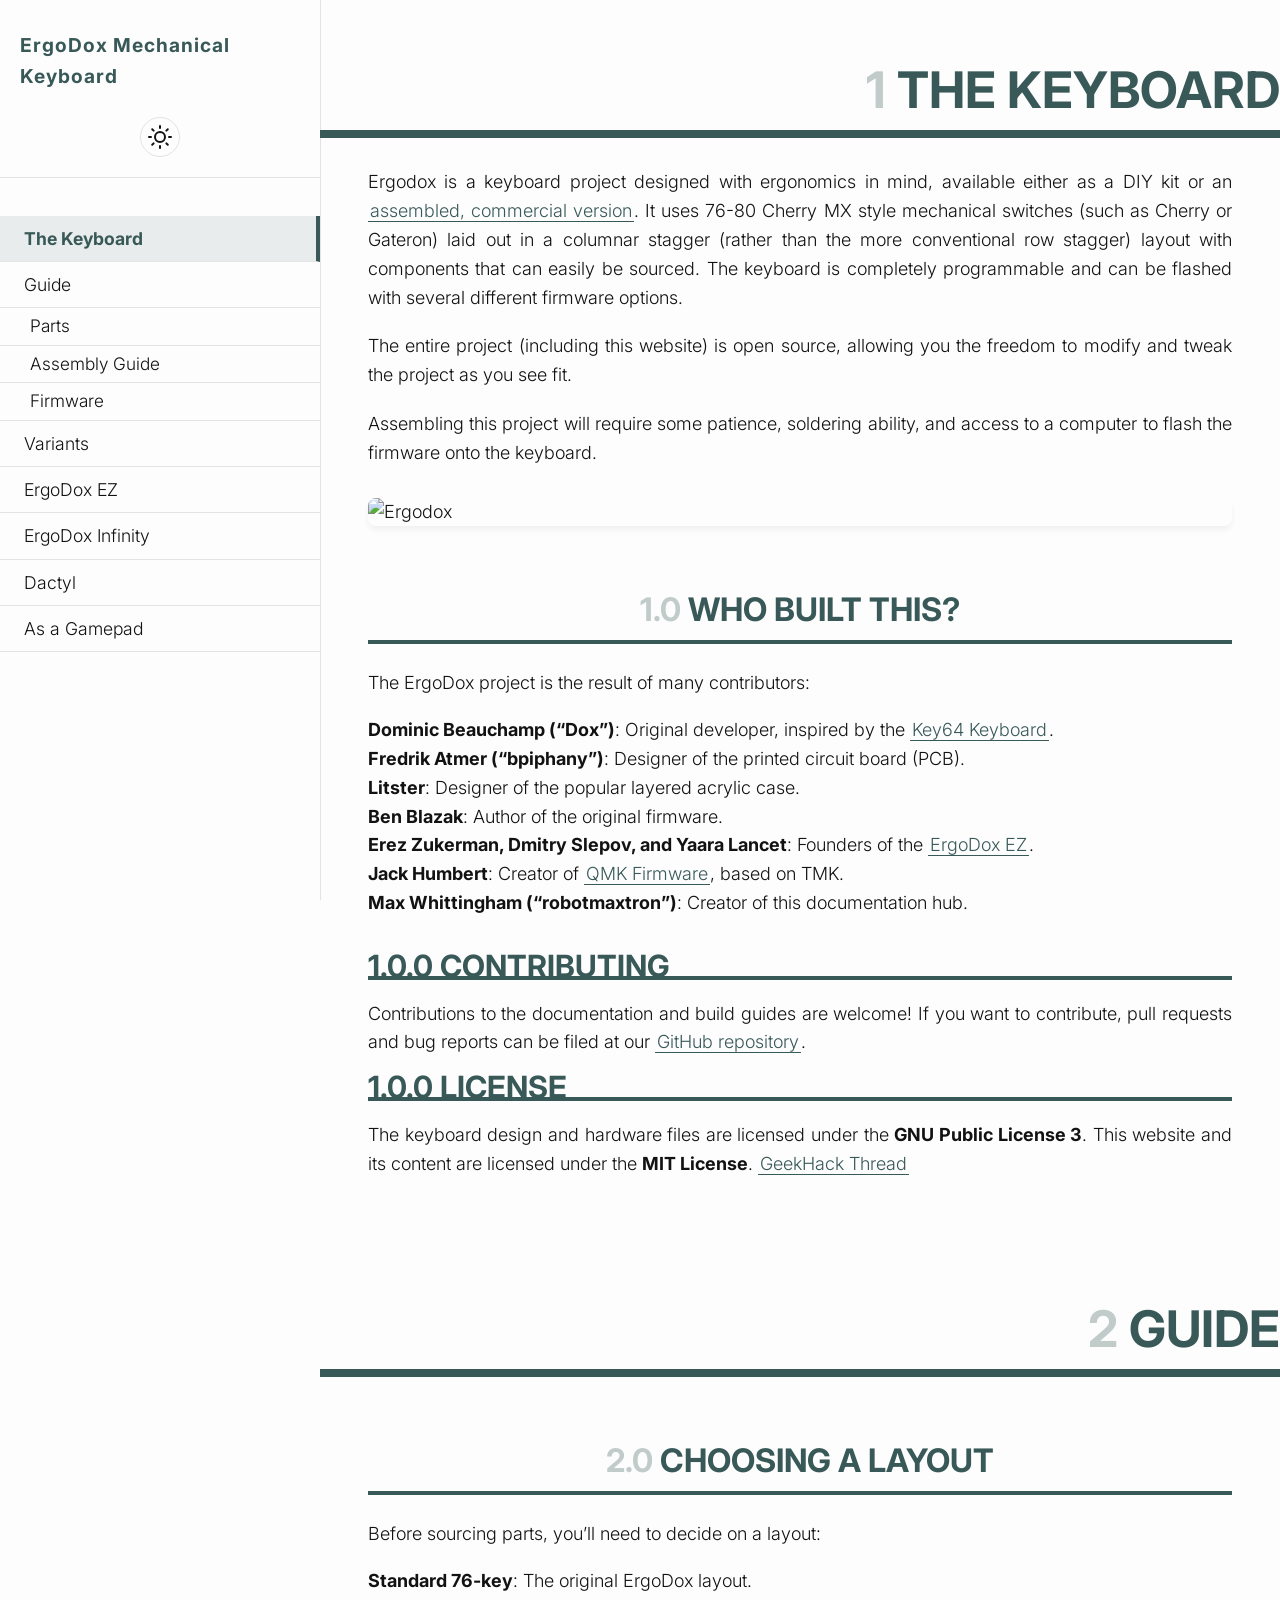
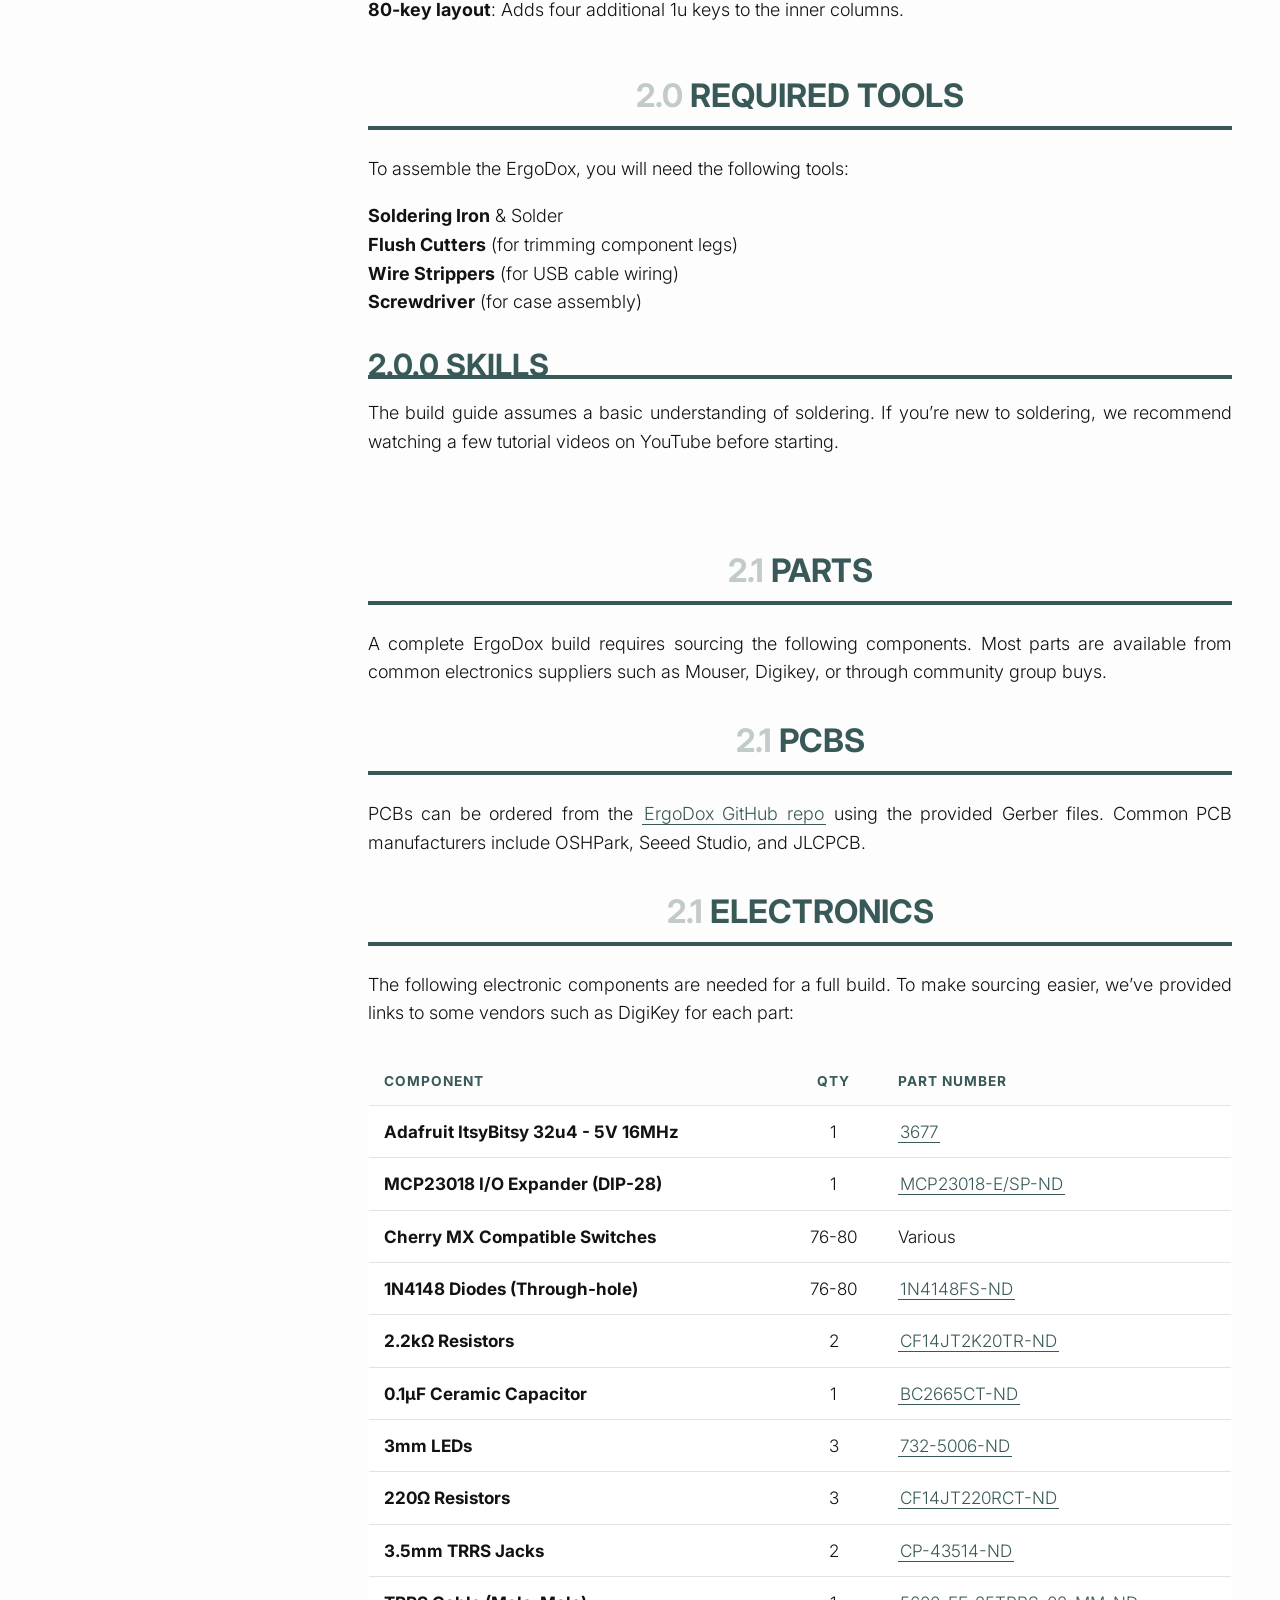
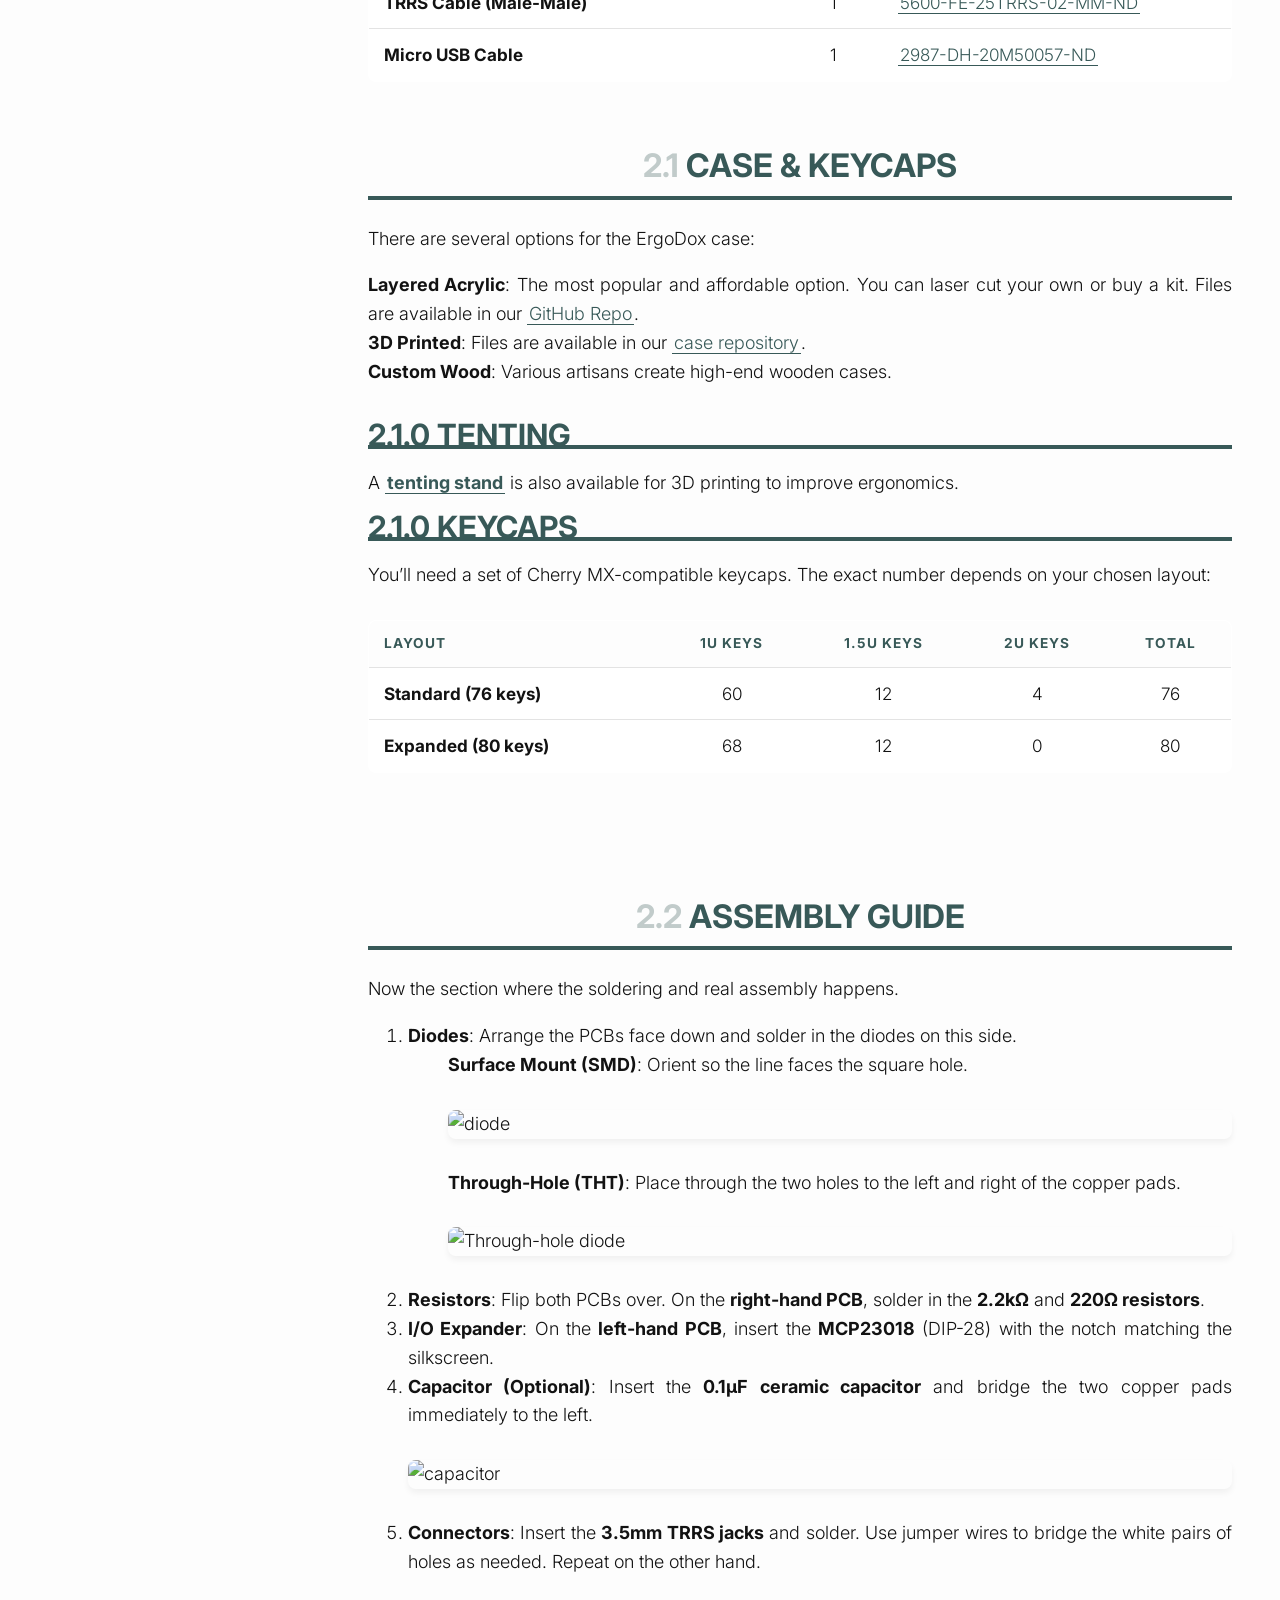
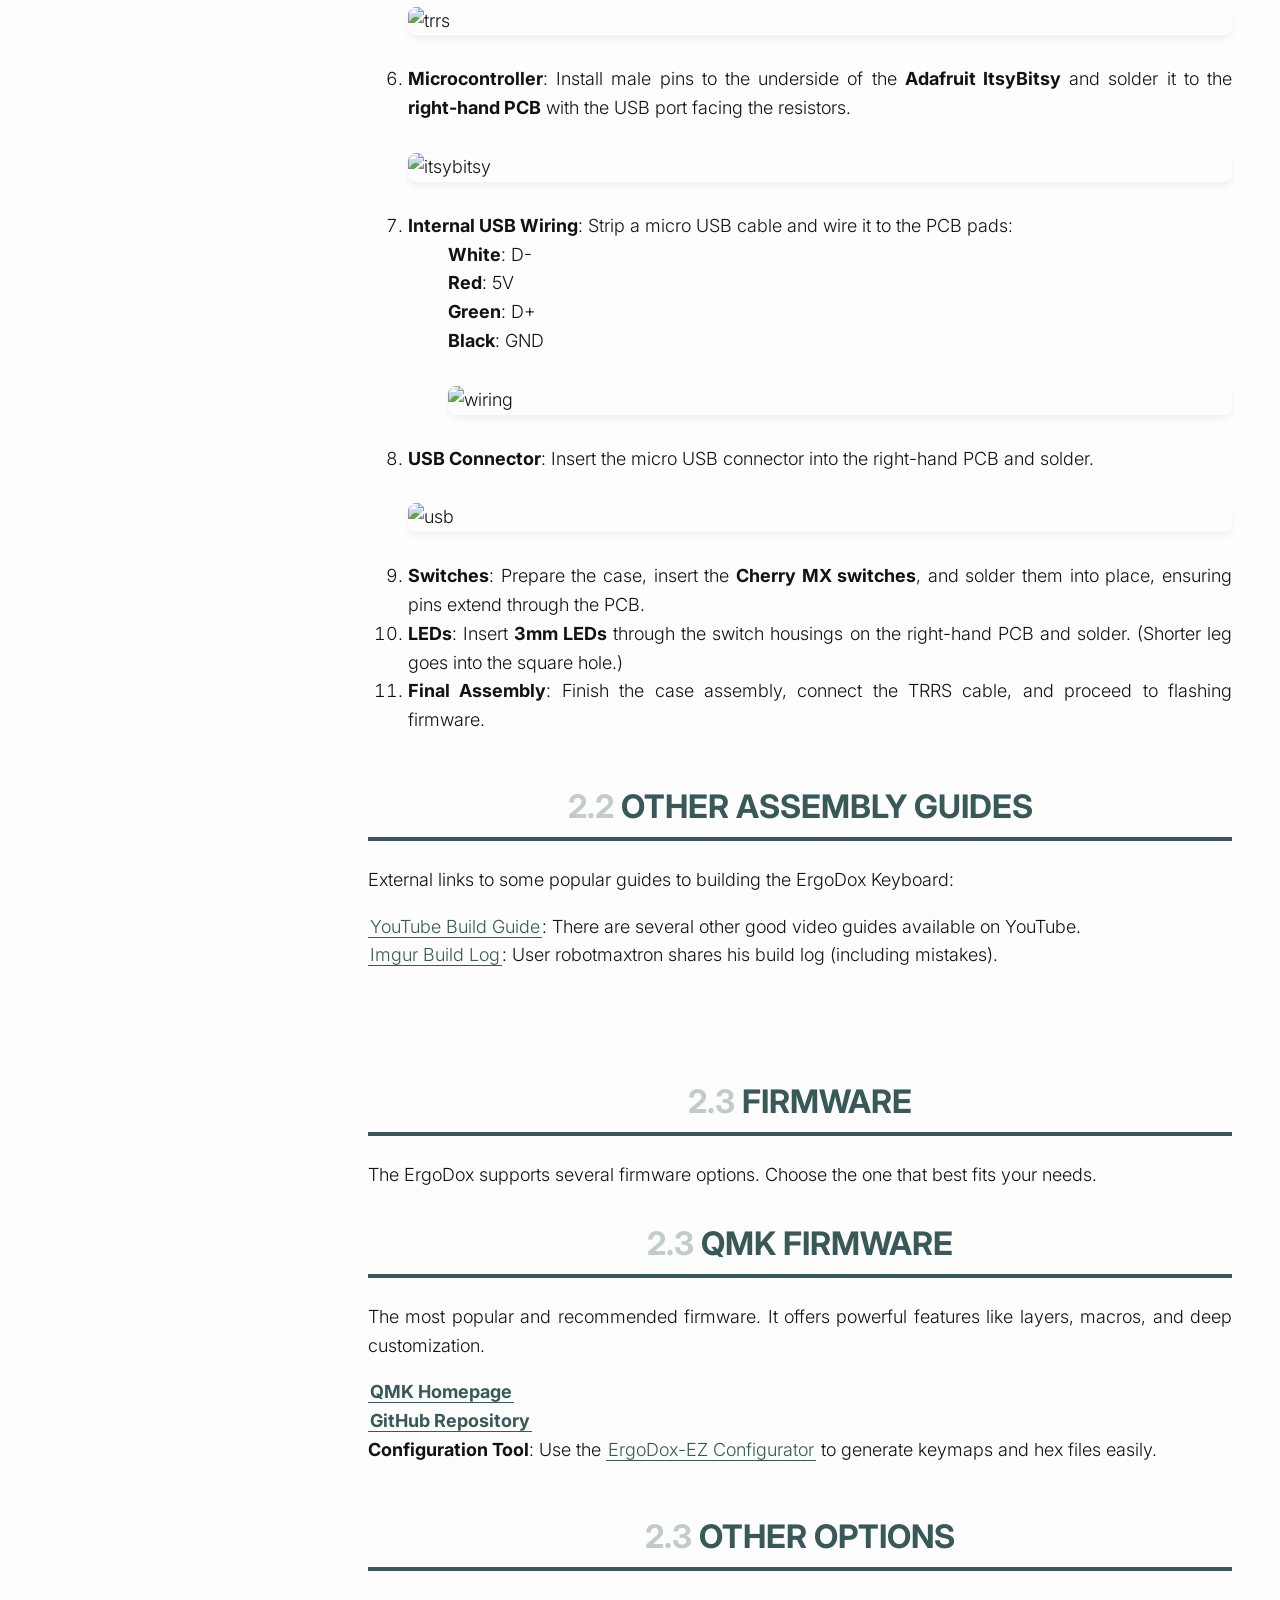
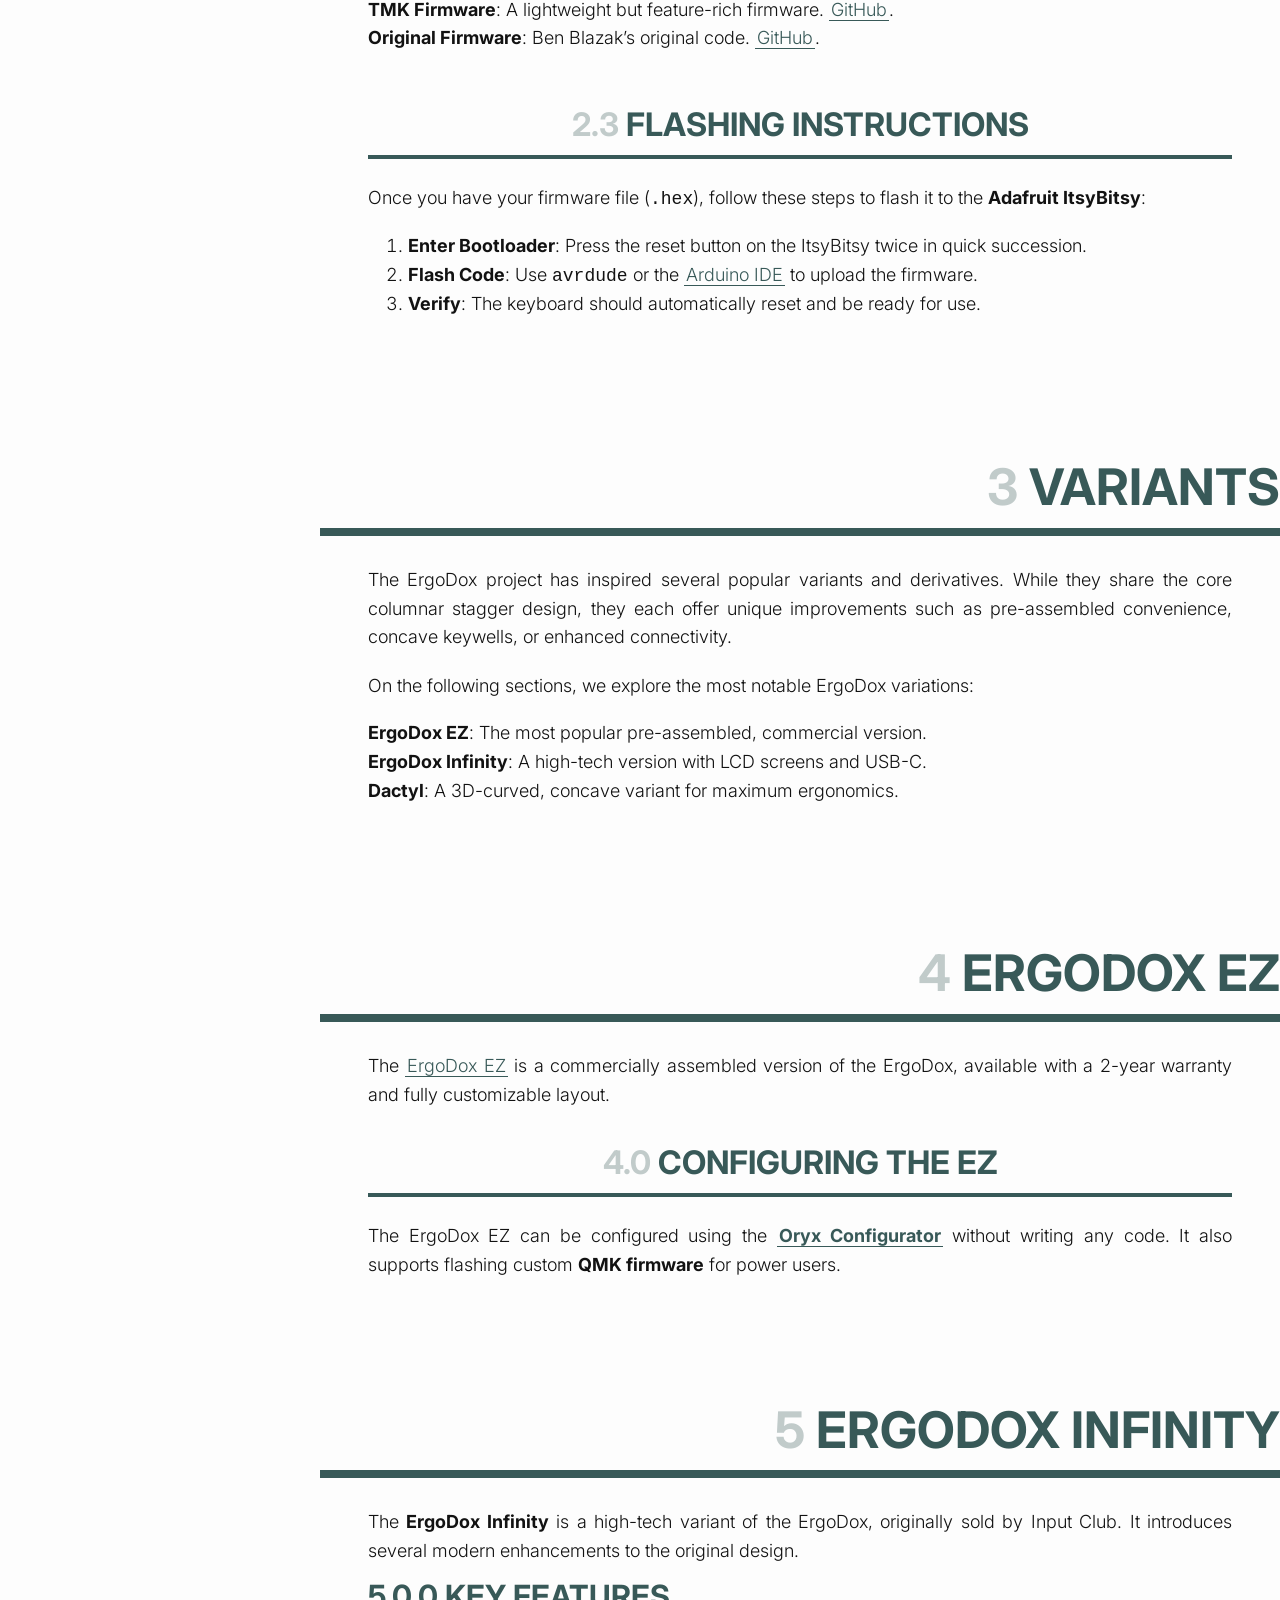
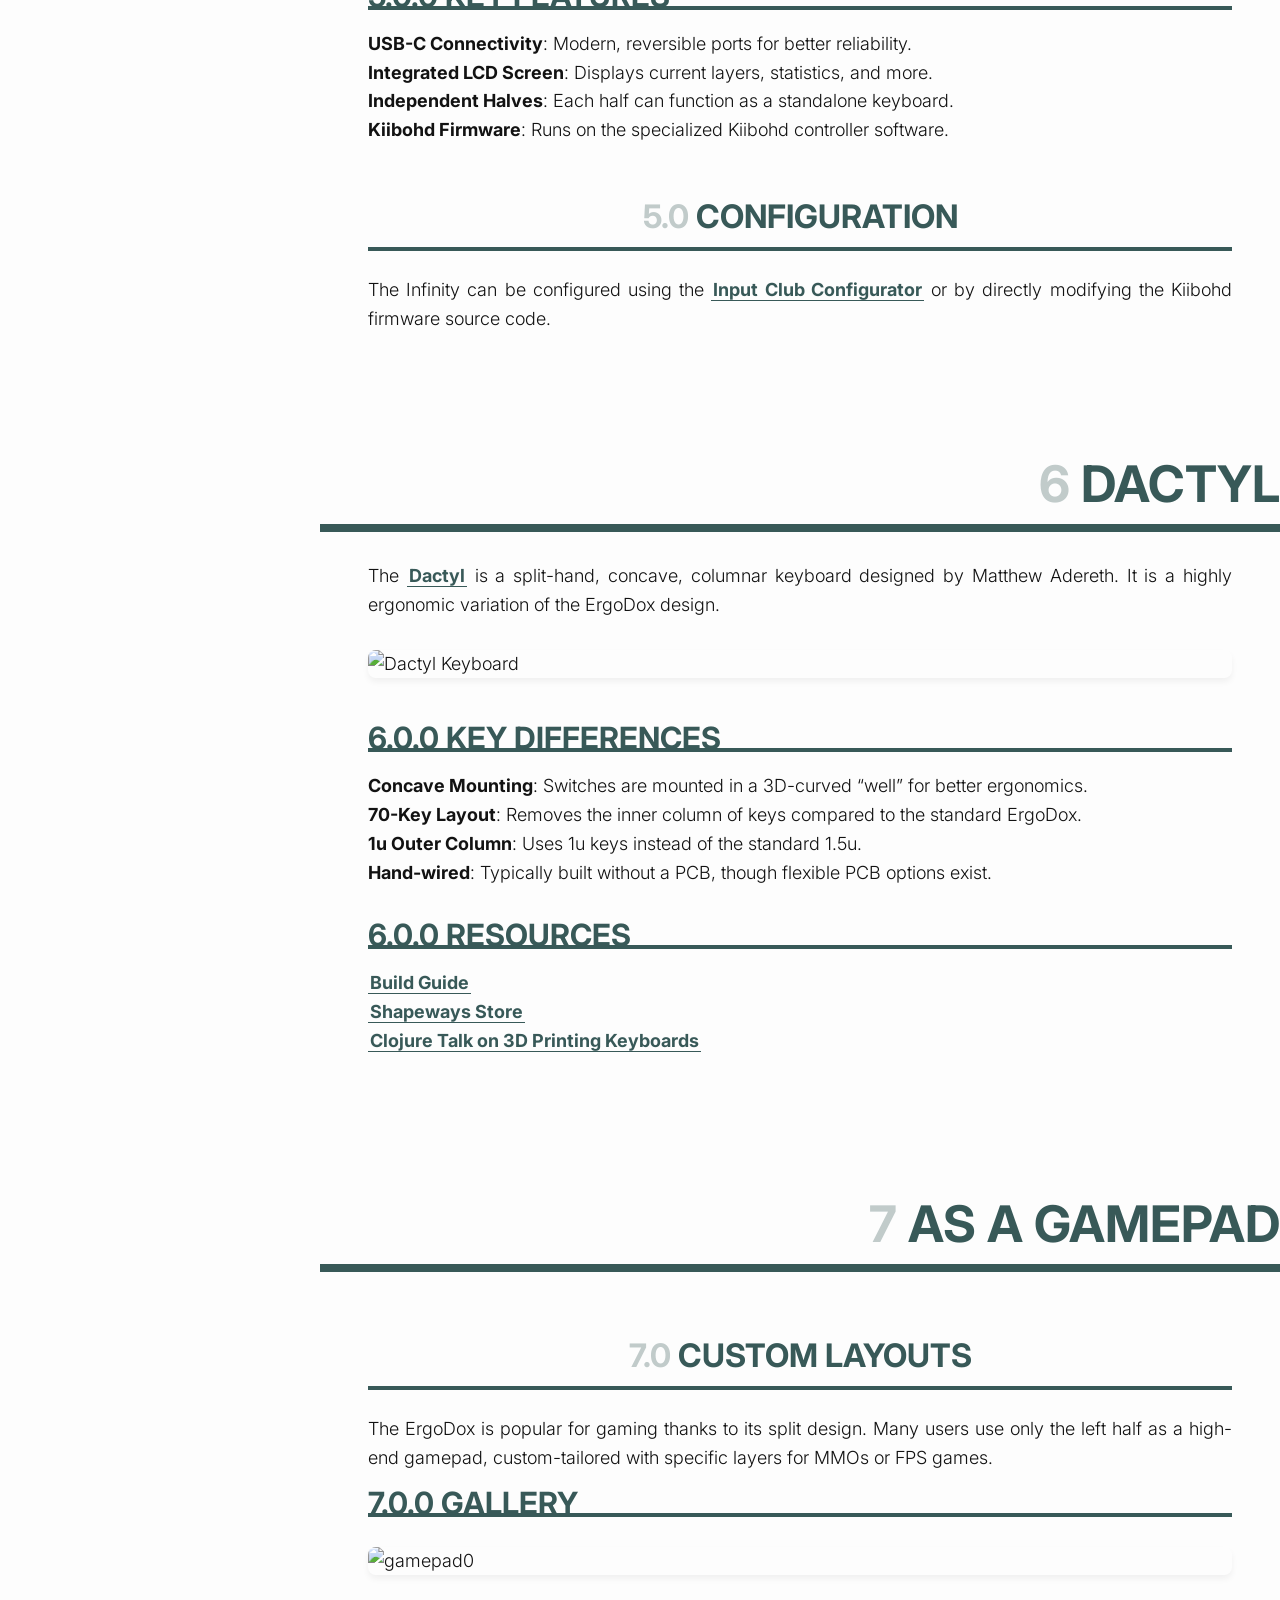
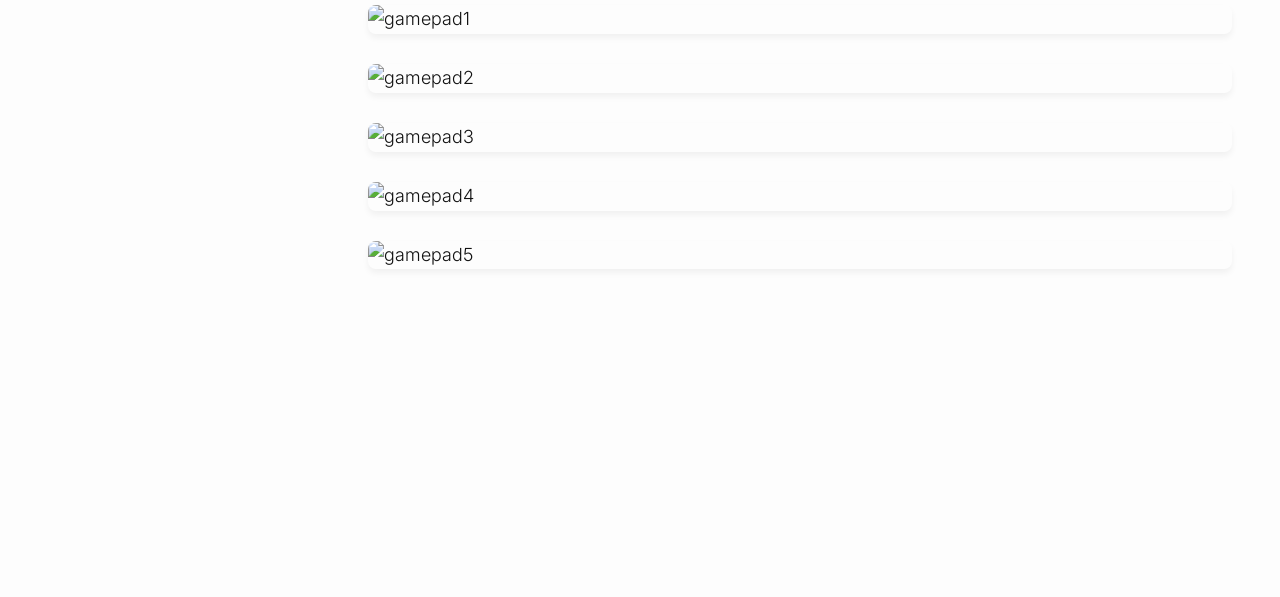
==== index.html @ 8d9add72 "Rebuilt the site with Hugo, reorganized content, migrated separate repos to a single one with git su" ====
<!DOCTYPE html>
<html>
<head>
	<meta name="generator" content="Hugo 0.157.0">
    <meta charset="UTF-8">
    <title>ErgoDox Mechanical Keyboard</title>
    <meta name="viewport" content="width=device-width">
    <meta name="description" content="Documentation and build guide for the ErgoDox mechanical keyboard">
    
    
        
        <link rel="stylesheet" href="/css/main.css">
    
    <link rel="preconnect" href="https://fonts.googleapis.com">
    <link rel="preconnect" href="https://fonts.gstatic.com" crossorigin>
    <link href="https://fonts.googleapis.com/css2?family=Inter:wght@300;400;700&family=Overpass+Mono&display=swap" rel="stylesheet">
</head>
<body>
<div class="container">
    <div class="overview">
        <div class="sidebar-header">
            <span class="toggle">close</span>
            <header>
                <span>ErgoDox Mechanical Keyboard</span>
            </header>
            <div class="header-controls">
                <button id="theme-toggle" aria-label="Toggle Theme">
                    <svg class="sun" viewBox="0 0 24 24" width="24" height="24"><circle cx="12" cy="12" r="5"></circle><line x1="12" y1="1" x2="12" y2="3"></line><line x1="12" y1="21" x2="12" y2="23"></line><line x1="4.22" y1="4.22" x2="5.64" y2="5.64"></line><line x1="18.36" y1="18.36" x2="19.78" y2="19.78"></line><line x1="1" y1="12" x2="3" y2="12"></line><line x1="21" y1="12" x2="23" y2="12"></line><line x1="4.22" y1="19.78" x2="5.64" y2="18.36"></line><line x1="18.36" y1="5.64" x2="19.78" y2="4.22"></line></svg>
                    <svg class="moon" viewBox="0 0 24 24" width="24" height="24"><path d="M21 12.79A9 9 0 1 1 11.21 3 7 7 0 0 0 21 12.79z"></path></svg>
                </button>
            </div>
        </div>

        
        
        
        
        <ul id="nav">
            
            
            
            <li class="">
                <a href="#intro">The Keyboard</a>
                
            </li>
            
            
            
            <li class="parent">
                <a href="#guide">Guide</a>
                
                <ul>
                    
                    
                    
                    <li class="">
                        <a href="#parts">Parts</a>
                        
                    </li>
                    
                    
                    
                    <li class="">
                        <a href="#assemble">Assembly Guide</a>
                        
                    </li>
                    
                    
                    
                    <li class="">
                        <a href="#firmware">Firmware</a>
                        
                    </li>
                    
                </ul>
                
            </li>
            
            
            
            <li class="">
                <a href="#variants">Variants</a>
                
            </li>
            
            
            
            <li class="">
                <a href="#ez">ErgoDox EZ</a>
                
            </li>
            
            
            
            <li class="">
                <a href="#infinity">ErgoDox Infinity</a>
                
            </li>
            
            
            
            <li class="">
                <a href="#dactyl">Dactyl</a>
                
            </li>
            
            
            
            <li class="">
                <a href="#gamepad">As a Gamepad</a>
                
            </li>
            
        </ul>
    </div>

    <div class="content">
        <div id="progress-bar"></div>
        <span class="toggle">open</span>
        
        
        
        <section id="intro" class="h1">
            <h1>
            The Keyboard
            </h1>
            <p>Ergodox is a keyboard project designed with ergonomics in mind, available either as a DIY kit or an <a href="https://ergodox-ez.com">assembled, commercial version</a>. It uses 76-80 Cherry MX style mechanical switches (such as Cherry or Gateron) laid out in a columnar stagger (rather than the more conventional row stagger) layout with components that can easily be sourced. The keyboard is completely programmable and can be flashed with several different firmware options.</p>
<p>The entire project (including this website) is open source, allowing you the freedom to modify and tweak the project as you see fit.</p>
<p>Assembling this project will require some patience, soldering ability, and access to a computer to flash the firmware onto the keyboard.</p>
<p><img src="../img/ErgoDox-original-min.png" alt="Ergodox"></p>
<h2 id="who-built-this">Who built this?</h2>
<p>The ErgoDox project is the result of many contributors:</p>
<ul>
<li><strong>Dominic Beauchamp (&ldquo;Dox&rdquo;)</strong>: Original developer, inspired by the <a href="https://www.key64.org">Key64 Keyboard</a>.</li>
<li><strong>Fredrik Atmer (&ldquo;bpiphany&rdquo;)</strong>: Designer of the printed circuit board (PCB).</li>
<li><strong>Litster</strong>: Designer of the popular layered acrylic case.</li>
<li><strong>Ben Blazak</strong>: Author of the original firmware.</li>
<li><strong>Erez Zukerman, Dmitry Slepov, and Yaara Lancet</strong>: Founders of the <a href="https://ergodox-ez.com">ErgoDox EZ</a>.</li>
<li><strong>Jack Humbert</strong>: Creator of <a href="https://github.com/jackhumbert/qmk_firmware">QMK Firmware</a>, based on TMK.</li>
<li><strong>Max Whittingham (&ldquo;robotmaxtron&rdquo;)</strong>: Creator of this documentation hub.</li>
</ul>
<h3 id="contributing">Contributing</h3>
<p>Contributions to the documentation and build guides are welcome! If you want to contribute, pull requests and bug reports can be filed at our <a href="https://github.com/robotmaxtron/ergodox-io">GitHub repository</a>.</p>
<h3 id="license">License</h3>
<p>The keyboard design and hardware files are licensed under the <strong>GNU Public License 3</strong>. This website and its content are licensed under the <strong>MIT License</strong>.
<a href="https://geekhack.org/index.php?topic=22780.0">GeekHack Thread</a></p>

        </section>
        
        <section id="guide" class="h1">
            <h1>
            Guide
            </h1>
            <h2 id="choosing-a-layout">Choosing a Layout</h2>
<p>Before sourcing parts, you&rsquo;ll need to decide on a layout:</p>
<ul>
<li><strong>Standard 76-key</strong>: The original ErgoDox layout.</li>
<li><strong>80-key layout</strong>: Adds four additional 1u keys to the inner columns.</li>
</ul>
<h2 id="required-tools">Required Tools</h2>
<p>To assemble the ErgoDox, you will need the following tools:</p>
<ul>
<li><strong>Soldering Iron</strong> &amp; Solder</li>
<li><strong>Flush Cutters</strong> (for trimming component legs)</li>
<li><strong>Wire Strippers</strong> (for USB cable wiring)</li>
<li><strong>Screwdriver</strong> (for case assembly)</li>
</ul>
<h3 id="skills">Skills</h3>
<p>The build guide assumes a basic understanding of soldering. If you&rsquo;re new to soldering, we recommend watching a few tutorial videos on YouTube before starting.</p>

        </section>
        
        <section id="parts" class="h2">
            <h2>
            Parts
            </h2>
            <p>A complete ErgoDox build requires sourcing the following components. Most parts are available from common electronics suppliers such as Mouser, Digikey, or through community group buys.</p>
<h2 id="pcbs">PCBs</h2>
<p>PCBs can be ordered from the <a href="https://github.com/robotmaxtron/ErgoDox">ErgoDox GitHub repo</a> using the provided Gerber files. Common PCB manufacturers include OSHPark, Seeed Studio, and JLCPCB.</p>
<h2 id="electronics">Electronics</h2>
<p>The following electronic components are needed for a full build. To make sourcing easier, we&rsquo;ve provided links to
some vendors such as DigiKey for each part:</p>
<table>
  <thead>
      <tr>
          <th style="text-align: left">Component</th>
          <th style="text-align: center">Qty</th>
          <th style="text-align: left">Part Number</th>
      </tr>
  </thead>
  <tbody>
      <tr>
          <td style="text-align: left"><strong>Adafruit ItsyBitsy 32u4 - 5V 16MHz</strong></td>
          <td style="text-align: center">1</td>
          <td style="text-align: left"><a href="https://www.adafruit.com/product/3677">3677</a></td>
      </tr>
      <tr>
          <td style="text-align: left"><strong>MCP23018 I/O Expander (DIP-28)</strong></td>
          <td style="text-align: center">1</td>
          <td style="text-align: left"><a href="https://www.digikey.com/en/products/detail/microchip-technology/MCP23018-E-SP/2126296">MCP23018-E/SP-ND</a></td>
      </tr>
      <tr>
          <td style="text-align: left"><strong>Cherry MX Compatible Switches</strong></td>
          <td style="text-align: center">76-80</td>
          <td style="text-align: left">Various</td>
      </tr>
      <tr>
          <td style="text-align: left"><strong>1N4148 Diodes (Through-hole)</strong></td>
          <td style="text-align: center">76-80</td>
          <td style="text-align: left"><a href="https://www.digikey.com/en/products/detail/onsemi/1N4148/458603">1N4148FS-ND</a></td>
      </tr>
      <tr>
          <td style="text-align: left"><strong>2.2kΩ Resistors</strong></td>
          <td style="text-align: center">2</td>
          <td style="text-align: left"><a href="https://www.digikey.com/en/products/detail/stackpole-electronics-inc/CF14JT2K20/1741321">CF14JT2K20TR-ND</a></td>
      </tr>
      <tr>
          <td style="text-align: left"><strong>0.1µF Ceramic Capacitor</strong></td>
          <td style="text-align: center">1</td>
          <td style="text-align: left"><a href="https://www.digikey.com/en/products/detail/vishay-beyschlag-draloric-bc-components/K104K10X7RF5UH5/2356754">BC2665CT-ND</a></td>
      </tr>
      <tr>
          <td style="text-align: left"><strong>3mm LEDs</strong></td>
          <td style="text-align: center">3</td>
          <td style="text-align: left"><a href="https://www.digikey.com/en/products/detail/lumex-opto-components-inc/SSL-LX3044GD/69123">732-5006-ND</a></td>
      </tr>
      <tr>
          <td style="text-align: left"><strong>220Ω Resistors</strong></td>
          <td style="text-align: center">3</td>
          <td style="text-align: left"><a href="https://www.digikey.com/en/products/detail/stackpole-electronics-inc/CF14JT220R/1741346">CF14JT220RCT-ND</a></td>
      </tr>
      <tr>
          <td style="text-align: left"><strong>3.5mm TRRS Jacks</strong></td>
          <td style="text-align: center">2</td>
          <td style="text-align: left"><a href="https://www.digikey.com/en/products/detail/cui-devices/SJ-43514/368146">CP-43514-ND</a></td>
      </tr>
      <tr>
          <td style="text-align: left"><strong>TRRS Cable (Male-Male)</strong></td>
          <td style="text-align: center">1</td>
          <td style="text-align: left"><a href="https://www.digikey.com/en/products/detail/my-cable-mart/FE-25TRRS-02-MM/24387360">5600-FE-25TRRS-02-MM-ND</a></td>
      </tr>
      <tr>
          <td style="text-align: left"><strong>Micro USB Cable</strong></td>
          <td style="text-align: center">1</td>
          <td style="text-align: left"><a href="https://www.digikey.com/en/products/detail/cvilux-usa/DH-20M50057/13177527">2987-DH-20M50057-ND</a></td>
      </tr>
  </tbody>
</table>
<h2 id="case--keycaps">Case &amp; Keycaps</h2>
<p>There are several options for the ErgoDox case:</p>
<ul>
<li><strong>Layered Acrylic</strong>: The most popular and affordable option. You can laser cut your own or buy a kit. Files are available in our <a href="https://github.com/robotmaxtron/ErgoDox/tree/master/ErgoDox%20Acrylic%20Case">GitHub Repo</a>.</li>
<li><strong>3D Printed</strong>: Files are available in our <a href="https://github.com/robotmaxtron/ergodox-case">case repository</a>.</li>
<li><strong>Custom Wood</strong>: Various artisans create high-end wooden cases.</li>
</ul>
<h3 id="tenting">Tenting</h3>
<p>A <strong><a href="https://github.com/Ergodox-io/ergodox-tent">tenting stand</a></strong> is also available for 3D printing to improve ergonomics.</p>
<h3 id="keycaps">Keycaps</h3>
<p>You&rsquo;ll need a set of Cherry MX-compatible keycaps. The exact number depends on your chosen layout:</p>
<table>
  <thead>
      <tr>
          <th style="text-align: left">Layout</th>
          <th style="text-align: center">1u Keys</th>
          <th style="text-align: center">1.5u Keys</th>
          <th style="text-align: center">2u Keys</th>
          <th style="text-align: center">Total</th>
      </tr>
  </thead>
  <tbody>
      <tr>
          <td style="text-align: left"><strong>Standard (76 keys)</strong></td>
          <td style="text-align: center">60</td>
          <td style="text-align: center">12</td>
          <td style="text-align: center">4</td>
          <td style="text-align: center">76</td>
      </tr>
      <tr>
          <td style="text-align: left"><strong>Expanded (80 keys)</strong></td>
          <td style="text-align: center">68</td>
          <td style="text-align: center">12</td>
          <td style="text-align: center">0</td>
          <td style="text-align: center">80</td>
      </tr>
  </tbody>
</table>

        </section>
        
        <section id="assemble" class="h2">
            <h2>
            Assembly Guide
            </h2>
            <p>Now the section where the soldering and real assembly happens.</p>
<ol>
<li>
<p><strong>Diodes</strong>: Arrange the PCBs face down and solder in the diodes on this side.</p>
<ul>
<li><strong>Surface Mount (SMD)</strong>: Orient so the line faces the square hole. <img src="/img/diode-min.jpg" alt="diode"></li>
<li><strong>Through-Hole (THT)</strong>: Place through the two holes to the left and right of the copper pads. <img src="/img/th-diode-min.jpg" alt="Through-hole diode"></li>
</ul>
</li>
<li>
<p><strong>Resistors</strong>: Flip both PCBs over. On the <strong>right-hand PCB</strong>, solder in the <strong>2.2kΩ</strong> and <strong>220Ω resistors</strong>.</p>
</li>
<li>
<p><strong>I/O Expander</strong>: On the <strong>left-hand PCB</strong>, insert the <strong>MCP23018</strong> (DIP-28) with the notch matching the silkscreen.</p>
</li>
<li>
<p><strong>Capacitor (Optional)</strong>: Insert the <strong>0.1µF ceramic capacitor</strong> and bridge the two copper pads immediately to the left. <img src="/img/ceramic-min.jpg" alt="capacitor"></p>
</li>
<li>
<p><strong>Connectors</strong>: Insert the <strong>3.5mm TRRS jacks</strong> and solder. Use jumper wires to bridge the white pairs of holes as needed. Repeat on the other hand. <img src="/img/trrs-min.jpg" alt="trrs"></p>
</li>
<li>
<p><strong>Microcontroller</strong>: Install male pins to the underside of the <strong>Adafruit ItsyBitsy</strong> and solder it to the <strong>right-hand PCB</strong> with the USB port facing the resistors. <img src="/img/teensy-min.jpg" alt="itsybitsy"></p>
</li>
<li>
<p><strong>Internal USB Wiring</strong>: Strip a micro USB cable and wire it to the PCB pads:</p>
<ul>
<li><strong>White</strong>: D-</li>
<li><strong>Red</strong>: 5V</li>
<li><strong>Green</strong>: D+</li>
<li><strong>Black</strong>: GND
<img src="/img/wiring-min.jpg" alt="wiring"></li>
</ul>
</li>
<li>
<p><strong>USB Connector</strong>: Insert the micro USB connector into the right-hand PCB and solder. <img src="/img/usb-min.jpg" alt="usb"></p>
</li>
<li>
<p><strong>Switches</strong>: Prepare the case, insert the <strong>Cherry MX switches</strong>, and solder them into place, ensuring pins extend through the PCB.</p>
</li>
<li>
<p><strong>LEDs</strong>: Insert <strong>3mm LEDs</strong> through the switch housings on the right-hand PCB and solder. (Shorter leg goes into the square hole.)</p>
</li>
<li>
<p><strong>Final Assembly</strong>: Finish the case assembly, connect the TRRS cable, and proceed to flashing firmware.</p>
</li>
</ol>
<h2 id="other-assembly-guides">Other Assembly Guides</h2>
<p>External links to some popular guides to building the ErgoDox Keyboard:</p>
<ul>
<li><a href="https://www.youtube.com/watch?v=x1irVrAl3Ts">YouTube Build Guide</a>: There are several other good video guides available on YouTube.</li>
<li><a href="http://imgur.com/a/3riAB">Imgur Build Log</a>: User robotmaxtron shares his build log (including mistakes).</li>
</ul>

        </section>
        
        <section id="firmware" class="h2">
            <h2>
            Firmware
            </h2>
            <p>The ErgoDox supports several firmware options. Choose the one that best fits your needs.</p>
<h2 id="qmk-firmware">QMK Firmware</h2>
<p>The most popular and recommended firmware. It offers powerful features like layers, macros, and deep customization.</p>
<ul>
<li><strong><a href="http://qmk.fm/keyboards/ergodox/">QMK Homepage</a></strong></li>
<li><strong><a href="https://github.com/jackhumbert/qmk_firmware">GitHub Repository</a></strong></li>
<li><strong>Configuration Tool</strong>: Use the <a href="https://configure.zsa.io/ergodox-ez/layouts/default/latest/0">ErgoDox-EZ Configurator</a> to generate keymaps and hex files easily.</li>
</ul>
<h2 id="other-options">Other Options</h2>
<ul>
<li><strong>TMK Firmware</strong>: A lightweight but feature-rich firmware. <a href="https://github.com/tmk/tmk_keyboard">GitHub</a>.</li>
<li><strong>Original Firmware</strong>: Ben Blazak&rsquo;s original code. <a href="https://github.com/benblazak/ergodox-firmware">GitHub</a>.</li>
</ul>
<h2 id="flashing-instructions">Flashing Instructions</h2>
<p>Once you have your firmware file (<code>.hex</code>), follow these steps to flash it to the <strong>Adafruit ItsyBitsy</strong>:</p>
<ol>
<li><strong>Enter Bootloader</strong>: Press the reset button on the ItsyBitsy twice in quick succession.</li>
<li><strong>Flash Code</strong>: Use <code>avrdude</code> or the <a href="https://www.arduino.cc/en/software">Arduino IDE</a> to upload the firmware.</li>
<li><strong>Verify</strong>: The keyboard should automatically reset and be ready for use.</li>
</ol>

        </section>
        
        <section id="variants" class="h1">
            <h1>
            Variants
            </h1>
            <p>The ErgoDox project has inspired several popular variants and derivatives. While they share the core columnar stagger design, they each offer unique improvements such as pre-assembled convenience, concave keywells, or enhanced connectivity.</p>
<p>On the following sections, we explore the most notable ErgoDox variations:</p>
<ul>
<li><strong>ErgoDox EZ</strong>: The most popular pre-assembled, commercial version.</li>
<li><strong>ErgoDox Infinity</strong>: A high-tech version with LCD screens and USB-C.</li>
<li><strong>Dactyl</strong>: A 3D-curved, concave variant for maximum ergonomics.</li>
</ul>

        </section>
        
        <section id="ez" class="h1">
            <h1>
            ErgoDox EZ
            </h1>
            <p>The <a href="https://ergodox-ez.com">ErgoDox EZ</a> is a commercially assembled version of the ErgoDox, available with a 2-year warranty and fully customizable layout.</p>
<h2 id="configuring-the-ez">Configuring the EZ</h2>
<p>The ErgoDox EZ can be configured using the <strong><a href="https://configure.zsa.io/">Oryx Configurator</a></strong> without writing any code. It also supports flashing custom <strong>QMK firmware</strong> for power users.</p>

        </section>
        
        <section id="infinity" class="h1">
            <h1>
            ErgoDox Infinity
            </h1>
            <p>The <strong>ErgoDox Infinity</strong> is a high-tech variant of the ErgoDox, originally sold by Input Club. It introduces several modern enhancements to the original design.</p>
<h3 id="key-features">Key Features</h3>
<ul>
<li><strong>USB-C Connectivity</strong>: Modern, reversible ports for better reliability.</li>
<li><strong>Integrated LCD Screen</strong>: Displays current layers, statistics, and more.</li>
<li><strong>Independent Halves</strong>: Each half can function as a standalone keyboard.</li>
<li><strong>Kiibohd Firmware</strong>: Runs on the specialized Kiibohd controller software.</li>
</ul>
<h2 id="configuration">Configuration</h2>
<p>The Infinity can be configured using the <strong><a href="https://input.club/configurator-ergodox/">Input Club Configurator</a></strong> or by directly modifying the Kiibohd firmware source code.</p>

        </section>
        
        <section id="dactyl" class="h1">
            <h1>
            Dactyl
            </h1>
            <p>The <strong><a href="https://github.com/adereth/dactyl-keyboard">Dactyl</a></strong> is a split-hand, concave, columnar keyboard designed by Matthew Adereth. It is a highly ergonomic variation of the ErgoDox design.</p>
<p><img src="https://raw.githubusercontent.com/adereth/dactyl-cave/master/resources/glamourshot.png" alt="Dactyl Keyboard"></p>
<h3 id="key-differences">Key Differences</h3>
<ul>
<li><strong>Concave Mounting</strong>: Switches are mounted in a 3D-curved &ldquo;well&rdquo; for better ergonomics.</li>
<li><strong>70-Key Layout</strong>: Removes the inner column of keys compared to the standard ErgoDox.</li>
<li><strong>1u Outer Column</strong>: Uses 1u keys instead of the standard 1.5u.</li>
<li><strong>Hand-wired</strong>: Typically built without a PCB, though flexible PCB options exist.</li>
</ul>
<h3 id="resources">Resources</h3>
<ul>
<li><strong><a href="https://github.com/adereth/dactyl-keyboard/blob/master/guide/README.org#wiring">Build Guide</a></strong></li>
<li><strong><a href="https://www.shapeways.com/shops/bespokeys">Shapeways Store</a></strong></li>
<li><strong><a href="http://adereth.github.io/blog/2015/11/19/clojure-slash-conj-talk-on-3d-printing-keyboards/">Clojure Talk on 3D Printing Keyboards</a></strong></li>
</ul>

        </section>
        
        <section id="gamepad" class="h1">
            <h1>
            As a Gamepad
            </h1>
            <h2 id="custom-layouts">Custom Layouts</h2>
<p>The ErgoDox is popular for gaming thanks to its split design. Many users use only the left half as a high-end gamepad, custom-tailored with specific layers for MMOs or FPS games.</p>
<h3 id="gallery">Gallery</h3>
<p><img src="/img/gamepad0-min.jpg" alt="gamepad0">
<img src="/img/gamepad1-min.jpg" alt="gamepad1">
<img src="/img/gamepad2-min.jpg" alt="gamepad2">
<img src="/img/gamepad3-min.jpg" alt="gamepad3">
<img src="/img/gamepad4-min.jpg" alt="gamepad4">
<img src="/img/gamepad5-min.jpg" alt="gamepad5"></p>

        </section>
        
    </div>

</div>

<script src="/js/main.js"></script>
</body>
</html>
---- css/main.css ----
@import url("https://overpass-30e2.kxcdn.com/overpass.css");html,body,div,span,applet,object,iframe,h1,h2,h3,h4,h5,h6,p,blockquote,pre,.highlight pre,.highlight .hll,a,abbr,acronym,address,big,cite,code,del,dfn,em,img,ins,kbd,q,s,samp,small,strike,strong,tt,var,b,u,i,center,dl,dt,dd,li,fieldset,form,label,legend,table,caption,tbody,tfoot,thead,tr,th,td,article,aside,canvas,details,embed,figure,figcaption,footer,header,hgroup,menu,nav,output,ruby,section,summary,time,mark,audio,video{margin:0;padding:0;border:0;font-size:100%;font:inherit;vertical-align:baseline}article,aside,details,figcaption,figure,footer,header,hgroup,menu,nav,section{display:block}body{line-height:1}ul{list-style:none}blockquote,q{quotes:none}blockquote:before,blockquote:after,q:before,q:after{content:'';content:none}table{border-collapse:collapse;border-spacing:0}b,strong{font-weight:bold}i,em{font-style:italic}:root{--bg-color: #FDFDFD;--text-color: #121212;--text-muted: #5e5e5e;--primary: #385958;--primary-dark: #2a4342;--primary-light: rgba(56, 89, 88, 0.1);--border-color: #e3e3e3;--sidebar-bg: #FDFDFD;--sidebar-border: #385958;--card-bg: #FFFFFF;--card-shadow: 0 4px 6px rgba(0, 0, 0, 0.05);--header-bg: #FDFDFD;--transition-speed: 0.3s}[data-theme='dark']{--bg-color: #121212;--text-color: #f0f0f0;--text-muted: #a0a0a0;--primary: #6ab0ad;--primary-dark: #58918e;--primary-light: rgba(106, 176, 173, 0.1);--border-color: #333333;--sidebar-bg: #1a1a1a;--sidebar-border: #6ab0ad;--card-bg: #1e1e1e;--card-shadow: 0 4px 6px rgba(0, 0, 0, 0.3);--header-bg: #1a1a1a}.video_container iframe{position:absolute;top:0;left:0;right:0;bottom:0;width:100%;height:100%}body{font-family:"Inter","Overpass",sans-serif;font-weight:300;font-size:18px;line-height:1.6;background:var(--bg-color);color:var(--text-color);transition:background-color var(--transition-speed),color var(--transition-speed)}.container{max-width:100%;position:relative;margin:0 auto}.overview{width:320px;font-size:18px;background:var(--sidebar-bg);border-right:1px solid var(--border-color)}.content{counter-reset:h1-counter;width:calc(100% - 320px);position:relative;float:right}.content #progress-bar{position:fixed;top:0;left:320px;right:0;height:4px;background:var(--primary);transform:scaleX(0);transform-origin:0 50%;transition:transform 0.1s;z-index:1000}@media screen and (max-width: 1000px){.content #progress-bar{left:0}}@media screen and (max-width: 1000px){.content{width:100%;float:none}}.content .toggle{position:absolute;top:5px;left:5px}section:last-of-type{padding-bottom:300px}section>p,section>ul,section>ol,section>div,section>table{text-align:justify;padding-left:5%;padding-right:5%;box-sizing:border-box}section pre,section .highlight pre,.highlight section pre,section .highlight .hll,.highlight section .hll{margin-left:5%;margin-right:5%}section>ol{padding-left:calc(5% + 40px)}h1,h2,h3,h4,h5,h6{text-transform:uppercase;font-weight:700;line-height:1.2;color:var(--primary);transition:color var(--transition-speed)}h1{font-size:2.8em;padding:40px 0 10px;text-align:right;border-bottom:var(--primary) 8px solid;width:100%;margin:0 0 30px}h1:before{content:counter(h1-counter) " ";opacity:0.3}.h1{counter-increment:h1-counter;counter-reset:h2-counter;padding-top:80px}h2{font-size:1.8em;padding:35px 0 10px;width:90%;text-align:center;border-bottom:4px solid var(--primary);margin:0 auto 25px}h2:before{content:counter(h1-counter) "." counter(h2-counter) " ";opacity:0.3}.h2{counter-increment:h2-counter;counter-reset:h3-counter;padding-top:60px}h3{font-size:1.7em;padding:20px 0 0;width:90%;text-align:left;border-bottom:4px solid #385958;margin:0 auto 20px;line-height:0.65}h3:before{content:counter(h1-counter) "." counter(h2-counter) "." counter(h3-counter) " "}.h3{counter-increment:h3-counter;counter-reset:h4-counter;padding-top:40px}h4{font-size:1.5em;padding:18px 0 0;width:90%;text-align:left;border-bottom:3px solid #385958;margin:0 auto 18px;line-height:0.67}h4:before{content:counter(h1-counter) "." counter(h2-counter) "." counter(h3-counter) "." counter(h4-counter) " "}.h4{counter-increment:h4-counter;counter-reset:h5-counter 1;padding-top:30px}h5{font-size:1.3em;padding:40px 0 0;width:90%;text-align:left;border-bottom:2px solid #385958;margin:0 auto 15px;line-height:0.68}h5:before{content:counter(h1-counter) "." counter(h2-counter) "." counter(h3-counter) "." counter(h4-counter) "." counter(h5-counter) " "}a{transition:var(--transition-speed) all;color:var(--primary);text-decoration:none}.content a{border-bottom:var(--primary) 1px solid;padding:0px 2px}.content a:hover{background:var(--primary-light);border-bottom-color:transparent}a:hover{color:var(--primary-dark)}img{display:block;max-width:100%;margin:30px auto;border-radius:8px;box-shadow:var(--card-shadow)}table{margin:30px auto;width:90%;border-collapse:collapse;font-size:0.95em;border:1px solid var(--border-color);background:var(--card-bg);border-radius:8px;overflow:hidden}table th,table td{padding:12px 15px;border-bottom:1px solid var(--border-color)}table th{background:var(--sidebar-bg);font-weight:700;color:var(--primary);text-transform:uppercase;font-size:0.8em;letter-spacing:1px}table tr:last-child td{border-bottom:0}table tr:hover{background-color:var(--primary-light)}@media screen and (max-width: 600px){table{width:100%;font-size:0.85em}table th,table td{padding:10px}}code{font-family:'Overpass', 'Overpass-mono', monospace}.video_container{margin:30px auto;position:relative;width:90%;height:0;padding:51.34228188% 0 0 0}#intro{padding-top:20px}code,pre,.highlight pre,.highlight .hll{white-space:pre-wrap;border-radius:0px;border:0}iframe{padding-left:5%;padding-right:5%;box-sizing:border-box;width:100%}p+p{margin-top:20px}.sidebar-header{padding:20px;display:flex;flex-direction:column;align-items:center;border-bottom:1px solid var(--border-color);background:var(--header-bg)}.sidebar-header header{background:none;height:auto;padding:10px 0;margin-bottom:15px}.sidebar-header header span{position:static;transform:none;color:var(--primary);font-size:1.2rem;letter-spacing:1px;font-weight:700}.header-controls{display:flex;align-items:center;gap:15px;width:100%;justify-content:center}#theme-toggle{background:none;border:1px solid var(--border-color);border-radius:50%;width:40px;height:40px;cursor:pointer;display:flex;align-items:center;justify-content:center;color:var(--text-color);transition:all var(--transition-speed)}#theme-toggle:hover{border-color:var(--primary);color:var(--primary);background:var(--primary-light)}#theme-toggle .sun{display:block;fill:none;stroke:currentColor;stroke-width:2;stroke-linecap:round;stroke-linejoin:round}#theme-toggle .moon{display:none;fill:none;stroke:currentColor;stroke-width:2;stroke-linecap:round;stroke-linejoin:round}[data-theme='dark'] #theme-toggle .sun{display:none}[data-theme='dark'] #theme-toggle .moon{display:block}.toggle:hover{cursor:pointer;opacity:.8}@media screen and (min-width: 1001px){.toggle{display:none}}.overview{position:fixed;top:0px;left:0px;height:100%;overflow-y:auto;transition:var(--transition-speed) all;background:var(--sidebar-bg);border-right:1px solid var(--border-color)}@media screen and (max-width: 1000px){.overview{left:-320px;transition:.3s all ease;transform:translate(0, 0);z-index:100}.overview.open{transform:translate(320px, 0)}}.overview .toggle{position:absolute;top:5px;right:5px;z-index:100}.overview ul{list-style:none;counter-reset:nested-counter;padding-left:0}.overview ul li{counter-increment:nested-counter;font-size:98%}.overview #nav{width:100%;box-sizing:border-box;padding:20px 0}.overview #nav>li a{display:block;padding:12px 24px;line-height:1.2;border-bottom:1px solid var(--border-color);color:var(--text-color)}.overview #nav>li a:hover{background:var(--primary-light);color:var(--primary)}.overview #nav>li li a{padding:8px 30px}.overview #nav>li li li a{padding:6px 40px}.overview #nav>li li li li a{padding:4px 50px}.overview #nav .current>a{background:var(--primary-light);color:var(--primary);font-weight:700;border-right:4px solid var(--primary)}.overview #nav .parent-active>a{color:var(--primary);font-weight:700}.current>a{font-weight:700}#ezbanner{display:block;width:180px;margin-right:auto;margin-left:auto}pre,.highlight pre,.highlight .hll{background-color:var(--card-bg);color:var(--text-color);padding:12px 16px;border:1px solid var(--border-color);border-radius:8px;overflow-x:auto;font-size:.9em;margin:20px 0;transition:background-color var(--transition-speed),border-color var(--transition-speed)}.highlight .c,.highlight .cm,.highlight .c1{color:#998}.highlight .err,.highlight .gr,.highlight .gt{color:#a61717}.highlight .k,.highlight .o,.highlight .cp,.highlight .cs,.highlight .gs,.highlight .kc,.highlight .kd,.highlight .kn,.highlight .kp,.highlight .kr,.highlight .gu,.highlight .ne,.highlight .nf,.highlight .ow{font-weight:bold}.highlight .cp,.highlight .cs,.highlight .gh{color:#999}.highlight .gd,.highlight .gd .x,.highlight .gi,.highlight .gi .x{color:black}.highlight .gd{background-color:#e3d2d2}.highlight .gd .x{background-color:#ffaaaa}.highlight .gi{background-color:#ddffdd}.highlight .gi .x{background-color:#aaffaa}.highlight .go{color:#888}.highlight .gp{color:#555}.highlight .gu{color:#800080}.highlight .kt{color:#445588;font-weight:bold}.highlight .m{color:#009999}.highlight .s{color:var(--primary)}.highlight .n{color:var(--text-color)}.highlight .na{color:teal}.highlight .nb{color:#0086b3}.highlight .nc{color:#445588;font-weight:bold}.highlight .no{color:teal}.highlight .ni{color:purple}.highlight .ne{color:#990000}.highlight .nf{color:#990000}.highlight .nn{color:#555555}.highlight .nt{color:navy}.highlight .nv{color:teal}.highlight .w{color:#bbbbbb}.highlight .mf{color:#009999}.highlight .mh{color:#009999}.highlight .mi{color:#009999}.highlight .mo{color:#009999}.highlight .sb{color:#dd1144}.highlight .sc{color:#dd1144}.highlight .sd{color:#dd1144}.highlight .s2{color:var(--primary)}.highlight .se{color:#dd1144}.highlight .sh{color:#dd1144}.highlight .si{color:#dd1144}.highlight .sx{color:#dd1144}.highlight .sr{color:#009926}.highlight .s1{color:#dd1144}.highlight .ss{color:#990073}.highlight .bp{color:#999}.highlight .vc{color:teal}.highlight .vg{color:teal}.highlight .vi{color:teal}.highlight .il{color:#009999}.highlight .gc{color:#999;background-color:#EAF2F5}
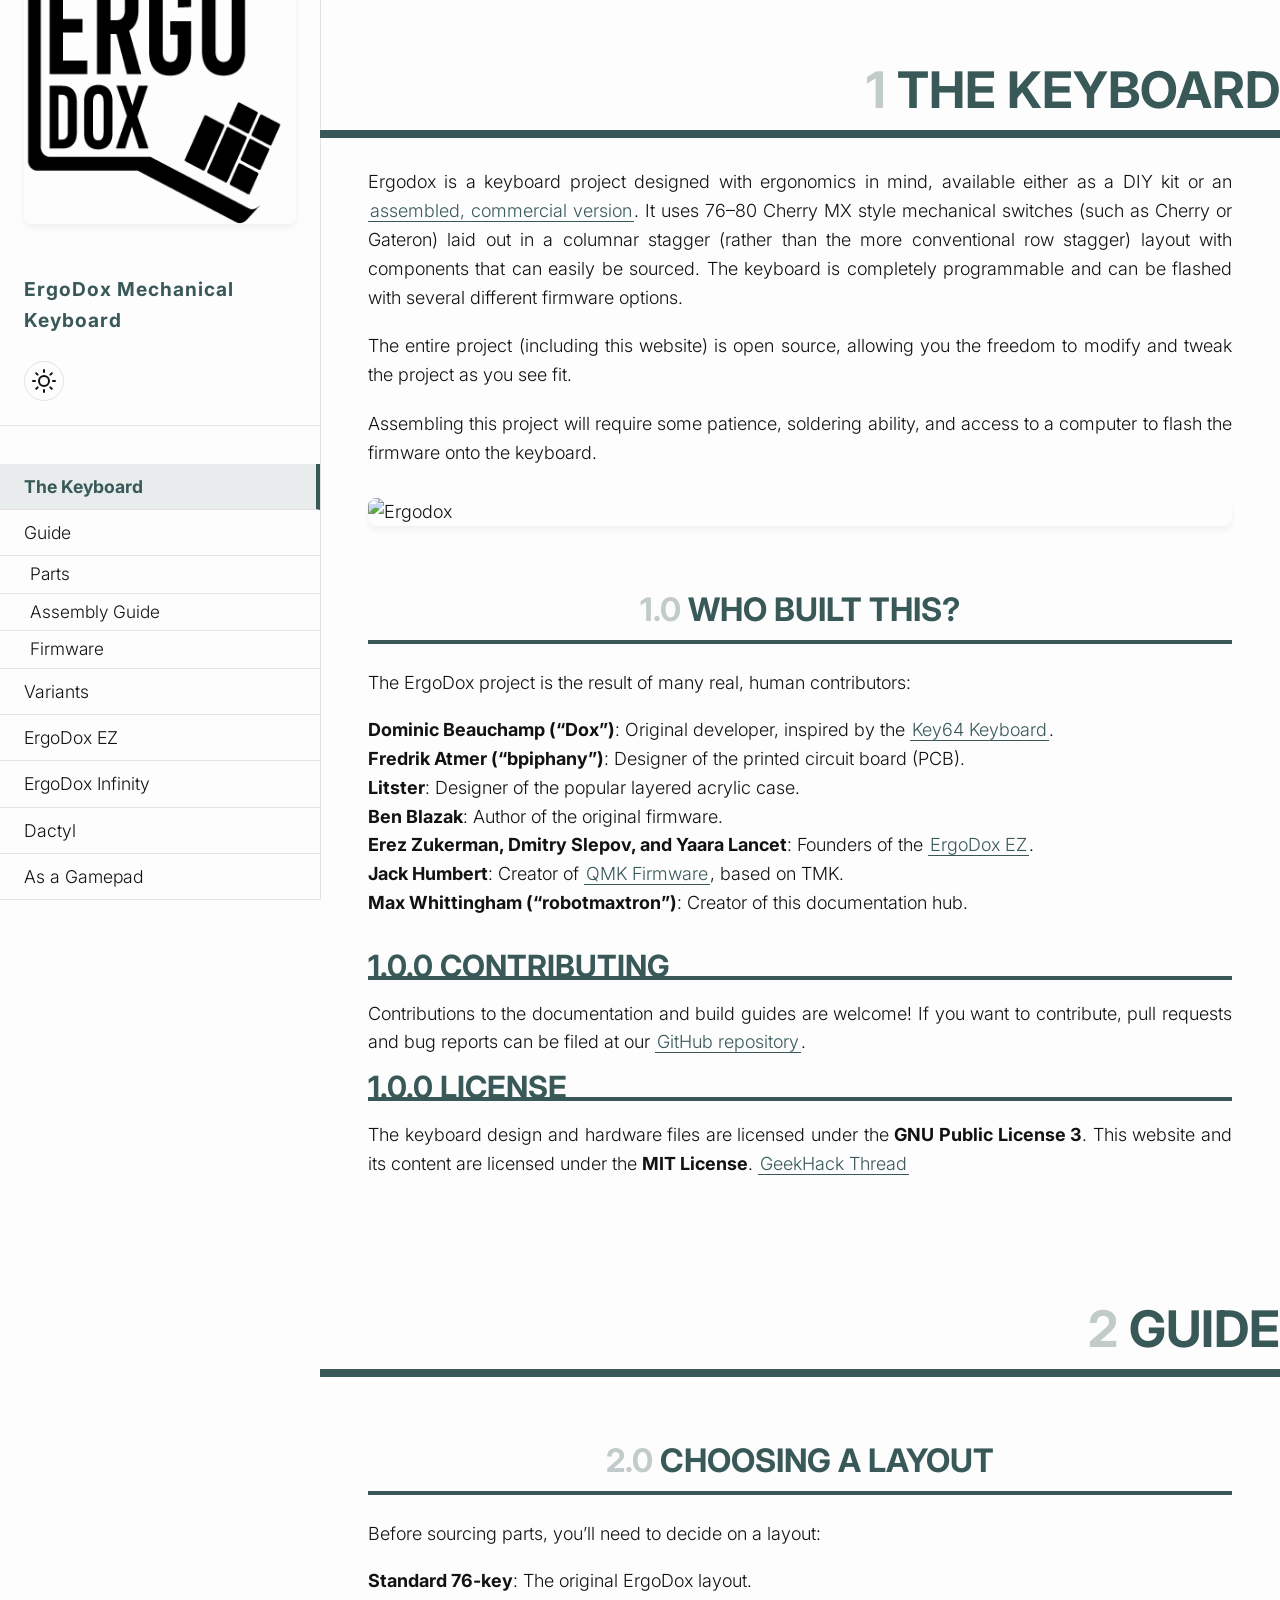
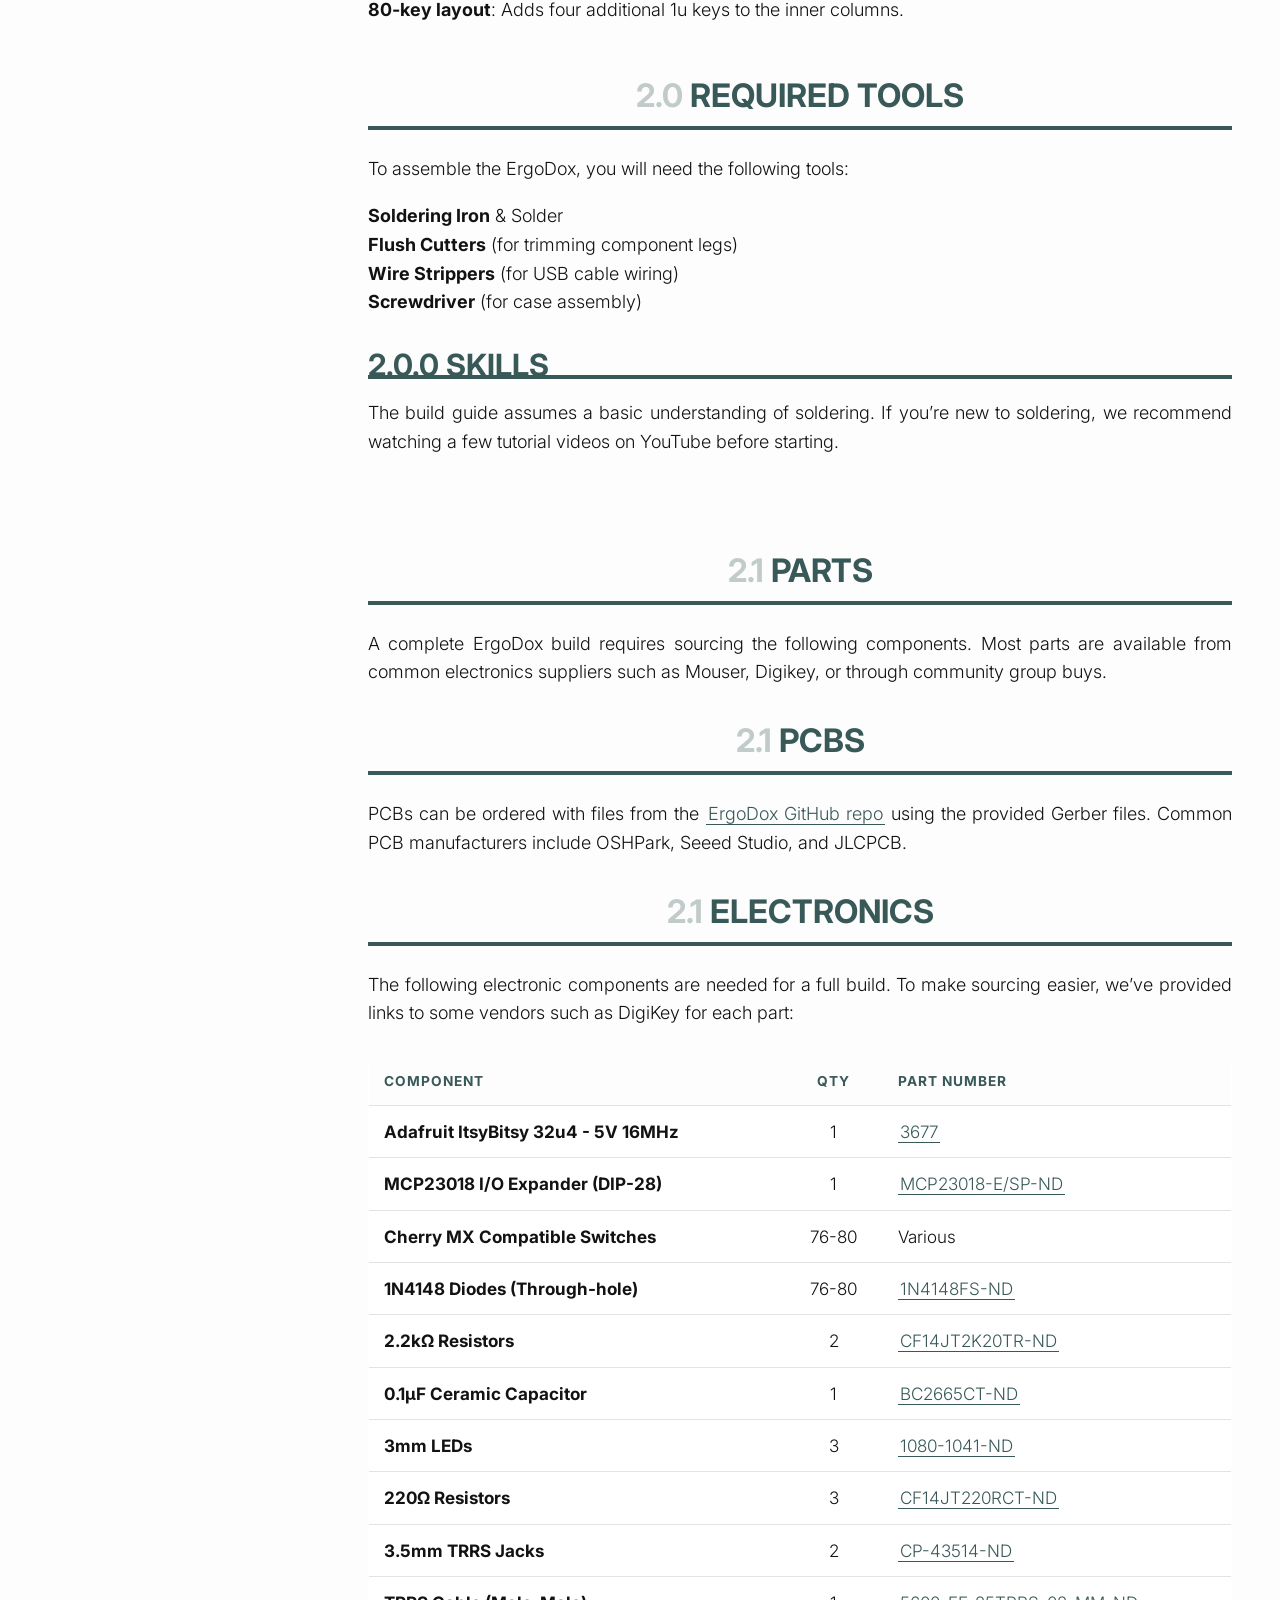
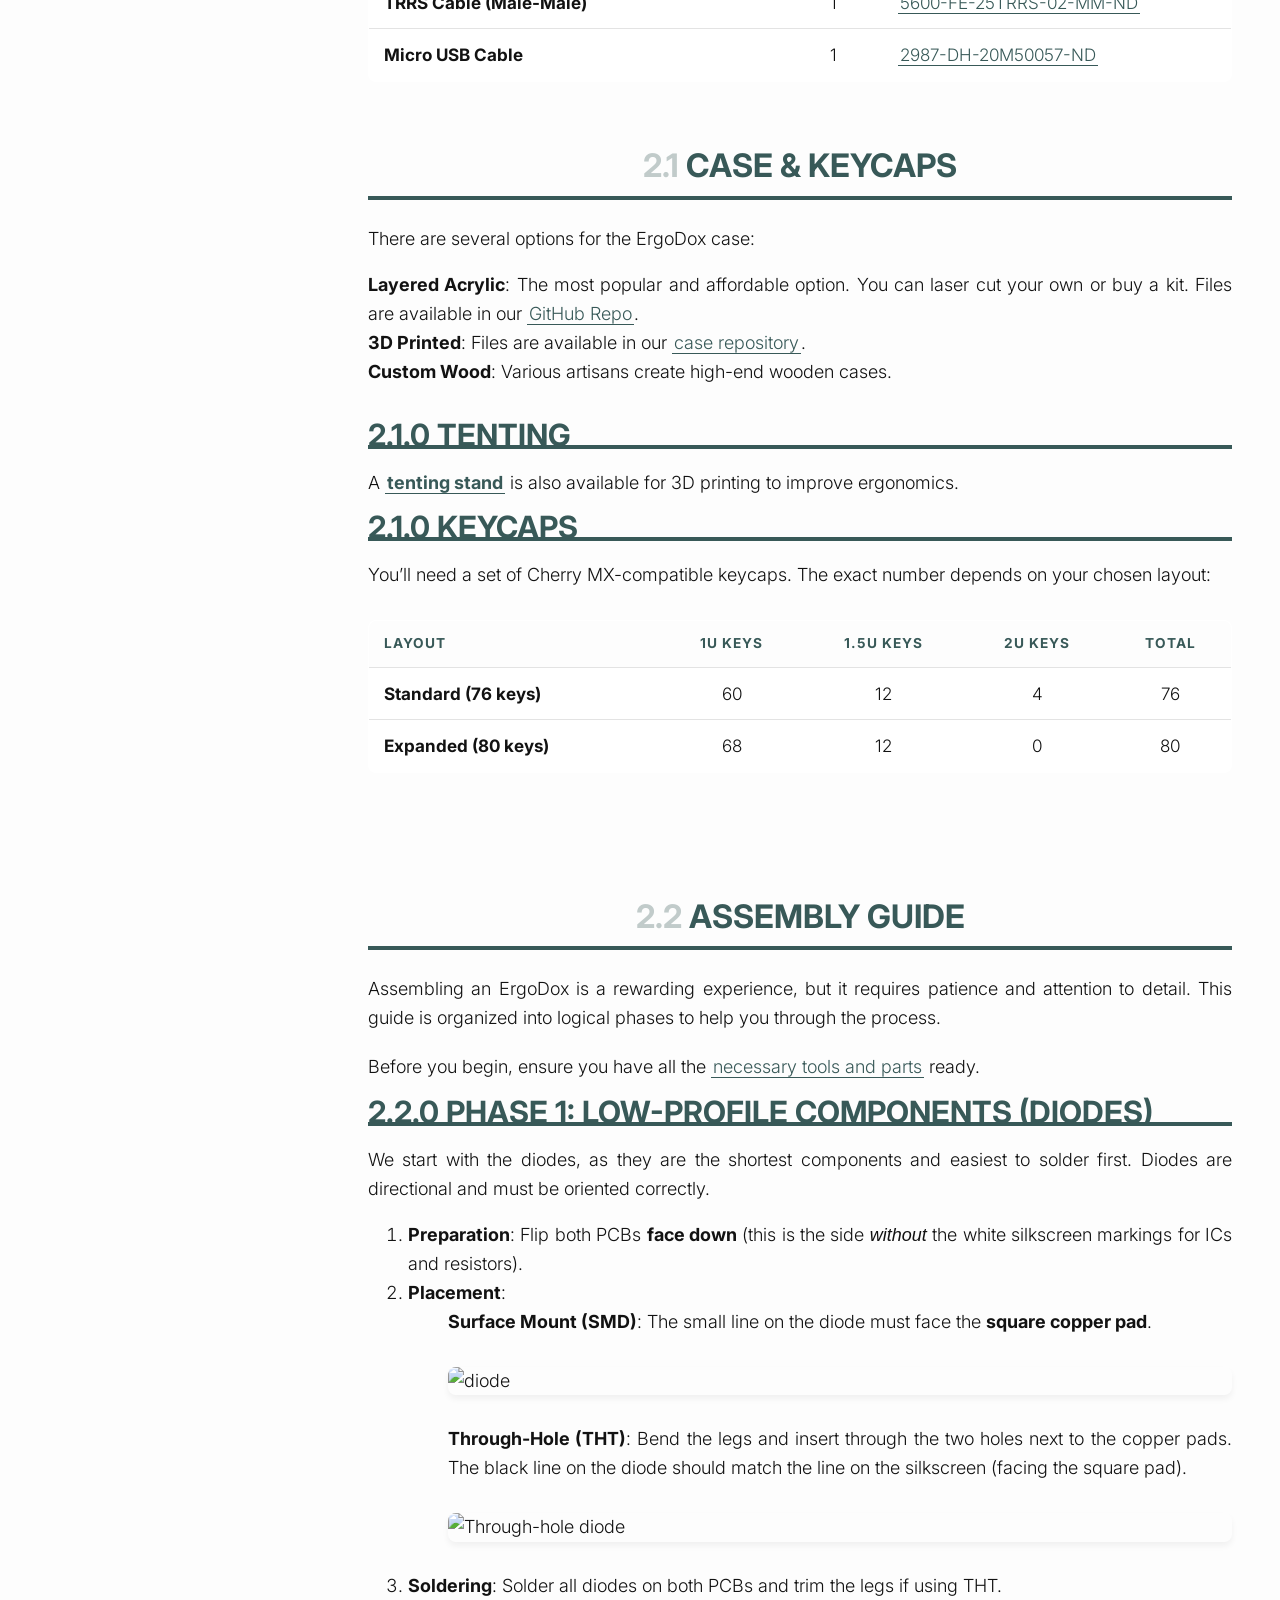
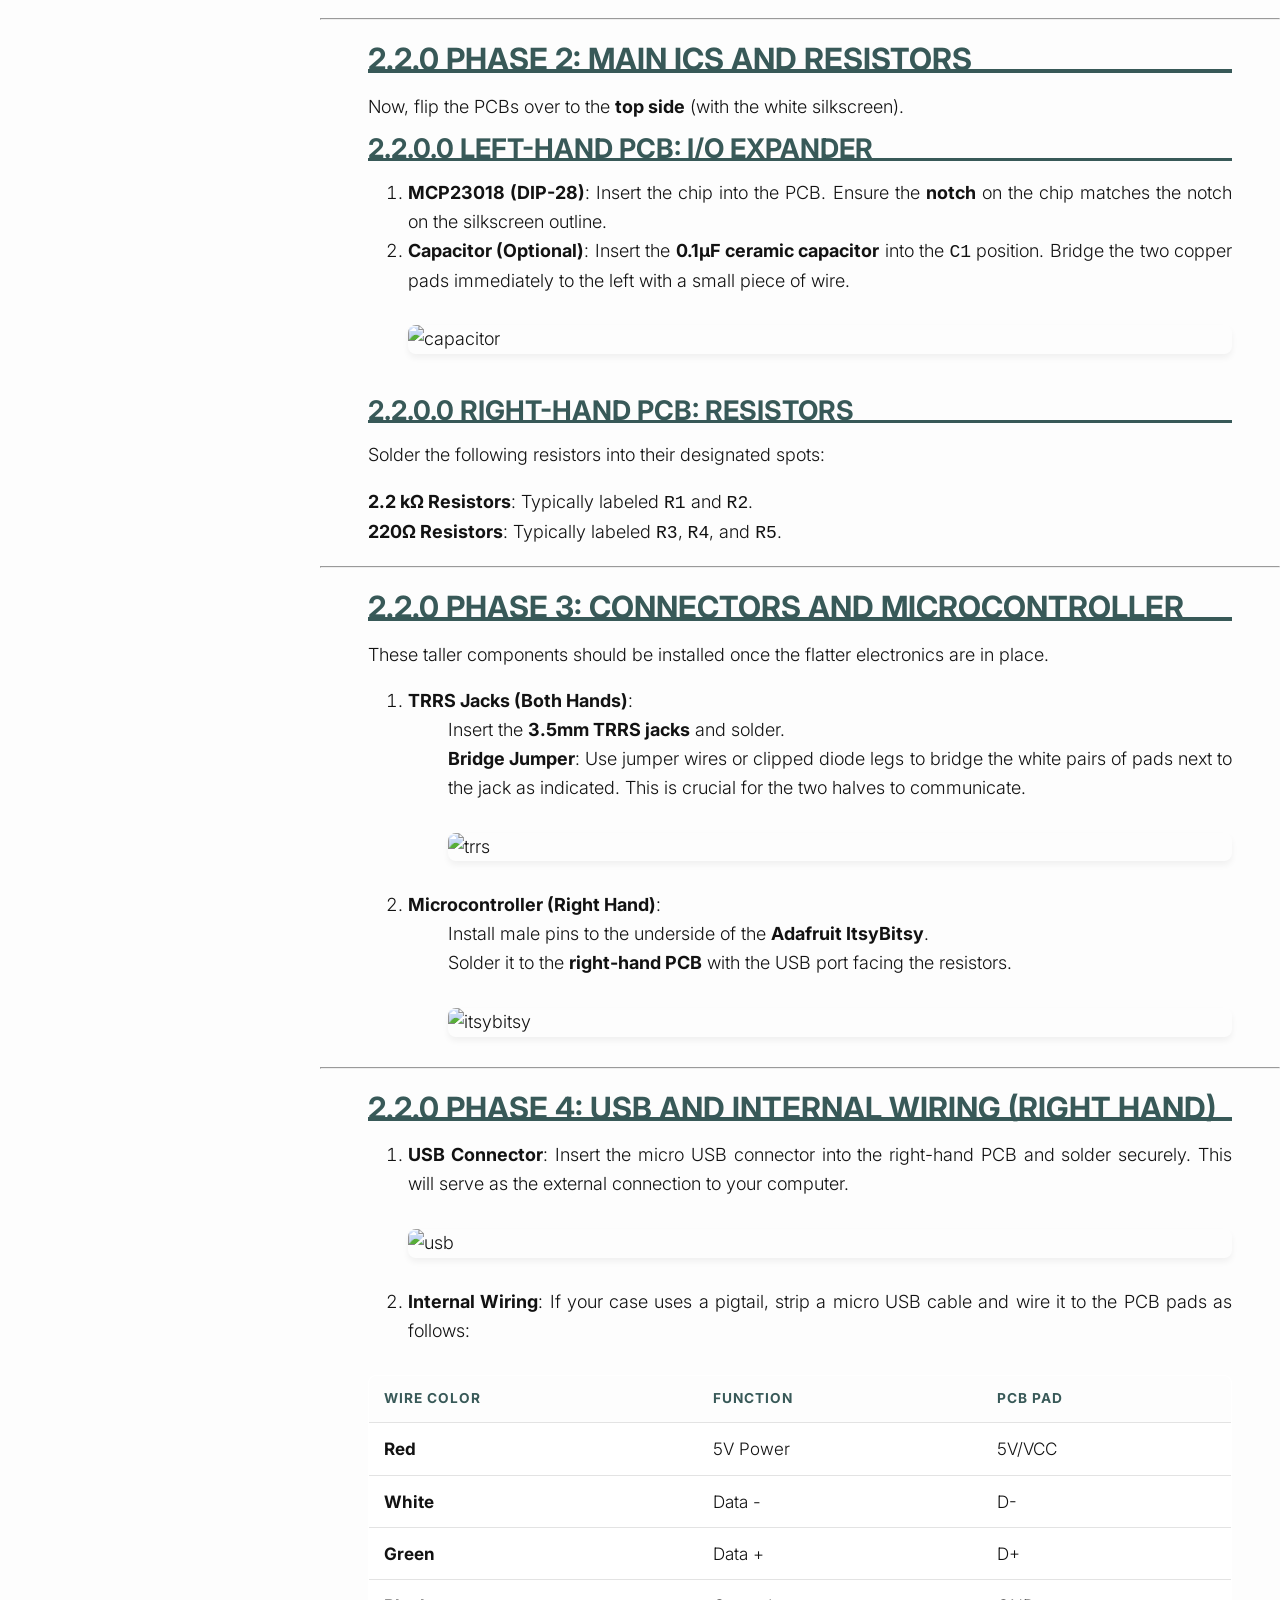
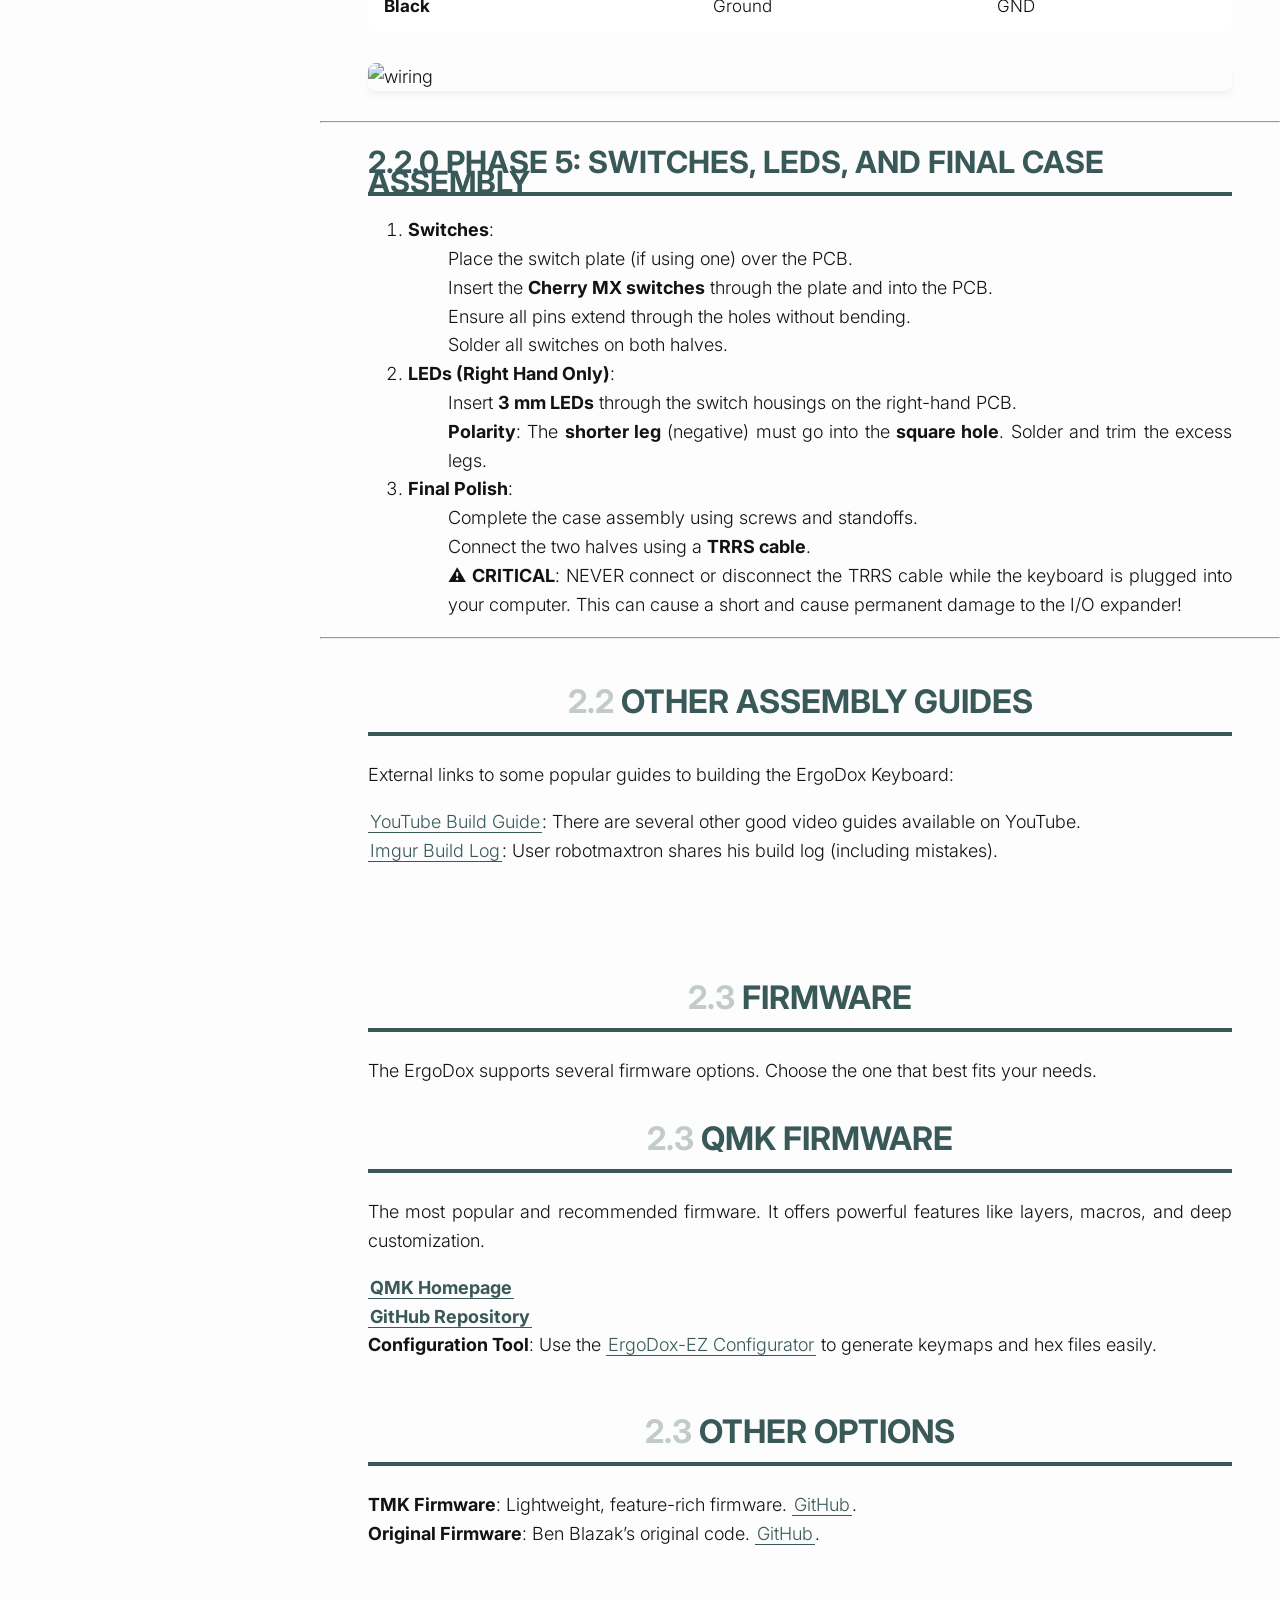
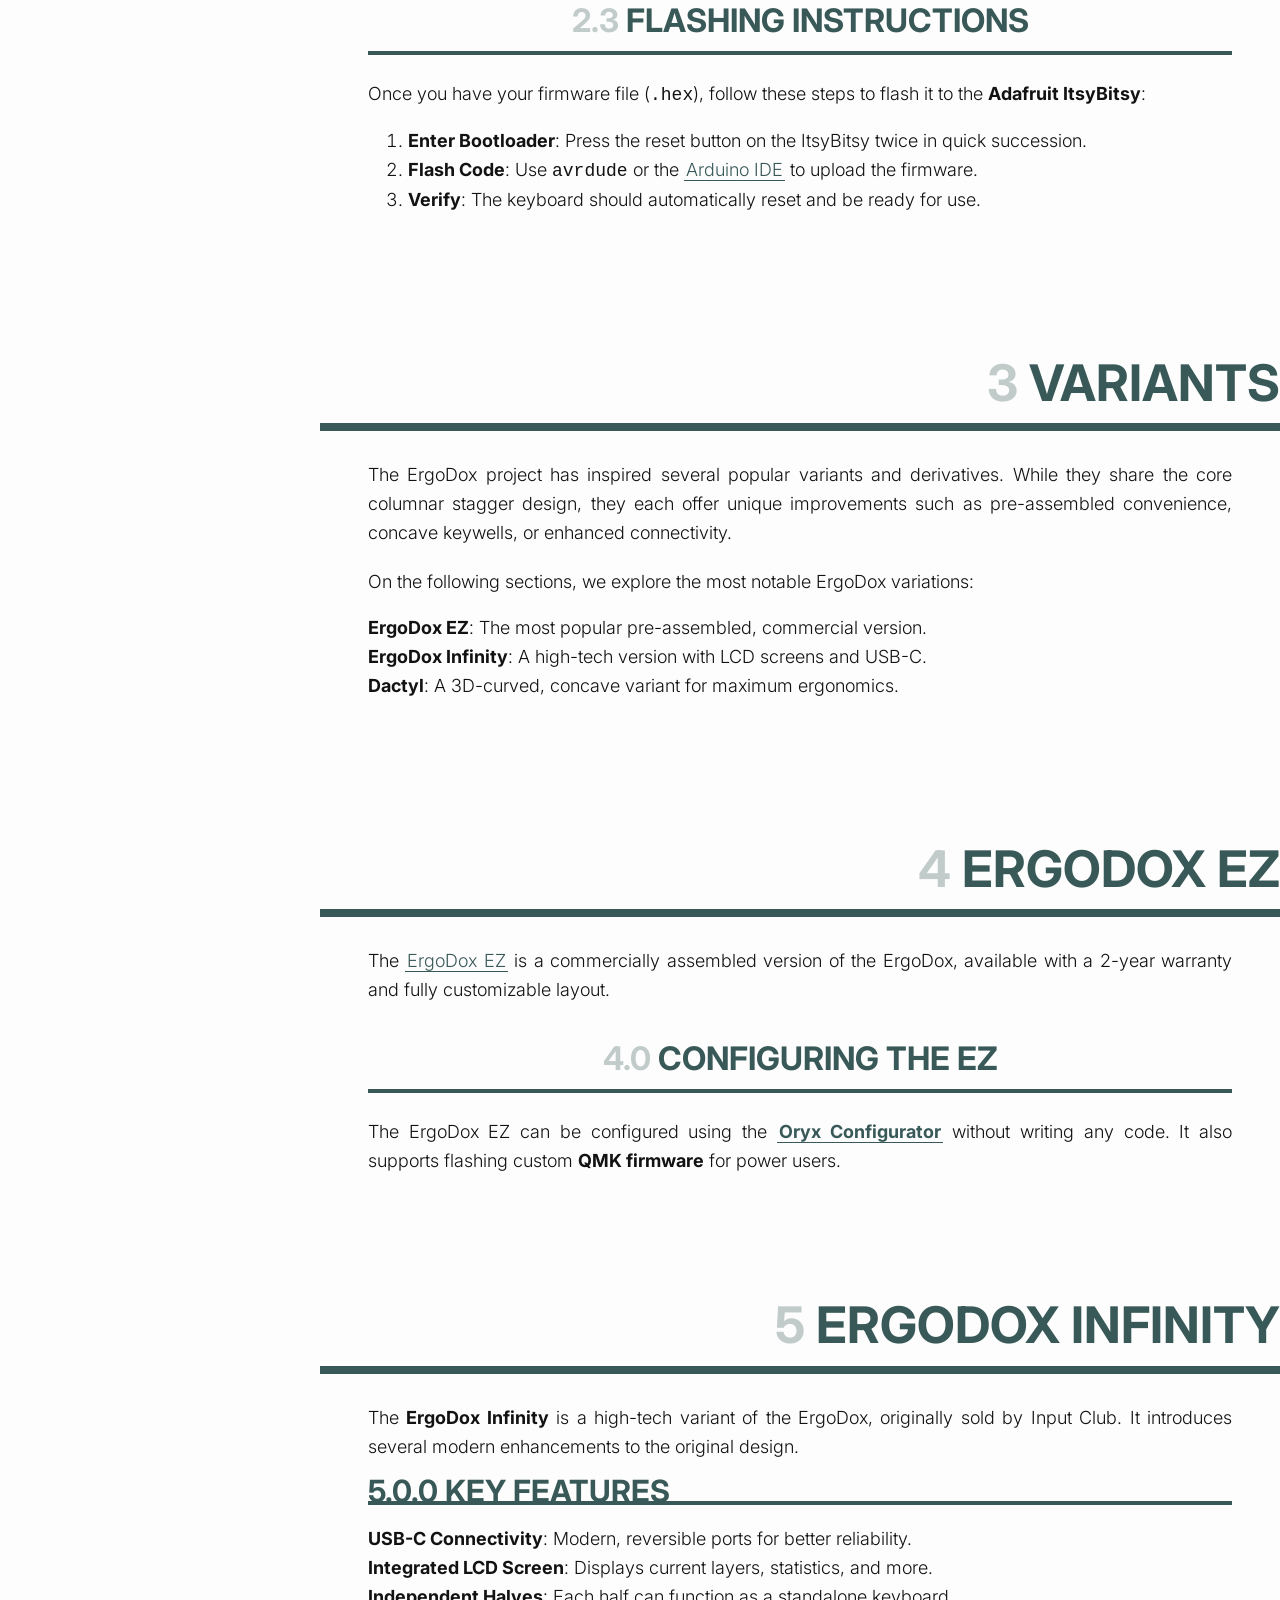
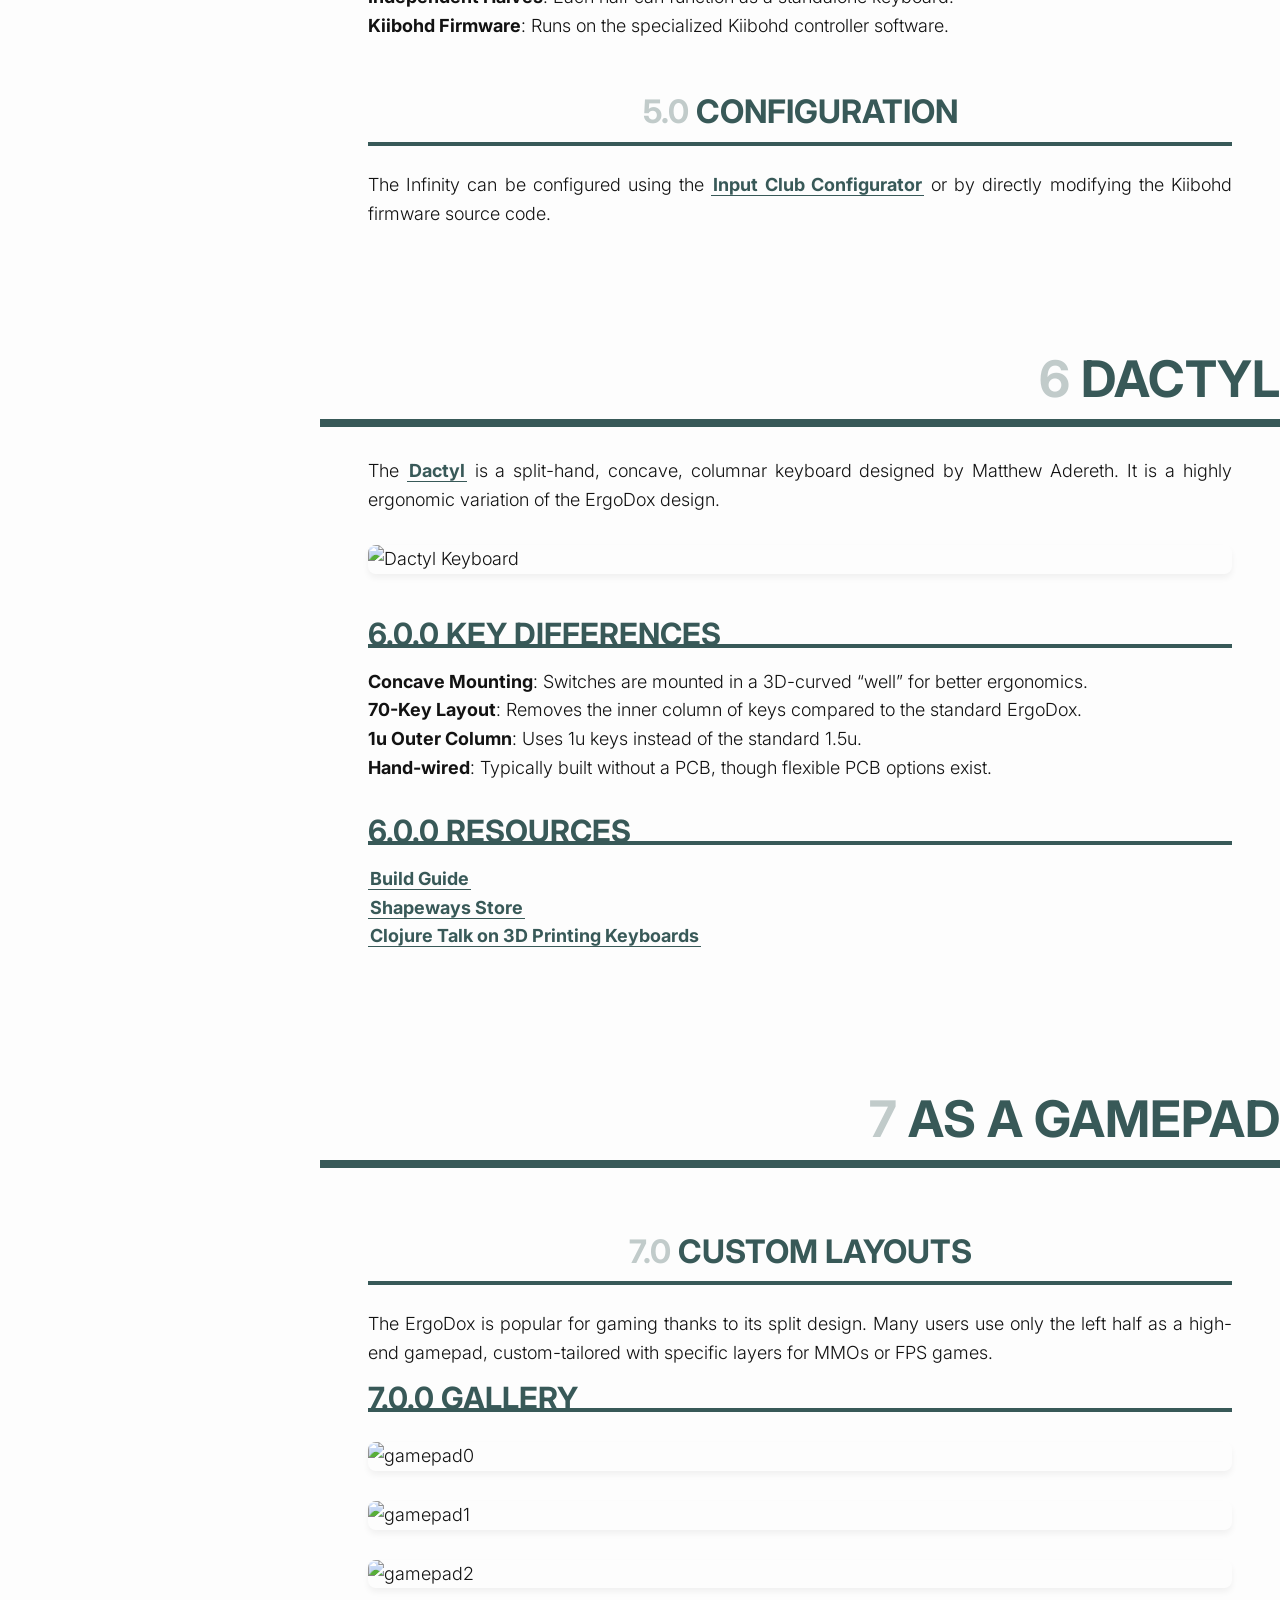
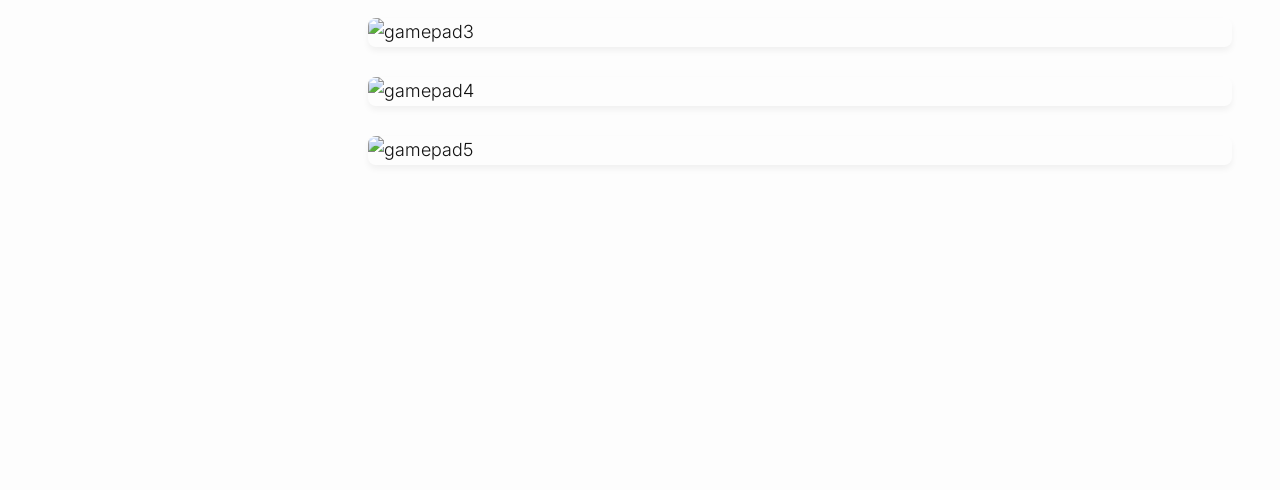
==== commit e9d9e7b4: "primary dev branch updated from master to main" ====
--- a/index.html
+++ b/index.html
@@ -1,462 +1,35 @@
-<!DOCTYPE html>
-<html>
-<head>
-	<meta name="generator" content="Hugo 0.157.0">
-    <meta charset="UTF-8">
-    <title>ErgoDox Mechanical Keyboard</title>
-    <meta name="viewport" content="width=device-width">
-    <meta name="description" content="Documentation and build guide for the ErgoDox mechanical keyboard">
-    
-    
-        
-        <link rel="stylesheet" href="/css/main.css">
-    
-    <link rel="preconnect" href="https://fonts.googleapis.com">
-    <link rel="preconnect" href="https://fonts.gstatic.com" crossorigin>
-    <link href="https://fonts.googleapis.com/css2?family=Inter:wght@300;400;700&family=Overpass+Mono&display=swap" rel="stylesheet">
-</head>
-<body>
-<div class="container">
-    <div class="overview">
-        <div class="sidebar-header">
-            <span class="toggle">close</span>
-            <header>
-                <span>ErgoDox Mechanical Keyboard</span>
-            </header>
-            <div class="header-controls">
-                <button id="theme-toggle" aria-label="Toggle Theme">
-                    <svg class="sun" viewBox="0 0 24 24" width="24" height="24"><circle cx="12" cy="12" r="5"></circle><line x1="12" y1="1" x2="12" y2="3"></line><line x1="12" y1="21" x2="12" y2="23"></line><line x1="4.22" y1="4.22" x2="5.64" y2="5.64"></line><line x1="18.36" y1="18.36" x2="19.78" y2="19.78"></line><line x1="1" y1="12" x2="3" y2="12"></line><line x1="21" y1="12" x2="23" y2="12"></line><line x1="4.22" y1="19.78" x2="5.64" y2="18.36"></line><line x1="18.36" y1="5.64" x2="19.78" y2="4.22"></line></svg>
-                    <svg class="moon" viewBox="0 0 24 24" width="24" height="24"><path d="M21 12.79A9 9 0 1 1 11.21 3 7 7 0 0 0 21 12.79z"></path></svg>
-                </button>
-            </div>
-        </div>
-
-        
-        
-        
-        
-        <ul id="nav">
-            
-            
-            
-            <li class="">
-                <a href="#intro">The Keyboard</a>
-                
-            </li>
-            
-            
-            
-            <li class="parent">
-                <a href="#guide">Guide</a>
-                
-                <ul>
-                    
-                    
-                    
-                    <li class="">
-                        <a href="#parts">Parts</a>
-                        
-                    </li>
-                    
-                    
-                    
-                    <li class="">
-                        <a href="#assemble">Assembly Guide</a>
-                        
-                    </li>
-                    
-                    
-                    
-                    <li class="">
-                        <a href="#firmware">Firmware</a>
-                        
-                    </li>
-                    
-                </ul>
-                
-            </li>
-            
-            
-            
-            <li class="">
-                <a href="#variants">Variants</a>
-                
-            </li>
-            
-            
-            
-            <li class="">
-                <a href="#ez">ErgoDox EZ</a>
-                
-            </li>
-            
-            
-            
-            <li class="">
-                <a href="#infinity">ErgoDox Infinity</a>
-                
-            </li>
-            
-            
-            
-            <li class="">
-                <a href="#dactyl">Dactyl</a>
-                
-            </li>
-            
-            
-            
-            <li class="">
-                <a href="#gamepad">As a Gamepad</a>
-                
-            </li>
-            
-        </ul>
-    </div>
-
-    <div class="content">
-        <div id="progress-bar"></div>
-        <span class="toggle">open</span>
-        
-        
-        
-        <section id="intro" class="h1">
-            <h1>
-            The Keyboard
-            </h1>
-            <p>Ergodox is a keyboard project designed with ergonomics in mind, available either as a DIY kit or an <a href="https://ergodox-ez.com">assembled, commercial version</a>. It uses 76-80 Cherry MX style mechanical switches (such as Cherry or Gateron) laid out in a columnar stagger (rather than the more conventional row stagger) layout with components that can easily be sourced. The keyboard is completely programmable and can be flashed with several different firmware options.</p>
-<p>The entire project (including this website) is open source, allowing you the freedom to modify and tweak the project as you see fit.</p>
-<p>Assembling this project will require some patience, soldering ability, and access to a computer to flash the firmware onto the keyboard.</p>
-<p><img src="../img/ErgoDox-original-min.png" alt="Ergodox"></p>
-<h2 id="who-built-this">Who built this?</h2>
-<p>The ErgoDox project is the result of many contributors:</p>
-<ul>
-<li><strong>Dominic Beauchamp (&ldquo;Dox&rdquo;)</strong>: Original developer, inspired by the <a href="https://www.key64.org">Key64 Keyboard</a>.</li>
-<li><strong>Fredrik Atmer (&ldquo;bpiphany&rdquo;)</strong>: Designer of the printed circuit board (PCB).</li>
-<li><strong>Litster</strong>: Designer of the popular layered acrylic case.</li>
-<li><strong>Ben Blazak</strong>: Author of the original firmware.</li>
-<li><strong>Erez Zukerman, Dmitry Slepov, and Yaara Lancet</strong>: Founders of the <a href="https://ergodox-ez.com">ErgoDox EZ</a>.</li>
-<li><strong>Jack Humbert</strong>: Creator of <a href="https://github.com/jackhumbert/qmk_firmware">QMK Firmware</a>, based on TMK.</li>
-<li><strong>Max Whittingham (&ldquo;robotmaxtron&rdquo;)</strong>: Creator of this documentation hub.</li>
-</ul>
-<h3 id="contributing">Contributing</h3>
-<p>Contributions to the documentation and build guides are welcome! If you want to contribute, pull requests and bug reports can be filed at our <a href="https://github.com/robotmaxtron/ergodox-io">GitHub repository</a>.</p>
-<h3 id="license">License</h3>
-<p>The keyboard design and hardware files are licensed under the <strong>GNU Public License 3</strong>. This website and its content are licensed under the <strong>MIT License</strong>.
-<a href="https://geekhack.org/index.php?topic=22780.0">GeekHack Thread</a></p>
-
-        </section>
-        
-        <section id="guide" class="h1">
-            <h1>
-            Guide
-            </h1>
-            <h2 id="choosing-a-layout">Choosing a Layout</h2>
-<p>Before sourcing parts, you&rsquo;ll need to decide on a layout:</p>
-<ul>
-<li><strong>Standard 76-key</strong>: The original ErgoDox layout.</li>
-<li><strong>80-key layout</strong>: Adds four additional 1u keys to the inner columns.</li>
-</ul>
-<h2 id="required-tools">Required Tools</h2>
-<p>To assemble the ErgoDox, you will need the following tools:</p>
-<ul>
-<li><strong>Soldering Iron</strong> &amp; Solder</li>
-<li><strong>Flush Cutters</strong> (for trimming component legs)</li>
-<li><strong>Wire Strippers</strong> (for USB cable wiring)</li>
-<li><strong>Screwdriver</strong> (for case assembly)</li>
-</ul>
-<h3 id="skills">Skills</h3>
-<p>The build guide assumes a basic understanding of soldering. If you&rsquo;re new to soldering, we recommend watching a few tutorial videos on YouTube before starting.</p>
-
-        </section>
-        
-        <section id="parts" class="h2">
-            <h2>
-            Parts
-            </h2>
-            <p>A complete ErgoDox build requires sourcing the following components. Most parts are available from common electronics suppliers such as Mouser, Digikey, or through community group buys.</p>
-<h2 id="pcbs">PCBs</h2>
-<p>PCBs can be ordered from the <a href="https://github.com/robotmaxtron/ErgoDox">ErgoDox GitHub repo</a> using the provided Gerber files. Common PCB manufacturers include OSHPark, Seeed Studio, and JLCPCB.</p>
-<h2 id="electronics">Electronics</h2>
-<p>The following electronic components are needed for a full build. To make sourcing easier, we&rsquo;ve provided links to
-some vendors such as DigiKey for each part:</p>
-<table>
-  <thead>
-      <tr>
-          <th style="text-align: left">Component</th>
-          <th style="text-align: center">Qty</th>
-          <th style="text-align: left">Part Number</th>
-      </tr>
-  </thead>
-  <tbody>
-      <tr>
-          <td style="text-align: left"><strong>Adafruit ItsyBitsy 32u4 - 5V 16MHz</strong></td>
-          <td style="text-align: center">1</td>
-          <td style="text-align: left"><a href="https://www.adafruit.com/product/3677">3677</a></td>
-      </tr>
-      <tr>
-          <td style="text-align: left"><strong>MCP23018 I/O Expander (DIP-28)</strong></td>
-          <td style="text-align: center">1</td>
-          <td style="text-align: left"><a href="https://www.digikey.com/en/products/detail/microchip-technology/MCP23018-E-SP/2126296">MCP23018-E/SP-ND</a></td>
-      </tr>
-      <tr>
-          <td style="text-align: left"><strong>Cherry MX Compatible Switches</strong></td>
-          <td style="text-align: center">76-80</td>
-          <td style="text-align: left">Various</td>
-      </tr>
-      <tr>
-          <td style="text-align: left"><strong>1N4148 Diodes (Through-hole)</strong></td>
-          <td style="text-align: center">76-80</td>
-          <td style="text-align: left"><a href="https://www.digikey.com/en/products/detail/onsemi/1N4148/458603">1N4148FS-ND</a></td>
-      </tr>
-      <tr>
-          <td style="text-align: left"><strong>2.2kΩ Resistors</strong></td>
-          <td style="text-align: center">2</td>
-          <td style="text-align: left"><a href="https://www.digikey.com/en/products/detail/stackpole-electronics-inc/CF14JT2K20/1741321">CF14JT2K20TR-ND</a></td>
-      </tr>
-      <tr>
-          <td style="text-align: left"><strong>0.1µF Ceramic Capacitor</strong></td>
-          <td style="text-align: center">1</td>
-          <td style="text-align: left"><a href="https://www.digikey.com/en/products/detail/vishay-beyschlag-draloric-bc-components/K104K10X7RF5UH5/2356754">BC2665CT-ND</a></td>
-      </tr>
-      <tr>
-          <td style="text-align: left"><strong>3mm LEDs</strong></td>
-          <td style="text-align: center">3</td>
-          <td style="text-align: left"><a href="https://www.digikey.com/en/products/detail/lumex-opto-components-inc/SSL-LX3044GD/69123">732-5006-ND</a></td>
-      </tr>
-      <tr>
-          <td style="text-align: left"><strong>220Ω Resistors</strong></td>
-          <td style="text-align: center">3</td>
-          <td style="text-align: left"><a href="https://www.digikey.com/en/products/detail/stackpole-electronics-inc/CF14JT220R/1741346">CF14JT220RCT-ND</a></td>
-      </tr>
-      <tr>
-          <td style="text-align: left"><strong>3.5mm TRRS Jacks</strong></td>
-          <td style="text-align: center">2</td>
-          <td style="text-align: left"><a href="https://www.digikey.com/en/products/detail/cui-devices/SJ-43514/368146">CP-43514-ND</a></td>
-      </tr>
-      <tr>
-          <td style="text-align: left"><strong>TRRS Cable (Male-Male)</strong></td>
-          <td style="text-align: center">1</td>
-          <td style="text-align: left"><a href="https://www.digikey.com/en/products/detail/my-cable-mart/FE-25TRRS-02-MM/24387360">5600-FE-25TRRS-02-MM-ND</a></td>
-      </tr>
-      <tr>
-          <td style="text-align: left"><strong>Micro USB Cable</strong></td>
-          <td style="text-align: center">1</td>
-          <td style="text-align: left"><a href="https://www.digikey.com/en/products/detail/cvilux-usa/DH-20M50057/13177527">2987-DH-20M50057-ND</a></td>
-      </tr>
-  </tbody>
-</table>
-<h2 id="case--keycaps">Case &amp; Keycaps</h2>
-<p>There are several options for the ErgoDox case:</p>
-<ul>
-<li><strong>Layered Acrylic</strong>: The most popular and affordable option. You can laser cut your own or buy a kit. Files are available in our <a href="https://github.com/robotmaxtron/ErgoDox/tree/master/ErgoDox%20Acrylic%20Case">GitHub Repo</a>.</li>
-<li><strong>3D Printed</strong>: Files are available in our <a href="https://github.com/robotmaxtron/ergodox-case">case repository</a>.</li>
-<li><strong>Custom Wood</strong>: Various artisans create high-end wooden cases.</li>
-</ul>
-<h3 id="tenting">Tenting</h3>
-<p>A <strong><a href="https://github.com/Ergodox-io/ergodox-tent">tenting stand</a></strong> is also available for 3D printing to improve ergonomics.</p>
-<h3 id="keycaps">Keycaps</h3>
-<p>You&rsquo;ll need a set of Cherry MX-compatible keycaps. The exact number depends on your chosen layout:</p>
-<table>
-  <thead>
-      <tr>
-          <th style="text-align: left">Layout</th>
-          <th style="text-align: center">1u Keys</th>
-          <th style="text-align: center">1.5u Keys</th>
-          <th style="text-align: center">2u Keys</th>
-          <th style="text-align: center">Total</th>
-      </tr>
-  </thead>
-  <tbody>
-      <tr>
-          <td style="text-align: left"><strong>Standard (76 keys)</strong></td>
-          <td style="text-align: center">60</td>
-          <td style="text-align: center">12</td>
-          <td style="text-align: center">4</td>
-          <td style="text-align: center">76</td>
-      </tr>
-      <tr>
-          <td style="text-align: left"><strong>Expanded (80 keys)</strong></td>
-          <td style="text-align: center">68</td>
-          <td style="text-align: center">12</td>
-          <td style="text-align: center">0</td>
-          <td style="text-align: center">80</td>
-      </tr>
-  </tbody>
-</table>
-
-        </section>
-        
-        <section id="assemble" class="h2">
-            <h2>
-            Assembly Guide
-            </h2>
-            <p>Now the section where the soldering and real assembly happens.</p>
-<ol>
-<li>
-<p><strong>Diodes</strong>: Arrange the PCBs face down and solder in the diodes on this side.</p>
-<ul>
-<li><strong>Surface Mount (SMD)</strong>: Orient so the line faces the square hole. <img src="/img/diode-min.jpg" alt="diode"></li>
-<li><strong>Through-Hole (THT)</strong>: Place through the two holes to the left and right of the copper pads. <img src="/img/th-diode-min.jpg" alt="Through-hole diode"></li>
-</ul>
-</li>
-<li>
-<p><strong>Resistors</strong>: Flip both PCBs over. On the <strong>right-hand PCB</strong>, solder in the <strong>2.2kΩ</strong> and <strong>220Ω resistors</strong>.</p>
-</li>
-<li>
-<p><strong>I/O Expander</strong>: On the <strong>left-hand PCB</strong>, insert the <strong>MCP23018</strong> (DIP-28) with the notch matching the silkscreen.</p>
-</li>
-<li>
-<p><strong>Capacitor (Optional)</strong>: Insert the <strong>0.1µF ceramic capacitor</strong> and bridge the two copper pads immediately to the left. <img src="/img/ceramic-min.jpg" alt="capacitor"></p>
-</li>
-<li>
-<p><strong>Connectors</strong>: Insert the <strong>3.5mm TRRS jacks</strong> and solder. Use jumper wires to bridge the white pairs of holes as needed. Repeat on the other hand. <img src="/img/trrs-min.jpg" alt="trrs"></p>
-</li>
-<li>
-<p><strong>Microcontroller</strong>: Install male pins to the underside of the <strong>Adafruit ItsyBitsy</strong> and solder it to the <strong>right-hand PCB</strong> with the USB port facing the resistors. <img src="/img/teensy-min.jpg" alt="itsybitsy"></p>
-</li>
-<li>
-<p><strong>Internal USB Wiring</strong>: Strip a micro USB cable and wire it to the PCB pads:</p>
-<ul>
-<li><strong>White</strong>: D-</li>
-<li><strong>Red</strong>: 5V</li>
-<li><strong>Green</strong>: D+</li>
-<li><strong>Black</strong>: GND
-<img src="/img/wiring-min.jpg" alt="wiring"></li>
-</ul>
-</li>
-<li>
-<p><strong>USB Connector</strong>: Insert the micro USB connector into the right-hand PCB and solder. <img src="/img/usb-min.jpg" alt="usb"></p>
-</li>
-<li>
-<p><strong>Switches</strong>: Prepare the case, insert the <strong>Cherry MX switches</strong>, and solder them into place, ensuring pins extend through the PCB.</p>
-</li>
-<li>
-<p><strong>LEDs</strong>: Insert <strong>3mm LEDs</strong> through the switch housings on the right-hand PCB and solder. (Shorter leg goes into the square hole.)</p>
-</li>
-<li>
-<p><strong>Final Assembly</strong>: Finish the case assembly, connect the TRRS cable, and proceed to flashing firmware.</p>
-</li>
-</ol>
-<h2 id="other-assembly-guides">Other Assembly Guides</h2>
-<p>External links to some popular guides to building the ErgoDox Keyboard:</p>
-<ul>
-<li><a href="https://www.youtube.com/watch?v=x1irVrAl3Ts">YouTube Build Guide</a>: There are several other good video guides available on YouTube.</li>
-<li><a href="http://imgur.com/a/3riAB">Imgur Build Log</a>: User robotmaxtron shares his build log (including mistakes).</li>
-</ul>
-
-        </section>
-        
-        <section id="firmware" class="h2">
-            <h2>
-            Firmware
-            </h2>
-            <p>The ErgoDox supports several firmware options. Choose the one that best fits your needs.</p>
-<h2 id="qmk-firmware">QMK Firmware</h2>
-<p>The most popular and recommended firmware. It offers powerful features like layers, macros, and deep customization.</p>
-<ul>
-<li><strong><a href="http://qmk.fm/keyboards/ergodox/">QMK Homepage</a></strong></li>
-<li><strong><a href="https://github.com/jackhumbert/qmk_firmware">GitHub Repository</a></strong></li>
-<li><strong>Configuration Tool</strong>: Use the <a href="https://configure.zsa.io/ergodox-ez/layouts/default/latest/0">ErgoDox-EZ Configurator</a> to generate keymaps and hex files easily.</li>
-</ul>
-<h2 id="other-options">Other Options</h2>
-<ul>
-<li><strong>TMK Firmware</strong>: A lightweight but feature-rich firmware. <a href="https://github.com/tmk/tmk_keyboard">GitHub</a>.</li>
-<li><strong>Original Firmware</strong>: Ben Blazak&rsquo;s original code. <a href="https://github.com/benblazak/ergodox-firmware">GitHub</a>.</li>
-</ul>
-<h2 id="flashing-instructions">Flashing Instructions</h2>
-<p>Once you have your firmware file (<code>.hex</code>), follow these steps to flash it to the <strong>Adafruit ItsyBitsy</strong>:</p>
-<ol>
-<li><strong>Enter Bootloader</strong>: Press the reset button on the ItsyBitsy twice in quick succession.</li>
-<li><strong>Flash Code</strong>: Use <code>avrdude</code> or the <a href="https://www.arduino.cc/en/software">Arduino IDE</a> to upload the firmware.</li>
-<li><strong>Verify</strong>: The keyboard should automatically reset and be ready for use.</li>
-</ol>
-
-        </section>
-        
-        <section id="variants" class="h1">
-            <h1>
-            Variants
-            </h1>
-            <p>The ErgoDox project has inspired several popular variants and derivatives. While they share the core columnar stagger design, they each offer unique improvements such as pre-assembled convenience, concave keywells, or enhanced connectivity.</p>
-<p>On the following sections, we explore the most notable ErgoDox variations:</p>
-<ul>
-<li><strong>ErgoDox EZ</strong>: The most popular pre-assembled, commercial version.</li>
-<li><strong>ErgoDox Infinity</strong>: A high-tech version with LCD screens and USB-C.</li>
-<li><strong>Dactyl</strong>: A 3D-curved, concave variant for maximum ergonomics.</li>
-</ul>
-
-        </section>
-        
-        <section id="ez" class="h1">
-            <h1>
-            ErgoDox EZ
-            </h1>
-            <p>The <a href="https://ergodox-ez.com">ErgoDox EZ</a> is a commercially assembled version of the ErgoDox, available with a 2-year warranty and fully customizable layout.</p>
-<h2 id="configuring-the-ez">Configuring the EZ</h2>
-<p>The ErgoDox EZ can be configured using the <strong><a href="https://configure.zsa.io/">Oryx Configurator</a></strong> without writing any code. It also supports flashing custom <strong>QMK firmware</strong> for power users.</p>
-
-        </section>
-        
-        <section id="infinity" class="h1">
-            <h1>
-            ErgoDox Infinity
-            </h1>
-            <p>The <strong>ErgoDox Infinity</strong> is a high-tech variant of the ErgoDox, originally sold by Input Club. It introduces several modern enhancements to the original design.</p>
-<h3 id="key-features">Key Features</h3>
-<ul>
-<li><strong>USB-C Connectivity</strong>: Modern, reversible ports for better reliability.</li>
-<li><strong>Integrated LCD Screen</strong>: Displays current layers, statistics, and more.</li>
-<li><strong>Independent Halves</strong>: Each half can function as a standalone keyboard.</li>
-<li><strong>Kiibohd Firmware</strong>: Runs on the specialized Kiibohd controller software.</li>
-</ul>
-<h2 id="configuration">Configuration</h2>
-<p>The Infinity can be configured using the <strong><a href="https://input.club/configurator-ergodox/">Input Club Configurator</a></strong> or by directly modifying the Kiibohd firmware source code.</p>
-
-        </section>
-        
-        <section id="dactyl" class="h1">
-            <h1>
-            Dactyl
-            </h1>
-            <p>The <strong><a href="https://github.com/adereth/dactyl-keyboard">Dactyl</a></strong> is a split-hand, concave, columnar keyboard designed by Matthew Adereth. It is a highly ergonomic variation of the ErgoDox design.</p>
-<p><img src="https://raw.githubusercontent.com/adereth/dactyl-cave/master/resources/glamourshot.png" alt="Dactyl Keyboard"></p>
-<h3 id="key-differences">Key Differences</h3>
-<ul>
-<li><strong>Concave Mounting</strong>: Switches are mounted in a 3D-curved &ldquo;well&rdquo; for better ergonomics.</li>
-<li><strong>70-Key Layout</strong>: Removes the inner column of keys compared to the standard ErgoDox.</li>
-<li><strong>1u Outer Column</strong>: Uses 1u keys instead of the standard 1.5u.</li>
-<li><strong>Hand-wired</strong>: Typically built without a PCB, though flexible PCB options exist.</li>
-</ul>
-<h3 id="resources">Resources</h3>
-<ul>
-<li><strong><a href="https://github.com/adereth/dactyl-keyboard/blob/master/guide/README.org#wiring">Build Guide</a></strong></li>
-<li><strong><a href="https://www.shapeways.com/shops/bespokeys">Shapeways Store</a></strong></li>
-<li><strong><a href="http://adereth.github.io/blog/2015/11/19/clojure-slash-conj-talk-on-3d-printing-keyboards/">Clojure Talk on 3D Printing Keyboards</a></strong></li>
-</ul>
-
-        </section>
-        
-        <section id="gamepad" class="h1">
-            <h1>
-            As a Gamepad
-            </h1>
-            <h2 id="custom-layouts">Custom Layouts</h2>
-<p>The ErgoDox is popular for gaming thanks to its split design. Many users use only the left half as a high-end gamepad, custom-tailored with specific layers for MMOs or FPS games.</p>
-<h3 id="gallery">Gallery</h3>
-<p><img src="/img/gamepad0-min.jpg" alt="gamepad0">
-<img src="/img/gamepad1-min.jpg" alt="gamepad1">
-<img src="/img/gamepad2-min.jpg" alt="gamepad2">
-<img src="/img/gamepad3-min.jpg" alt="gamepad3">
-<img src="/img/gamepad4-min.jpg" alt="gamepad4">
-<img src="/img/gamepad5-min.jpg" alt="gamepad5"></p>
-
-        </section>
-        
-    </div>
-
-</div>
-
-<script src="/js/main.js"></script>
-</body>
-</html>+<!doctype html><html><head><meta name=generator content="Hugo 0.157.0"><meta charset=UTF-8><title>ErgoDox Mechanical Keyboard</title><meta name=viewport content="width=device-width"><meta name=description content="Documentation and build guide for the ErgoDox mechanical keyboard"><link rel=stylesheet href=/css/main.css><link rel=preconnect href=https://fonts.googleapis.com><link rel=preconnect href=https://fonts.gstatic.com crossorigin><link href="https://fonts.googleapis.com/css2?family=Inter:wght@300;400;700&family=Overpass+Mono&display=swap" rel=stylesheet></head><body><div class=container><div class=overview><div class=sidebar-header><a href=/ class=logo-link><img src=/img/ergodox_logo.png alt="ErgoDox Logo" class=logo>
+</a><span class=toggle>close</span><header><span>ErgoDox Mechanical Keyboard</span></header><div class=header-controls><button id=theme-toggle aria-label="Toggle Theme">
+<svg class="sun" viewBox="0 0 24 24" width="24" height="24"><circle cx="12" cy="12" r="5"/><line x1="12" y1="1" x2="12" y2="3"/><line x1="12" y1="21" x2="12" y2="23"/><line x1="4.22" y1="4.22" x2="5.64" y2="5.64"/><line x1="18.36" y1="18.36" x2="19.78" y2="19.78"/><line x1="1" y1="12" x2="3" y2="12"/><line x1="21" y1="12" x2="23" y2="12"/><line x1="4.22" y1="19.78" x2="5.64" y2="18.36"/><line x1="18.36" y1="5.64" x2="19.78" y2="4.22"/></svg>
+<svg class="moon" viewBox="0 0 24 24" width="24" height="24"><path d="M21 12.79A9 9 0 1111.21 3 7 7 0 0021 12.79z"/></svg></button></div></div><ul id=nav><li><a href=#intro>The Keyboard</a></li><li class=parent><a href=#guide>Guide</a><ul><li><a href=#parts>Parts</a></li><li><a href=#assemble>Assembly Guide</a></li><li><a href=#firmware>Firmware</a></li></ul></li><li><a href=#variants>Variants</a></li><li><a href=#ez>ErgoDox EZ</a></li><li><a href=#infinity>ErgoDox Infinity</a></li><li><a href=#dactyl>Dactyl</a></li><li><a href=#gamepad>As a Gamepad</a></li></ul></div><div class=content><div id=progress-bar></div><span class=toggle>open</span><section id=intro class=h1><h1>The Keyboard</h1><p>Ergodox is a keyboard project designed with ergonomics in mind, available either as a DIY kit or an
+<a href=https://ergodox-ez.com>assembled, commercial version</a>. It uses 76–80 Cherry MX style mechanical switches (such as
+Cherry or Gateron)
+laid out in a columnar stagger (rather than the more conventional row stagger) layout with components that can easily
+be sourced. The keyboard is completely programmable and can be flashed with several different firmware options.</p><p>The entire project (including this website) is open source, allowing you the freedom to modify and tweak the project as
+you see fit.</p><p>Assembling this project will require some patience, soldering ability, and access to a computer to flash the firmware
+onto the keyboard.</p><p><img src=../img/ErgoDox-original-min.png alt=Ergodox></p><h2 id=who-built-this>Who built this?</h2><p>The ErgoDox project is the result of many real, human contributors:</p><ul><li><strong>Dominic Beauchamp (&ldquo;Dox&rdquo;)</strong>: Original developer, inspired by the <a href=https://www.key64.org>Key64 Keyboard</a>.</li><li><strong>Fredrik Atmer (&ldquo;bpiphany&rdquo;)</strong>: Designer of the printed circuit board (PCB).</li><li><strong>Litster</strong>: Designer of the popular layered acrylic case.</li><li><strong>Ben Blazak</strong>: Author of the original firmware.</li><li><strong>Erez Zukerman, Dmitry Slepov, and Yaara Lancet</strong>: Founders of the <a href=https://ergodox-ez.com>ErgoDox EZ</a>.</li><li><strong>Jack Humbert</strong>: Creator of <a href=https://github.com/jackhumbert/qmk_firmware>QMK Firmware</a>, based on TMK.</li><li><strong>Max Whittingham (&ldquo;robotmaxtron&rdquo;)</strong>: Creator of this documentation hub.</li></ul><h3 id=contributing>Contributing</h3><p>Contributions to the documentation and build guides are welcome! If you want to contribute, pull requests and bug
+reports can be filed at our <a href=https://github.com/robotmaxtron/ergodox-io>GitHub repository</a>.</p><h3 id=license>License</h3><p>The keyboard design and hardware files are licensed under the <strong>GNU Public License 3</strong>. This website and its content
+are licensed under the <strong>MIT License</strong>.
+<a href="https://geekhack.org/index.php?topic=22780.0">GeekHack Thread</a></p></section><section id=guide class=h1><h1>Guide</h1><h2 id=choosing-a-layout>Choosing a Layout</h2><p>Before sourcing parts, you&rsquo;ll need to decide on a layout:</p><ul><li><strong>Standard 76-key</strong>: The original ErgoDox layout.</li><li><strong>80-key layout</strong>: Adds four additional 1u keys to the inner columns.</li></ul><h2 id=required-tools>Required Tools</h2><p>To assemble the ErgoDox, you will need the following tools:</p><ul><li><strong>Soldering Iron</strong> & Solder</li><li><strong>Flush Cutters</strong> (for trimming component legs)</li><li><strong>Wire Strippers</strong> (for USB cable wiring)</li><li><strong>Screwdriver</strong> (for case assembly)</li></ul><h3 id=skills>Skills</h3><p>The build guide assumes a basic understanding of soldering. If you&rsquo;re new to soldering, we recommend watching a few tutorial videos on YouTube before starting.</p></section><section id=parts class=h2><h2>Parts</h2><p>A complete ErgoDox build requires sourcing the following components. Most parts are available from common electronics
+suppliers such as Mouser, Digikey, or through community group buys.</p><h2 id=pcbs>PCBs</h2><p>PCBs can be ordered with files from the <a href=https://github.com/robotmaxtron/ErgoDox>ErgoDox GitHub repo</a> using the
+provided Gerber files. Common PCB manufacturers include OSHPark, Seeed Studio, and JLCPCB.</p><h2 id=electronics>Electronics</h2><p>The following electronic components are needed for a full build. To make sourcing easier, we&rsquo;ve provided links to
+some vendors such as DigiKey for each part:</p><table><thead><tr><th style=text-align:left>Component</th><th style=text-align:center>Qty</th><th style=text-align:left>Part Number</th></tr></thead><tbody><tr><td style=text-align:left><strong>Adafruit ItsyBitsy 32u4 - 5V 16MHz</strong></td><td style=text-align:center>1</td><td style=text-align:left><a href=https://www.adafruit.com/product/3677>3677</a></td></tr><tr><td style=text-align:left><strong>MCP23018 I/O Expander (DIP-28)</strong></td><td style=text-align:center>1</td><td style=text-align:left><a href=https://www.digikey.com/en/products/detail/microchip-technology/MCP23018-E-SP/2126296>MCP23018-E/SP-ND</a></td></tr><tr><td style=text-align:left><strong>Cherry MX Compatible Switches</strong></td><td style=text-align:center>76-80</td><td style=text-align:left>Various</td></tr><tr><td style=text-align:left><strong>1N4148 Diodes (Through-hole)</strong></td><td style=text-align:center>76-80</td><td style=text-align:left><a href=https://www.digikey.com/en/products/detail/onsemi/1N4148/458603>1N4148FS-ND</a></td></tr><tr><td style=text-align:left><strong>2.2kΩ Resistors</strong></td><td style=text-align:center>2</td><td style=text-align:left><a href=https://www.digikey.com/en/products/detail/stackpole-electronics-inc/CF14JT2K20/1741321>CF14JT2K20TR-ND</a></td></tr><tr><td style=text-align:left><strong>0.1µF Ceramic Capacitor</strong></td><td style=text-align:center>1</td><td style=text-align:left><a href=https://www.digikey.com/en/products/detail/vishay-beyschlag-draloric-bc-components/K104K10X7RF5UH5/2356754>BC2665CT-ND</a></td></tr><tr><td style=text-align:left><strong>3mm LEDs</strong></td><td style=text-align:center>3</td><td style=text-align:left><a href=https://www.digikey.com/en/products/detail/everlight-electronics-co-ltd/HLMP1301-QT264-3ID/2675532>1080-1041-ND</a></td></tr><tr><td style=text-align:left><strong>220Ω Resistors</strong></td><td style=text-align:center>3</td><td style=text-align:left><a href=https://www.digikey.com/en/products/detail/stackpole-electronics-inc/CF14JT220R/1741346>CF14JT220RCT-ND</a></td></tr><tr><td style=text-align:left><strong>3.5mm TRRS Jacks</strong></td><td style=text-align:center>2</td><td style=text-align:left><a href=https://www.digikey.com/en/products/detail/cui-devices/SJ-43514/368146>CP-43514-ND</a></td></tr><tr><td style=text-align:left><strong>TRRS Cable (Male-Male)</strong></td><td style=text-align:center>1</td><td style=text-align:left><a href=https://www.digikey.com/en/products/detail/my-cable-mart/FE-25TRRS-02-MM/24387360>5600-FE-25TRRS-02-MM-ND</a></td></tr><tr><td style=text-align:left><strong>Micro USB Cable</strong></td><td style=text-align:center>1</td><td style=text-align:left><a href=https://www.digikey.com/en/products/detail/cvilux-usa/DH-20M50057/13177527>2987-DH-20M50057-ND</a></td></tr></tbody></table><h2 id=case--keycaps>Case & Keycaps</h2><p>There are several options for the ErgoDox case:</p><ul><li><strong>Layered Acrylic</strong>: The most popular and affordable option. You can laser cut your own or buy a kit. Files are
+available in our <a href=https://github.com/robotmaxtron/ErgoDox/tree/master/ErgoDox%20Acrylic%20Case>GitHub Repo</a>.</li><li><strong>3D Printed</strong>: Files are available in our <a href=https://github.com/robotmaxtron/ergodox-case>case repository</a>.</li><li><strong>Custom Wood</strong>: Various artisans create high-end wooden cases.</li></ul><h3 id=tenting>Tenting</h3><p>A <strong><a href=https://github.com/Ergodox-io/ergodox-tent>tenting stand</a></strong> is also available for 3D printing to improve ergonomics.</p><h3 id=keycaps>Keycaps</h3><p>You&rsquo;ll need a set of Cherry MX-compatible keycaps. The exact number depends on your chosen layout:</p><table><thead><tr><th style=text-align:left>Layout</th><th style=text-align:center>1u Keys</th><th style=text-align:center>1.5u Keys</th><th style=text-align:center>2u Keys</th><th style=text-align:center>Total</th></tr></thead><tbody><tr><td style=text-align:left><strong>Standard (76 keys)</strong></td><td style=text-align:center>60</td><td style=text-align:center>12</td><td style=text-align:center>4</td><td style=text-align:center>76</td></tr><tr><td style=text-align:left><strong>Expanded (80 keys)</strong></td><td style=text-align:center>68</td><td style=text-align:center>12</td><td style=text-align:center>0</td><td style=text-align:center>80</td></tr></tbody></table></section><section id=assemble class=h2><h2>Assembly Guide</h2><p>Assembling an ErgoDox is a rewarding experience, but it requires patience and attention to detail. This guide is
+organized into logical phases to help you through the process.</p><p>Before you begin, ensure you have all the <a href=#parts>necessary tools and parts</a> ready.</p><h3 id=phase-1-low-profile-components-diodes>Phase 1: Low-Profile Components (Diodes)</h3><p>We start with the diodes, as they are the shortest components and easiest to solder first. Diodes are directional and
+must be oriented correctly.</p><ol><li><strong>Preparation</strong>: Flip both PCBs <strong>face down</strong> (this is the side <em>without</em> the white silkscreen markings for ICs and
+resistors).</li><li><strong>Placement</strong>:<ul><li><strong>Surface Mount (SMD)</strong>: The small line on the diode must face the <strong>square copper pad</strong>.</li><li><img src=../img/diode-min.jpg alt=diode></li><li><strong>Through-Hole (THT)</strong>: Bend the legs and insert through the two holes next to the copper pads. The black line
+on the diode should match the line on the silkscreen (facing the square pad).</li><li><img src=../img/th-diode-min.jpg alt="Through-hole diode"></li></ul></li><li><strong>Soldering</strong>: Solder all diodes on both PCBs and trim the legs if using THT.</li></ol><hr><h3 id=phase-2-main-ics-and-resistors>Phase 2: Main ICs and Resistors</h3><p>Now, flip the PCBs over to the <strong>top side</strong> (with the white silkscreen).</p><h4 id=left-hand-pcb-io-expander>Left-Hand PCB: I/O Expander</h4><ol><li><strong>MCP23018 (DIP-28)</strong>: Insert the chip into the PCB. Ensure the <strong>notch</strong> on the chip matches the notch on the
+silkscreen outline.</li><li><strong>Capacitor (Optional)</strong>: Insert the <strong>0.1µF ceramic capacitor</strong> into the <code>C1</code> position. Bridge the two copper pads
+immediately to the left with a small piece of wire. <img src=../img/ceramic-min.jpg alt=capacitor></li></ol><h4 id=right-hand-pcb-resistors>Right-Hand PCB: Resistors</h4><p>Solder the following resistors into their designated spots:</p><ul><li><strong>2.2 kΩ Resistors</strong>: Typically labeled <code>R1</code> and <code>R2</code>.</li><li><strong>220Ω Resistors</strong>: Typically labeled <code>R3</code>, <code>R4</code>, and <code>R5</code>.</li></ul><hr><h3 id=phase-3-connectors-and-microcontroller>Phase 3: Connectors and Microcontroller</h3><p>These taller components should be installed once the flatter electronics are in place.</p><ol><li><p><strong>TRRS Jacks (Both Hands)</strong>:</p><ul><li>Insert the <strong>3.5mm TRRS jacks</strong> and solder.</li><li><strong>Bridge Jumper</strong>: Use jumper wires or clipped diode legs to bridge the white pairs of pads next to the jack as
+indicated. This is crucial for the two halves to communicate.</li><li><img src=../img/trrs-min.jpg alt=trrs></li></ul></li><li><p><strong>Microcontroller (Right Hand)</strong>:</p><ul><li>Install male pins to the underside of the <strong>Adafruit ItsyBitsy</strong>.</li><li>Solder it to the <strong>right-hand PCB</strong> with the USB port facing the resistors.</li><li><img src=../img/teensy-min.jpg alt=itsybitsy></li></ul></li></ol><hr><h3 id=phase-4-usb-and-internal-wiring-right-hand>Phase 4: USB and Internal Wiring (Right Hand)</h3><ol><li><strong>USB Connector</strong>: Insert the micro USB connector into the right-hand PCB and solder securely. This will serve as
+the external connection to your computer.
+<img src=../img/usb-min.jpg alt=usb></li><li><strong>Internal Wiring</strong>: If your case uses a pigtail, strip a micro USB cable and wire it to the PCB pads as follows:</li></ol><table><thead><tr><th style=text-align:left>Wire Color</th><th style=text-align:left>Function</th><th style=text-align:left>PCB Pad</th></tr></thead><tbody><tr><td style=text-align:left><strong>Red</strong></td><td style=text-align:left>5V Power</td><td style=text-align:left>5V/VCC</td></tr><tr><td style=text-align:left><strong>White</strong></td><td style=text-align:left>Data -</td><td style=text-align:left>D-</td></tr><tr><td style=text-align:left><strong>Green</strong></td><td style=text-align:left>Data +</td><td style=text-align:left>D+</td></tr><tr><td style=text-align:left><strong>Black</strong></td><td style=text-align:left>Ground</td><td style=text-align:left>GND</td></tr></tbody></table><p><img src=../img/wiring-min.jpg alt=wiring></p><hr><h3 id=phase-5-switches-leds-and-final-case-assembly>Phase 5: Switches, LEDs, and Final Case Assembly</h3><ol><li><p><strong>Switches</strong>:</p><ul><li>Place the switch plate (if using one) over the PCB.</li><li>Insert the <strong>Cherry MX switches</strong> through the plate and into the PCB.</li><li>Ensure all pins extend through the holes without bending.</li><li>Solder all switches on both halves.</li></ul></li><li><p><strong>LEDs (Right Hand Only)</strong>:</p><ul><li>Insert <strong>3 mm LEDs</strong> through the switch housings on the right-hand PCB.</li><li><strong>Polarity</strong>: The <strong>shorter leg</strong> (negative) must go into the <strong>square hole</strong>. Solder and trim the excess legs.</li></ul></li><li><p><strong>Final Polish</strong>:</p><ul><li>Complete the case assembly using screws and standoffs.</li><li>Connect the two halves using a <strong>TRRS cable</strong>.</li><li><strong>⚠️ CRITICAL</strong>: NEVER connect or disconnect the TRRS cable while the keyboard is plugged into your computer.
+This can cause a short and cause permanent damage to the I/O expander!</li></ul></li></ol><hr><h2 id=other-assembly-guides>Other Assembly Guides</h2><p>External links to some popular guides to building the ErgoDox Keyboard:</p><ul><li><a href="https://www.youtube.com/watch?v=x1irVrAl3Ts">YouTube Build Guide</a>: There are several other good video guides available on YouTube.</li><li><a href=http://imgur.com/a/3riAB>Imgur Build Log</a>: User robotmaxtron shares his build log (including mistakes).</li></ul></section><section id=firmware class=h2><h2>Firmware</h2><p>The ErgoDox supports several firmware options. Choose the one that best fits your needs.</p><h2 id=qmk-firmware>QMK Firmware</h2><p>The most popular and recommended firmware. It offers powerful features like layers, macros, and deep customization.</p><ul><li><strong><a href=http://qmk.fm/keyboards/ergodox/>QMK Homepage</a></strong></li><li><strong><a href=https://github.com/jackhumbert/qmk_firmware>GitHub Repository</a></strong></li><li><strong>Configuration Tool</strong>: Use the <a href=https://configure.zsa.io/ergodox-ez/layouts/default/latest/0>ErgoDox-EZ Configurator</a> to generate keymaps and hex files easily.</li></ul><h2 id=other-options>Other Options</h2><ul><li><strong>TMK Firmware</strong>: Lightweight, feature-rich firmware. <a href=https://github.com/tmk/tmk_keyboard>GitHub</a>.</li><li><strong>Original Firmware</strong>: Ben Blazak&rsquo;s original code. <a href=https://github.com/benblazak/ergodox-firmware>GitHub</a>.</li></ul><h2 id=flashing-instructions>Flashing Instructions</h2><p>Once you have your firmware file (<code>.hex</code>), follow these steps to flash it to the <strong>Adafruit ItsyBitsy</strong>:</p><ol><li><strong>Enter Bootloader</strong>: Press the reset button on the ItsyBitsy twice in quick succession.</li><li><strong>Flash Code</strong>: Use <code>avrdude</code> or the <a href=https://www.arduino.cc/en/software>Arduino IDE</a> to upload the firmware.</li><li><strong>Verify</strong>: The keyboard should automatically reset and be ready for use.</li></ol></section><section id=variants class=h1><h1>Variants</h1><p>The ErgoDox project has inspired several popular variants and derivatives. While they share the core columnar stagger design, they each offer unique improvements such as pre-assembled convenience, concave keywells, or enhanced connectivity.</p><p>On the following sections, we explore the most notable ErgoDox variations:</p><ul><li><strong>ErgoDox EZ</strong>: The most popular pre-assembled, commercial version.</li><li><strong>ErgoDox Infinity</strong>: A high-tech version with LCD screens and USB-C.</li><li><strong>Dactyl</strong>: A 3D-curved, concave variant for maximum ergonomics.</li></ul></section><section id=ez class=h1><h1>ErgoDox EZ</h1><p>The <a href=https://ergodox-ez.com>ErgoDox EZ</a> is a commercially assembled version of the ErgoDox, available with a 2-year warranty and fully customizable layout.</p><h2 id=configuring-the-ez>Configuring the EZ</h2><p>The ErgoDox EZ can be configured using the <strong><a href=https://configure.zsa.io/>Oryx Configurator</a></strong> without writing any code. It also supports flashing custom <strong>QMK firmware</strong> for power users.</p></section><section id=infinity class=h1><h1>ErgoDox Infinity</h1><p>The <strong>ErgoDox Infinity</strong> is a high-tech variant of the ErgoDox, originally sold by Input Club. It introduces several
+modern enhancements to the original design.</p><h3 id=key-features>Key Features</h3><ul><li><strong>USB-C Connectivity</strong>: Modern, reversible ports for better reliability.</li><li><strong>Integrated LCD Screen</strong>: Displays current layers, statistics, and more.</li><li><strong>Independent Halves</strong>: Each half can function as a standalone keyboard.</li><li><strong>Kiibohd Firmware</strong>: Runs on the specialized Kiibohd controller software.</li></ul><h2 id=configuration>Configuration</h2><p>The Infinity can be configured using the <strong><a href=https://input.club/configurator-ergodox/>Input Club Configurator</a></strong> or by
+directly modifying the Kiibohd firmware source code.</p></section><section id=dactyl class=h1><h1>Dactyl</h1><p>The <strong><a href=https://github.com/adereth/dactyl-keyboard>Dactyl</a></strong> is a split-hand, concave, columnar keyboard designed by Matthew Adereth. It is a highly ergonomic
+variation of the ErgoDox design.</p><p><img src=https://raw.githubusercontent.com/adereth/dactyl-cave/master/resources/glamourshot.png alt="Dactyl Keyboard"></p><h3 id=key-differences>Key Differences</h3><ul><li><strong>Concave Mounting</strong>: Switches are mounted in a 3D-curved &ldquo;well&rdquo; for better ergonomics.</li><li><strong>70-Key Layout</strong>: Removes the inner column of keys compared to the standard ErgoDox.</li><li><strong>1u Outer Column</strong>: Uses 1u keys instead of the standard 1.5u.</li><li><strong>Hand-wired</strong>: Typically built without a PCB, though flexible PCB options exist.</li></ul><h3 id=resources>Resources</h3><ul><li><strong><a href=https://github.com/adereth/dactyl-keyboard/blob/master/guide/README.org#wiring>Build Guide</a></strong></li><li><strong><a href=https://www.shapeways.com/shops/bespokeys>Shapeways Store</a></strong></li><li><strong><a href=http://adereth.github.io/blog/2015/11/19/clojure-slash-conj-talk-on-3d-printing-keyboards/>Clojure Talk on 3D Printing Keyboards</a></strong></li></ul></section><section id=gamepad class=h1><h1>As a Gamepad</h1><h2 id=custom-layouts>Custom Layouts</h2><p>The ErgoDox is popular for gaming thanks to its split design. Many users use only the left half as a high-end gamepad, custom-tailored with specific layers for MMOs or FPS games.</p><h3 id=gallery>Gallery</h3><p><img src=../img/gamepad0-min.jpg alt=gamepad0>
+<img src=../img/gamepad1-min.jpg alt=gamepad1>
+<img src=../img/gamepad2-min.jpg alt=gamepad2>
+<img src=../img/gamepad3-min.jpg alt=gamepad3>
+<img src=../img/gamepad4-min.jpg alt=gamepad4>
+<img src=../img/gamepad5-min.jpg alt=gamepad5></p></section></div></div><script src=/js/main.js></script></body></html>
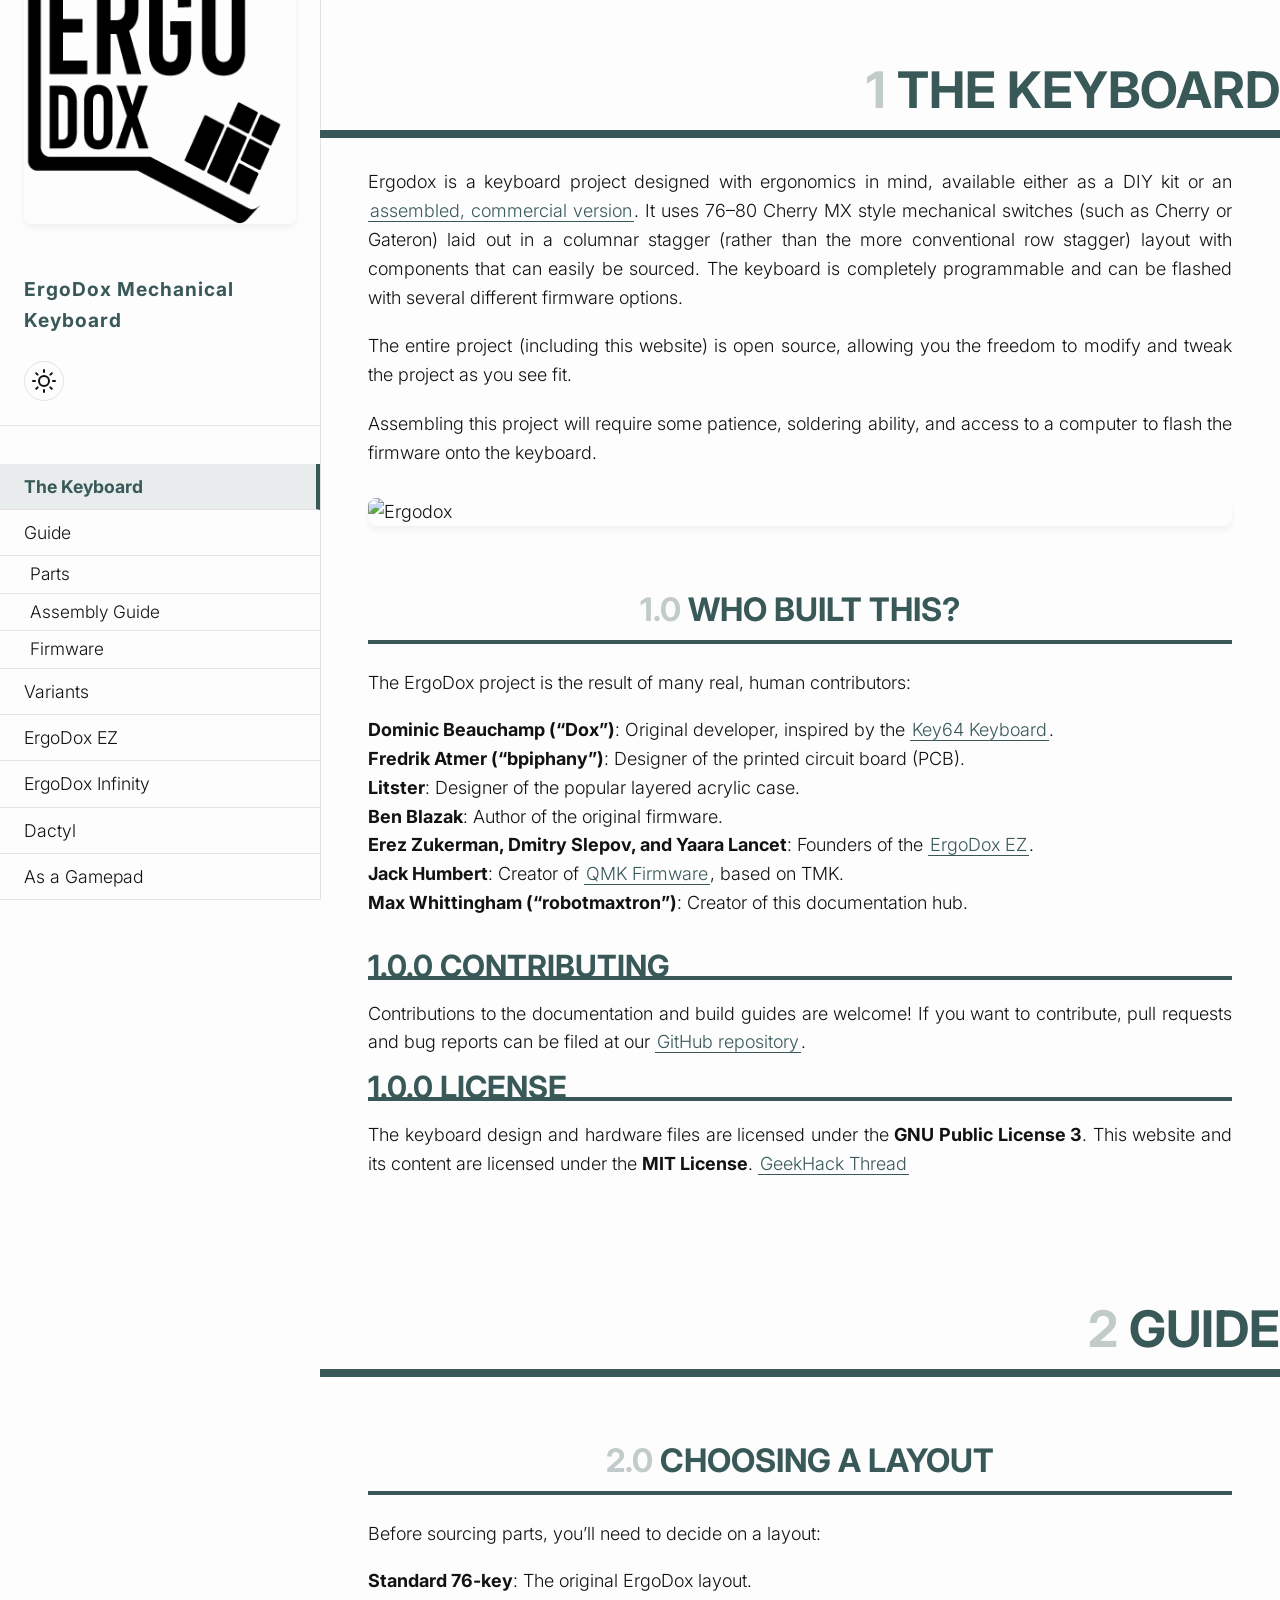
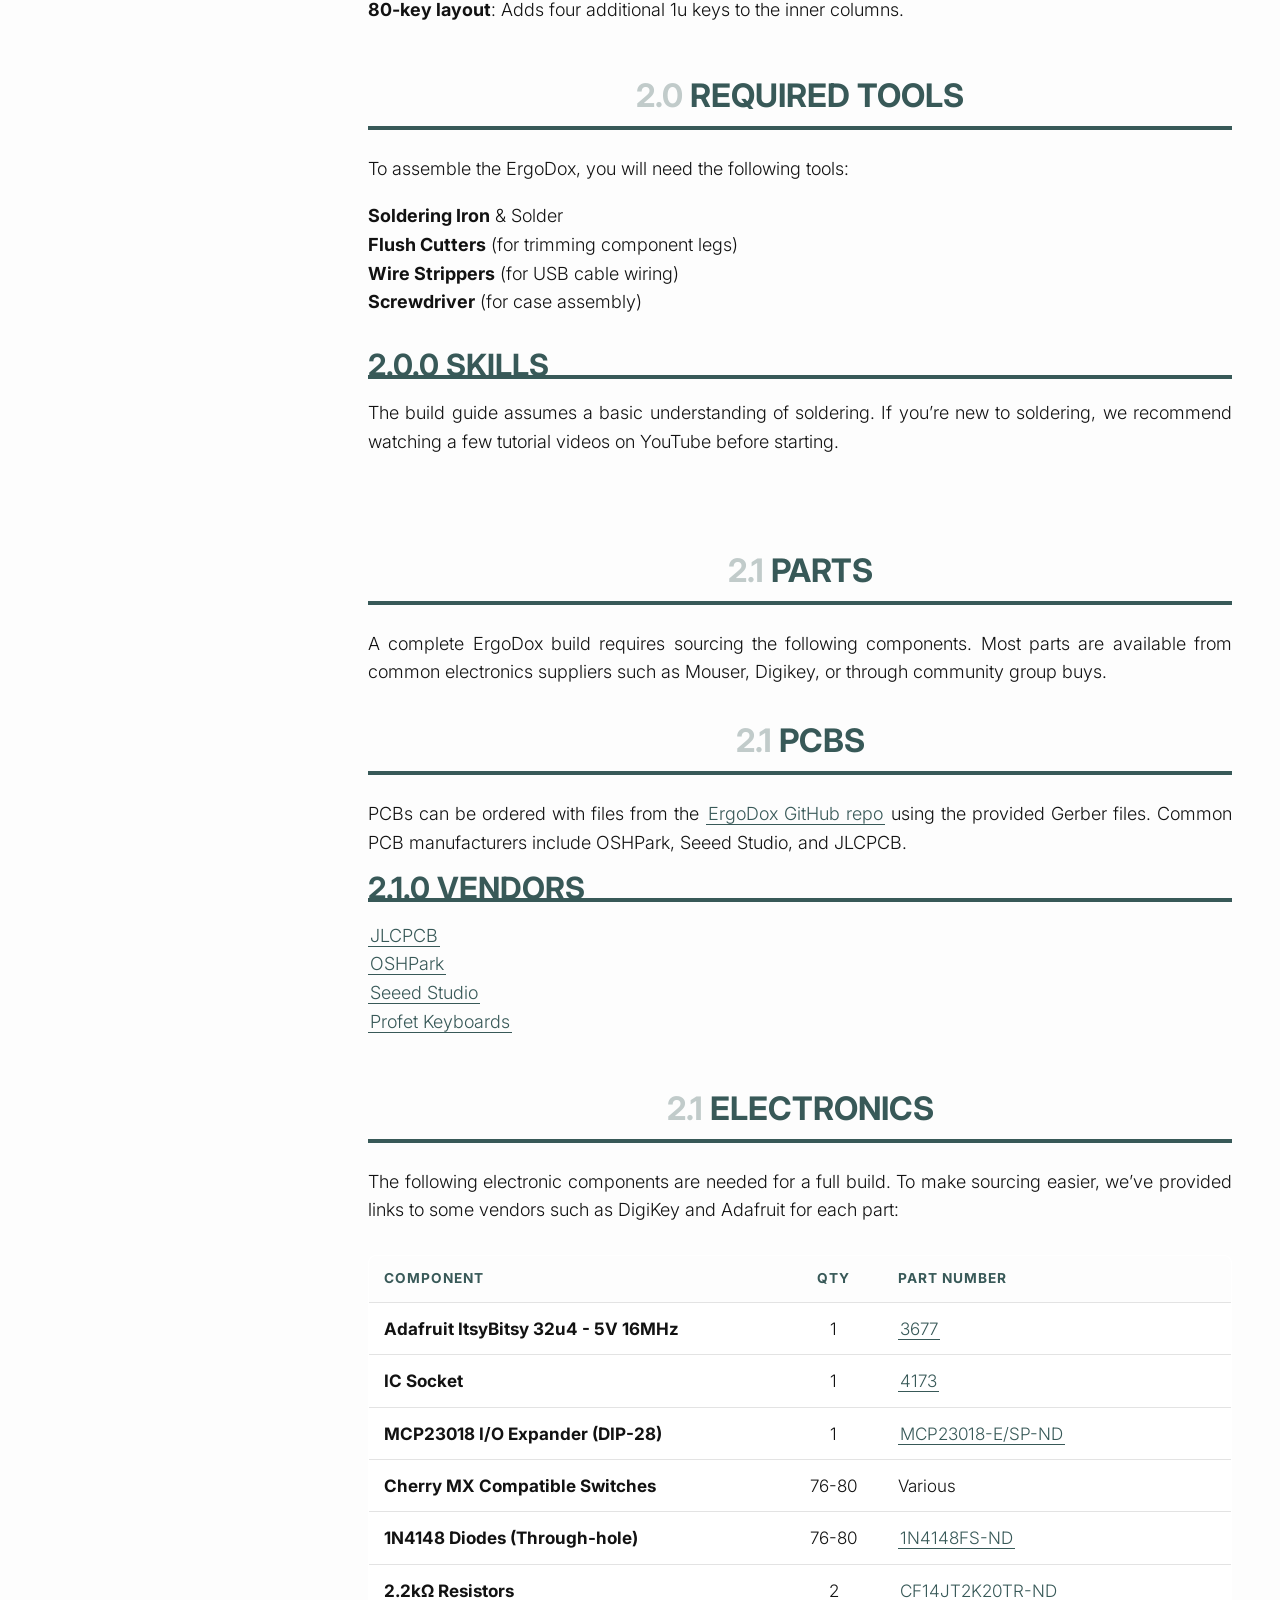
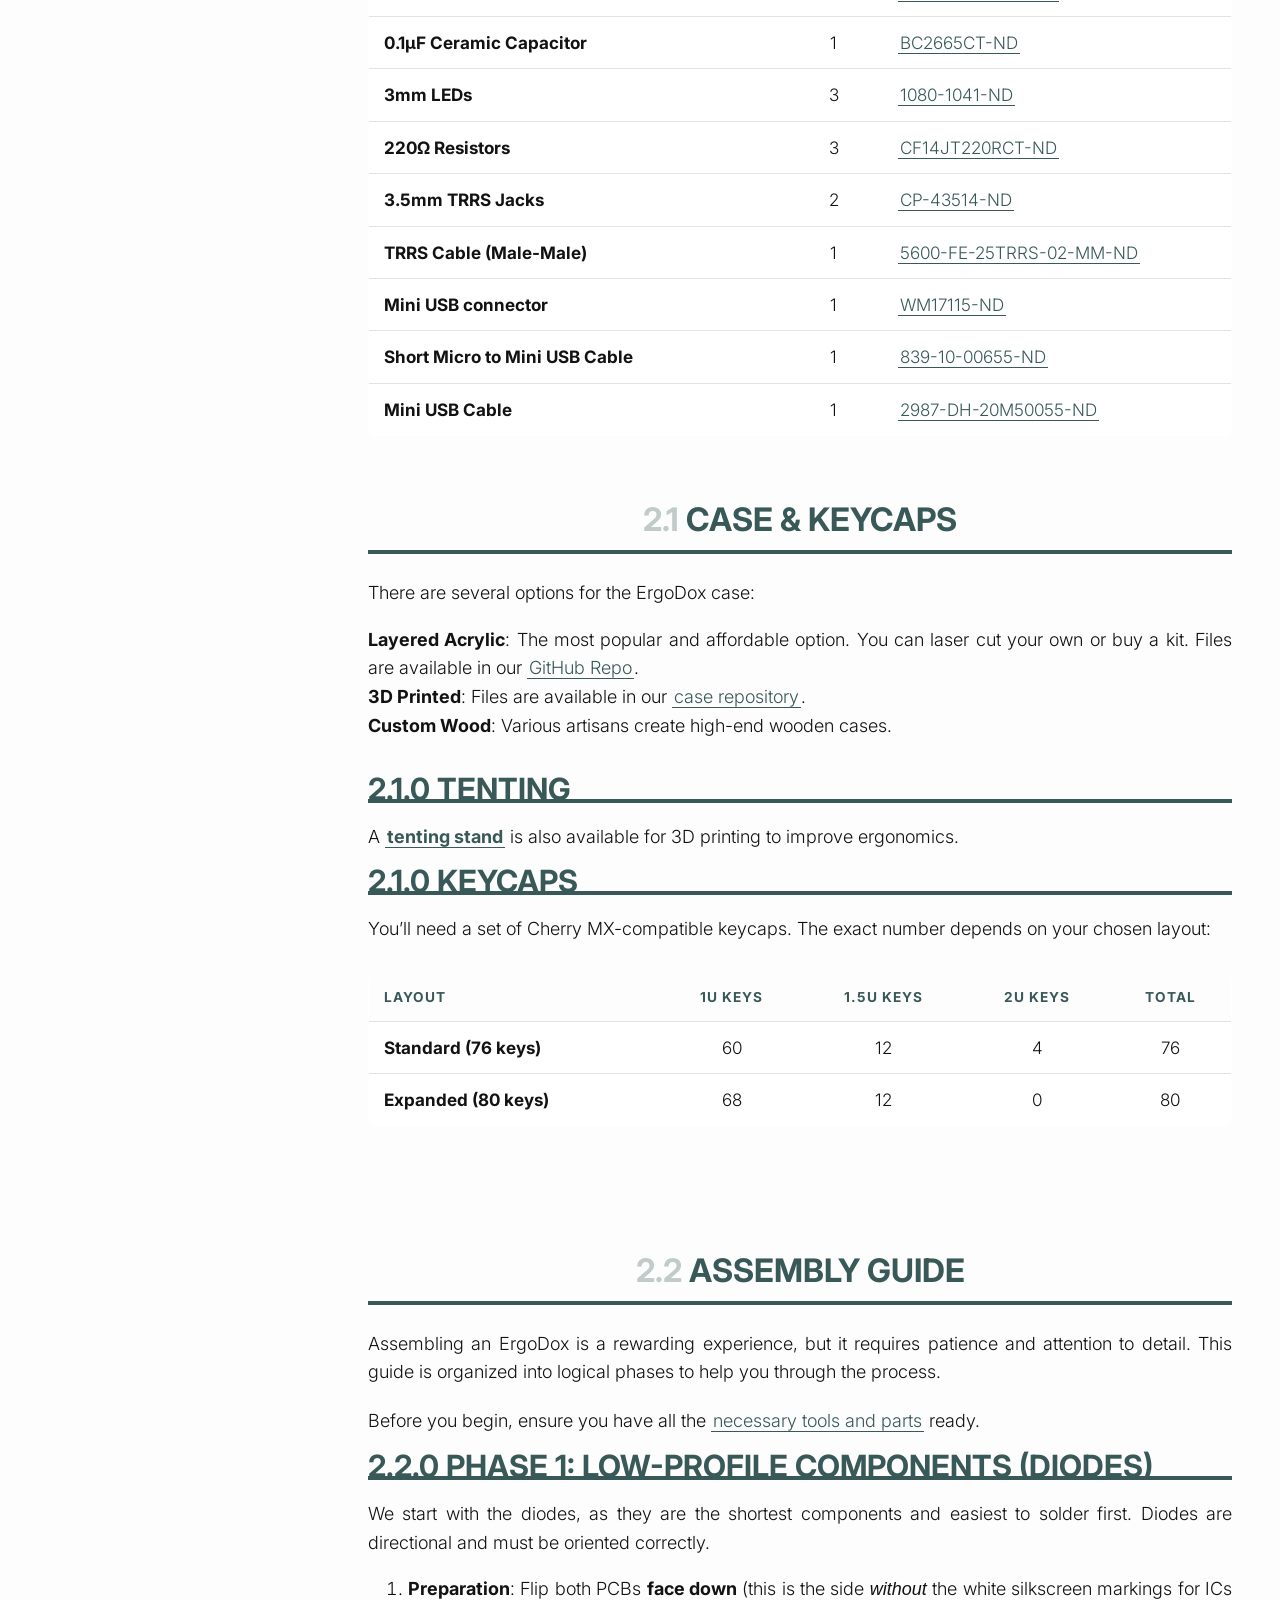
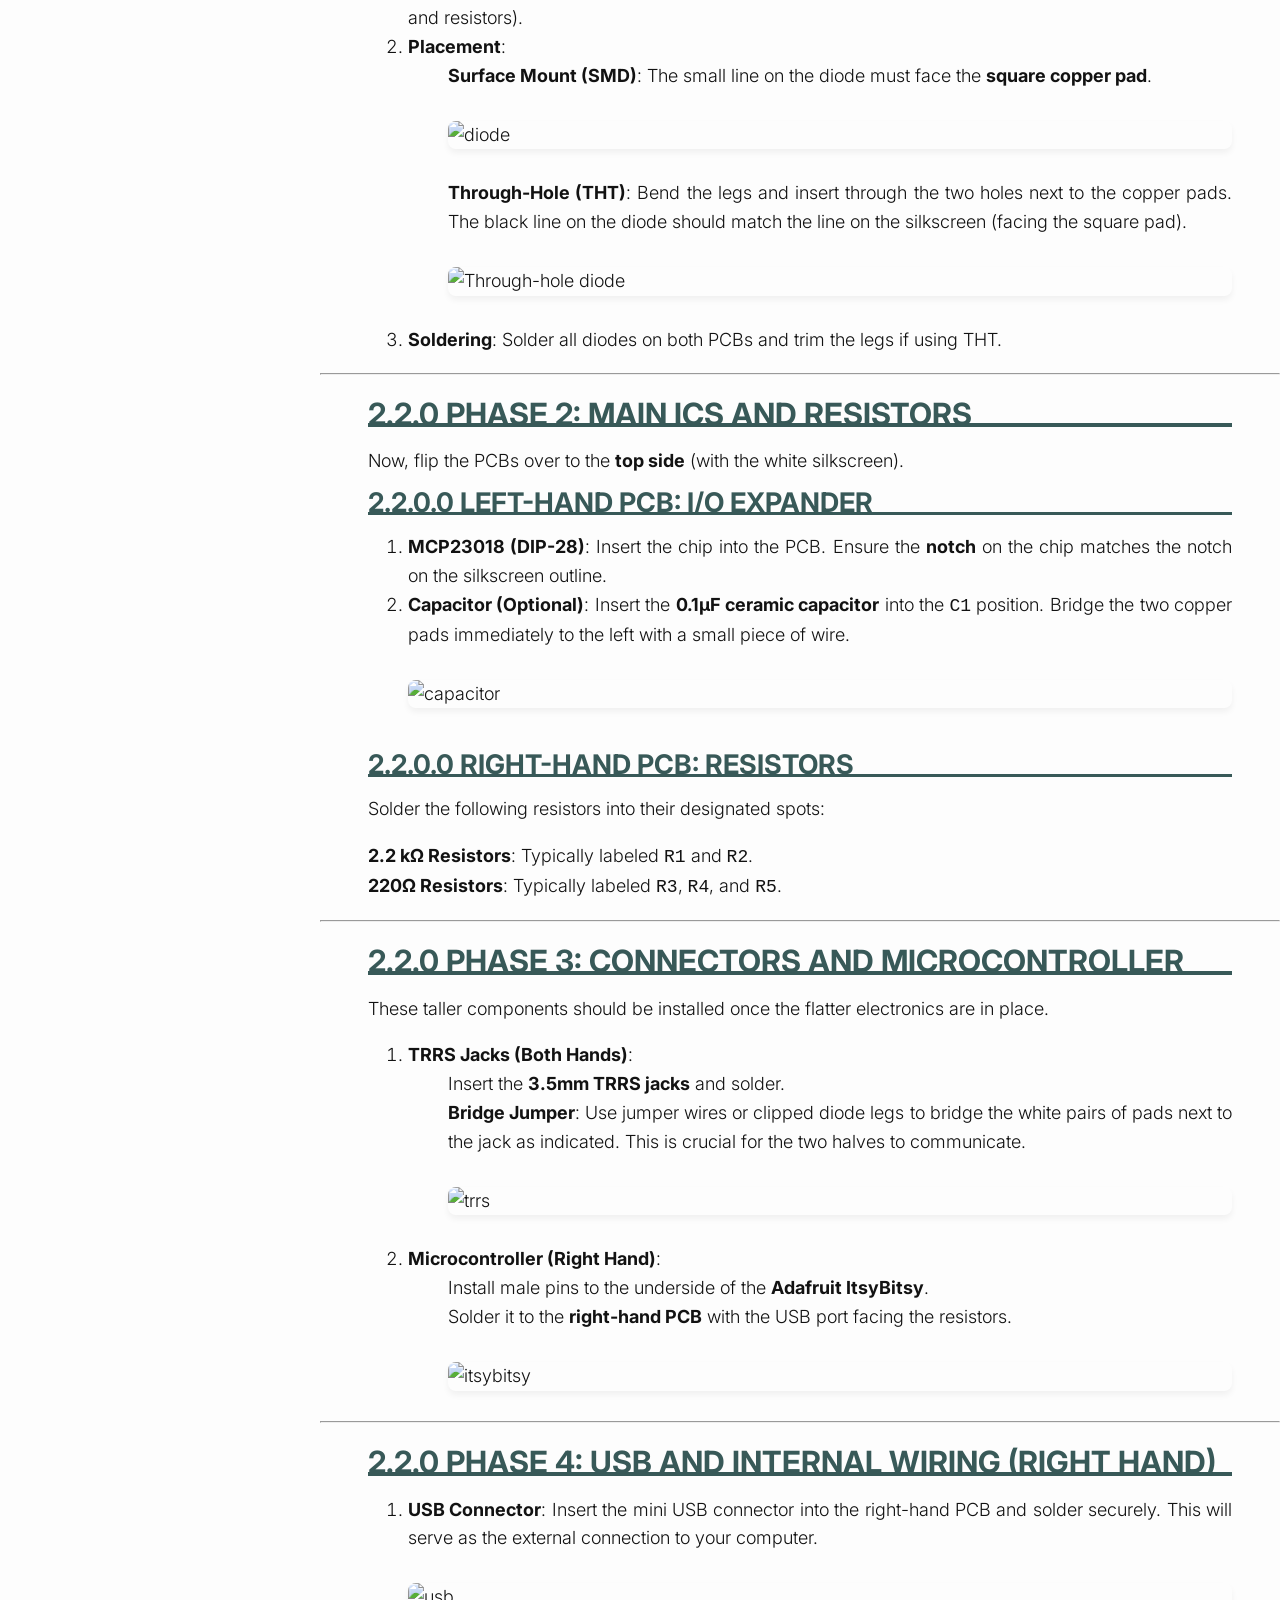
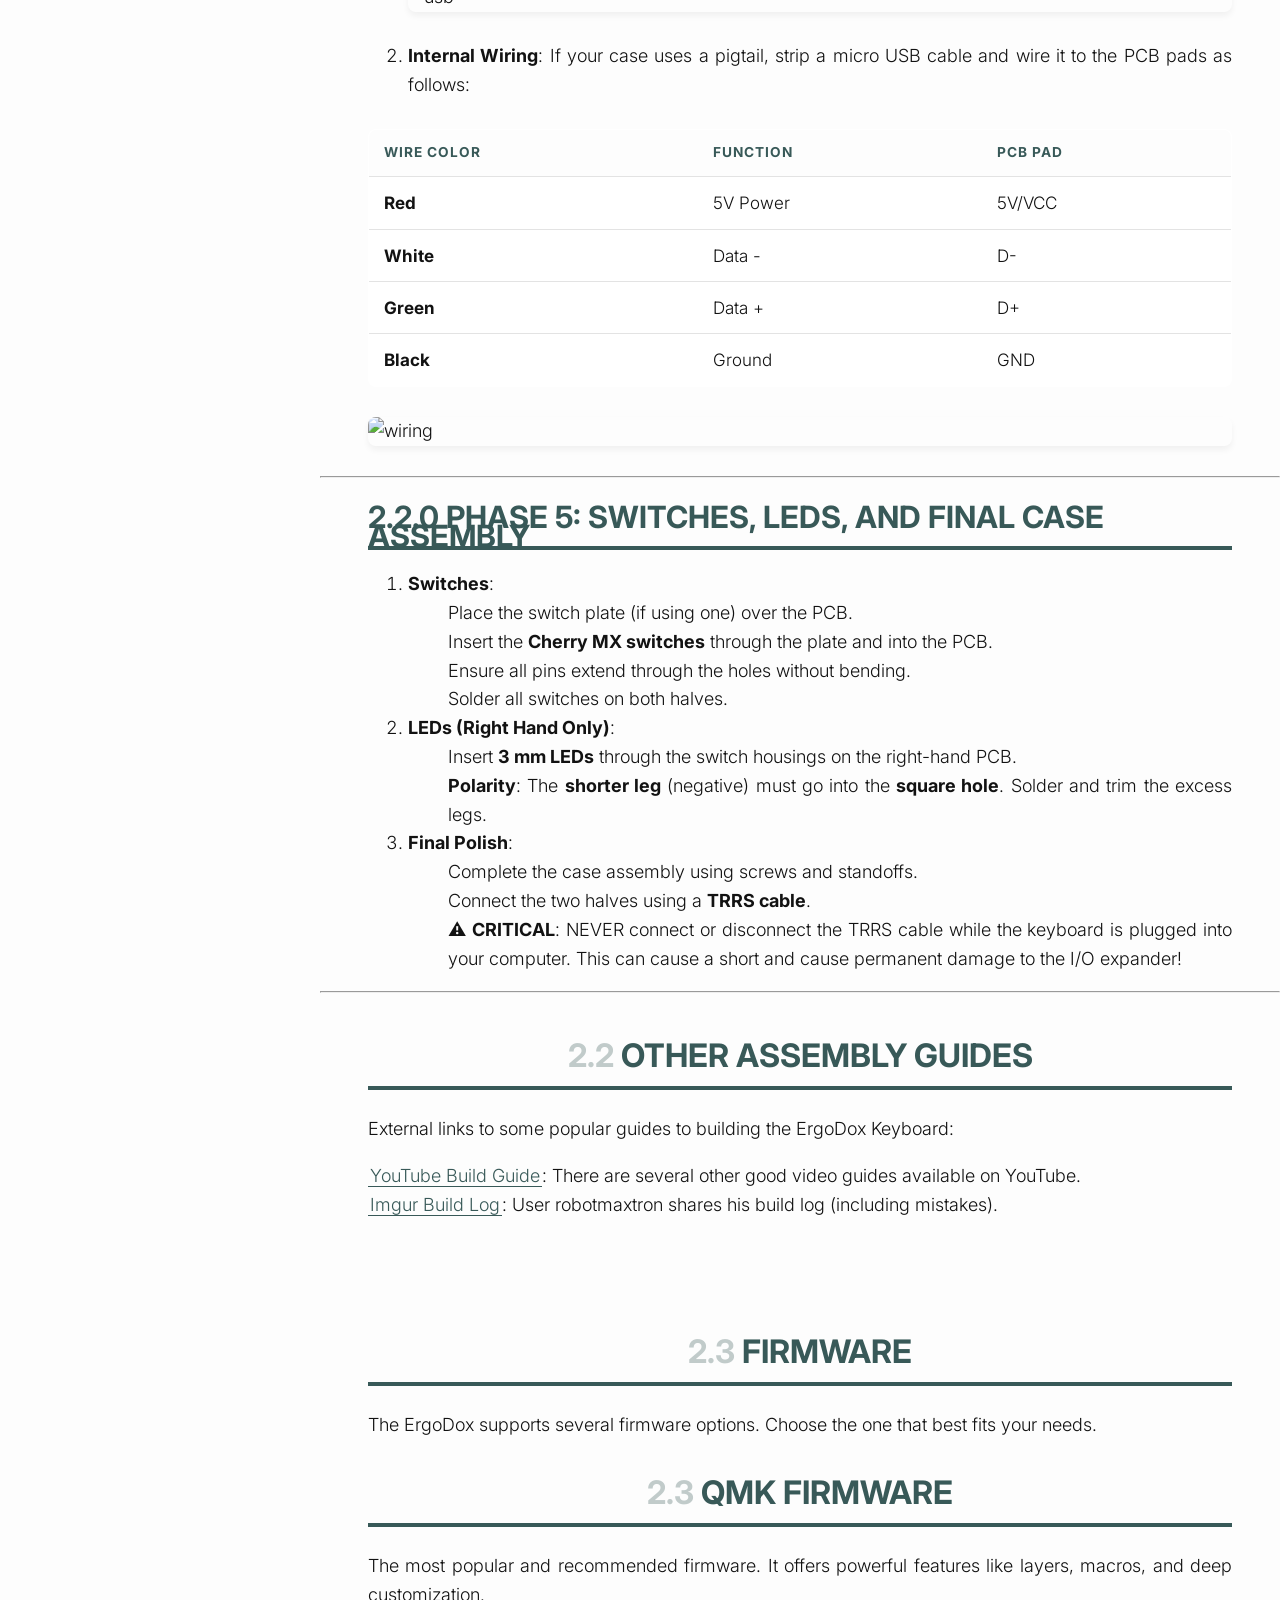
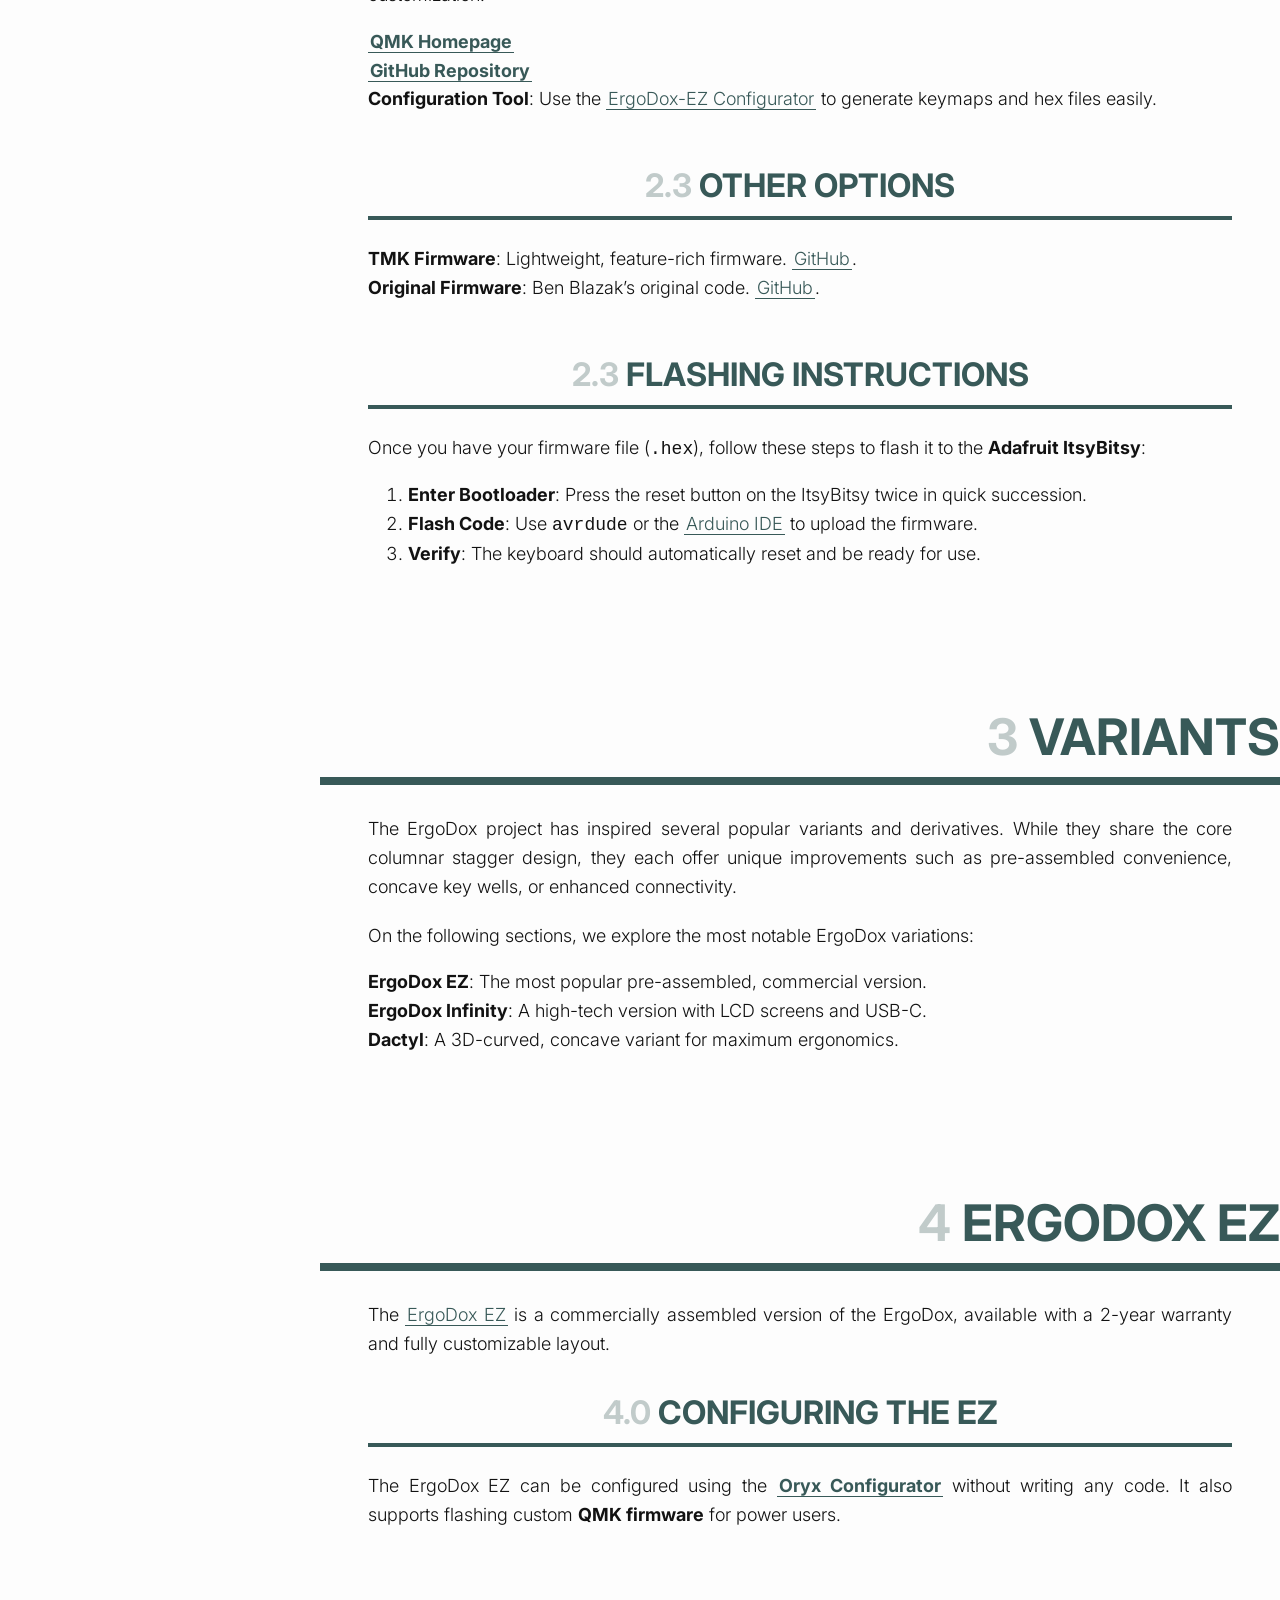
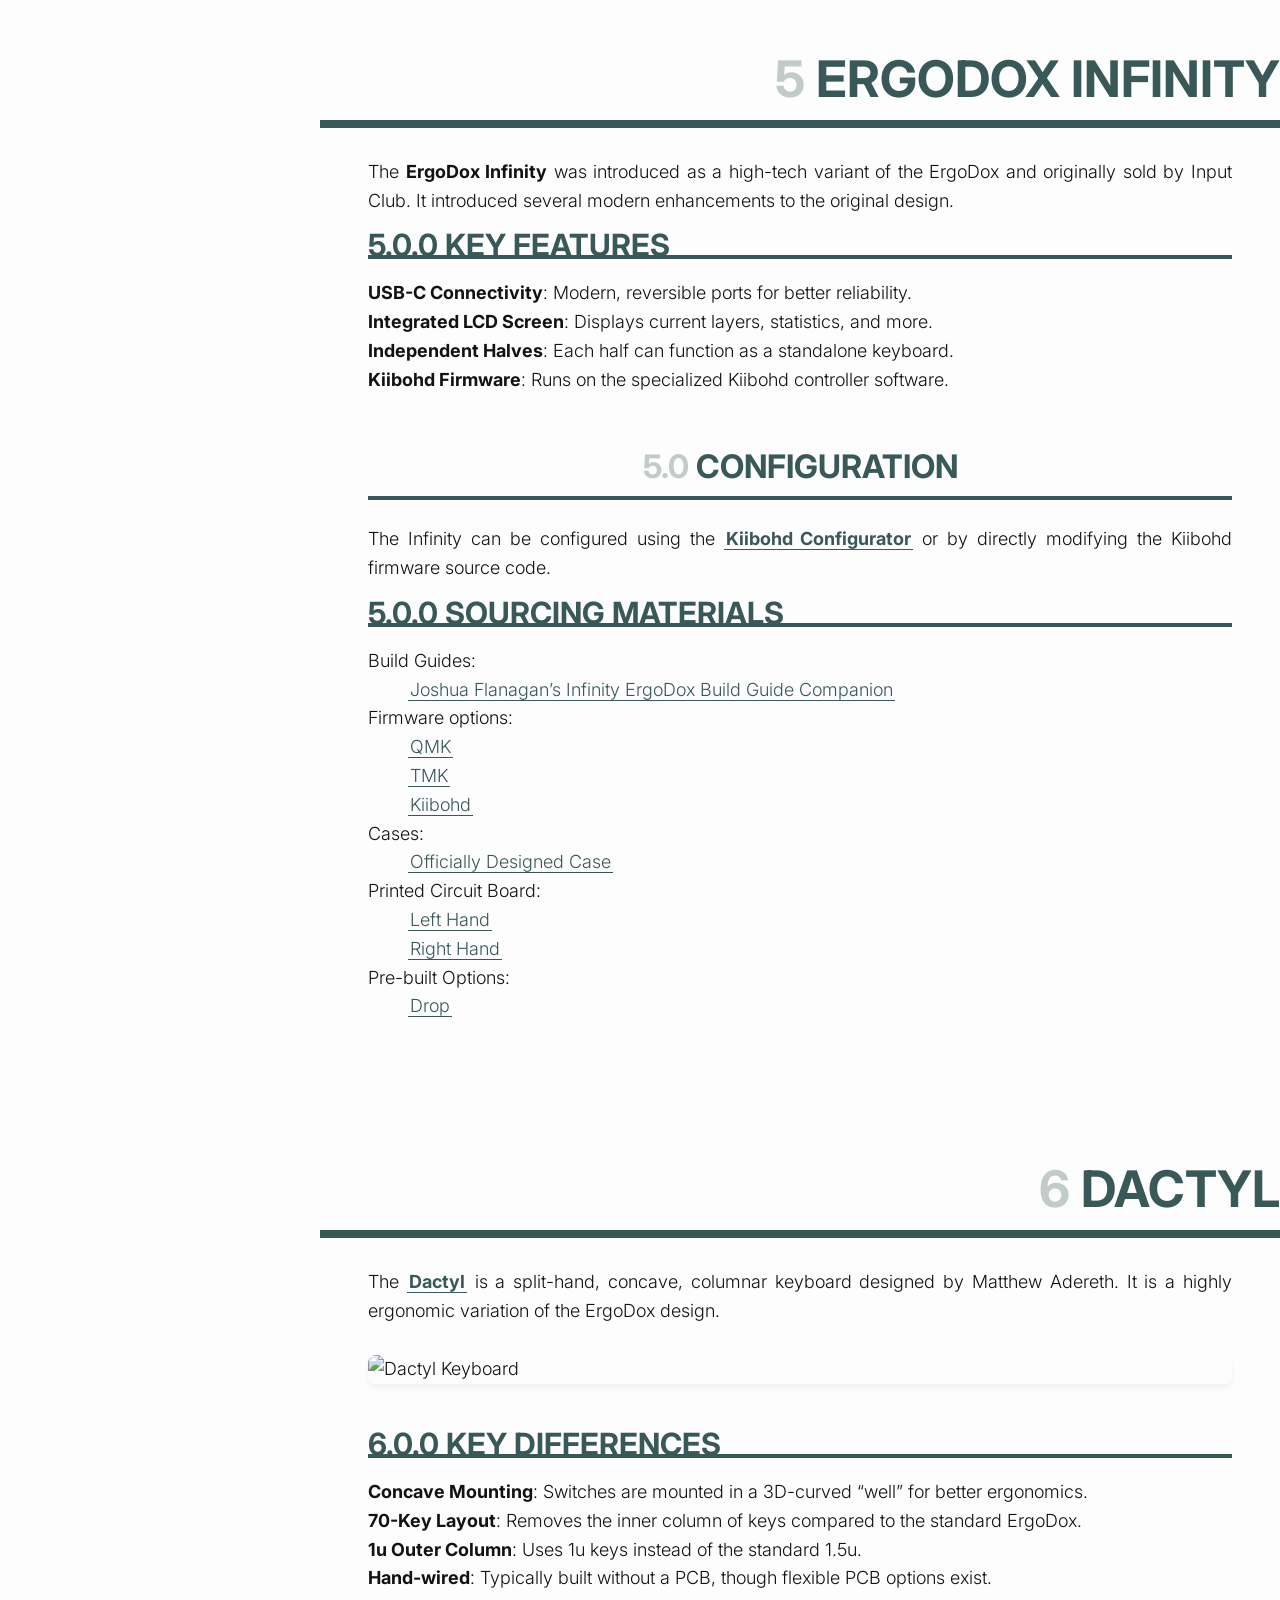
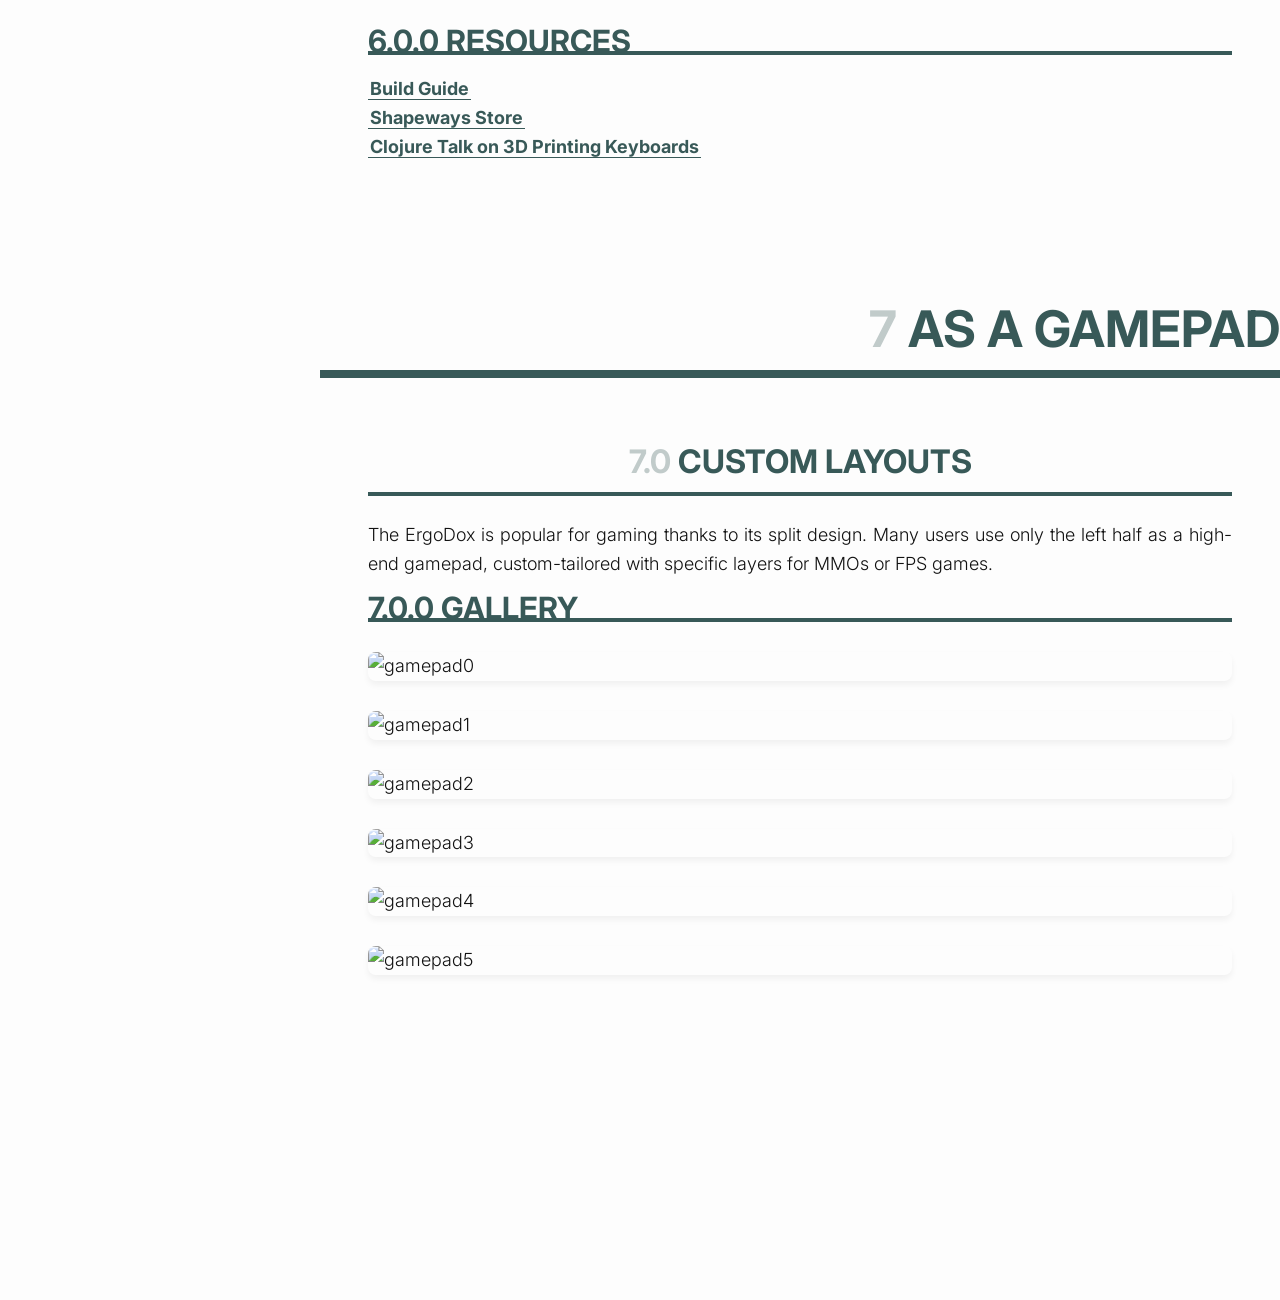
==== commit d4443bda: "enhancement: updated parts list to include a removed usb connector and usb cables. removed dead link" ====
--- a/index.html
+++ b/index.html
@@ -1,35 +1,624 @@
-<!doctype html><html><head><meta name=generator content="Hugo 0.157.0"><meta charset=UTF-8><title>ErgoDox Mechanical Keyboard</title><meta name=viewport content="width=device-width"><meta name=description content="Documentation and build guide for the ErgoDox mechanical keyboard"><link rel=stylesheet href=/css/main.css><link rel=preconnect href=https://fonts.googleapis.com><link rel=preconnect href=https://fonts.gstatic.com crossorigin><link href="https://fonts.googleapis.com/css2?family=Inter:wght@300;400;700&family=Overpass+Mono&display=swap" rel=stylesheet></head><body><div class=container><div class=overview><div class=sidebar-header><a href=/ class=logo-link><img src=/img/ergodox_logo.png alt="ErgoDox Logo" class=logo>
-</a><span class=toggle>close</span><header><span>ErgoDox Mechanical Keyboard</span></header><div class=header-controls><button id=theme-toggle aria-label="Toggle Theme">
-<svg class="sun" viewBox="0 0 24 24" width="24" height="24"><circle cx="12" cy="12" r="5"/><line x1="12" y1="1" x2="12" y2="3"/><line x1="12" y1="21" x2="12" y2="23"/><line x1="4.22" y1="4.22" x2="5.64" y2="5.64"/><line x1="18.36" y1="18.36" x2="19.78" y2="19.78"/><line x1="1" y1="12" x2="3" y2="12"/><line x1="21" y1="12" x2="23" y2="12"/><line x1="4.22" y1="19.78" x2="5.64" y2="18.36"/><line x1="18.36" y1="5.64" x2="19.78" y2="4.22"/></svg>
-<svg class="moon" viewBox="0 0 24 24" width="24" height="24"><path d="M21 12.79A9 9 0 1111.21 3 7 7 0 0021 12.79z"/></svg></button></div></div><ul id=nav><li><a href=#intro>The Keyboard</a></li><li class=parent><a href=#guide>Guide</a><ul><li><a href=#parts>Parts</a></li><li><a href=#assemble>Assembly Guide</a></li><li><a href=#firmware>Firmware</a></li></ul></li><li><a href=#variants>Variants</a></li><li><a href=#ez>ErgoDox EZ</a></li><li><a href=#infinity>ErgoDox Infinity</a></li><li><a href=#dactyl>Dactyl</a></li><li><a href=#gamepad>As a Gamepad</a></li></ul></div><div class=content><div id=progress-bar></div><span class=toggle>open</span><section id=intro class=h1><h1>The Keyboard</h1><p>Ergodox is a keyboard project designed with ergonomics in mind, available either as a DIY kit or an
-<a href=https://ergodox-ez.com>assembled, commercial version</a>. It uses 76–80 Cherry MX style mechanical switches (such as
+<!DOCTYPE html>
+<html>
+<head>
+	<meta name="generator" content="Hugo 0.157.0">
+    <meta charset="UTF-8">
+    <title>ErgoDox Mechanical Keyboard</title>
+    <meta name="viewport" content="width=device-width">
+    <meta name="description" content="Documentation and build guide for the ErgoDox mechanical keyboard">
+    
+    
+        
+        <link rel="stylesheet" href="/css/main.css">
+    
+    <link rel="preconnect" href="https://fonts.googleapis.com">
+    <link rel="preconnect" href="https://fonts.gstatic.com" crossorigin>
+    <link href="https://fonts.googleapis.com/css2?family=Inter:wght@300;400;700&family=Overpass+Mono&display=swap" rel="stylesheet">
+</head>
+<body>
+<div class="container">
+    <div class="overview">
+        <div class="sidebar-header">
+            <a href="/" class="logo-link">
+                <img src="/img/ergodox_logo.png" alt="ErgoDox Logo" class="logo">
+            </a>
+            <span class="toggle">close</span>
+            <header>
+                <span>ErgoDox Mechanical Keyboard</span>
+            </header>
+            <div class="header-controls">
+                <button id="theme-toggle" aria-label="Toggle Theme">
+                    <svg class="sun" viewBox="0 0 24 24" width="24" height="24"><circle cx="12" cy="12" r="5"></circle><line x1="12" y1="1" x2="12" y2="3"></line><line x1="12" y1="21" x2="12" y2="23"></line><line x1="4.22" y1="4.22" x2="5.64" y2="5.64"></line><line x1="18.36" y1="18.36" x2="19.78" y2="19.78"></line><line x1="1" y1="12" x2="3" y2="12"></line><line x1="21" y1="12" x2="23" y2="12"></line><line x1="4.22" y1="19.78" x2="5.64" y2="18.36"></line><line x1="18.36" y1="5.64" x2="19.78" y2="4.22"></line></svg>
+                    <svg class="moon" viewBox="0 0 24 24" width="24" height="24"><path d="M21 12.79A9 9 0 1 1 11.21 3 7 7 0 0 0 21 12.79z"></path></svg>
+                </button>
+            </div>
+        </div>
+
+        
+        
+        
+        
+        <ul id="nav">
+            
+            
+            
+            <li class="">
+                <a href="#intro">The Keyboard</a>
+                
+            </li>
+            
+            
+            
+            <li class="parent">
+                <a href="#guide">Guide</a>
+                
+                <ul>
+                    
+                    
+                    
+                    <li class="">
+                        <a href="#parts">Parts</a>
+                        
+                    </li>
+                    
+                    
+                    
+                    <li class="">
+                        <a href="#assemble">Assembly Guide</a>
+                        
+                    </li>
+                    
+                    
+                    
+                    <li class="">
+                        <a href="#firmware">Firmware</a>
+                        
+                    </li>
+                    
+                </ul>
+                
+            </li>
+            
+            
+            
+            <li class="">
+                <a href="#variants">Variants</a>
+                
+            </li>
+            
+            
+            
+            <li class="">
+                <a href="#ez">ErgoDox EZ</a>
+                
+            </li>
+            
+            
+            
+            <li class="">
+                <a href="#infinity">ErgoDox Infinity</a>
+                
+            </li>
+            
+            
+            
+            <li class="">
+                <a href="#dactyl">Dactyl</a>
+                
+            </li>
+            
+            
+            
+            <li class="">
+                <a href="#gamepad">As a Gamepad</a>
+                
+            </li>
+            
+        </ul>
+    </div>
+
+    <div class="content">
+        <div id="progress-bar"></div>
+        <span class="toggle">open</span>
+        
+        
+        
+        <section id="intro" class="h1">
+            <h1>
+            The Keyboard
+            </h1>
+            <p>Ergodox is a keyboard project designed with ergonomics in mind, available either as a DIY kit or an
+<a href="https://ergodox-ez.com">assembled, commercial version</a>. It uses 76–80 Cherry MX style mechanical switches (such as
 Cherry or Gateron)
 laid out in a columnar stagger (rather than the more conventional row stagger) layout with components that can easily
-be sourced. The keyboard is completely programmable and can be flashed with several different firmware options.</p><p>The entire project (including this website) is open source, allowing you the freedom to modify and tweak the project as
-you see fit.</p><p>Assembling this project will require some patience, soldering ability, and access to a computer to flash the firmware
-onto the keyboard.</p><p><img src=../img/ErgoDox-original-min.png alt=Ergodox></p><h2 id=who-built-this>Who built this?</h2><p>The ErgoDox project is the result of many real, human contributors:</p><ul><li><strong>Dominic Beauchamp (&ldquo;Dox&rdquo;)</strong>: Original developer, inspired by the <a href=https://www.key64.org>Key64 Keyboard</a>.</li><li><strong>Fredrik Atmer (&ldquo;bpiphany&rdquo;)</strong>: Designer of the printed circuit board (PCB).</li><li><strong>Litster</strong>: Designer of the popular layered acrylic case.</li><li><strong>Ben Blazak</strong>: Author of the original firmware.</li><li><strong>Erez Zukerman, Dmitry Slepov, and Yaara Lancet</strong>: Founders of the <a href=https://ergodox-ez.com>ErgoDox EZ</a>.</li><li><strong>Jack Humbert</strong>: Creator of <a href=https://github.com/jackhumbert/qmk_firmware>QMK Firmware</a>, based on TMK.</li><li><strong>Max Whittingham (&ldquo;robotmaxtron&rdquo;)</strong>: Creator of this documentation hub.</li></ul><h3 id=contributing>Contributing</h3><p>Contributions to the documentation and build guides are welcome! If you want to contribute, pull requests and bug
-reports can be filed at our <a href=https://github.com/robotmaxtron/ergodox-io>GitHub repository</a>.</p><h3 id=license>License</h3><p>The keyboard design and hardware files are licensed under the <strong>GNU Public License 3</strong>. This website and its content
+be sourced. The keyboard is completely programmable and can be flashed with several different firmware options.</p>
+<p>The entire project (including this website) is open source, allowing you the freedom to modify and tweak the project as
+you see fit.</p>
+<p>Assembling this project will require some patience, soldering ability, and access to a computer to flash the firmware
+onto the keyboard.</p>
+<p><img src="../img/ErgoDox-original-min.png" alt="Ergodox"></p>
+<h2 id="who-built-this">Who built this?</h2>
+<p>The ErgoDox project is the result of many real, human contributors:</p>
+<ul>
+<li><strong>Dominic Beauchamp (&ldquo;Dox&rdquo;)</strong>: Original developer, inspired by the <a href="https://www.key64.org">Key64 Keyboard</a>.</li>
+<li><strong>Fredrik Atmer (&ldquo;bpiphany&rdquo;)</strong>: Designer of the printed circuit board (PCB).</li>
+<li><strong>Litster</strong>: Designer of the popular layered acrylic case.</li>
+<li><strong>Ben Blazak</strong>: Author of the original firmware.</li>
+<li><strong>Erez Zukerman, Dmitry Slepov, and Yaara Lancet</strong>: Founders of the <a href="https://ergodox-ez.com">ErgoDox EZ</a>.</li>
+<li><strong>Jack Humbert</strong>: Creator of <a href="https://github.com/jackhumbert/qmk_firmware">QMK Firmware</a>, based on TMK.</li>
+<li><strong>Max Whittingham (&ldquo;robotmaxtron&rdquo;)</strong>: Creator of this documentation hub.</li>
+</ul>
+<h3 id="contributing">Contributing</h3>
+<p>Contributions to the documentation and build guides are welcome! If you want to contribute, pull requests and bug
+reports can be filed at our <a href="https://github.com/robotmaxtron/ergodox-io">GitHub repository</a>.</p>
+<h3 id="license">License</h3>
+<p>The keyboard design and hardware files are licensed under the <strong>GNU Public License 3</strong>. This website and its content
 are licensed under the <strong>MIT License</strong>.
-<a href="https://geekhack.org/index.php?topic=22780.0">GeekHack Thread</a></p></section><section id=guide class=h1><h1>Guide</h1><h2 id=choosing-a-layout>Choosing a Layout</h2><p>Before sourcing parts, you&rsquo;ll need to decide on a layout:</p><ul><li><strong>Standard 76-key</strong>: The original ErgoDox layout.</li><li><strong>80-key layout</strong>: Adds four additional 1u keys to the inner columns.</li></ul><h2 id=required-tools>Required Tools</h2><p>To assemble the ErgoDox, you will need the following tools:</p><ul><li><strong>Soldering Iron</strong> & Solder</li><li><strong>Flush Cutters</strong> (for trimming component legs)</li><li><strong>Wire Strippers</strong> (for USB cable wiring)</li><li><strong>Screwdriver</strong> (for case assembly)</li></ul><h3 id=skills>Skills</h3><p>The build guide assumes a basic understanding of soldering. If you&rsquo;re new to soldering, we recommend watching a few tutorial videos on YouTube before starting.</p></section><section id=parts class=h2><h2>Parts</h2><p>A complete ErgoDox build requires sourcing the following components. Most parts are available from common electronics
-suppliers such as Mouser, Digikey, or through community group buys.</p><h2 id=pcbs>PCBs</h2><p>PCBs can be ordered with files from the <a href=https://github.com/robotmaxtron/ErgoDox>ErgoDox GitHub repo</a> using the
-provided Gerber files. Common PCB manufacturers include OSHPark, Seeed Studio, and JLCPCB.</p><h2 id=electronics>Electronics</h2><p>The following electronic components are needed for a full build. To make sourcing easier, we&rsquo;ve provided links to
-some vendors such as DigiKey for each part:</p><table><thead><tr><th style=text-align:left>Component</th><th style=text-align:center>Qty</th><th style=text-align:left>Part Number</th></tr></thead><tbody><tr><td style=text-align:left><strong>Adafruit ItsyBitsy 32u4 - 5V 16MHz</strong></td><td style=text-align:center>1</td><td style=text-align:left><a href=https://www.adafruit.com/product/3677>3677</a></td></tr><tr><td style=text-align:left><strong>MCP23018 I/O Expander (DIP-28)</strong></td><td style=text-align:center>1</td><td style=text-align:left><a href=https://www.digikey.com/en/products/detail/microchip-technology/MCP23018-E-SP/2126296>MCP23018-E/SP-ND</a></td></tr><tr><td style=text-align:left><strong>Cherry MX Compatible Switches</strong></td><td style=text-align:center>76-80</td><td style=text-align:left>Various</td></tr><tr><td style=text-align:left><strong>1N4148 Diodes (Through-hole)</strong></td><td style=text-align:center>76-80</td><td style=text-align:left><a href=https://www.digikey.com/en/products/detail/onsemi/1N4148/458603>1N4148FS-ND</a></td></tr><tr><td style=text-align:left><strong>2.2kΩ Resistors</strong></td><td style=text-align:center>2</td><td style=text-align:left><a href=https://www.digikey.com/en/products/detail/stackpole-electronics-inc/CF14JT2K20/1741321>CF14JT2K20TR-ND</a></td></tr><tr><td style=text-align:left><strong>0.1µF Ceramic Capacitor</strong></td><td style=text-align:center>1</td><td style=text-align:left><a href=https://www.digikey.com/en/products/detail/vishay-beyschlag-draloric-bc-components/K104K10X7RF5UH5/2356754>BC2665CT-ND</a></td></tr><tr><td style=text-align:left><strong>3mm LEDs</strong></td><td style=text-align:center>3</td><td style=text-align:left><a href=https://www.digikey.com/en/products/detail/everlight-electronics-co-ltd/HLMP1301-QT264-3ID/2675532>1080-1041-ND</a></td></tr><tr><td style=text-align:left><strong>220Ω Resistors</strong></td><td style=text-align:center>3</td><td style=text-align:left><a href=https://www.digikey.com/en/products/detail/stackpole-electronics-inc/CF14JT220R/1741346>CF14JT220RCT-ND</a></td></tr><tr><td style=text-align:left><strong>3.5mm TRRS Jacks</strong></td><td style=text-align:center>2</td><td style=text-align:left><a href=https://www.digikey.com/en/products/detail/cui-devices/SJ-43514/368146>CP-43514-ND</a></td></tr><tr><td style=text-align:left><strong>TRRS Cable (Male-Male)</strong></td><td style=text-align:center>1</td><td style=text-align:left><a href=https://www.digikey.com/en/products/detail/my-cable-mart/FE-25TRRS-02-MM/24387360>5600-FE-25TRRS-02-MM-ND</a></td></tr><tr><td style=text-align:left><strong>Micro USB Cable</strong></td><td style=text-align:center>1</td><td style=text-align:left><a href=https://www.digikey.com/en/products/detail/cvilux-usa/DH-20M50057/13177527>2987-DH-20M50057-ND</a></td></tr></tbody></table><h2 id=case--keycaps>Case & Keycaps</h2><p>There are several options for the ErgoDox case:</p><ul><li><strong>Layered Acrylic</strong>: The most popular and affordable option. You can laser cut your own or buy a kit. Files are
-available in our <a href=https://github.com/robotmaxtron/ErgoDox/tree/master/ErgoDox%20Acrylic%20Case>GitHub Repo</a>.</li><li><strong>3D Printed</strong>: Files are available in our <a href=https://github.com/robotmaxtron/ergodox-case>case repository</a>.</li><li><strong>Custom Wood</strong>: Various artisans create high-end wooden cases.</li></ul><h3 id=tenting>Tenting</h3><p>A <strong><a href=https://github.com/Ergodox-io/ergodox-tent>tenting stand</a></strong> is also available for 3D printing to improve ergonomics.</p><h3 id=keycaps>Keycaps</h3><p>You&rsquo;ll need a set of Cherry MX-compatible keycaps. The exact number depends on your chosen layout:</p><table><thead><tr><th style=text-align:left>Layout</th><th style=text-align:center>1u Keys</th><th style=text-align:center>1.5u Keys</th><th style=text-align:center>2u Keys</th><th style=text-align:center>Total</th></tr></thead><tbody><tr><td style=text-align:left><strong>Standard (76 keys)</strong></td><td style=text-align:center>60</td><td style=text-align:center>12</td><td style=text-align:center>4</td><td style=text-align:center>76</td></tr><tr><td style=text-align:left><strong>Expanded (80 keys)</strong></td><td style=text-align:center>68</td><td style=text-align:center>12</td><td style=text-align:center>0</td><td style=text-align:center>80</td></tr></tbody></table></section><section id=assemble class=h2><h2>Assembly Guide</h2><p>Assembling an ErgoDox is a rewarding experience, but it requires patience and attention to detail. This guide is
-organized into logical phases to help you through the process.</p><p>Before you begin, ensure you have all the <a href=#parts>necessary tools and parts</a> ready.</p><h3 id=phase-1-low-profile-components-diodes>Phase 1: Low-Profile Components (Diodes)</h3><p>We start with the diodes, as they are the shortest components and easiest to solder first. Diodes are directional and
-must be oriented correctly.</p><ol><li><strong>Preparation</strong>: Flip both PCBs <strong>face down</strong> (this is the side <em>without</em> the white silkscreen markings for ICs and
-resistors).</li><li><strong>Placement</strong>:<ul><li><strong>Surface Mount (SMD)</strong>: The small line on the diode must face the <strong>square copper pad</strong>.</li><li><img src=../img/diode-min.jpg alt=diode></li><li><strong>Through-Hole (THT)</strong>: Bend the legs and insert through the two holes next to the copper pads. The black line
-on the diode should match the line on the silkscreen (facing the square pad).</li><li><img src=../img/th-diode-min.jpg alt="Through-hole diode"></li></ul></li><li><strong>Soldering</strong>: Solder all diodes on both PCBs and trim the legs if using THT.</li></ol><hr><h3 id=phase-2-main-ics-and-resistors>Phase 2: Main ICs and Resistors</h3><p>Now, flip the PCBs over to the <strong>top side</strong> (with the white silkscreen).</p><h4 id=left-hand-pcb-io-expander>Left-Hand PCB: I/O Expander</h4><ol><li><strong>MCP23018 (DIP-28)</strong>: Insert the chip into the PCB. Ensure the <strong>notch</strong> on the chip matches the notch on the
-silkscreen outline.</li><li><strong>Capacitor (Optional)</strong>: Insert the <strong>0.1µF ceramic capacitor</strong> into the <code>C1</code> position. Bridge the two copper pads
-immediately to the left with a small piece of wire. <img src=../img/ceramic-min.jpg alt=capacitor></li></ol><h4 id=right-hand-pcb-resistors>Right-Hand PCB: Resistors</h4><p>Solder the following resistors into their designated spots:</p><ul><li><strong>2.2 kΩ Resistors</strong>: Typically labeled <code>R1</code> and <code>R2</code>.</li><li><strong>220Ω Resistors</strong>: Typically labeled <code>R3</code>, <code>R4</code>, and <code>R5</code>.</li></ul><hr><h3 id=phase-3-connectors-and-microcontroller>Phase 3: Connectors and Microcontroller</h3><p>These taller components should be installed once the flatter electronics are in place.</p><ol><li><p><strong>TRRS Jacks (Both Hands)</strong>:</p><ul><li>Insert the <strong>3.5mm TRRS jacks</strong> and solder.</li><li><strong>Bridge Jumper</strong>: Use jumper wires or clipped diode legs to bridge the white pairs of pads next to the jack as
-indicated. This is crucial for the two halves to communicate.</li><li><img src=../img/trrs-min.jpg alt=trrs></li></ul></li><li><p><strong>Microcontroller (Right Hand)</strong>:</p><ul><li>Install male pins to the underside of the <strong>Adafruit ItsyBitsy</strong>.</li><li>Solder it to the <strong>right-hand PCB</strong> with the USB port facing the resistors.</li><li><img src=../img/teensy-min.jpg alt=itsybitsy></li></ul></li></ol><hr><h3 id=phase-4-usb-and-internal-wiring-right-hand>Phase 4: USB and Internal Wiring (Right Hand)</h3><ol><li><strong>USB Connector</strong>: Insert the micro USB connector into the right-hand PCB and solder securely. This will serve as
+<a href="https://geekhack.org/index.php?topic=22780.0">GeekHack Thread</a></p>
+
+        </section>
+        
+        <section id="guide" class="h1">
+            <h1>
+            Guide
+            </h1>
+            <h2 id="choosing-a-layout">Choosing a Layout</h2>
+<p>Before sourcing parts, you&rsquo;ll need to decide on a layout:</p>
+<ul>
+<li><strong>Standard 76-key</strong>: The original ErgoDox layout.</li>
+<li><strong>80-key layout</strong>: Adds four additional 1u keys to the inner columns.</li>
+</ul>
+<h2 id="required-tools">Required Tools</h2>
+<p>To assemble the ErgoDox, you will need the following tools:</p>
+<ul>
+<li><strong>Soldering Iron</strong> &amp; Solder</li>
+<li><strong>Flush Cutters</strong> (for trimming component legs)</li>
+<li><strong>Wire Strippers</strong> (for USB cable wiring)</li>
+<li><strong>Screwdriver</strong> (for case assembly)</li>
+</ul>
+<h3 id="skills">Skills</h3>
+<p>The build guide assumes a basic understanding of soldering. If you&rsquo;re new to soldering, we recommend watching a few
+tutorial videos on YouTube before starting.</p>
+
+        </section>
+        
+        <section id="parts" class="h2">
+            <h2>
+            Parts
+            </h2>
+            <p>A complete ErgoDox build requires sourcing the following components. Most parts are available from common electronics
+suppliers such as Mouser, Digikey, or through community group buys.</p>
+<h2 id="pcbs">PCBs</h2>
+<p>PCBs can be ordered with files from the <a href="https://github.com/robotmaxtron/ErgoDox">ErgoDox GitHub repo</a> using the
+provided Gerber files. Common PCB manufacturers include OSHPark, Seeed Studio, and JLCPCB.</p>
+<h3 id="vendors">Vendors</h3>
+<ul>
+<li><a href="https://jlcpcb.com/">JLCPCB</a></li>
+<li><a href="https://oshpark.com/">OSHPark</a></li>
+<li><a href="https://www.seeedstudio.com/">Seeed Studio</a></li>
+<li><a href="https://shop.profetkeyboards.com/product/ergodox-pcbs">Profet Keyboards</a></li>
+</ul>
+<h2 id="electronics">Electronics</h2>
+<p>The following electronic components are needed for a full build. To make sourcing easier, we&rsquo;ve provided links to
+some vendors such as DigiKey and Adafruit for each part:</p>
+<table>
+  <thead>
+      <tr>
+          <th style="text-align: left">Component</th>
+          <th style="text-align: center">Qty</th>
+          <th style="text-align: left">Part Number</th>
+      </tr>
+  </thead>
+  <tbody>
+      <tr>
+          <td style="text-align: left"><strong>Adafruit ItsyBitsy 32u4 - 5V 16MHz</strong></td>
+          <td style="text-align: center">1</td>
+          <td style="text-align: left"><a href="https://www.adafruit.com/product/3677">3677</a></td>
+      </tr>
+      <tr>
+          <td style="text-align: left"><strong>IC Socket</strong></td>
+          <td style="text-align: center">1</td>
+          <td style="text-align: left"><a href="https://www.adafruit.com/product/4173">4173</a></td>
+      </tr>
+      <tr>
+          <td style="text-align: left"><strong>MCP23018 I/O Expander (DIP-28)</strong></td>
+          <td style="text-align: center">1</td>
+          <td style="text-align: left"><a href="https://www.digikey.com/en/products/detail/microchip-technology/MCP23018-E-SP/2126296">MCP23018-E/SP-ND</a></td>
+      </tr>
+      <tr>
+          <td style="text-align: left"><strong>Cherry MX Compatible Switches</strong></td>
+          <td style="text-align: center">76-80</td>
+          <td style="text-align: left">Various</td>
+      </tr>
+      <tr>
+          <td style="text-align: left"><strong>1N4148 Diodes (Through-hole)</strong></td>
+          <td style="text-align: center">76-80</td>
+          <td style="text-align: left"><a href="https://www.digikey.com/en/products/detail/onsemi/1N4148/458603">1N4148FS-ND</a></td>
+      </tr>
+      <tr>
+          <td style="text-align: left"><strong>2.2kΩ Resistors</strong></td>
+          <td style="text-align: center">2</td>
+          <td style="text-align: left"><a href="https://www.digikey.com/en/products/detail/stackpole-electronics-inc/CF14JT2K20/1741321">CF14JT2K20TR-ND</a></td>
+      </tr>
+      <tr>
+          <td style="text-align: left"><strong>0.1µF Ceramic Capacitor</strong></td>
+          <td style="text-align: center">1</td>
+          <td style="text-align: left"><a href="https://www.digikey.com/en/products/detail/vishay-beyschlag-draloric-bc-components/K104K10X7RF5UH5/2356754">BC2665CT-ND</a></td>
+      </tr>
+      <tr>
+          <td style="text-align: left"><strong>3mm LEDs</strong></td>
+          <td style="text-align: center">3</td>
+          <td style="text-align: left"><a href="https://www.digikey.com/en/products/detail/everlight-electronics-co-ltd/HLMP1301-QT264-3ID/2675532">1080-1041-ND</a></td>
+      </tr>
+      <tr>
+          <td style="text-align: left"><strong>220Ω Resistors</strong></td>
+          <td style="text-align: center">3</td>
+          <td style="text-align: left"><a href="https://www.digikey.com/en/products/detail/stackpole-electronics-inc/CF14JT220R/1741346">CF14JT220RCT-ND</a></td>
+      </tr>
+      <tr>
+          <td style="text-align: left"><strong>3.5mm TRRS Jacks</strong></td>
+          <td style="text-align: center">2</td>
+          <td style="text-align: left"><a href="https://www.digikey.com/en/products/detail/cui-devices/SJ-43514/368146">CP-43514-ND</a></td>
+      </tr>
+      <tr>
+          <td style="text-align: left"><strong>TRRS Cable (Male-Male)</strong></td>
+          <td style="text-align: center">1</td>
+          <td style="text-align: left"><a href="https://www.digikey.com/en/products/detail/my-cable-mart/FE-25TRRS-02-MM/24387360">5600-FE-25TRRS-02-MM-ND</a></td>
+      </tr>
+      <tr>
+          <td style="text-align: left"><strong>Mini USB connector</strong></td>
+          <td style="text-align: center">1</td>
+          <td style="text-align: left"><a href="https://www.digikey.com/en/products/detail/molex/0548190519/773802">WM17115-ND</a></td>
+      </tr>
+      <tr>
+          <td style="text-align: left"><strong>Short Micro to Mini USB Cable</strong></td>
+          <td style="text-align: center">1</td>
+          <td style="text-align: left"><a href="https://www.digikey.com/en/products/detail/tensility-international-corp/10-00655/2766332">839-10-00655-ND</a></td>
+      </tr>
+      <tr>
+          <td style="text-align: left"><strong>Mini USB Cable</strong></td>
+          <td style="text-align: center">1</td>
+          <td style="text-align: left"><a href="https://www.digikey.com/en/products/detail/cvilux-usa/DH-20M50055/13175849">2987-DH-20M50055-ND</a></td>
+      </tr>
+  </tbody>
+</table>
+<h2 id="case--keycaps">Case &amp; Keycaps</h2>
+<p>There are several options for the ErgoDox case:</p>
+<ul>
+<li><strong>Layered Acrylic</strong>: The most popular and affordable option. You can laser cut your own or buy a kit. Files are
+available in our <a href="https://github.com/robotmaxtron/ErgoDox/tree/master/ErgoDox%20Acrylic%20Case">GitHub Repo</a>.</li>
+<li><strong>3D Printed</strong>: Files are available in our <a href="https://github.com/robotmaxtron/ergodox-case">case repository</a>.</li>
+<li><strong>Custom Wood</strong>: Various artisans create high-end wooden cases.</li>
+</ul>
+<h3 id="tenting">Tenting</h3>
+<p>A <strong><a href="https://github.com/Ergodox-io/ergodox-tent">tenting stand</a></strong> is also available for 3D printing to improve ergonomics.</p>
+<h3 id="keycaps">Keycaps</h3>
+<p>You&rsquo;ll need a set of Cherry MX-compatible keycaps. The exact number depends on your chosen layout:</p>
+<table>
+  <thead>
+      <tr>
+          <th style="text-align: left">Layout</th>
+          <th style="text-align: center">1u Keys</th>
+          <th style="text-align: center">1.5u Keys</th>
+          <th style="text-align: center">2u Keys</th>
+          <th style="text-align: center">Total</th>
+      </tr>
+  </thead>
+  <tbody>
+      <tr>
+          <td style="text-align: left"><strong>Standard (76 keys)</strong></td>
+          <td style="text-align: center">60</td>
+          <td style="text-align: center">12</td>
+          <td style="text-align: center">4</td>
+          <td style="text-align: center">76</td>
+      </tr>
+      <tr>
+          <td style="text-align: left"><strong>Expanded (80 keys)</strong></td>
+          <td style="text-align: center">68</td>
+          <td style="text-align: center">12</td>
+          <td style="text-align: center">0</td>
+          <td style="text-align: center">80</td>
+      </tr>
+  </tbody>
+</table>
+
+        </section>
+        
+        <section id="assemble" class="h2">
+            <h2>
+            Assembly Guide
+            </h2>
+            <p>Assembling an ErgoDox is a rewarding experience, but it requires patience and attention to detail. This guide is
+organized into logical phases to help you through the process.</p>
+<p>Before you begin, ensure you have all the <a href="#parts">necessary tools and parts</a> ready.</p>
+<h3 id="phase-1-low-profile-components-diodes">Phase 1: Low-Profile Components (Diodes)</h3>
+<p>We start with the diodes, as they are the shortest components and easiest to solder first. Diodes are directional and
+must be oriented correctly.</p>
+<ol>
+<li><strong>Preparation</strong>: Flip both PCBs <strong>face down</strong> (this is the side <em>without</em> the white silkscreen markings for ICs and
+resistors).</li>
+<li><strong>Placement</strong>:
+<ul>
+<li><strong>Surface Mount (SMD)</strong>: The small line on the diode must face the <strong>square copper pad</strong>.</li>
+<li><img src="../img/diode-min.jpg" alt="diode"></li>
+<li><strong>Through-Hole (THT)</strong>: Bend the legs and insert through the two holes next to the copper pads. The black line
+on the diode should match the line on the silkscreen (facing the square pad).</li>
+<li><img src="../img/th-diode-min.jpg" alt="Through-hole diode"></li>
+</ul>
+</li>
+<li><strong>Soldering</strong>: Solder all diodes on both PCBs and trim the legs if using THT.</li>
+</ol>
+<hr>
+<h3 id="phase-2-main-ics-and-resistors">Phase 2: Main ICs and Resistors</h3>
+<p>Now, flip the PCBs over to the <strong>top side</strong> (with the white silkscreen).</p>
+<h4 id="left-hand-pcb-io-expander">Left-Hand PCB: I/O Expander</h4>
+<ol>
+<li><strong>MCP23018 (DIP-28)</strong>: Insert the chip into the PCB. Ensure the <strong>notch</strong> on the chip matches the notch on the
+silkscreen outline.</li>
+<li><strong>Capacitor (Optional)</strong>: Insert the <strong>0.1µF ceramic capacitor</strong> into the <code>C1</code> position. Bridge the two copper pads
+immediately to the left with a small piece of wire. <img src="../img/ceramic-min.jpg" alt="capacitor"></li>
+</ol>
+<h4 id="right-hand-pcb-resistors">Right-Hand PCB: Resistors</h4>
+<p>Solder the following resistors into their designated spots:</p>
+<ul>
+<li><strong>2.2 kΩ Resistors</strong>: Typically labeled <code>R1</code> and <code>R2</code>.</li>
+<li><strong>220Ω Resistors</strong>: Typically labeled <code>R3</code>, <code>R4</code>, and <code>R5</code>.</li>
+</ul>
+<hr>
+<h3 id="phase-3-connectors-and-microcontroller">Phase 3: Connectors and Microcontroller</h3>
+<p>These taller components should be installed once the flatter electronics are in place.</p>
+<ol>
+<li>
+<p><strong>TRRS Jacks (Both Hands)</strong>:</p>
+<ul>
+<li>Insert the <strong>3.5mm TRRS jacks</strong> and solder.</li>
+<li><strong>Bridge Jumper</strong>: Use jumper wires or clipped diode legs to bridge the white pairs of pads next to the jack as
+indicated. This is crucial for the two halves to communicate.</li>
+<li><img src="../img/trrs-min.jpg" alt="trrs"></li>
+</ul>
+</li>
+<li>
+<p><strong>Microcontroller (Right Hand)</strong>:</p>
+<ul>
+<li>Install male pins to the underside of the <strong>Adafruit ItsyBitsy</strong>.</li>
+<li>Solder it to the <strong>right-hand PCB</strong> with the USB port facing the resistors.</li>
+<li><img src="../img/teensy-min.jpg" alt="itsybitsy"></li>
+</ul>
+</li>
+</ol>
+<hr>
+<h3 id="phase-4-usb-and-internal-wiring-right-hand">Phase 4: USB and Internal Wiring (Right Hand)</h3>
+<ol>
+<li><strong>USB Connector</strong>: Insert the mini USB connector into the right-hand PCB and solder securely. This will serve as
 the external connection to your computer.
-<img src=../img/usb-min.jpg alt=usb></li><li><strong>Internal Wiring</strong>: If your case uses a pigtail, strip a micro USB cable and wire it to the PCB pads as follows:</li></ol><table><thead><tr><th style=text-align:left>Wire Color</th><th style=text-align:left>Function</th><th style=text-align:left>PCB Pad</th></tr></thead><tbody><tr><td style=text-align:left><strong>Red</strong></td><td style=text-align:left>5V Power</td><td style=text-align:left>5V/VCC</td></tr><tr><td style=text-align:left><strong>White</strong></td><td style=text-align:left>Data -</td><td style=text-align:left>D-</td></tr><tr><td style=text-align:left><strong>Green</strong></td><td style=text-align:left>Data +</td><td style=text-align:left>D+</td></tr><tr><td style=text-align:left><strong>Black</strong></td><td style=text-align:left>Ground</td><td style=text-align:left>GND</td></tr></tbody></table><p><img src=../img/wiring-min.jpg alt=wiring></p><hr><h3 id=phase-5-switches-leds-and-final-case-assembly>Phase 5: Switches, LEDs, and Final Case Assembly</h3><ol><li><p><strong>Switches</strong>:</p><ul><li>Place the switch plate (if using one) over the PCB.</li><li>Insert the <strong>Cherry MX switches</strong> through the plate and into the PCB.</li><li>Ensure all pins extend through the holes without bending.</li><li>Solder all switches on both halves.</li></ul></li><li><p><strong>LEDs (Right Hand Only)</strong>:</p><ul><li>Insert <strong>3 mm LEDs</strong> through the switch housings on the right-hand PCB.</li><li><strong>Polarity</strong>: The <strong>shorter leg</strong> (negative) must go into the <strong>square hole</strong>. Solder and trim the excess legs.</li></ul></li><li><p><strong>Final Polish</strong>:</p><ul><li>Complete the case assembly using screws and standoffs.</li><li>Connect the two halves using a <strong>TRRS cable</strong>.</li><li><strong>⚠️ CRITICAL</strong>: NEVER connect or disconnect the TRRS cable while the keyboard is plugged into your computer.
-This can cause a short and cause permanent damage to the I/O expander!</li></ul></li></ol><hr><h2 id=other-assembly-guides>Other Assembly Guides</h2><p>External links to some popular guides to building the ErgoDox Keyboard:</p><ul><li><a href="https://www.youtube.com/watch?v=x1irVrAl3Ts">YouTube Build Guide</a>: There are several other good video guides available on YouTube.</li><li><a href=http://imgur.com/a/3riAB>Imgur Build Log</a>: User robotmaxtron shares his build log (including mistakes).</li></ul></section><section id=firmware class=h2><h2>Firmware</h2><p>The ErgoDox supports several firmware options. Choose the one that best fits your needs.</p><h2 id=qmk-firmware>QMK Firmware</h2><p>The most popular and recommended firmware. It offers powerful features like layers, macros, and deep customization.</p><ul><li><strong><a href=http://qmk.fm/keyboards/ergodox/>QMK Homepage</a></strong></li><li><strong><a href=https://github.com/jackhumbert/qmk_firmware>GitHub Repository</a></strong></li><li><strong>Configuration Tool</strong>: Use the <a href=https://configure.zsa.io/ergodox-ez/layouts/default/latest/0>ErgoDox-EZ Configurator</a> to generate keymaps and hex files easily.</li></ul><h2 id=other-options>Other Options</h2><ul><li><strong>TMK Firmware</strong>: Lightweight, feature-rich firmware. <a href=https://github.com/tmk/tmk_keyboard>GitHub</a>.</li><li><strong>Original Firmware</strong>: Ben Blazak&rsquo;s original code. <a href=https://github.com/benblazak/ergodox-firmware>GitHub</a>.</li></ul><h2 id=flashing-instructions>Flashing Instructions</h2><p>Once you have your firmware file (<code>.hex</code>), follow these steps to flash it to the <strong>Adafruit ItsyBitsy</strong>:</p><ol><li><strong>Enter Bootloader</strong>: Press the reset button on the ItsyBitsy twice in quick succession.</li><li><strong>Flash Code</strong>: Use <code>avrdude</code> or the <a href=https://www.arduino.cc/en/software>Arduino IDE</a> to upload the firmware.</li><li><strong>Verify</strong>: The keyboard should automatically reset and be ready for use.</li></ol></section><section id=variants class=h1><h1>Variants</h1><p>The ErgoDox project has inspired several popular variants and derivatives. While they share the core columnar stagger design, they each offer unique improvements such as pre-assembled convenience, concave keywells, or enhanced connectivity.</p><p>On the following sections, we explore the most notable ErgoDox variations:</p><ul><li><strong>ErgoDox EZ</strong>: The most popular pre-assembled, commercial version.</li><li><strong>ErgoDox Infinity</strong>: A high-tech version with LCD screens and USB-C.</li><li><strong>Dactyl</strong>: A 3D-curved, concave variant for maximum ergonomics.</li></ul></section><section id=ez class=h1><h1>ErgoDox EZ</h1><p>The <a href=https://ergodox-ez.com>ErgoDox EZ</a> is a commercially assembled version of the ErgoDox, available with a 2-year warranty and fully customizable layout.</p><h2 id=configuring-the-ez>Configuring the EZ</h2><p>The ErgoDox EZ can be configured using the <strong><a href=https://configure.zsa.io/>Oryx Configurator</a></strong> without writing any code. It also supports flashing custom <strong>QMK firmware</strong> for power users.</p></section><section id=infinity class=h1><h1>ErgoDox Infinity</h1><p>The <strong>ErgoDox Infinity</strong> is a high-tech variant of the ErgoDox, originally sold by Input Club. It introduces several
-modern enhancements to the original design.</p><h3 id=key-features>Key Features</h3><ul><li><strong>USB-C Connectivity</strong>: Modern, reversible ports for better reliability.</li><li><strong>Integrated LCD Screen</strong>: Displays current layers, statistics, and more.</li><li><strong>Independent Halves</strong>: Each half can function as a standalone keyboard.</li><li><strong>Kiibohd Firmware</strong>: Runs on the specialized Kiibohd controller software.</li></ul><h2 id=configuration>Configuration</h2><p>The Infinity can be configured using the <strong><a href=https://input.club/configurator-ergodox/>Input Club Configurator</a></strong> or by
-directly modifying the Kiibohd firmware source code.</p></section><section id=dactyl class=h1><h1>Dactyl</h1><p>The <strong><a href=https://github.com/adereth/dactyl-keyboard>Dactyl</a></strong> is a split-hand, concave, columnar keyboard designed by Matthew Adereth. It is a highly ergonomic
-variation of the ErgoDox design.</p><p><img src=https://raw.githubusercontent.com/adereth/dactyl-cave/master/resources/glamourshot.png alt="Dactyl Keyboard"></p><h3 id=key-differences>Key Differences</h3><ul><li><strong>Concave Mounting</strong>: Switches are mounted in a 3D-curved &ldquo;well&rdquo; for better ergonomics.</li><li><strong>70-Key Layout</strong>: Removes the inner column of keys compared to the standard ErgoDox.</li><li><strong>1u Outer Column</strong>: Uses 1u keys instead of the standard 1.5u.</li><li><strong>Hand-wired</strong>: Typically built without a PCB, though flexible PCB options exist.</li></ul><h3 id=resources>Resources</h3><ul><li><strong><a href=https://github.com/adereth/dactyl-keyboard/blob/master/guide/README.org#wiring>Build Guide</a></strong></li><li><strong><a href=https://www.shapeways.com/shops/bespokeys>Shapeways Store</a></strong></li><li><strong><a href=http://adereth.github.io/blog/2015/11/19/clojure-slash-conj-talk-on-3d-printing-keyboards/>Clojure Talk on 3D Printing Keyboards</a></strong></li></ul></section><section id=gamepad class=h1><h1>As a Gamepad</h1><h2 id=custom-layouts>Custom Layouts</h2><p>The ErgoDox is popular for gaming thanks to its split design. Many users use only the left half as a high-end gamepad, custom-tailored with specific layers for MMOs or FPS games.</p><h3 id=gallery>Gallery</h3><p><img src=../img/gamepad0-min.jpg alt=gamepad0>
-<img src=../img/gamepad1-min.jpg alt=gamepad1>
-<img src=../img/gamepad2-min.jpg alt=gamepad2>
-<img src=../img/gamepad3-min.jpg alt=gamepad3>
-<img src=../img/gamepad4-min.jpg alt=gamepad4>
-<img src=../img/gamepad5-min.jpg alt=gamepad5></p></section></div></div><script src=/js/main.js></script></body></html>+<img src="../img/usb-min.jpg" alt="usb"></li>
+<li><strong>Internal Wiring</strong>: If your case uses a pigtail, strip a micro USB cable and wire it to the PCB pads as follows:</li>
+</ol>
+<table>
+  <thead>
+      <tr>
+          <th style="text-align: left">Wire Color</th>
+          <th style="text-align: left">Function</th>
+          <th style="text-align: left">PCB Pad</th>
+      </tr>
+  </thead>
+  <tbody>
+      <tr>
+          <td style="text-align: left"><strong>Red</strong></td>
+          <td style="text-align: left">5V Power</td>
+          <td style="text-align: left">5V/VCC</td>
+      </tr>
+      <tr>
+          <td style="text-align: left"><strong>White</strong></td>
+          <td style="text-align: left">Data -</td>
+          <td style="text-align: left">D-</td>
+      </tr>
+      <tr>
+          <td style="text-align: left"><strong>Green</strong></td>
+          <td style="text-align: left">Data +</td>
+          <td style="text-align: left">D+</td>
+      </tr>
+      <tr>
+          <td style="text-align: left"><strong>Black</strong></td>
+          <td style="text-align: left">Ground</td>
+          <td style="text-align: left">GND</td>
+      </tr>
+  </tbody>
+</table>
+<p><img src="../img/wiring-min.jpg" alt="wiring"></p>
+<hr>
+<h3 id="phase-5-switches-leds-and-final-case-assembly">Phase 5: Switches, LEDs, and Final Case Assembly</h3>
+<ol>
+<li>
+<p><strong>Switches</strong>:</p>
+<ul>
+<li>Place the switch plate (if using one) over the PCB.</li>
+<li>Insert the <strong>Cherry MX switches</strong> through the plate and into the PCB.</li>
+<li>Ensure all pins extend through the holes without bending.</li>
+<li>Solder all switches on both halves.</li>
+</ul>
+</li>
+<li>
+<p><strong>LEDs (Right Hand Only)</strong>:</p>
+<ul>
+<li>Insert <strong>3 mm LEDs</strong> through the switch housings on the right-hand PCB.</li>
+<li><strong>Polarity</strong>: The <strong>shorter leg</strong> (negative) must go into the <strong>square hole</strong>. Solder and trim the excess legs.</li>
+</ul>
+</li>
+<li>
+<p><strong>Final Polish</strong>:</p>
+<ul>
+<li>Complete the case assembly using screws and standoffs.</li>
+<li>Connect the two halves using a <strong>TRRS cable</strong>.</li>
+<li><strong>⚠️ CRITICAL</strong>: NEVER connect or disconnect the TRRS cable while the keyboard is plugged into your computer.
+This can cause a short and cause permanent damage to the I/O expander!</li>
+</ul>
+</li>
+</ol>
+<hr>
+<h2 id="other-assembly-guides">Other Assembly Guides</h2>
+<p>External links to some popular guides to building the ErgoDox Keyboard:</p>
+<ul>
+<li><a href="https://www.youtube.com/watch?v=x1irVrAl3Ts">YouTube Build Guide</a>: There are several other good video guides available on YouTube.</li>
+<li><a href="http://imgur.com/a/3riAB">Imgur Build Log</a>: User robotmaxtron shares his build log (including mistakes).</li>
+</ul>
+
+        </section>
+        
+        <section id="firmware" class="h2">
+            <h2>
+            Firmware
+            </h2>
+            <p>The ErgoDox supports several firmware options. Choose the one that best fits your needs.</p>
+<h2 id="qmk-firmware">QMK Firmware</h2>
+<p>The most popular and recommended firmware. It offers powerful features like layers, macros, and deep customization.</p>
+<ul>
+<li><strong><a href="http://qmk.fm/keyboards/ergodox/">QMK Homepage</a></strong></li>
+<li><strong><a href="https://github.com/jackhumbert/qmk_firmware">GitHub Repository</a></strong></li>
+<li><strong>Configuration Tool</strong>: Use the <a href="https://configure.zsa.io/ergodox-ez/layouts/default/latest/0">ErgoDox-EZ Configurator</a> to generate keymaps and hex files easily.</li>
+</ul>
+<h2 id="other-options">Other Options</h2>
+<ul>
+<li><strong>TMK Firmware</strong>: Lightweight, feature-rich firmware. <a href="https://github.com/tmk/tmk_keyboard">GitHub</a>.</li>
+<li><strong>Original Firmware</strong>: Ben Blazak&rsquo;s original code. <a href="https://github.com/benblazak/ergodox-firmware">GitHub</a>.</li>
+</ul>
+<h2 id="flashing-instructions">Flashing Instructions</h2>
+<p>Once you have your firmware file (<code>.hex</code>), follow these steps to flash it to the <strong>Adafruit ItsyBitsy</strong>:</p>
+<ol>
+<li><strong>Enter Bootloader</strong>: Press the reset button on the ItsyBitsy twice in quick succession.</li>
+<li><strong>Flash Code</strong>: Use <code>avrdude</code> or the <a href="https://www.arduino.cc/en/software">Arduino IDE</a> to upload the firmware.</li>
+<li><strong>Verify</strong>: The keyboard should automatically reset and be ready for use.</li>
+</ol>
+
+        </section>
+        
+        <section id="variants" class="h1">
+            <h1>
+            Variants
+            </h1>
+            <p>The ErgoDox project has inspired several popular variants and derivatives. While they share the core columnar stagger
+design, they each offer unique improvements such as pre-assembled convenience, concave key wells, or enhanced
+connectivity.</p>
+<p>On the following sections, we explore the most notable ErgoDox variations:</p>
+<ul>
+<li><strong>ErgoDox EZ</strong>: The most popular pre-assembled, commercial version.</li>
+<li><strong>ErgoDox Infinity</strong>: A high-tech version with LCD screens and USB-C.</li>
+<li><strong>Dactyl</strong>: A 3D-curved, concave variant for maximum ergonomics.</li>
+</ul>
+
+        </section>
+        
+        <section id="ez" class="h1">
+            <h1>
+            ErgoDox EZ
+            </h1>
+            <p>The <a href="https://ergodox-ez.com">ErgoDox EZ</a> is a commercially assembled version of the ErgoDox, available with a 2-year warranty and fully
+customizable layout.</p>
+<h2 id="configuring-the-ez">Configuring the EZ</h2>
+<p>The ErgoDox EZ can be configured using the <strong><a href="https://configure.zsa.io/">Oryx Configurator</a></strong> without writing any code. It also supports
+flashing custom <strong>QMK firmware</strong> for power users.</p>
+
+        </section>
+        
+        <section id="infinity" class="h1">
+            <h1>
+            ErgoDox Infinity
+            </h1>
+            <p>The <strong>ErgoDox Infinity</strong> was introduced as a high-tech variant of the ErgoDox and originally sold by Input Club. It
+introduced several modern enhancements to the original design.</p>
+<h3 id="key-features">Key Features</h3>
+<ul>
+<li><strong>USB-C Connectivity</strong>: Modern, reversible ports for better reliability.</li>
+<li><strong>Integrated LCD Screen</strong>: Displays current layers, statistics, and more.</li>
+<li><strong>Independent Halves</strong>: Each half can function as a standalone keyboard.</li>
+<li><strong>Kiibohd Firmware</strong>: Runs on the specialized Kiibohd controller software.</li>
+</ul>
+<h2 id="configuration">Configuration</h2>
+<p>The Infinity can be configured using the <strong><a href="https://kiibohd.github.io/wiki/#/Quickstart?id=download-the-ic-configurator">Kiibohd Configurator</a></strong> or by
+directly modifying the Kiibohd firmware source code.</p>
+<h3 id="sourcing-materials">Sourcing Materials</h3>
+<ul>
+<li>
+<p>Build Guides:</p>
+<ul>
+<li><a href="https://www.joshuaflanagan.com/blog/2015/11/21/infinity-ergodox-build-guide-companion.html">Joshua Flanagan&rsquo;s Infinity ErgoDox Build Guide Companion</a></li>
+</ul>
+</li>
+<li>
+<p>Firmware options:</p>
+<ul>
+<li><a href="http://qmk.fm/">QMK</a></li>
+<li><a href="https://github.com/tmk/infinity_ergodox">TMK</a></li>
+<li><a href="https://github.com/kiibohd/controller">Kiibohd</a></li>
+</ul>
+</li>
+<li>
+<p>Cases:</p>
+<ul>
+<li><a href="https://github.com/robotmaxtron/inputclub-case/tree/master/infinity-ergodox">Officially Designed Case</a></li>
+</ul>
+</li>
+<li>
+<p>Printed Circuit Board:</p>
+<ul>
+<li><a href="https://github.com/robotmaxtron/inputclubpcbs/tree/master/ICED%20-%20Left">Left Hand</a></li>
+<li><a href="https://github.com/robotmaxtron/inputclubpcbs/tree/master/ICED%20-%20Right">Right Hand</a></li>
+</ul>
+</li>
+<li>
+<p>Pre-built Options:</p>
+<ul>
+<li><a href="https://drop.com/buy/infinity-ergodox">Drop</a></li>
+</ul>
+</li>
+</ul>
+
+        </section>
+        
+        <section id="dactyl" class="h1">
+            <h1>
+            Dactyl
+            </h1>
+            <p>The <strong><a href="https://github.com/adereth/dactyl-keyboard">Dactyl</a></strong> is a split-hand, concave, columnar keyboard designed by Matthew Adereth. It is a highly ergonomic
+variation of the ErgoDox design.</p>
+<p><img src="https://raw.githubusercontent.com/adereth/dactyl-cave/master/resources/glamourshot.png" alt="Dactyl Keyboard"></p>
+<h3 id="key-differences">Key Differences</h3>
+<ul>
+<li><strong>Concave Mounting</strong>: Switches are mounted in a 3D-curved &ldquo;well&rdquo; for better ergonomics.</li>
+<li><strong>70-Key Layout</strong>: Removes the inner column of keys compared to the standard ErgoDox.</li>
+<li><strong>1u Outer Column</strong>: Uses 1u keys instead of the standard 1.5u.</li>
+<li><strong>Hand-wired</strong>: Typically built without a PCB, though flexible PCB options exist.</li>
+</ul>
+<h3 id="resources">Resources</h3>
+<ul>
+<li><strong><a href="https://github.com/adereth/dactyl-keyboard/blob/master/guide/README.org#wiring">Build Guide</a></strong></li>
+<li><strong><a href="https://www.shapeways.com/shops/bespokeys">Shapeways Store</a></strong></li>
+<li><strong><a href="http://adereth.github.io/blog/2015/11/19/clojure-slash-conj-talk-on-3d-printing-keyboards/">Clojure Talk on 3D Printing Keyboards</a></strong></li>
+</ul>
+
+        </section>
+        
+        <section id="gamepad" class="h1">
+            <h1>
+            As a Gamepad
+            </h1>
+            <h2 id="custom-layouts">Custom Layouts</h2>
+<p>The ErgoDox is popular for gaming thanks to its split design. Many users use only the left half as a high-end gamepad,
+custom-tailored with specific layers for MMOs or FPS games.</p>
+<h3 id="gallery">Gallery</h3>
+<p><img src="../img/gamepad0-min.jpg" alt="gamepad0">
+<img src="../img/gamepad1-min.jpg" alt="gamepad1">
+<img src="../img/gamepad2-min.jpg" alt="gamepad2">
+<img src="../img/gamepad3-min.jpg" alt="gamepad3">
+<img src="../img/gamepad4-min.jpg" alt="gamepad4">
+<img src="../img/gamepad5-min.jpg" alt="gamepad5"></p>
+
+        </section>
+        
+    </div>
+
+</div>
+
+<script src="/js/main.js"></script>
+</body>
+</html>
--- a/css/main.css
+++ b/css/main.css
@@ -0,0 +1 @@
+@import url("https://overpass-30e2.kxcdn.com/overpass.css");html,body,div,span,applet,object,iframe,h1,h2,h3,h4,h5,h6,p,blockquote,pre,.highlight pre,.highlight .hll,a,abbr,acronym,address,big,cite,code,del,dfn,em,img,ins,kbd,q,s,samp,small,strike,strong,tt,var,b,u,i,center,dl,dt,dd,li,fieldset,form,label,legend,table,caption,tbody,tfoot,thead,tr,th,td,article,aside,canvas,details,embed,figure,figcaption,footer,header,hgroup,menu,nav,output,ruby,section,summary,time,mark,audio,video{margin:0;padding:0;border:0;font-size:100%;font:inherit;vertical-align:baseline}article,aside,details,figcaption,figure,footer,header,hgroup,menu,nav,section{display:block}body{line-height:1}ul{list-style:none}blockquote,q{quotes:none}blockquote:before,blockquote:after,q:before,q:after{content:'';content:none}table{border-collapse:collapse;border-spacing:0}b,strong{font-weight:bold}i,em{font-style:italic}:root{--bg-color: #FDFDFD;--text-color: #121212;--text-muted: #5e5e5e;--primary: #385958;--primary-dark: #2a4342;--primary-light: rgba(56, 89, 88, 0.1);--border-color: #e3e3e3;--sidebar-bg: #FDFDFD;--sidebar-border: #385958;--card-bg: #FFFFFF;--card-shadow: 0 4px 6px rgba(0, 0, 0, 0.05);--header-bg: #FDFDFD;--transition-speed: 0.3s}[data-theme='dark']{--bg-color: #121212;--text-color: #f0f0f0;--text-muted: #a0a0a0;--primary: #6ab0ad;--primary-dark: #58918e;--primary-light: rgba(106, 176, 173, 0.1);--border-color: #333333;--sidebar-bg: #1a1a1a;--sidebar-border: #6ab0ad;--card-bg: #1e1e1e;--card-shadow: 0 4px 6px rgba(0, 0, 0, 0.3);--header-bg: #1a1a1a}.video_container iframe{position:absolute;top:0;left:0;right:0;bottom:0;width:100%;height:100%}body{font-family:"Inter","Overpass",sans-serif;font-weight:300;font-size:18px;line-height:1.6;background:var(--bg-color);color:var(--text-color);transition:background-color var(--transition-speed),color var(--transition-speed)}.container{max-width:100%;position:relative;margin:0 auto}.overview{width:320px;font-size:18px;background:var(--sidebar-bg);border-right:1px solid var(--border-color)}.content{counter-reset:h1-counter;width:calc(100% - 320px);position:relative;float:right}.content #progress-bar{position:fixed;top:0;left:320px;right:0;height:4px;background:var(--primary);transform:scaleX(0);transform-origin:0 50%;transition:transform 0.1s;z-index:1000}@media screen and (max-width: 1000px){.content #progress-bar{left:0}}@media screen and (max-width: 1000px){.content{width:100%;float:none}}.content .toggle{position:absolute;top:5px;left:5px}section:last-of-type{padding-bottom:300px}section>p,section>ul,section>ol,section>div,section>table{text-align:justify;padding-left:5%;padding-right:5%;box-sizing:border-box}section pre,section .highlight pre,.highlight section pre,section .highlight .hll,.highlight section .hll{margin-left:5%;margin-right:5%}section>ol{padding-left:calc(5% + 40px)}h1,h2,h3,h4,h5,h6{text-transform:uppercase;font-weight:700;line-height:1.2;color:var(--primary);transition:color var(--transition-speed)}h1{font-size:2.8em;padding:40px 0 10px;text-align:right;border-bottom:var(--primary) 8px solid;width:100%;margin:0 0 30px}h1:before{content:counter(h1-counter) " ";opacity:0.3}.h1{counter-increment:h1-counter;counter-reset:h2-counter;padding-top:80px}h2{font-size:1.8em;padding:35px 0 10px;width:90%;text-align:center;border-bottom:4px solid var(--primary);margin:0 auto 25px}h2:before{content:counter(h1-counter) "." counter(h2-counter) " ";opacity:0.3}.h2{counter-increment:h2-counter;counter-reset:h3-counter;padding-top:60px}h3{font-size:1.7em;padding:20px 0 0;width:90%;text-align:left;border-bottom:4px solid #385958;margin:0 auto 20px;line-height:0.65}h3:before{content:counter(h1-counter) "." counter(h2-counter) "." counter(h3-counter) " "}.h3{counter-increment:h3-counter;counter-reset:h4-counter;padding-top:40px}h4{font-size:1.5em;padding:18px 0 0;width:90%;text-align:left;border-bottom:3px solid #385958;margin:0 auto 18px;line-height:0.67}h4:before{content:counter(h1-counter) "." counter(h2-counter) "." counter(h3-counter) "." counter(h4-counter) " "}.h4{counter-increment:h4-counter;counter-reset:h5-counter 1;padding-top:30px}h5{font-size:1.3em;padding:40px 0 0;width:90%;text-align:left;border-bottom:2px solid #385958;margin:0 auto 15px;line-height:0.68}h5:before{content:counter(h1-counter) "." counter(h2-counter) "." counter(h3-counter) "." counter(h4-counter) "." counter(h5-counter) " "}a{transition:var(--transition-speed) all;color:var(--primary);text-decoration:none}.content a{border-bottom:var(--primary) 1px solid;padding:0px 2px}.content a:hover{background:var(--primary-light);border-bottom-color:transparent}a:hover{color:var(--primary-dark)}img{display:block;max-width:100%;margin:30px auto;border-radius:8px;box-shadow:var(--card-shadow)}table{margin:30px auto;width:90%;border-collapse:collapse;font-size:0.95em;border:1px solid var(--border-color);background:var(--card-bg);border-radius:8px;overflow:hidden}table th,table td{padding:12px 15px;border-bottom:1px solid var(--border-color)}table th{background:var(--sidebar-bg);font-weight:700;color:var(--primary);text-transform:uppercase;font-size:0.8em;letter-spacing:1px}table tr:last-child td{border-bottom:0}table tr:hover{background-color:var(--primary-light)}@media screen and (max-width: 600px){table{width:100%;font-size:0.85em}table th,table td{padding:10px}}code{font-family:'Overpass', 'Overpass-mono', monospace}.video_container{margin:30px auto;position:relative;width:90%;height:0;padding:51.34228188% 0 0 0}#intro{padding-top:20px}code,pre,.highlight pre,.highlight .hll{white-space:pre-wrap;border-radius:0px;border:0}iframe{padding-left:5%;padding-right:5%;box-sizing:border-box;width:100%}p+p{margin-top:20px}.sidebar-header{padding:24px;display:flex;flex-direction:column;align-items:flex-start;border-bottom:1px solid var(--border-color);background:var(--header-bg);position:relative}.sidebar-header .logo-link{margin-bottom:15px}.sidebar-header .logo-link .logo{height:256px;width:auto;transition:opacity var(--transition-speed)}.sidebar-header .logo-link .logo:hover{opacity:0.8}.sidebar-header header{background:none;height:auto;padding:5px 0;margin-bottom:20px}.sidebar-header header span{position:static;transform:none;color:var(--primary);font-size:1.2rem;letter-spacing:1px;font-weight:700}.header-controls{display:flex;align-items:center;gap:15px;width:100%;justify-content:flex-start}#theme-toggle{background:none;border:1px solid var(--border-color);border-radius:50%;width:40px;height:40px;cursor:pointer;display:flex;align-items:center;justify-content:center;color:var(--text-color);transition:all var(--transition-speed)}#theme-toggle:hover{border-color:var(--primary);color:var(--primary);background:var(--primary-light)}#theme-toggle .sun{display:block;fill:none;stroke:currentColor;stroke-width:2;stroke-linecap:round;stroke-linejoin:round}#theme-toggle .moon{display:none;fill:none;stroke:currentColor;stroke-width:2;stroke-linecap:round;stroke-linejoin:round}[data-theme='dark'] #theme-toggle .sun{display:none}[data-theme='dark'] #theme-toggle .moon{display:block}.toggle:hover{cursor:pointer;opacity:.8}@media screen and (min-width: 1001px){.toggle{display:none}}.overview{position:fixed;top:0px;left:0px;height:100%;overflow-y:auto;transition:var(--transition-speed) all;background:var(--sidebar-bg);border-right:1px solid var(--border-color)}@media screen and (max-width: 1000px){.overview{left:-320px;transition:.3s all ease;transform:translate(0, 0);z-index:100}.overview.open{transform:translate(320px, 0)}}.overview .toggle{position:absolute;top:5px;right:5px;z-index:100}.overview ul{list-style:none;counter-reset:nested-counter;padding-left:0}.overview ul li{counter-increment:nested-counter;font-size:98%}.overview #nav{width:100%;box-sizing:border-box;padding:20px 0}.overview #nav>li a{display:block;padding:12px 24px;line-height:1.2;border-bottom:1px solid var(--border-color);color:var(--text-color)}.overview #nav>li a:hover{background:var(--primary-light);color:var(--primary)}.overview #nav>li li a{padding:8px 30px}.overview #nav>li li li a{padding:6px 40px}.overview #nav>li li li li a{padding:4px 50px}.overview #nav .current>a{background:var(--primary-light);color:var(--primary);font-weight:700;border-right:4px solid var(--primary)}.overview #nav .parent-active>a{color:var(--primary);font-weight:700}.current>a{font-weight:700}#ezbanner{display:block;width:180px;margin-right:auto;margin-left:auto}pre,.highlight pre,.highlight .hll{background-color:var(--card-bg);color:var(--text-color);padding:12px 16px;border:1px solid var(--border-color);border-radius:8px;overflow-x:auto;font-size:.9em;margin:20px 0;transition:background-color var(--transition-speed),border-color var(--transition-speed)}.highlight .c,.highlight .cm,.highlight .c1{color:#998}.highlight .err,.highlight .gr,.highlight .gt{color:#a61717}.highlight .k,.highlight .o,.highlight .cp,.highlight .cs,.highlight .gs,.highlight .kc,.highlight .kd,.highlight .kn,.highlight .kp,.highlight .kr,.highlight .gu,.highlight .ne,.highlight .nf,.highlight .ow{font-weight:bold}.highlight .cp,.highlight .cs,.highlight .gh{color:#999}.highlight .gd,.highlight .gd .x,.highlight .gi,.highlight .gi .x{color:black}.highlight .gd{background-color:#e3d2d2}.highlight .gd .x{background-color:#ffaaaa}.highlight .gi{background-color:#ddffdd}.highlight .gi .x{background-color:#aaffaa}.highlight .go{color:#888}.highlight .gp{color:#555}.highlight .gu{color:#800080}.highlight .kt{color:#445588;font-weight:bold}.highlight .m{color:#009999}.highlight .s{color:var(--primary)}.highlight .n{color:var(--text-color)}.highlight .na{color:teal}.highlight .nb{color:#0086b3}.highlight .nc{color:#445588;font-weight:bold}.highlight .no{color:teal}.highlight .ni{color:purple}.highlight .ne{color:#990000}.highlight .nf{color:#990000}.highlight .nn{color:#555555}.highlight .nt{color:navy}.highlight .nv{color:teal}.highlight .w{color:#bbbbbb}.highlight .mf{color:#009999}.highlight .mh{color:#009999}.highlight .mi{color:#009999}.highlight .mo{color:#009999}.highlight .sb{color:#dd1144}.highlight .sc{color:#dd1144}.highlight .sd{color:#dd1144}.highlight .s2{color:var(--primary)}.highlight .se{color:#dd1144}.highlight .sh{color:#dd1144}.highlight .si{color:#dd1144}.highlight .sx{color:#dd1144}.highlight .sr{color:#009926}.highlight .s1{color:#dd1144}.highlight .ss{color:#990073}.highlight .bp{color:#999}.highlight .vc{color:teal}.highlight .vg{color:teal}.highlight .vi{color:teal}.highlight .il{color:#009999}.highlight .gc{color:#999;background-color:#EAF2F5}
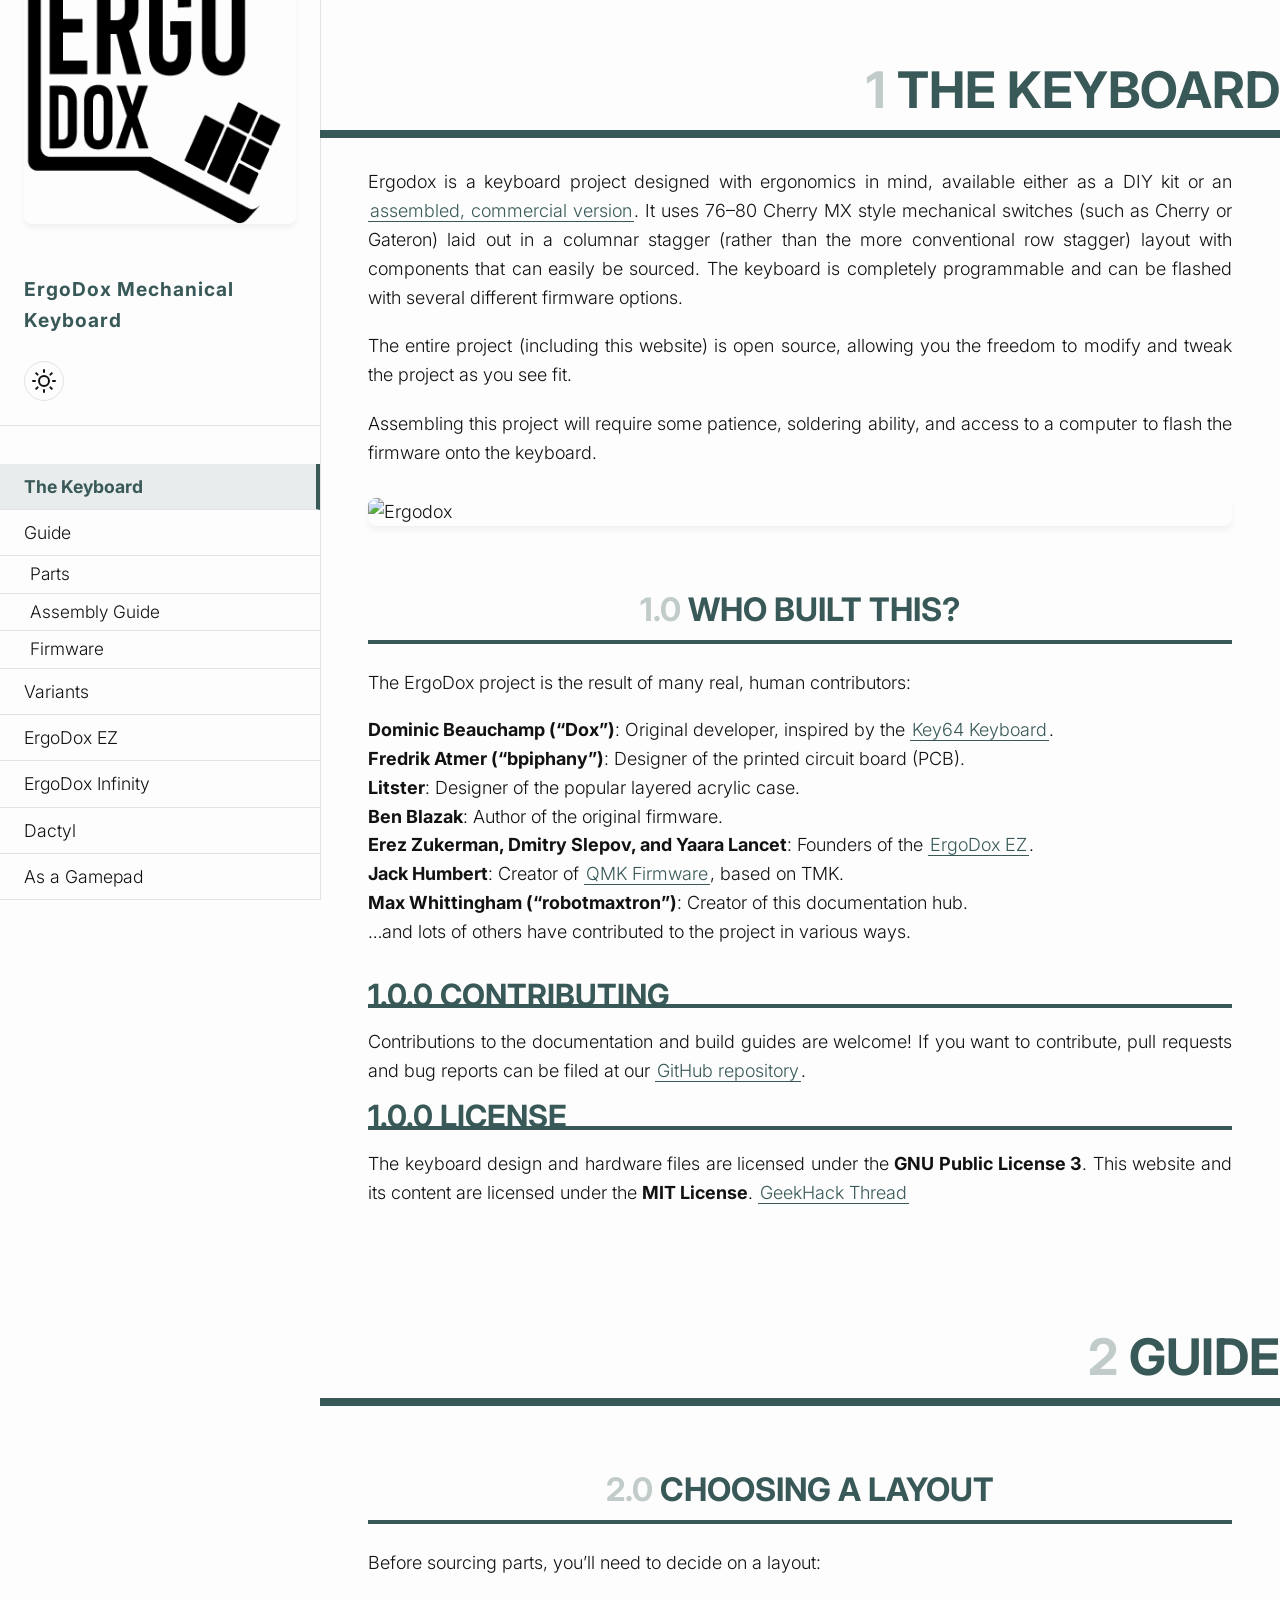
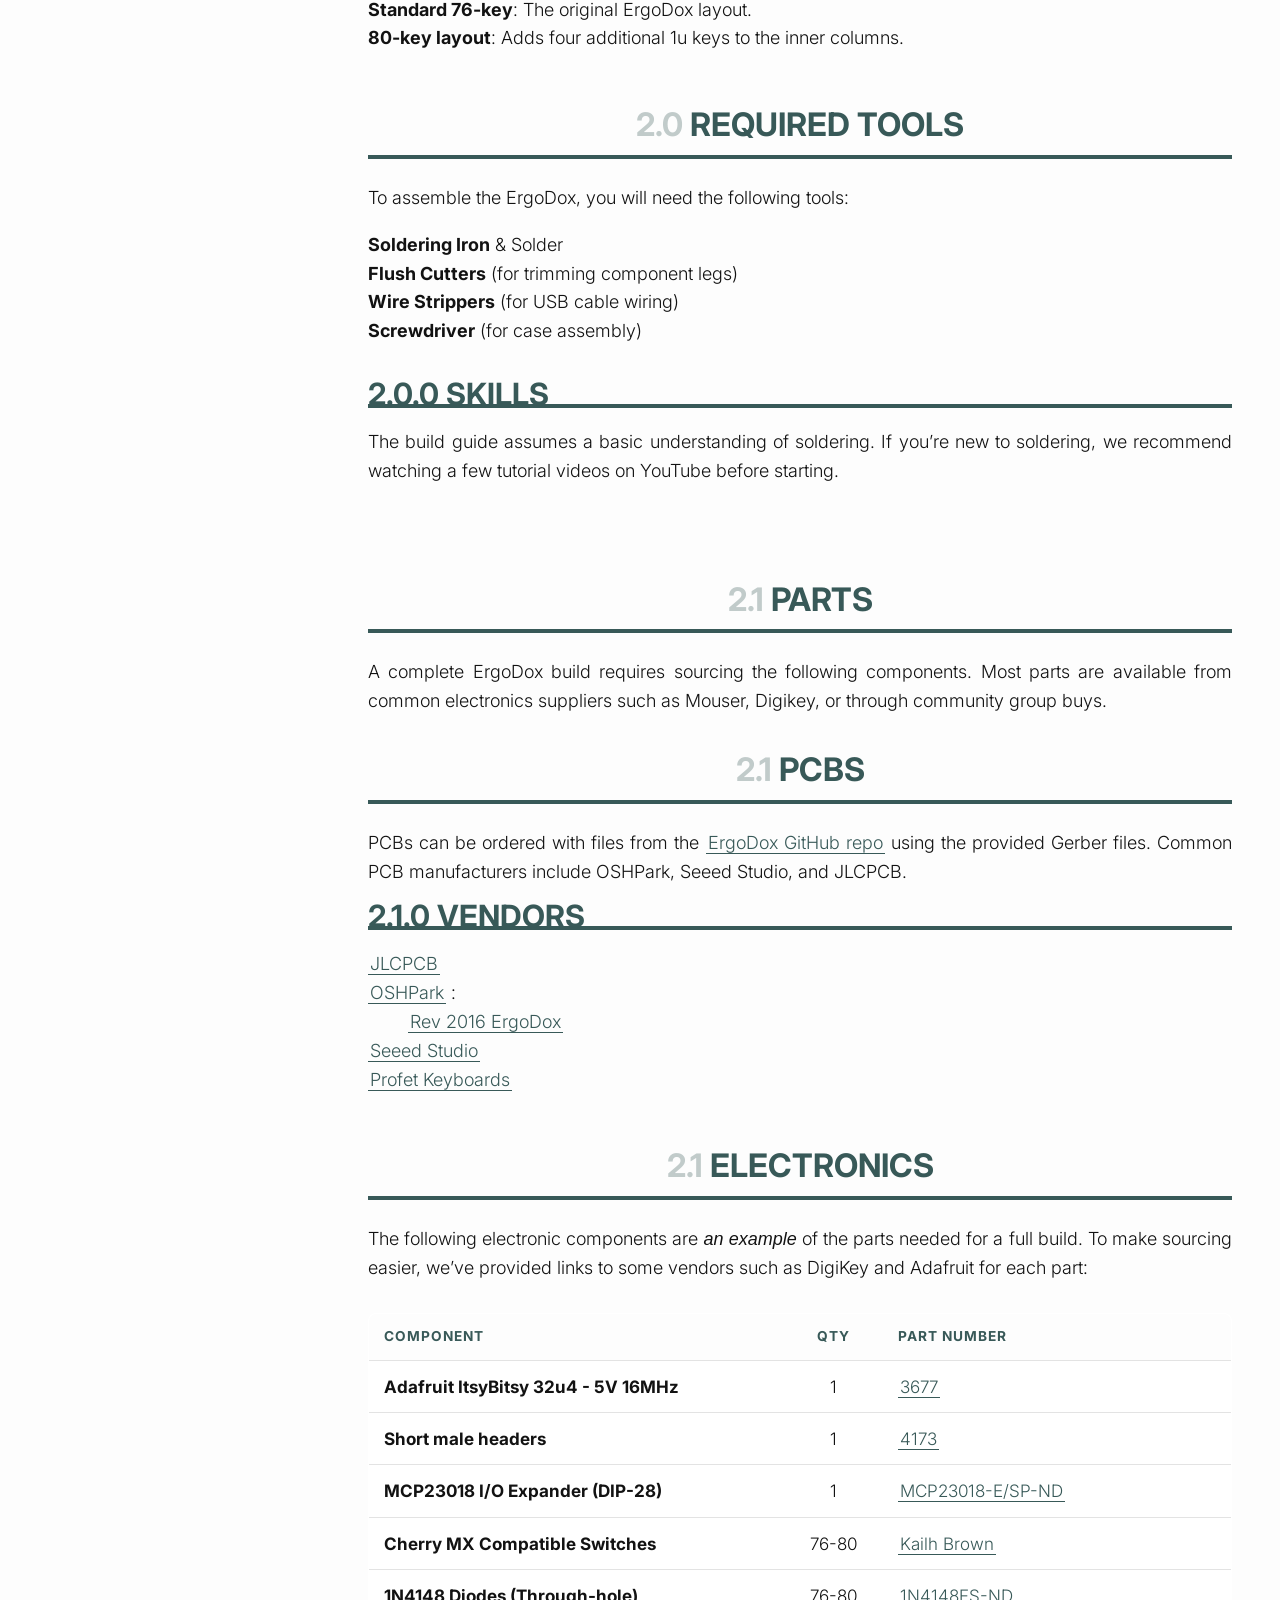
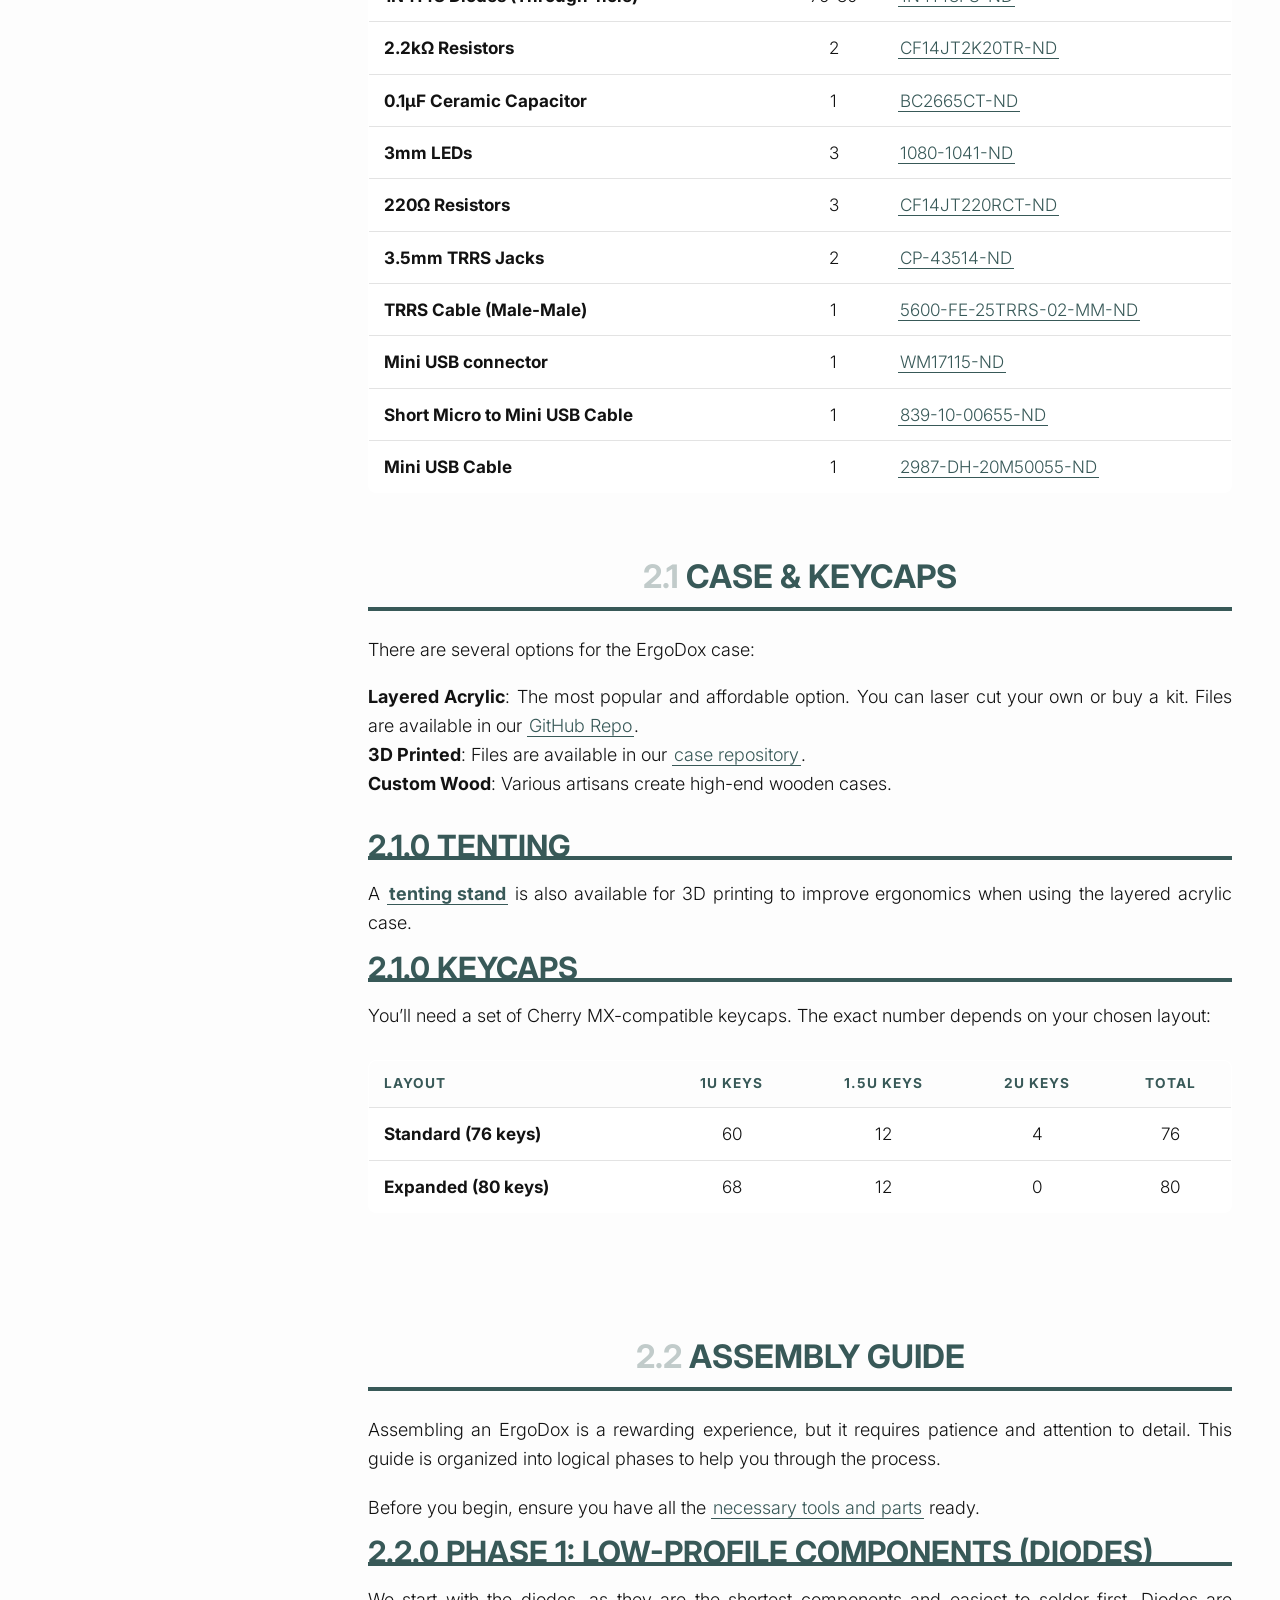
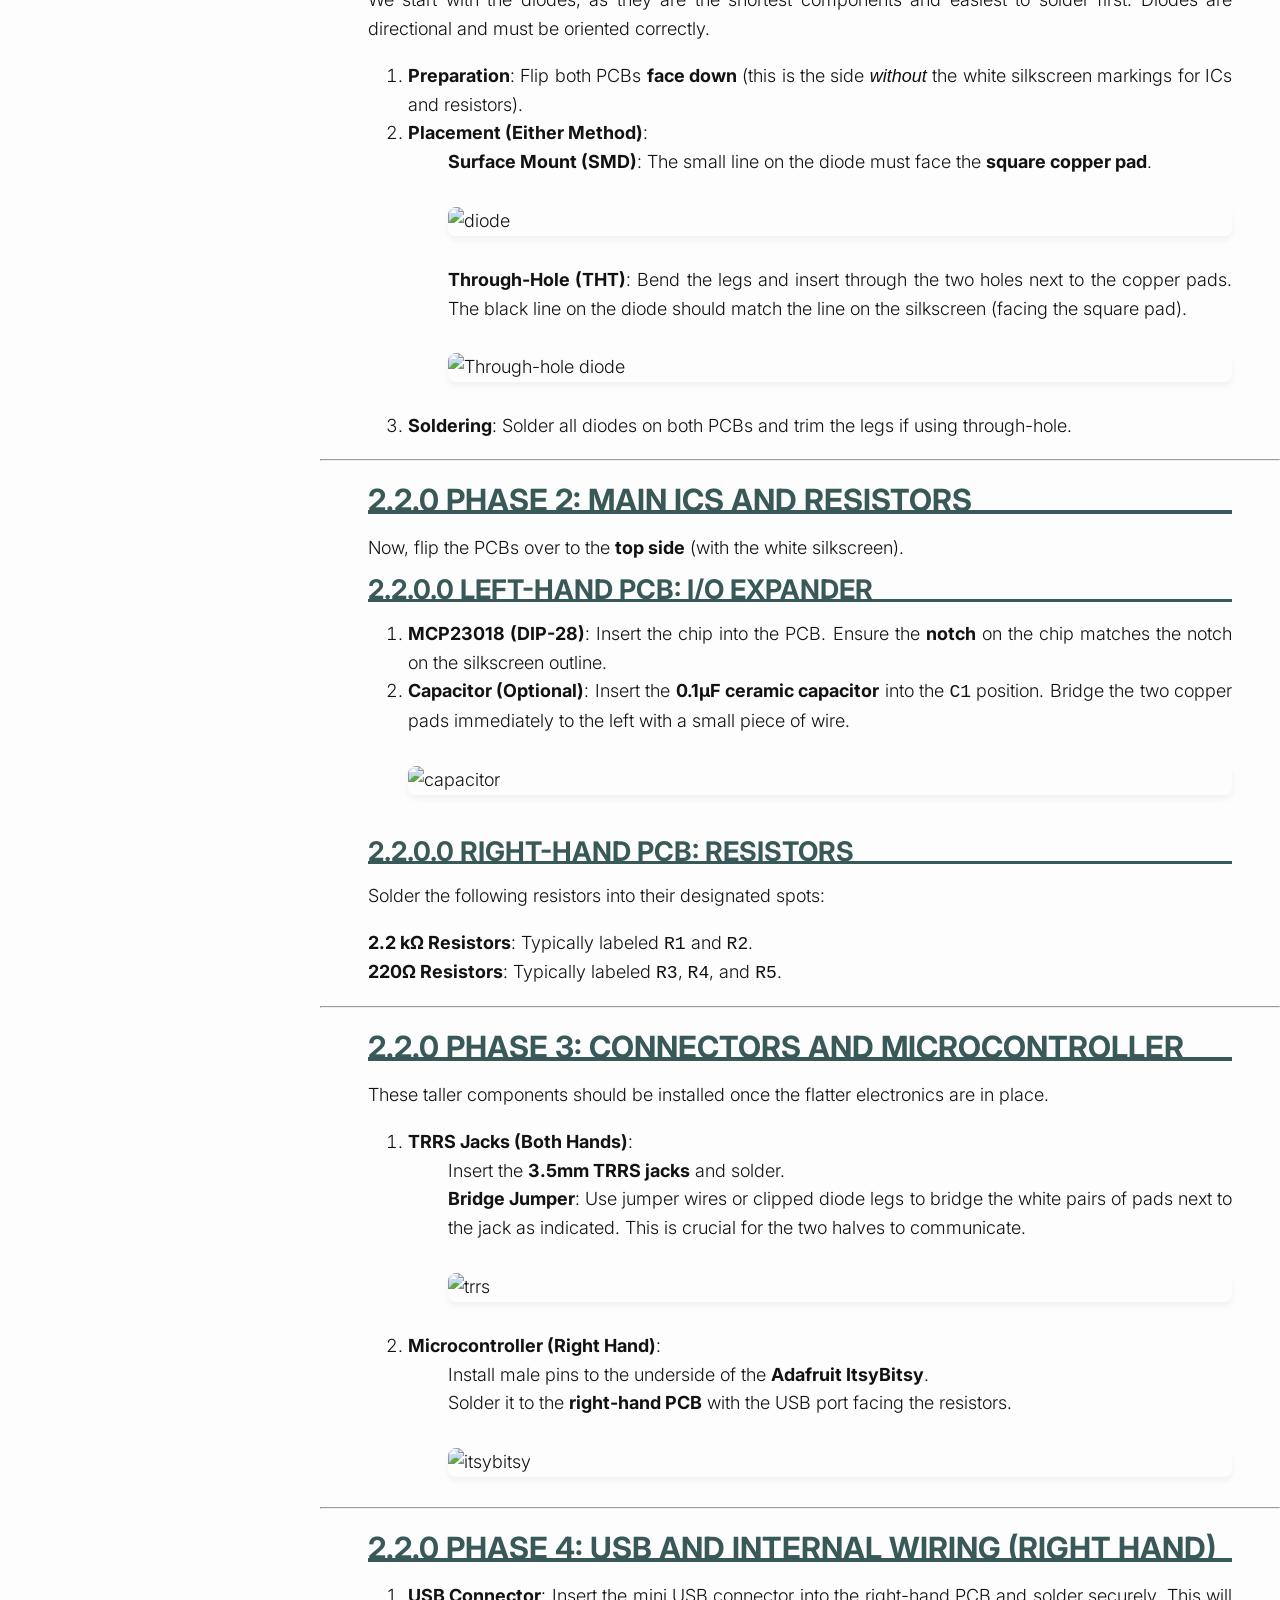
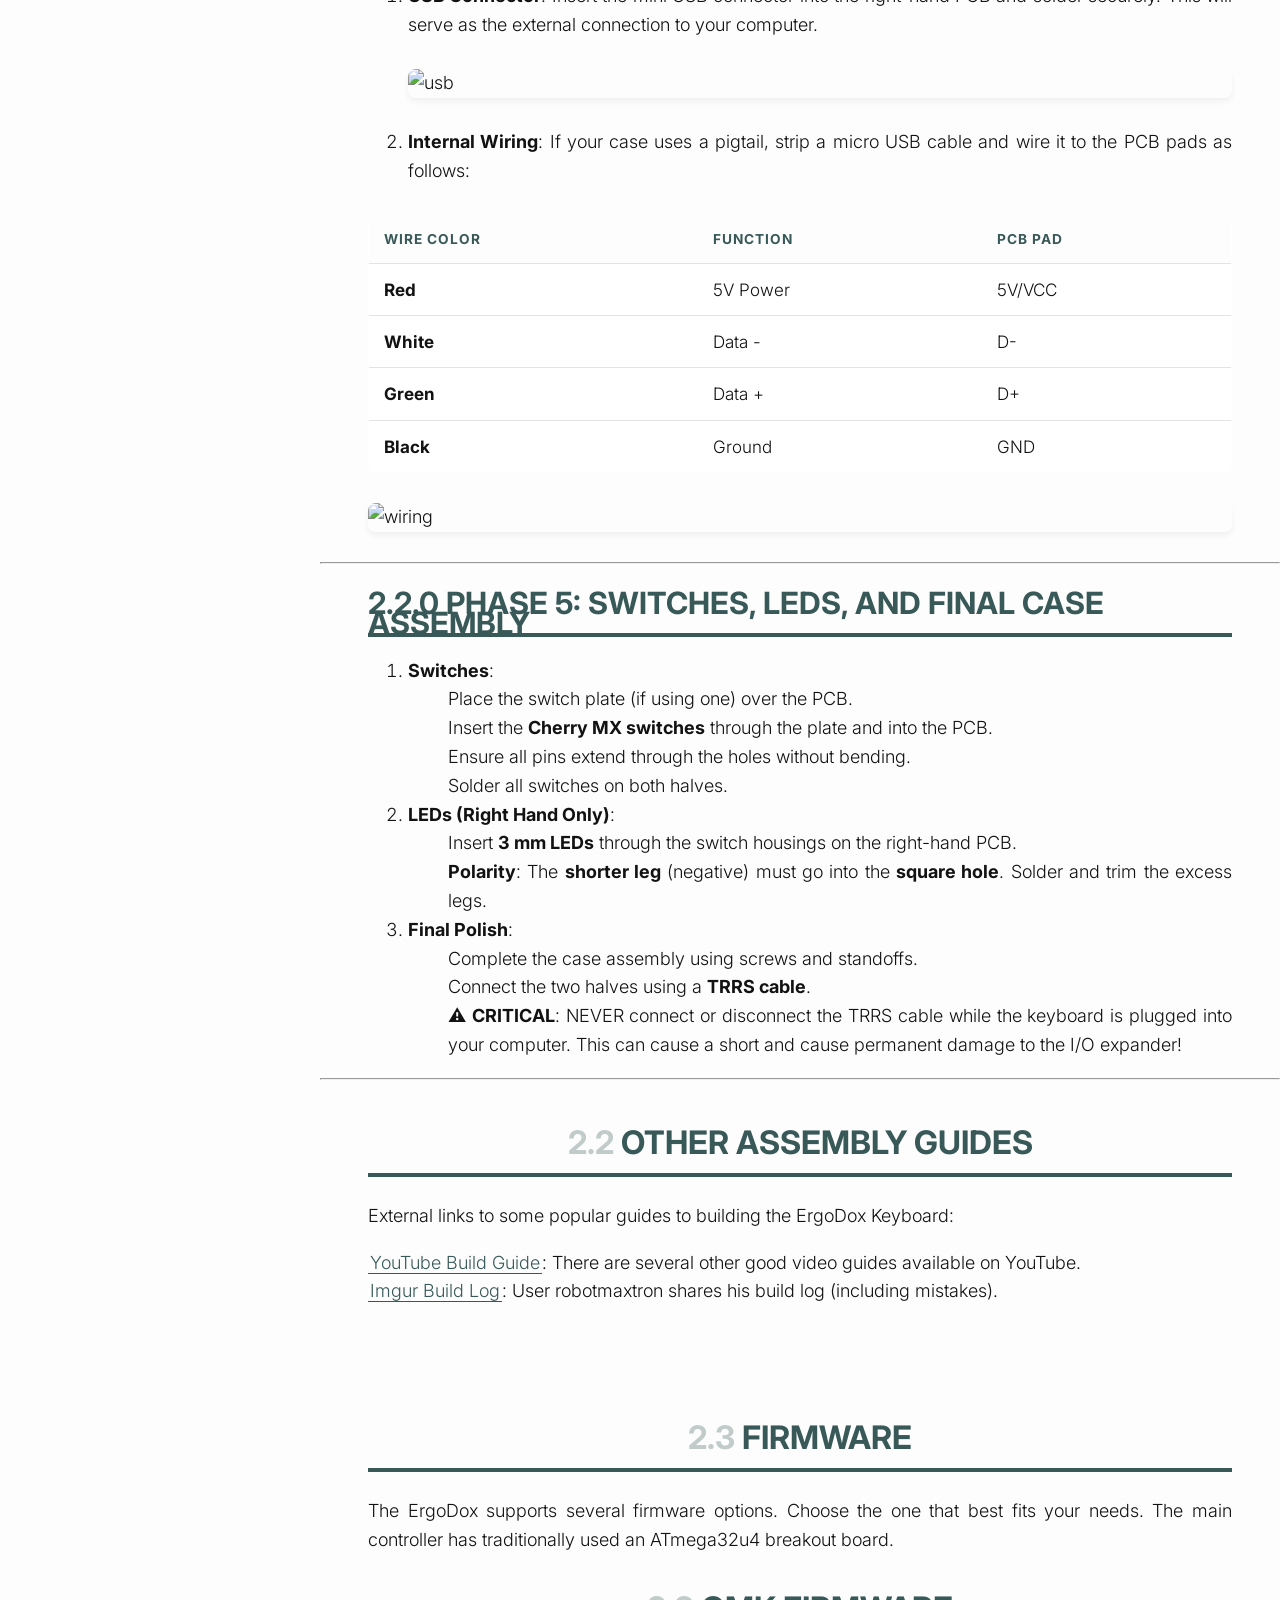
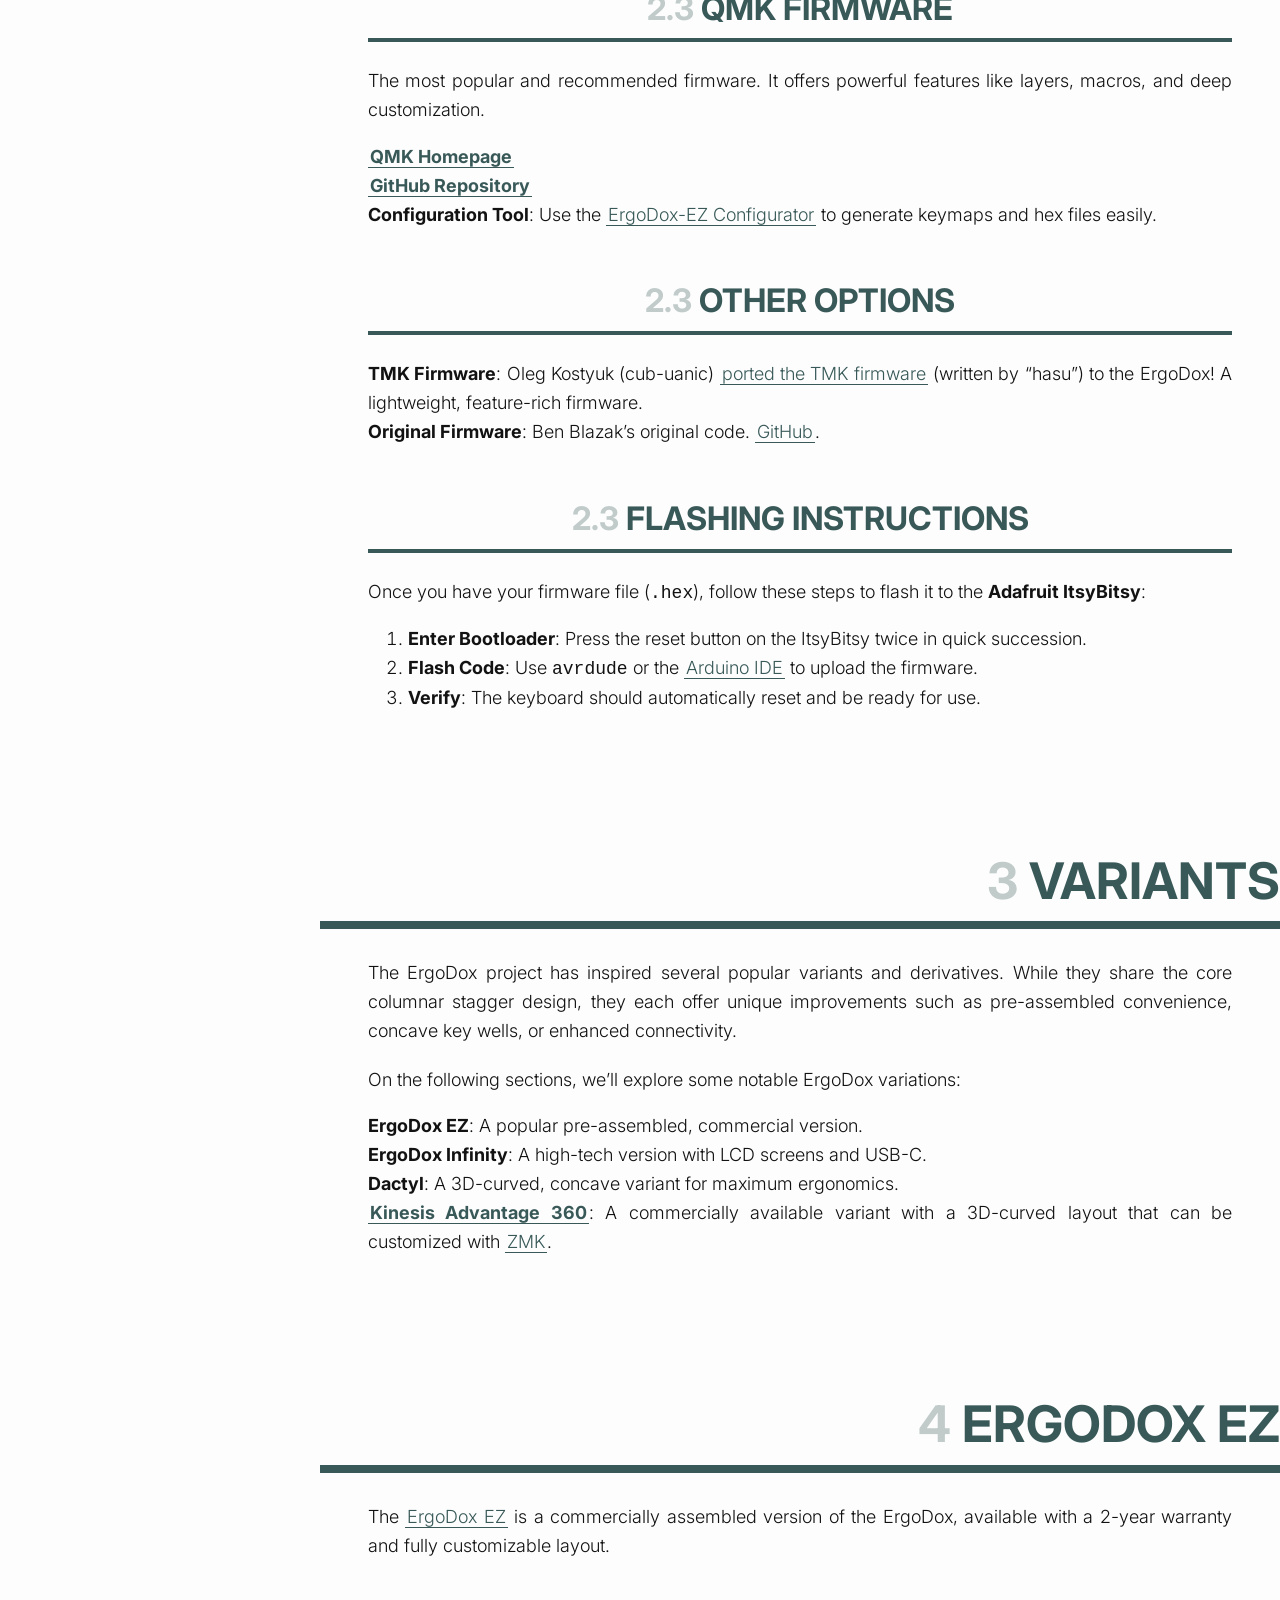
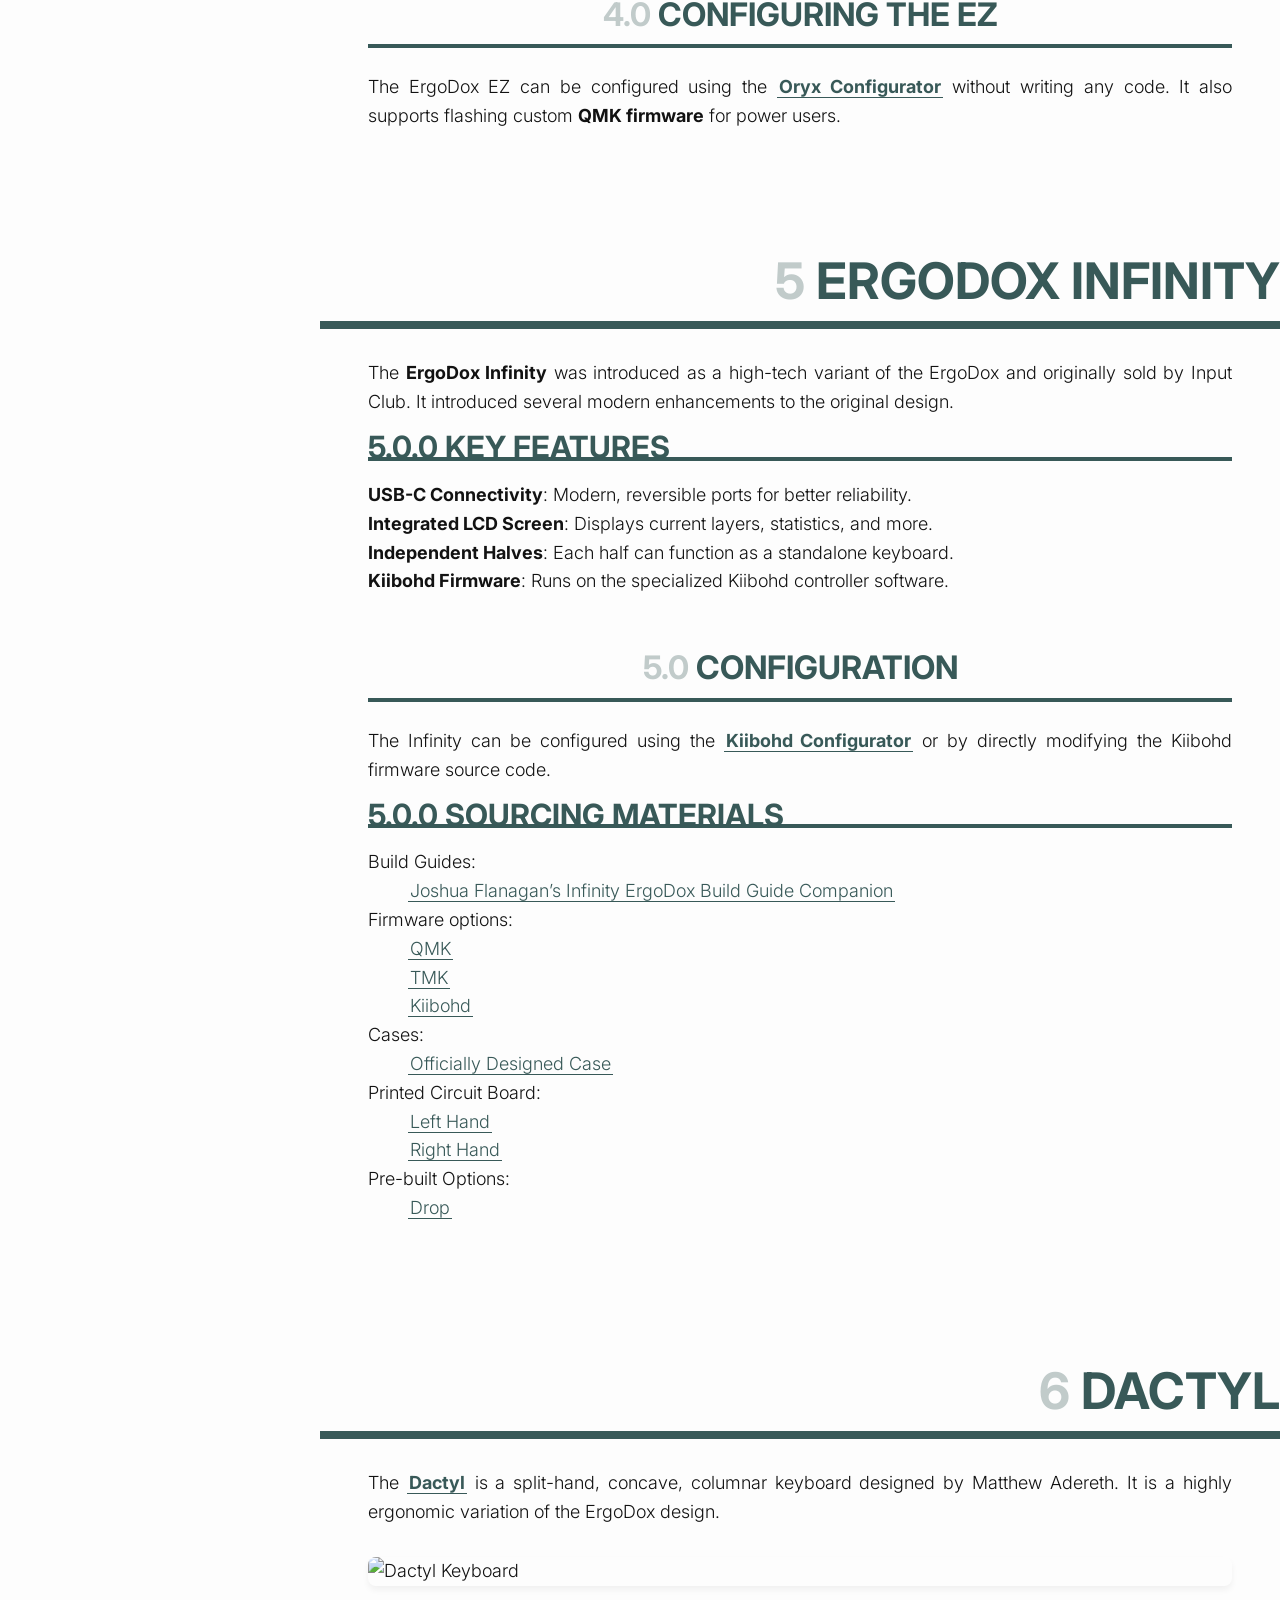
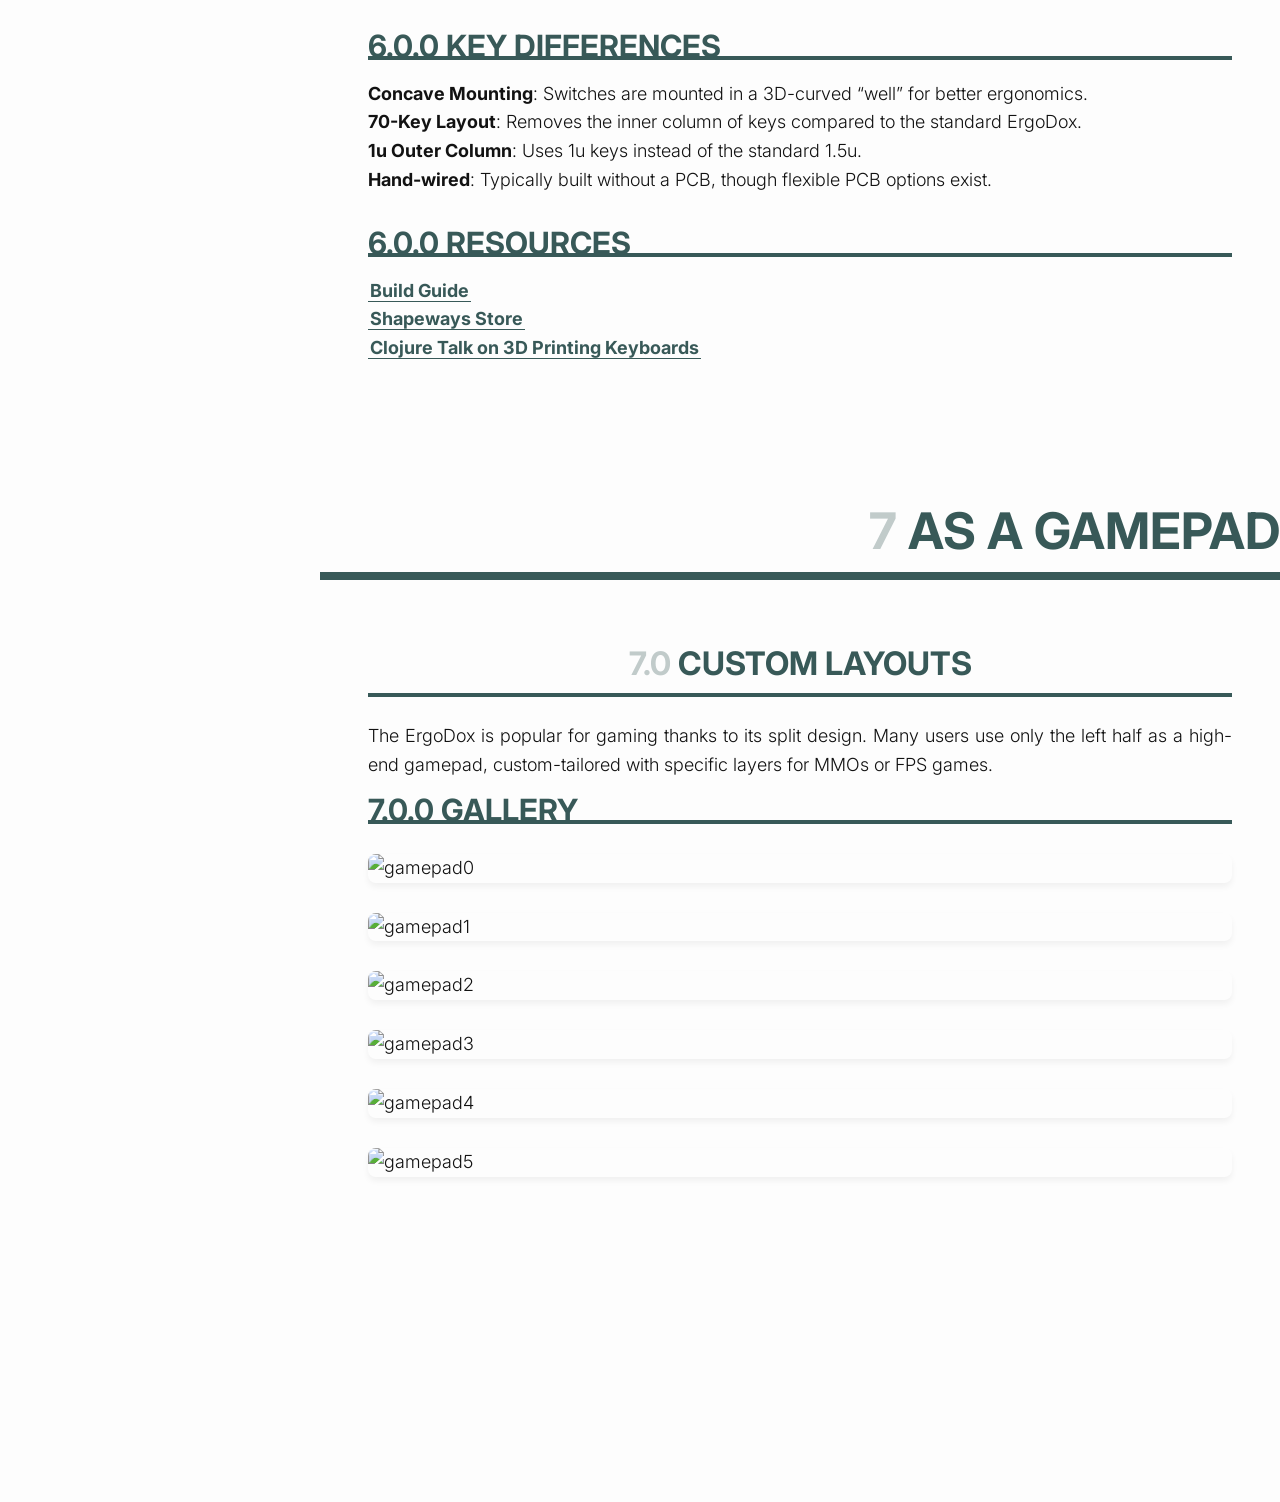
==== commit 8619a283: "doc: updated tmk url to correctly point to cub-uanic tmk fork, updated qmk firmware urls, clarified " ====
--- a/index.html
+++ b/index.html
@@ -147,6 +147,7 @@
 <li><strong>Erez Zukerman, Dmitry Slepov, and Yaara Lancet</strong>: Founders of the <a href="https://ergodox-ez.com">ErgoDox EZ</a>.</li>
 <li><strong>Jack Humbert</strong>: Creator of <a href="https://github.com/jackhumbert/qmk_firmware">QMK Firmware</a>, based on TMK.</li>
 <li><strong>Max Whittingham (&ldquo;robotmaxtron&rdquo;)</strong>: Creator of this documentation hub.</li>
+<li>&hellip;and lots of others have contributed to the project in various ways.</li>
 </ul>
 <h3 id="contributing">Contributing</h3>
 <p>Contributions to the documentation and build guides are welcome! If you want to contribute, pull requests and bug
@@ -189,18 +190,22 @@
             <p>A complete ErgoDox build requires sourcing the following components. Most parts are available from common electronics
 suppliers such as Mouser, Digikey, or through community group buys.</p>
 <h2 id="pcbs">PCBs</h2>
-<p>PCBs can be ordered with files from the <a href="https://github.com/robotmaxtron/ErgoDox">ErgoDox GitHub repo</a> using the
-provided Gerber files. Common PCB manufacturers include OSHPark, Seeed Studio, and JLCPCB.</p>
+<p>PCBs can be ordered with files from the <a href="https://github.com/robotmaxtron/ErgoDox">ErgoDox GitHub repo</a> using the provided Gerber files. Common PCB
+manufacturers include OSHPark, Seeed Studio, and JLCPCB.</p>
 <h3 id="vendors">Vendors</h3>
 <ul>
 <li><a href="https://jlcpcb.com/">JLCPCB</a></li>
-<li><a href="https://oshpark.com/">OSHPark</a></li>
+<li><a href="https://oshpark.com/">OSHPark</a> :
+<ul>
+<li><a href="https://oshpark.com/shared_projects/wWzS30He">Rev 2016 ErgoDox</a></li>
+</ul>
+</li>
 <li><a href="https://www.seeedstudio.com/">Seeed Studio</a></li>
 <li><a href="https://shop.profetkeyboards.com/product/ergodox-pcbs">Profet Keyboards</a></li>
 </ul>
 <h2 id="electronics">Electronics</h2>
-<p>The following electronic components are needed for a full build. To make sourcing easier, we&rsquo;ve provided links to
-some vendors such as DigiKey and Adafruit for each part:</p>
+<p>The following electronic components are <em>an example</em> of the parts needed for a full build. To make sourcing easier, we&rsquo;ve
+provided links to some vendors such as DigiKey and Adafruit for each part:</p>
 <table>
   <thead>
       <tr>
@@ -216,19 +221,19 @@
           <td style="text-align: left"><a href="https://www.adafruit.com/product/3677">3677</a></td>
       </tr>
       <tr>
-          <td style="text-align: left"><strong>IC Socket</strong></td>
+          <td style="text-align: left"><strong>Short male headers</strong></td>
           <td style="text-align: center">1</td>
           <td style="text-align: left"><a href="https://www.adafruit.com/product/4173">4173</a></td>
       </tr>
       <tr>
           <td style="text-align: left"><strong>MCP23018 I/O Expander (DIP-28)</strong></td>
           <td style="text-align: center">1</td>
-          <td style="text-align: left"><a href="https://www.digikey.com/en/products/detail/microchip-technology/MCP23018-E-SP/2126296">MCP23018-E/SP-ND</a></td>
+          <td style="text-align: left"><a href="https://www.digikey.com/en/products/detail/microchip-technology/MCP23018-E-SP/1999505">MCP23018-E/SP-ND</a></td>
       </tr>
       <tr>
           <td style="text-align: left"><strong>Cherry MX Compatible Switches</strong></td>
           <td style="text-align: center">76-80</td>
-          <td style="text-align: left">Various</td>
+          <td style="text-align: left"><a href="https://www.adafruit.com/product/4954">Kailh Brown</a></td>
       </tr>
       <tr>
           <td style="text-align: left"><strong>1N4148 Diodes (Through-hole)</strong></td>
@@ -291,7 +296,8 @@
 <li><strong>Custom Wood</strong>: Various artisans create high-end wooden cases.</li>
 </ul>
 <h3 id="tenting">Tenting</h3>
-<p>A <strong><a href="https://github.com/Ergodox-io/ergodox-tent">tenting stand</a></strong> is also available for 3D printing to improve ergonomics.</p>
+<p>A <strong><a href="https://github.com/Ergodox-io/ergodox-tent">tenting stand</a></strong> is also available for 3D printing to improve
+ergonomics when using the layered acrylic case.</p>
 <h3 id="keycaps">Keycaps</h3>
 <p>You&rsquo;ll need a set of Cherry MX-compatible keycaps. The exact number depends on your chosen layout:</p>
 <table>
@@ -337,7 +343,7 @@
 <ol>
 <li><strong>Preparation</strong>: Flip both PCBs <strong>face down</strong> (this is the side <em>without</em> the white silkscreen markings for ICs and
 resistors).</li>
-<li><strong>Placement</strong>:
+<li><strong>Placement (Either Method)</strong>:
 <ul>
 <li><strong>Surface Mount (SMD)</strong>: The small line on the diode must face the <strong>square copper pad</strong>.</li>
 <li><img src="../img/diode-min.jpg" alt="diode"></li>
@@ -346,7 +352,7 @@
 <li><img src="../img/th-diode-min.jpg" alt="Through-hole diode"></li>
 </ul>
 </li>
-<li><strong>Soldering</strong>: Solder all diodes on both PCBs and trim the legs if using THT.</li>
+<li><strong>Soldering</strong>: Solder all diodes on both PCBs and trim the legs if using through-hole.</li>
 </ol>
 <hr>
 <h3 id="phase-2-main-ics-and-resistors">Phase 2: Main ICs and Resistors</h3>
@@ -469,17 +475,19 @@
             <h2>
             Firmware
             </h2>
-            <p>The ErgoDox supports several firmware options. Choose the one that best fits your needs.</p>
+            <p>The ErgoDox supports several firmware options. Choose the one that best fits your needs. The main controller has
+traditionally used an ATmega32u4 breakout board.</p>
 <h2 id="qmk-firmware">QMK Firmware</h2>
 <p>The most popular and recommended firmware. It offers powerful features like layers, macros, and deep customization.</p>
 <ul>
-<li><strong><a href="http://qmk.fm/keyboards/ergodox/">QMK Homepage</a></strong></li>
-<li><strong><a href="https://github.com/jackhumbert/qmk_firmware">GitHub Repository</a></strong></li>
+<li><strong><a href="https://qmk.fm">QMK Homepage</a></strong></li>
+<li><strong><a href="https://github.com/qmk/qmk_firmware/tree/master/keyboards/ergodox_ez">GitHub Repository</a></strong></li>
 <li><strong>Configuration Tool</strong>: Use the <a href="https://configure.zsa.io/ergodox-ez/layouts/default/latest/0">ErgoDox-EZ Configurator</a> to generate keymaps and hex files easily.</li>
 </ul>
 <h2 id="other-options">Other Options</h2>
 <ul>
-<li><strong>TMK Firmware</strong>: Lightweight, feature-rich firmware. <a href="https://github.com/tmk/tmk_keyboard">GitHub</a>.</li>
+<li><strong>TMK Firmware</strong>: Oleg Kostyuk (cub-uanic) <a href="https://github.com/cub-uanic/tmk_keyboard">ported the TMK firmware</a>
+(written by &ldquo;hasu&rdquo;) to the ErgoDox! A lightweight, feature-rich firmware.</li>
 <li><strong>Original Firmware</strong>: Ben Blazak&rsquo;s original code. <a href="https://github.com/benblazak/ergodox-firmware">GitHub</a>.</li>
 </ul>
 <h2 id="flashing-instructions">Flashing Instructions</h2>
@@ -499,11 +507,13 @@
             <p>The ErgoDox project has inspired several popular variants and derivatives. While they share the core columnar stagger
 design, they each offer unique improvements such as pre-assembled convenience, concave key wells, or enhanced
 connectivity.</p>
-<p>On the following sections, we explore the most notable ErgoDox variations:</p>
-<ul>
-<li><strong>ErgoDox EZ</strong>: The most popular pre-assembled, commercial version.</li>
+<p>On the following sections, we&rsquo;ll explore some notable ErgoDox variations:</p>
+<ul>
+<li><strong>ErgoDox EZ</strong>: A  popular pre-assembled, commercial version.</li>
 <li><strong>ErgoDox Infinity</strong>: A high-tech version with LCD screens and USB-C.</li>
 <li><strong>Dactyl</strong>: A 3D-curved, concave variant for maximum ergonomics.</li>
+<li><strong><a href="https://kinesis-ergo.com/keyboards/advantage360/">Kinesis Advantage 360</a></strong>: A commercially available variant with
+a 3D-curved layout that can be customized with <a href="https://v0-3-branch.zmk.dev/docs/hardware">ZMK</a>.</li>
 </ul>
 
         </section>
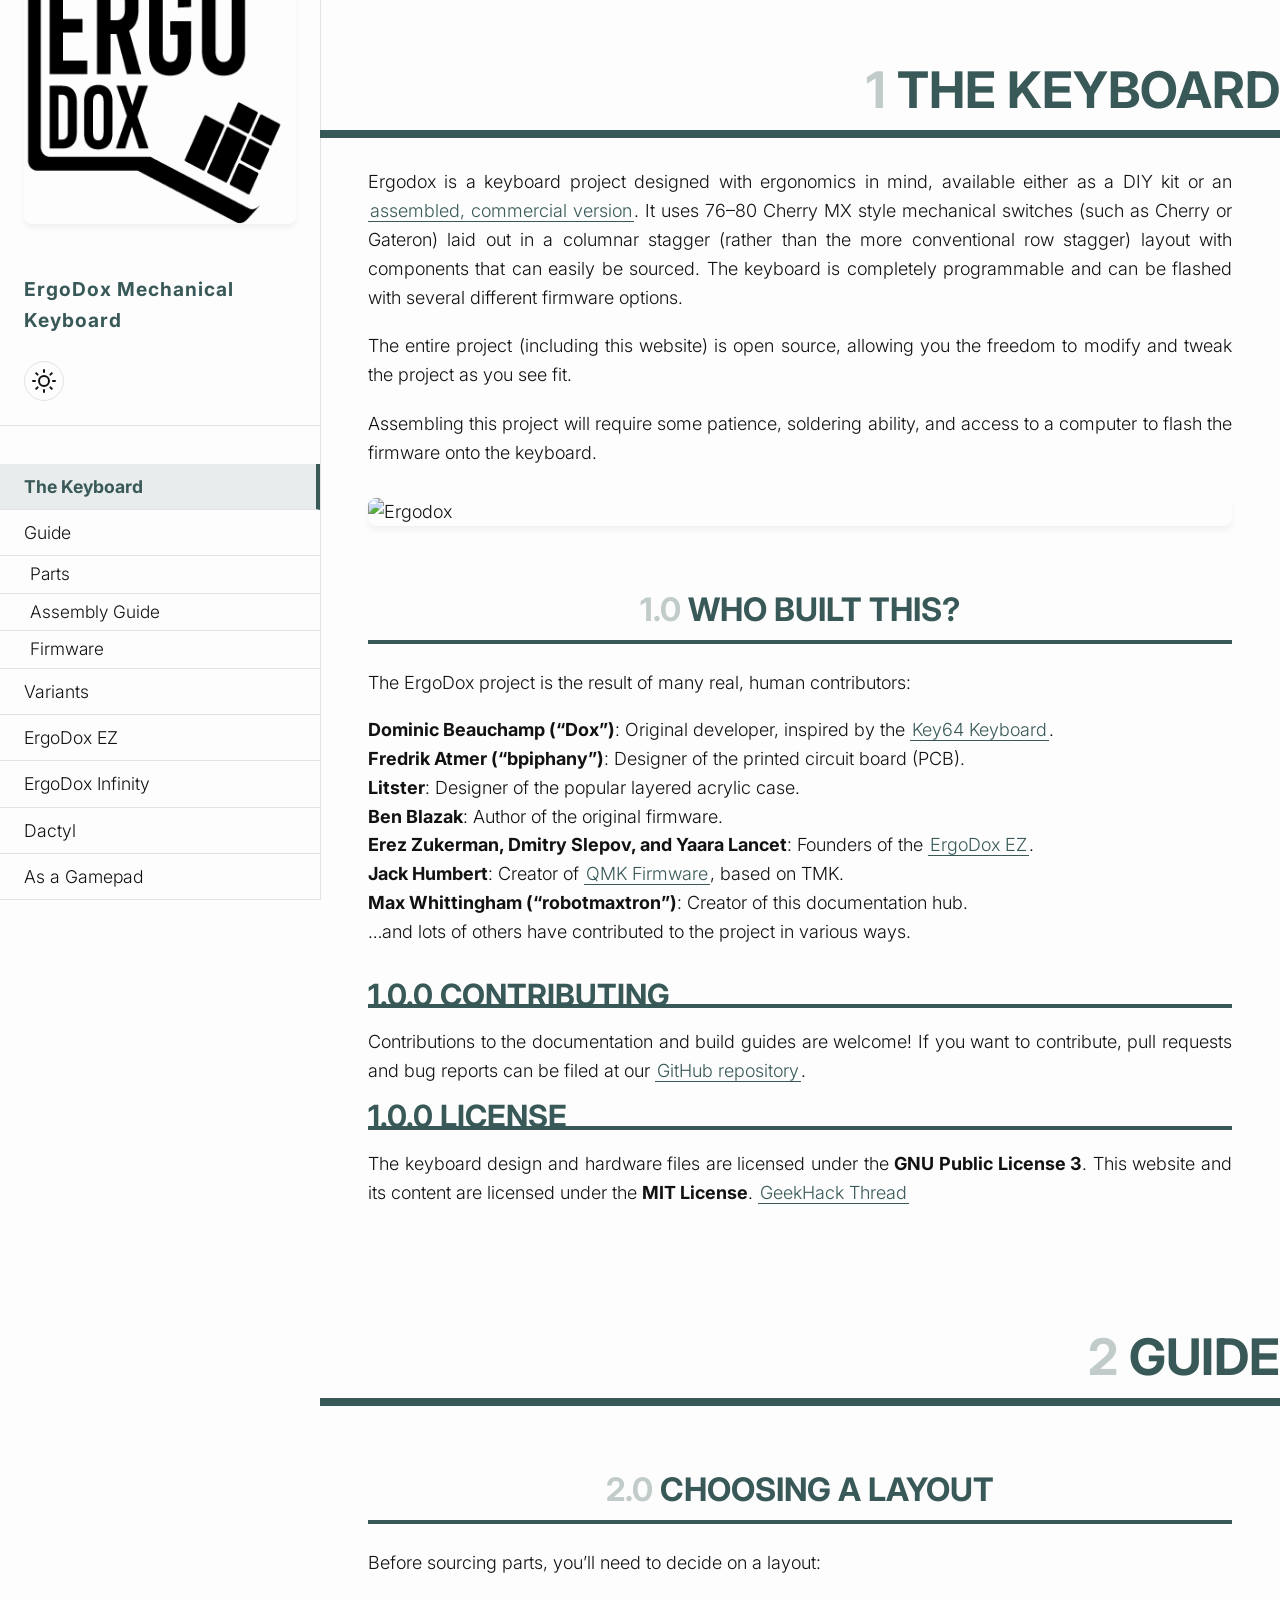
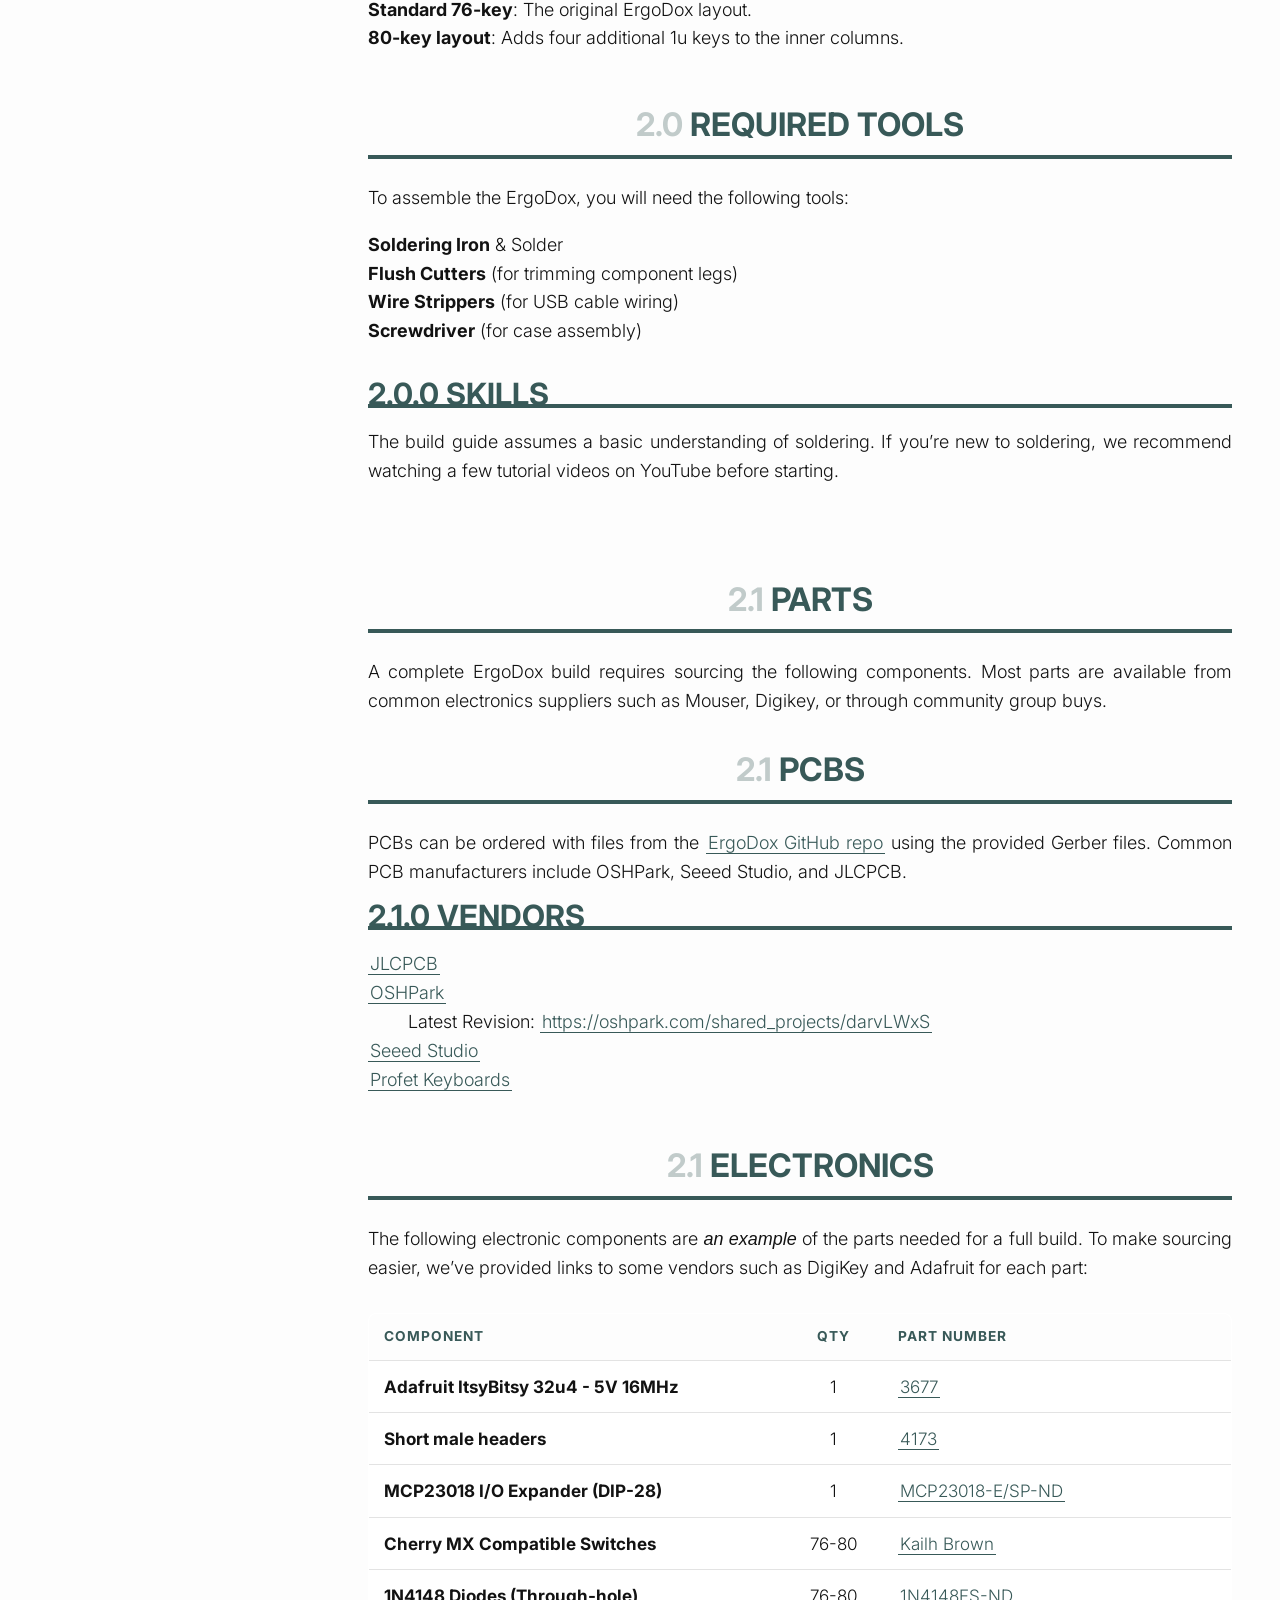
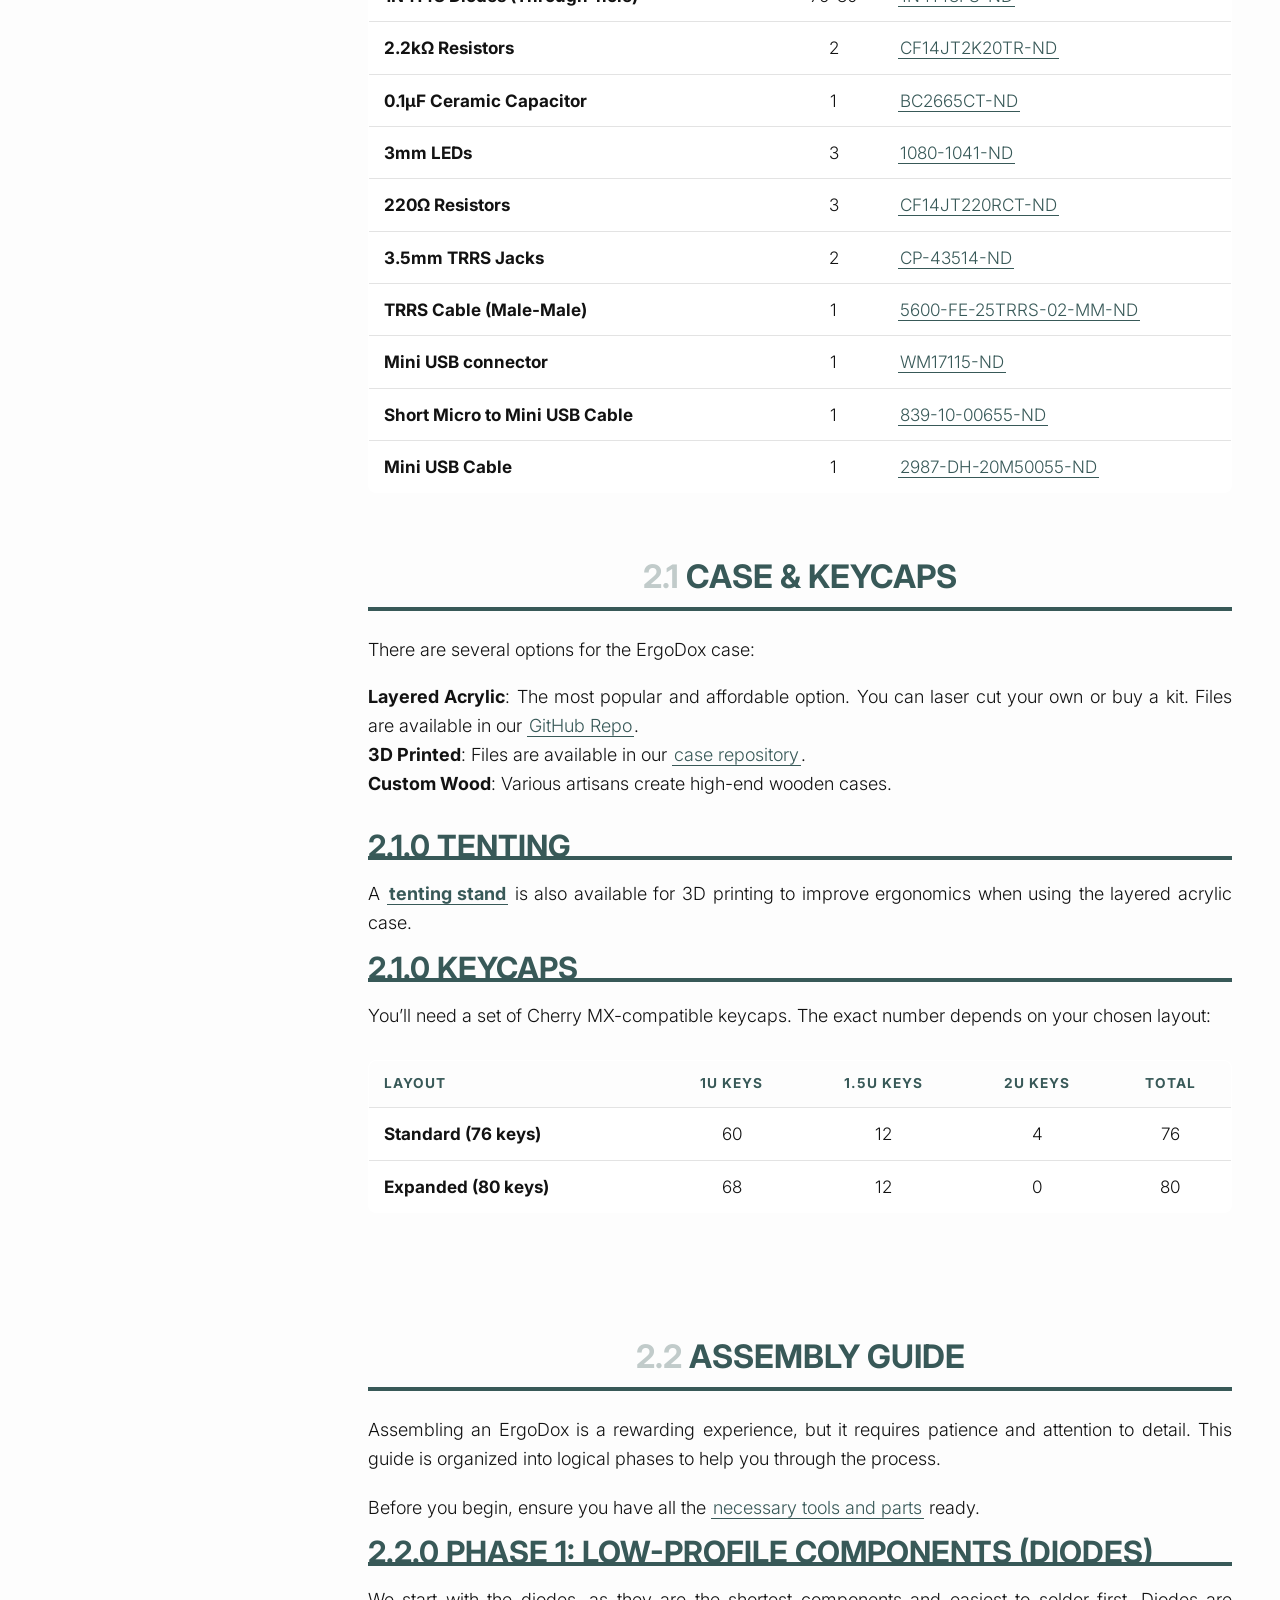
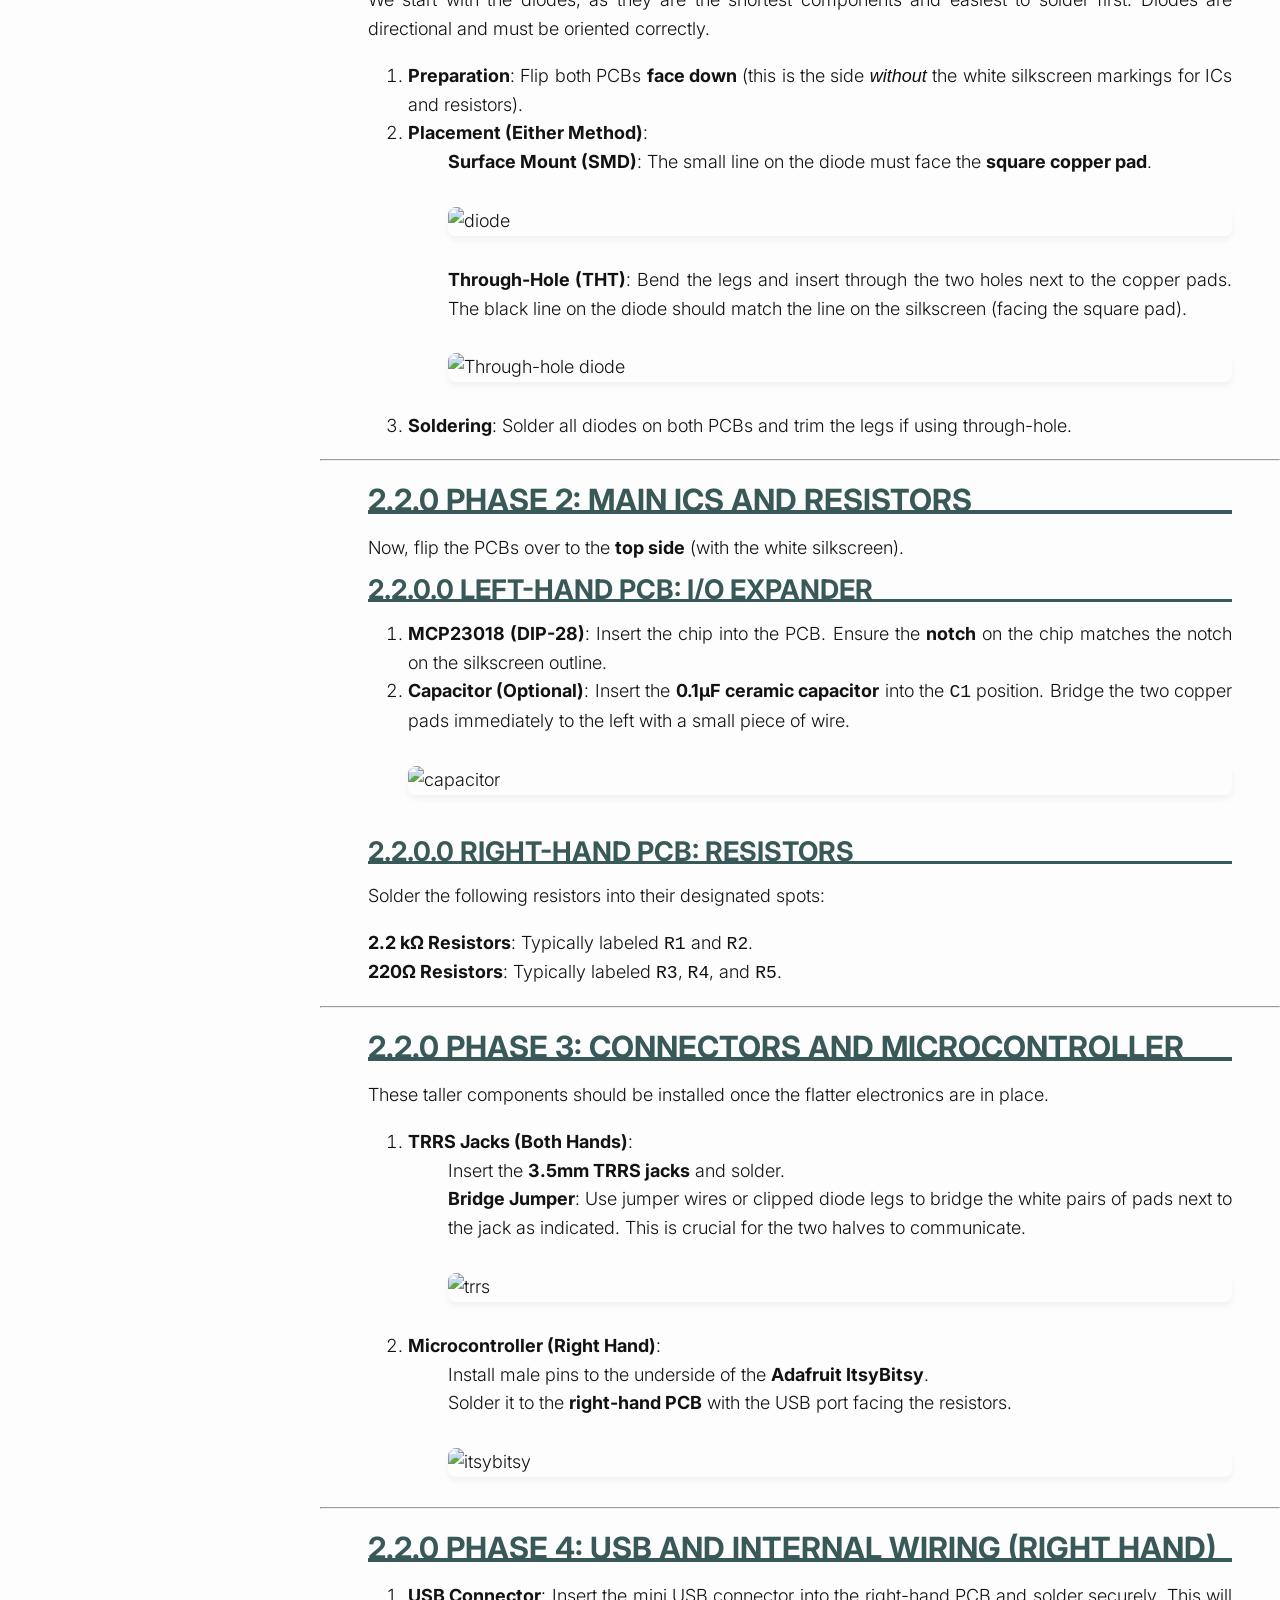
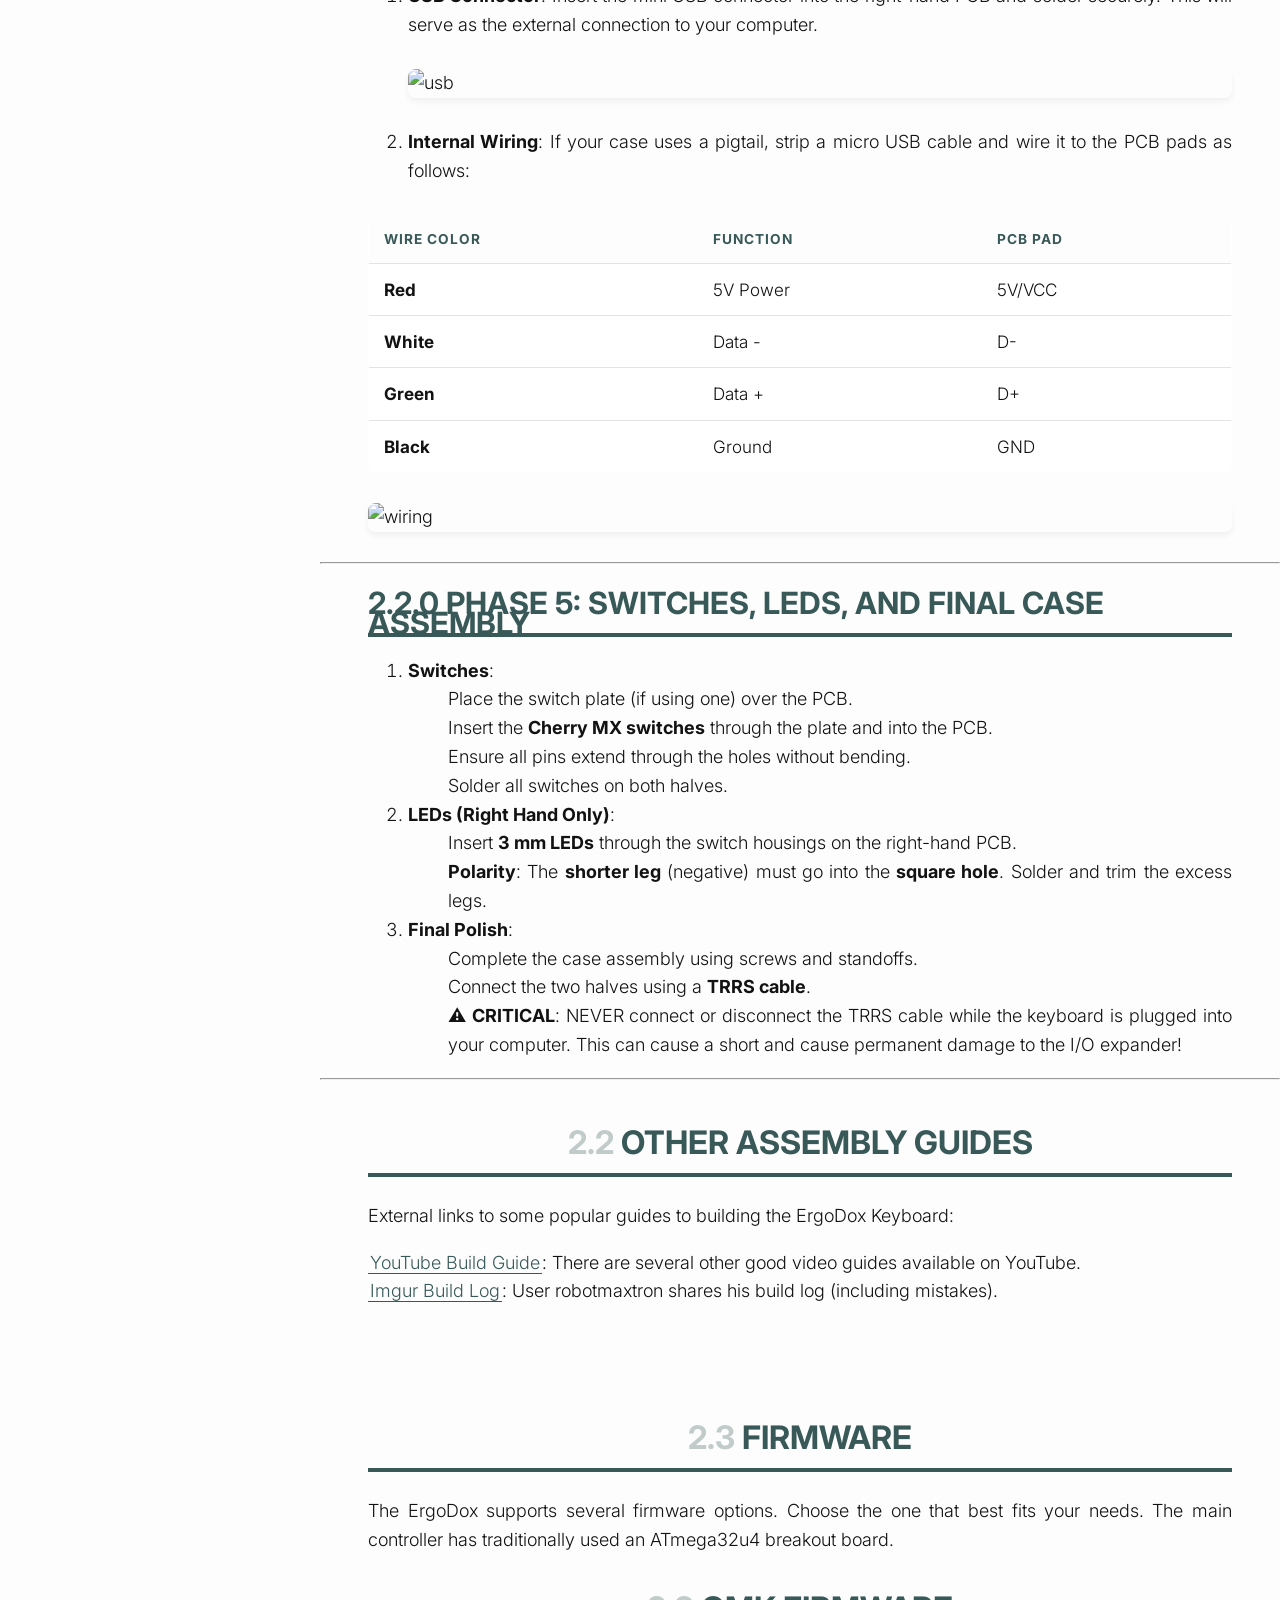
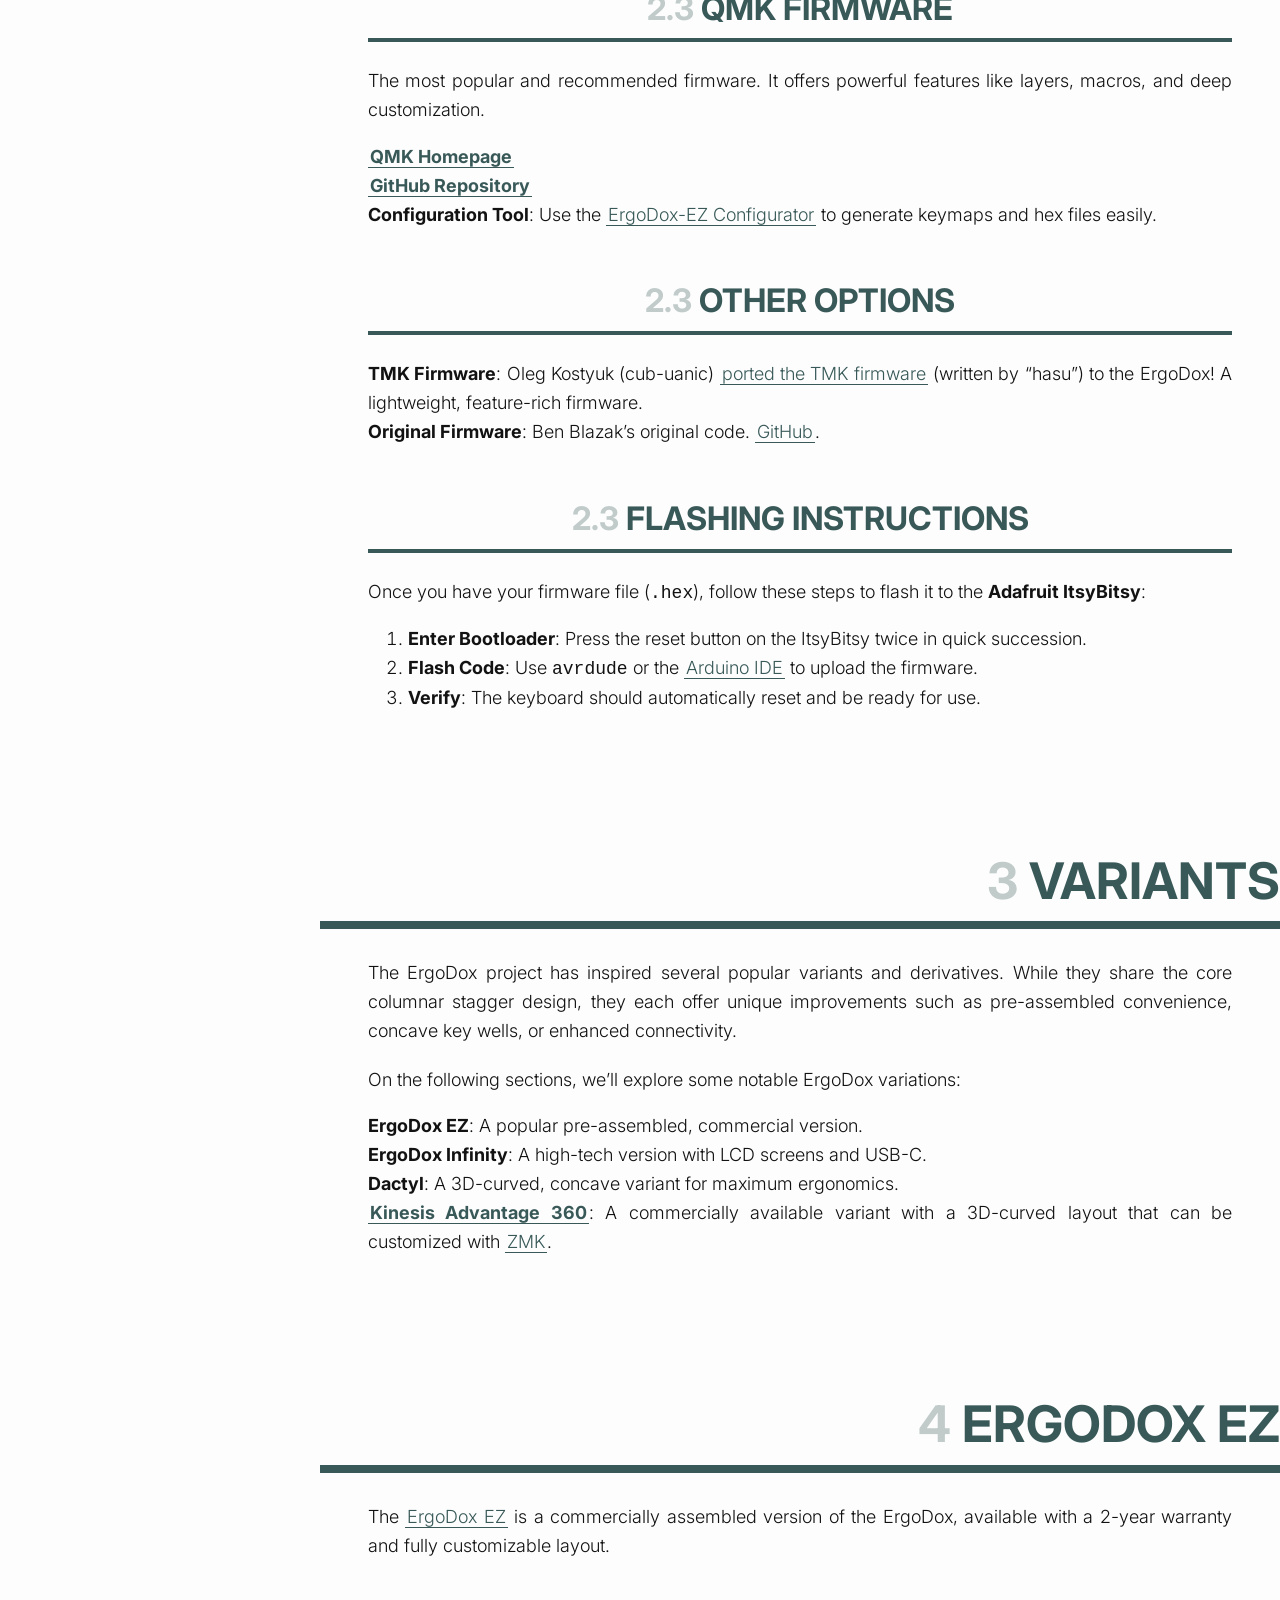
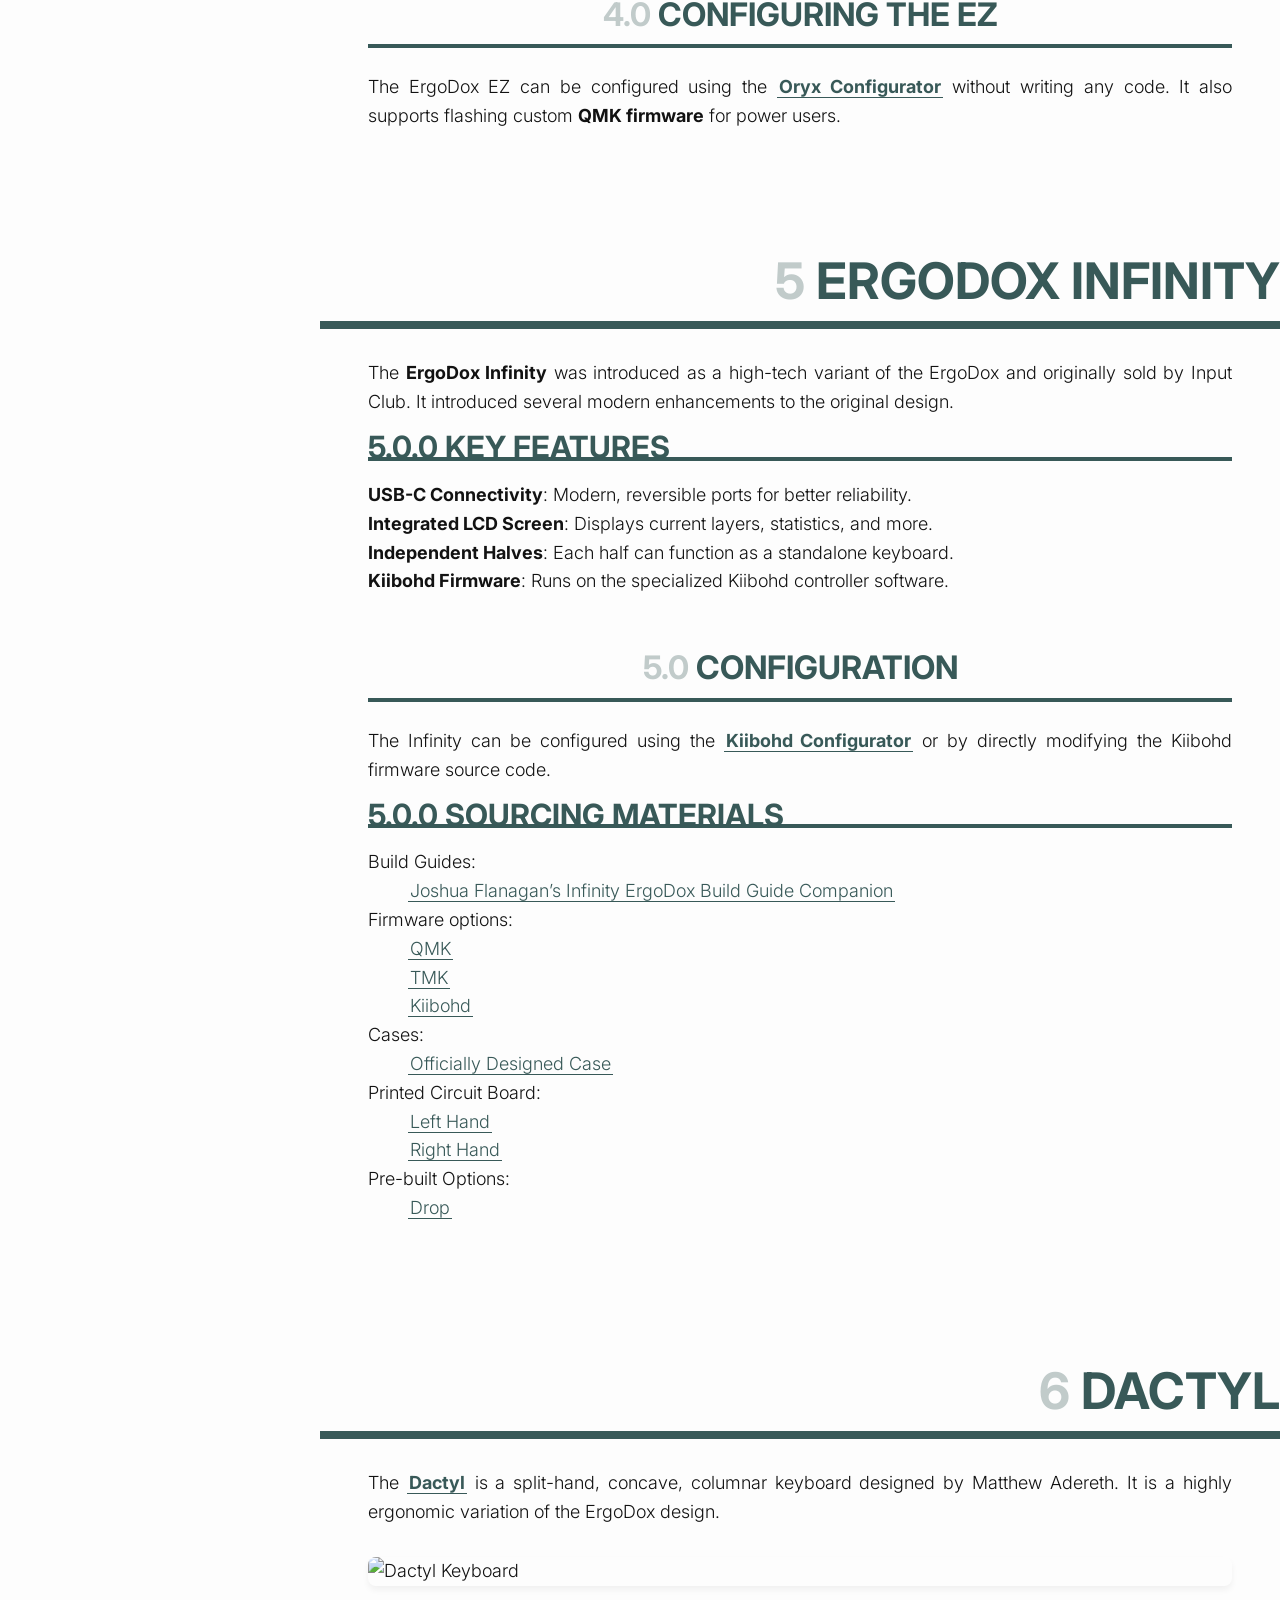
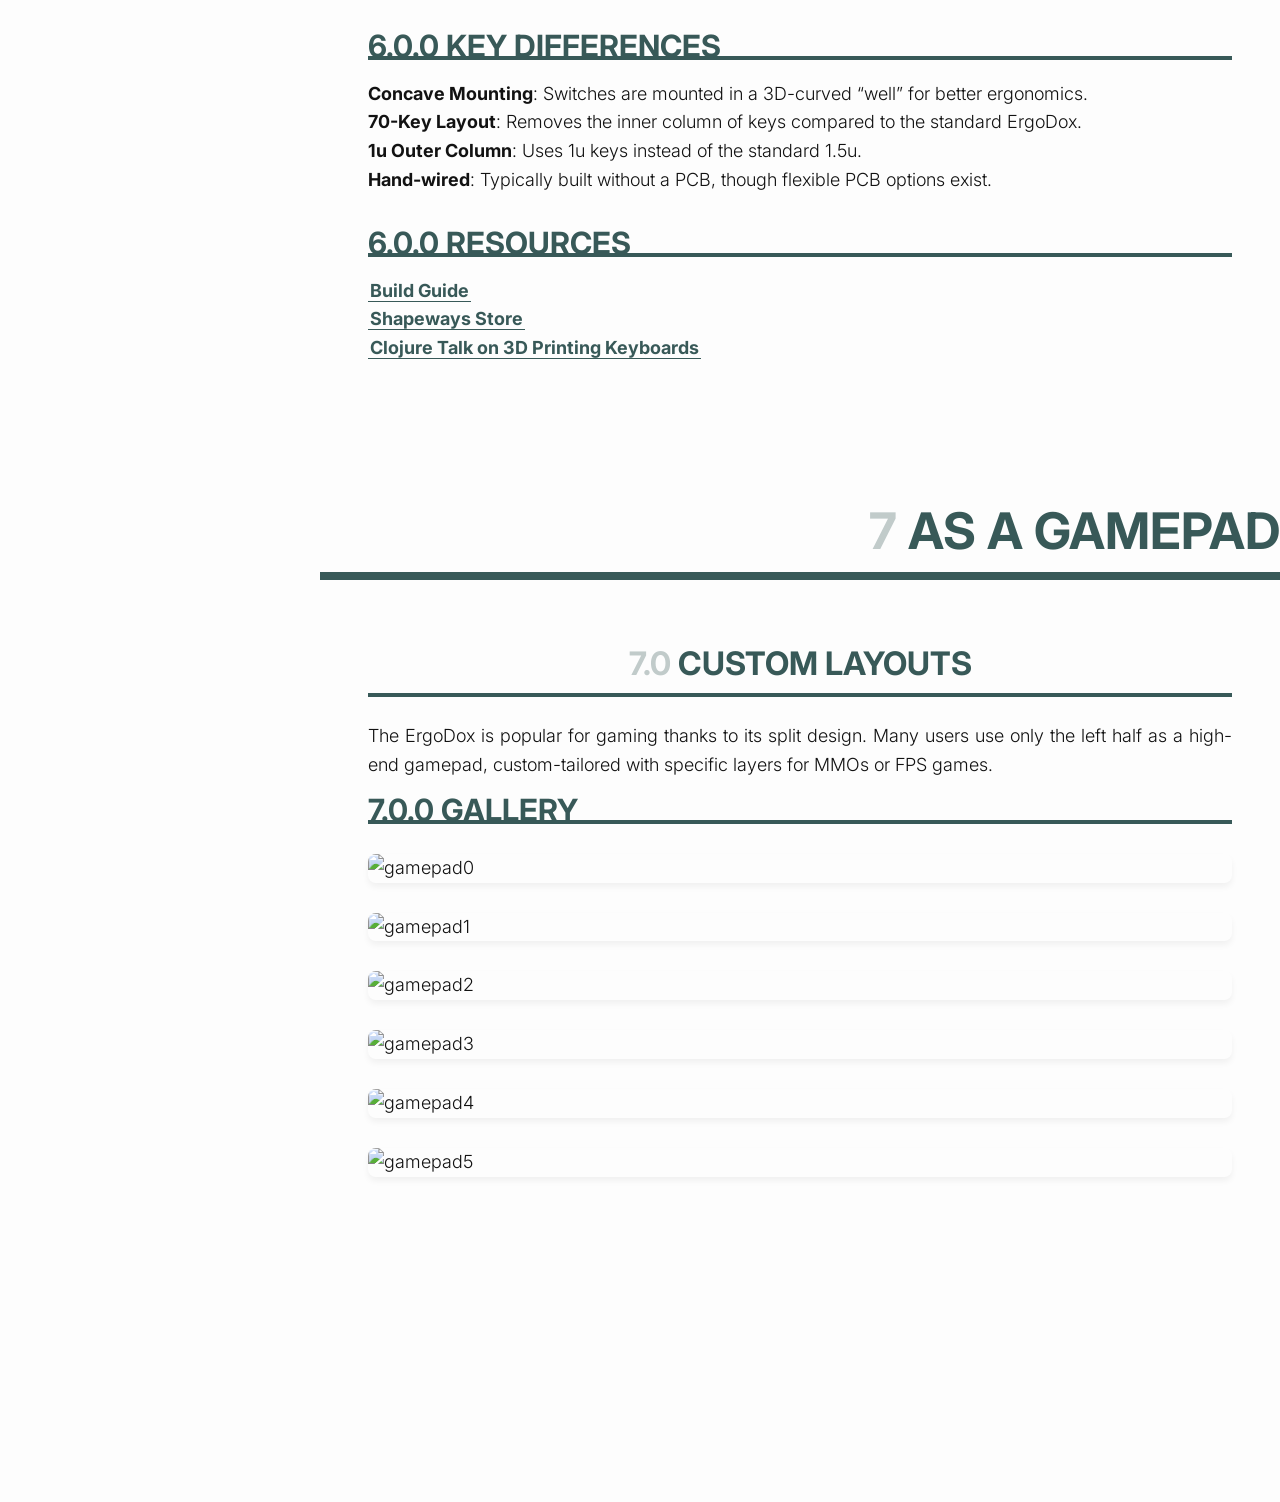
==== commit 4bd6d615: "doc: added oshpark link to readme and site" ====
--- a/index.html
+++ b/index.html
@@ -1,7 +1,7 @@
 <!DOCTYPE html>
 <html>
 <head>
-	<meta name="generator" content="Hugo 0.157.0">
+	<meta name="generator" content="Hugo 0.158.0">
     <meta charset="UTF-8">
     <title>ErgoDox Mechanical Keyboard</title>
     <meta name="viewport" content="width=device-width">
@@ -195,9 +195,9 @@
 <h3 id="vendors">Vendors</h3>
 <ul>
 <li><a href="https://jlcpcb.com/">JLCPCB</a></li>
-<li><a href="https://oshpark.com/">OSHPark</a> :
-<ul>
-<li><a href="https://oshpark.com/shared_projects/wWzS30He">Rev 2016 ErgoDox</a></li>
+<li><a href="https://oshpark.com/">OSHPark</a>
+<ul>
+<li>Latest Revision: <a href="https://oshpark.com/shared_projects/darvLWxS">https://oshpark.com/shared_projects/darvLWxS</a></li>
 </ul>
 </li>
 <li><a href="https://www.seeedstudio.com/">Seeed Studio</a></li>
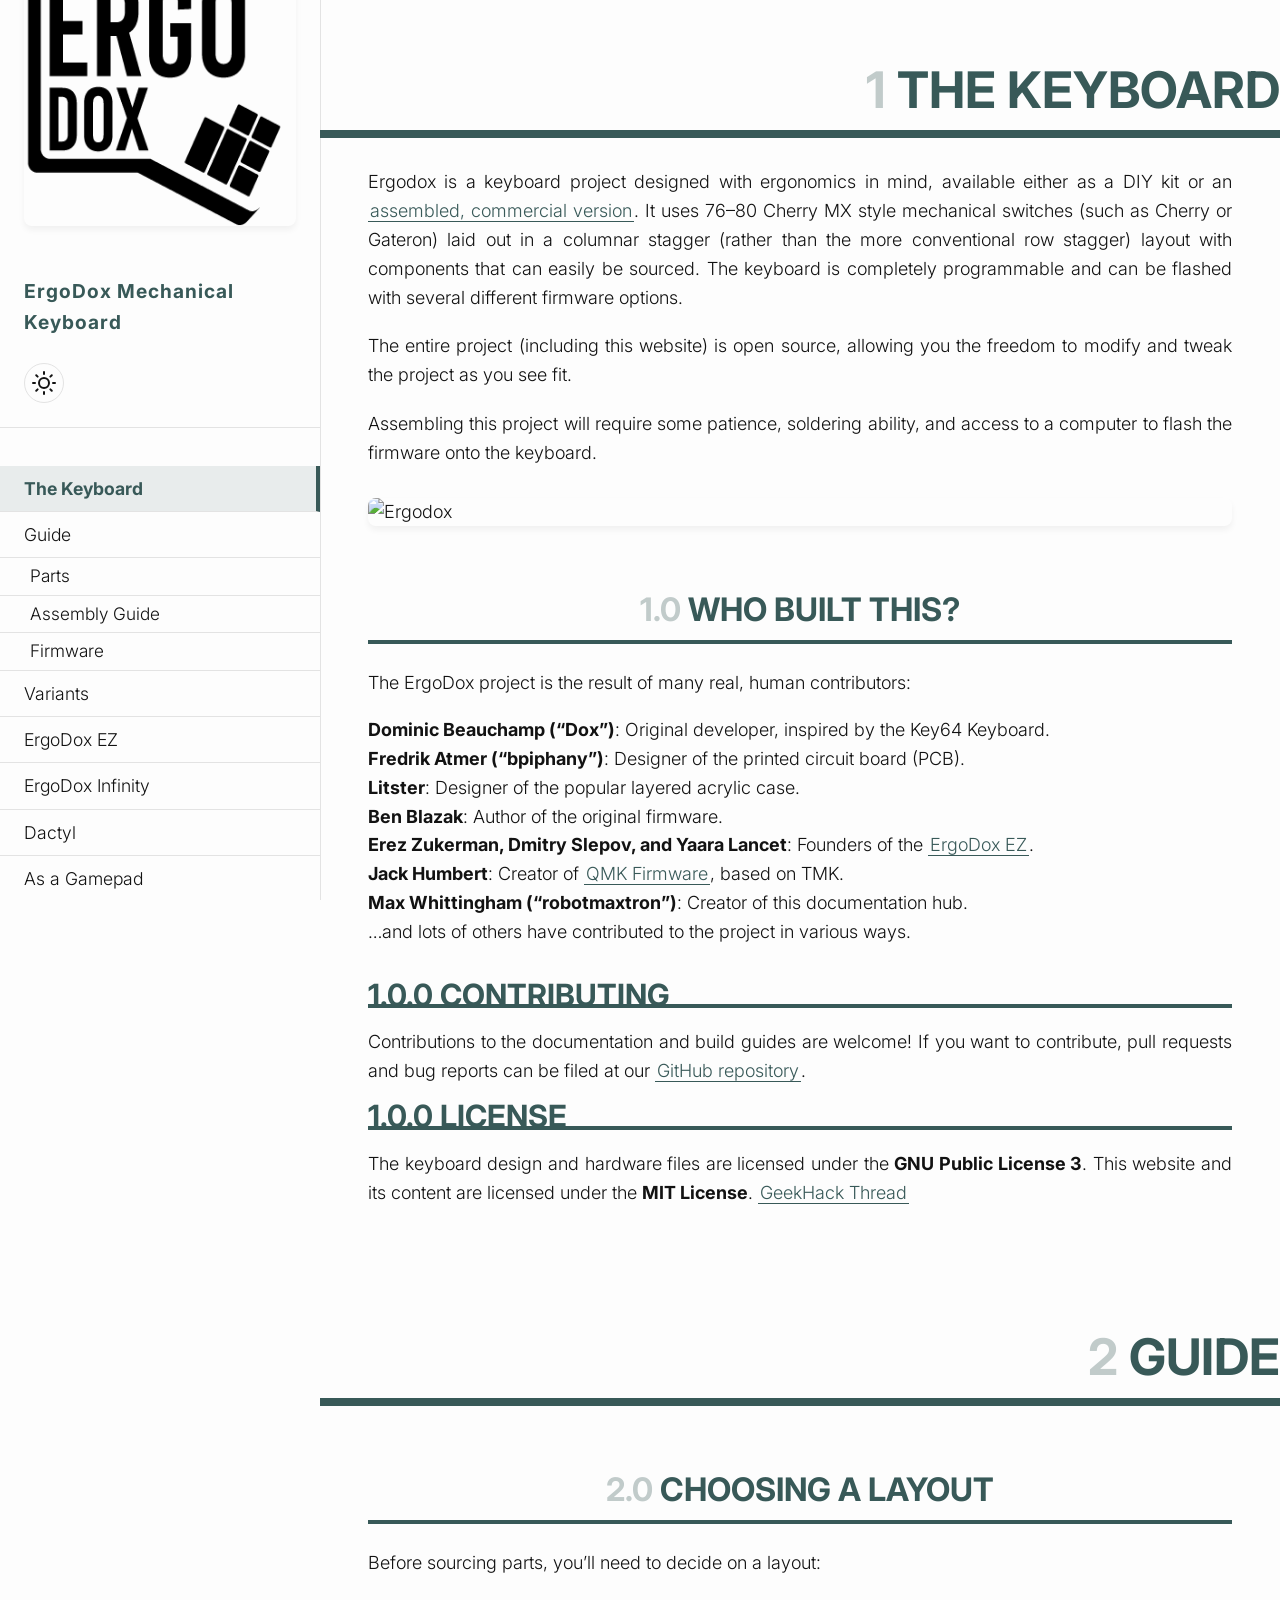
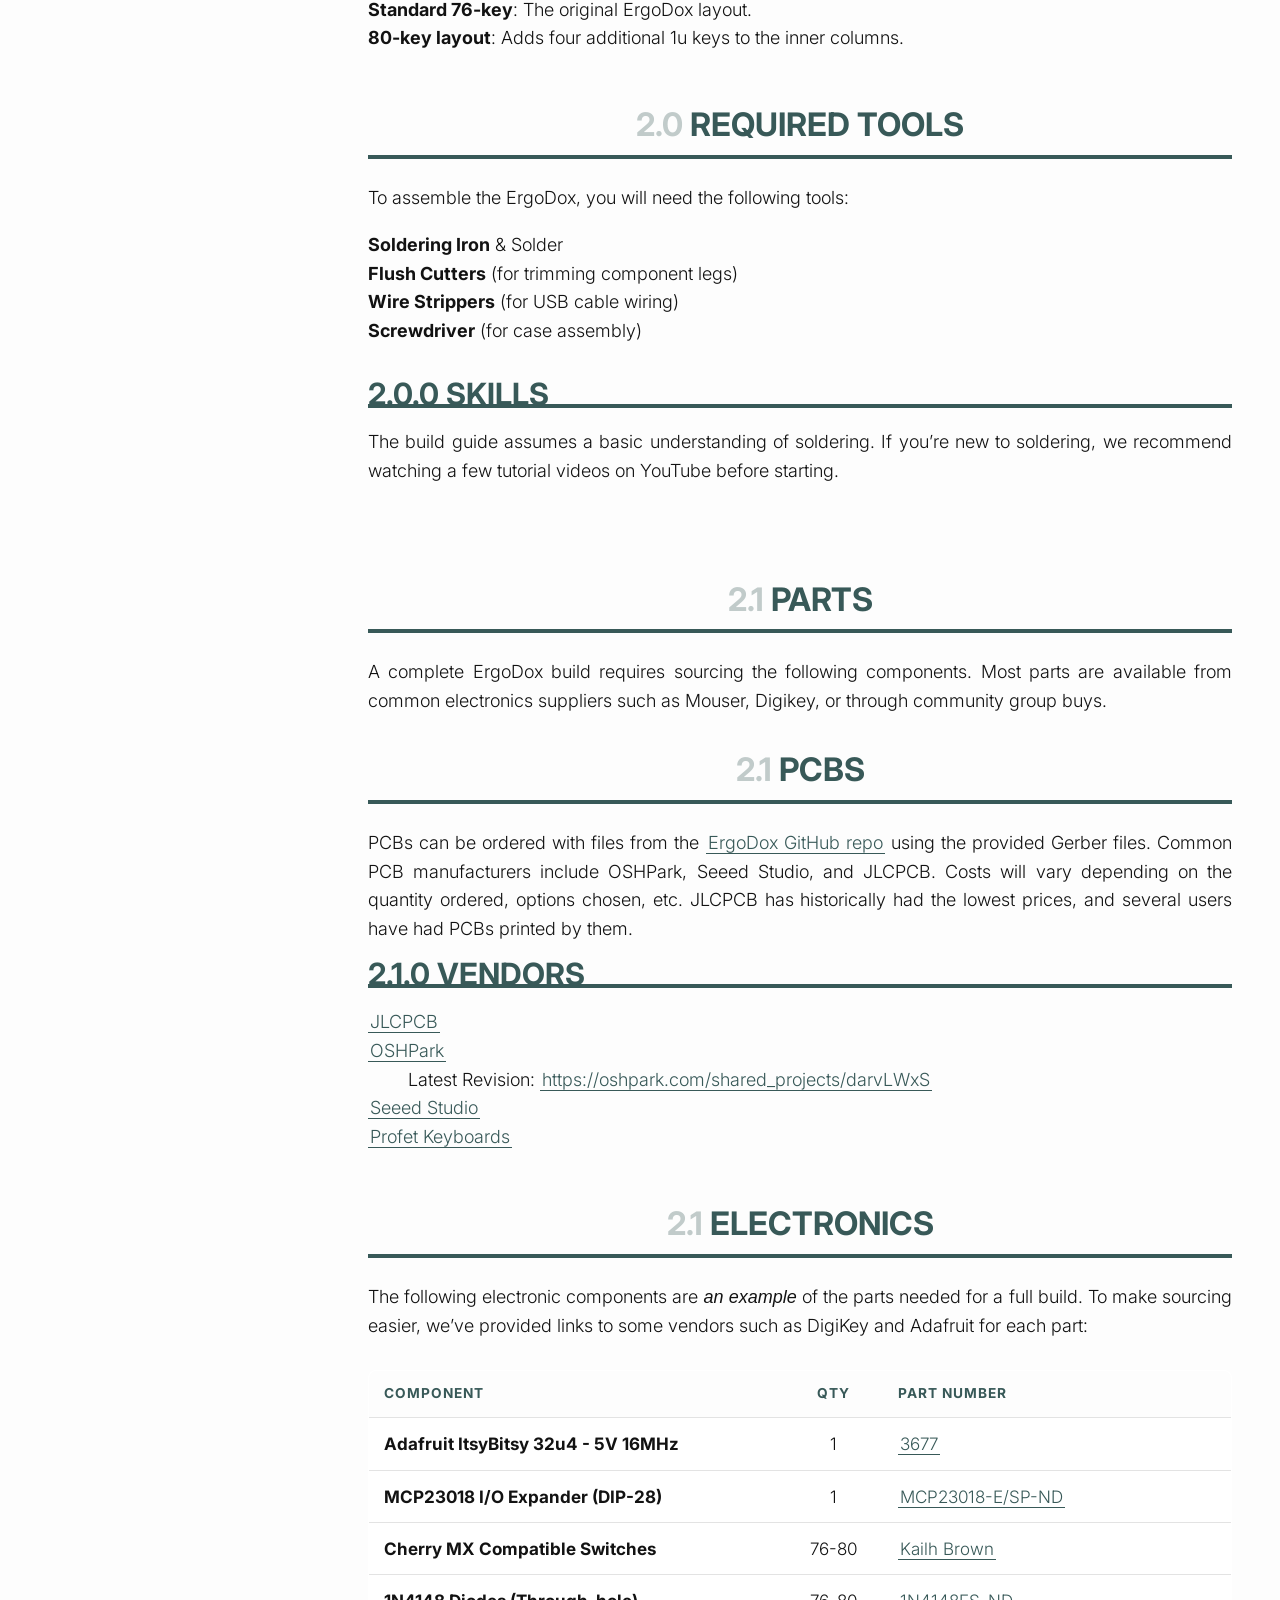
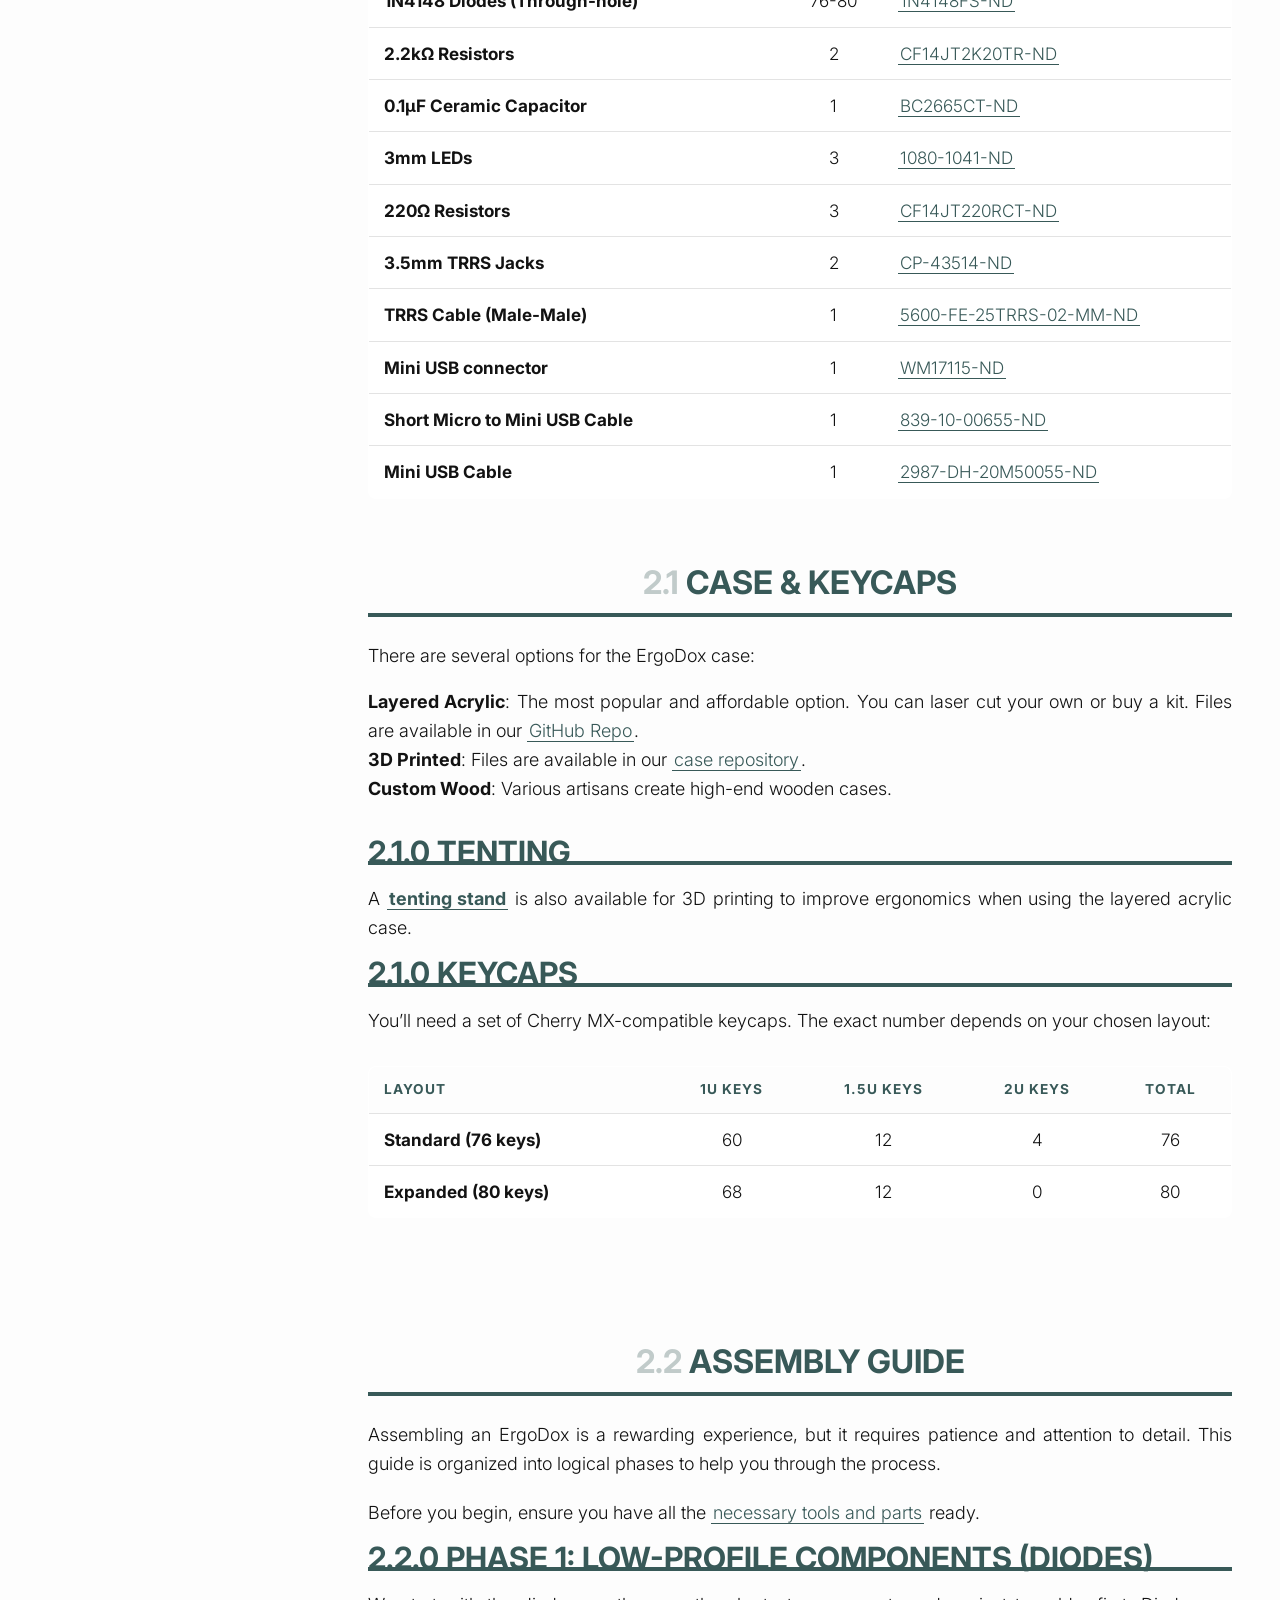
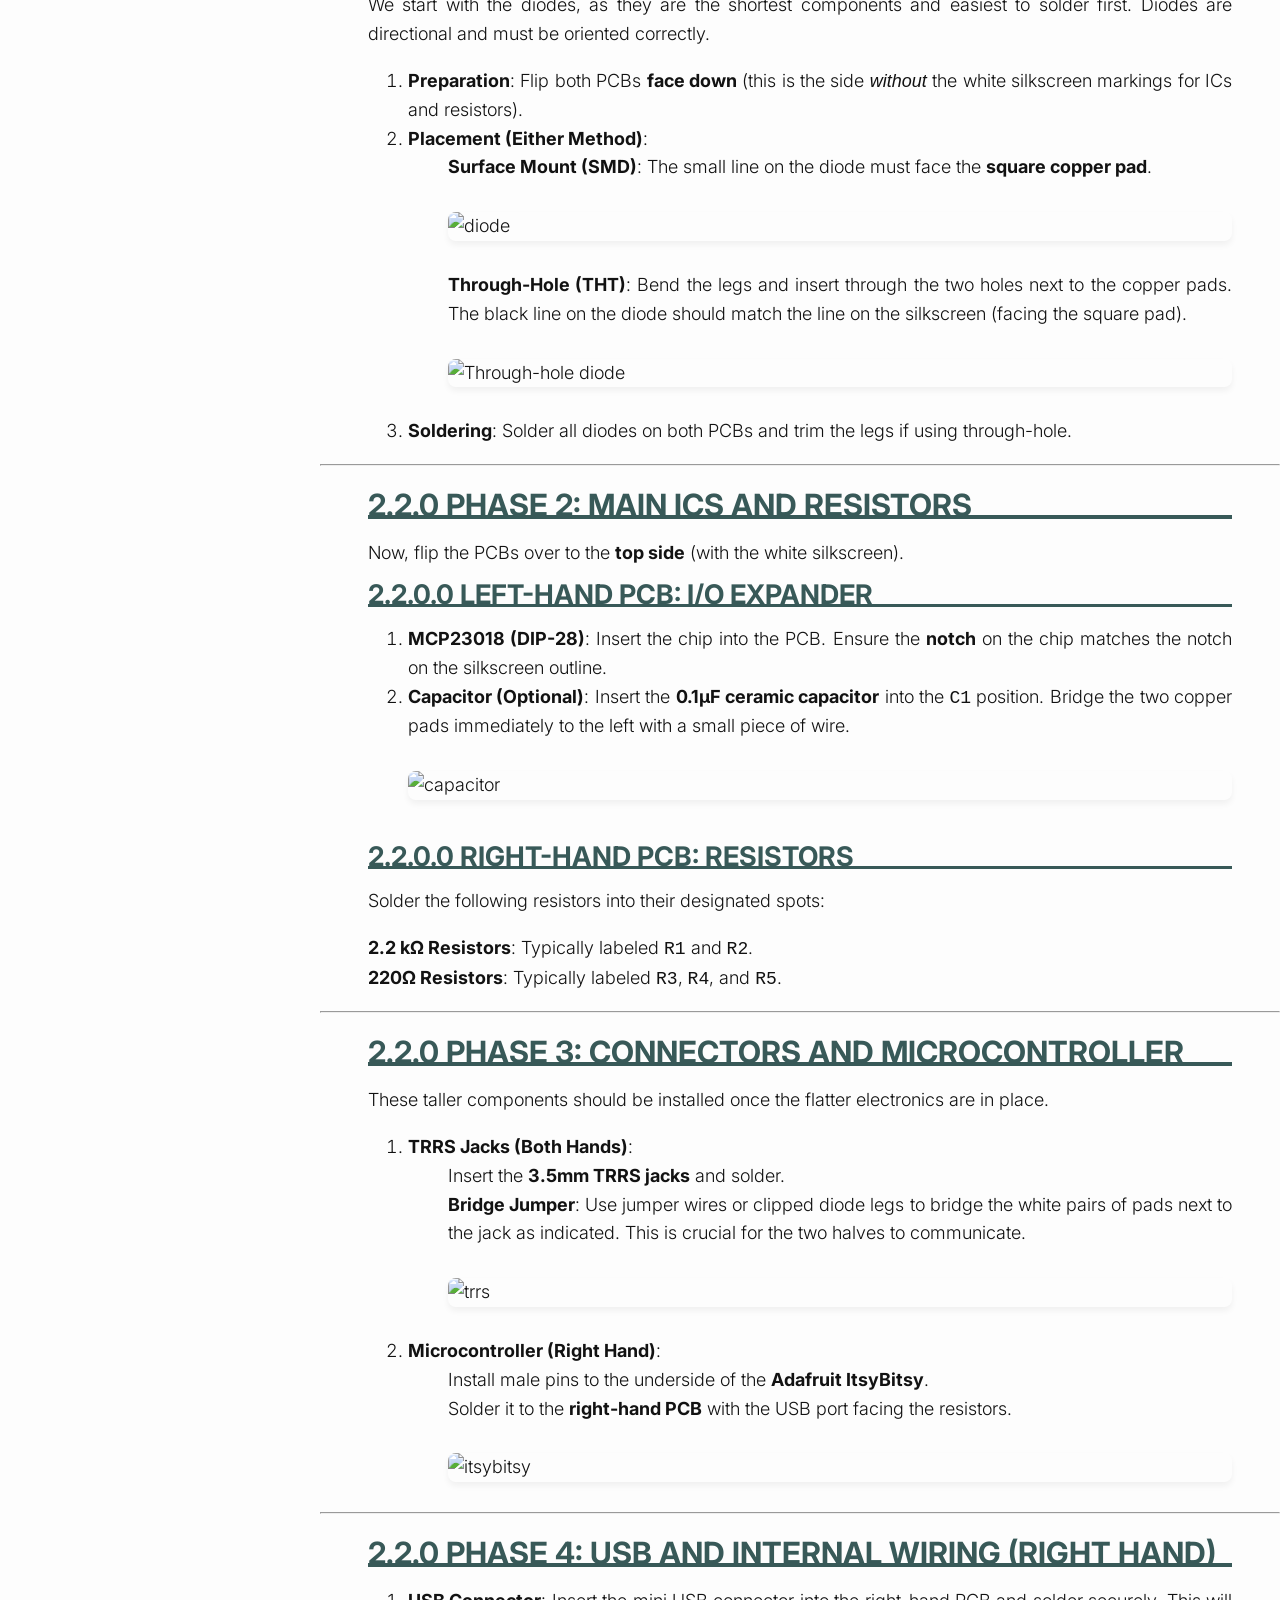
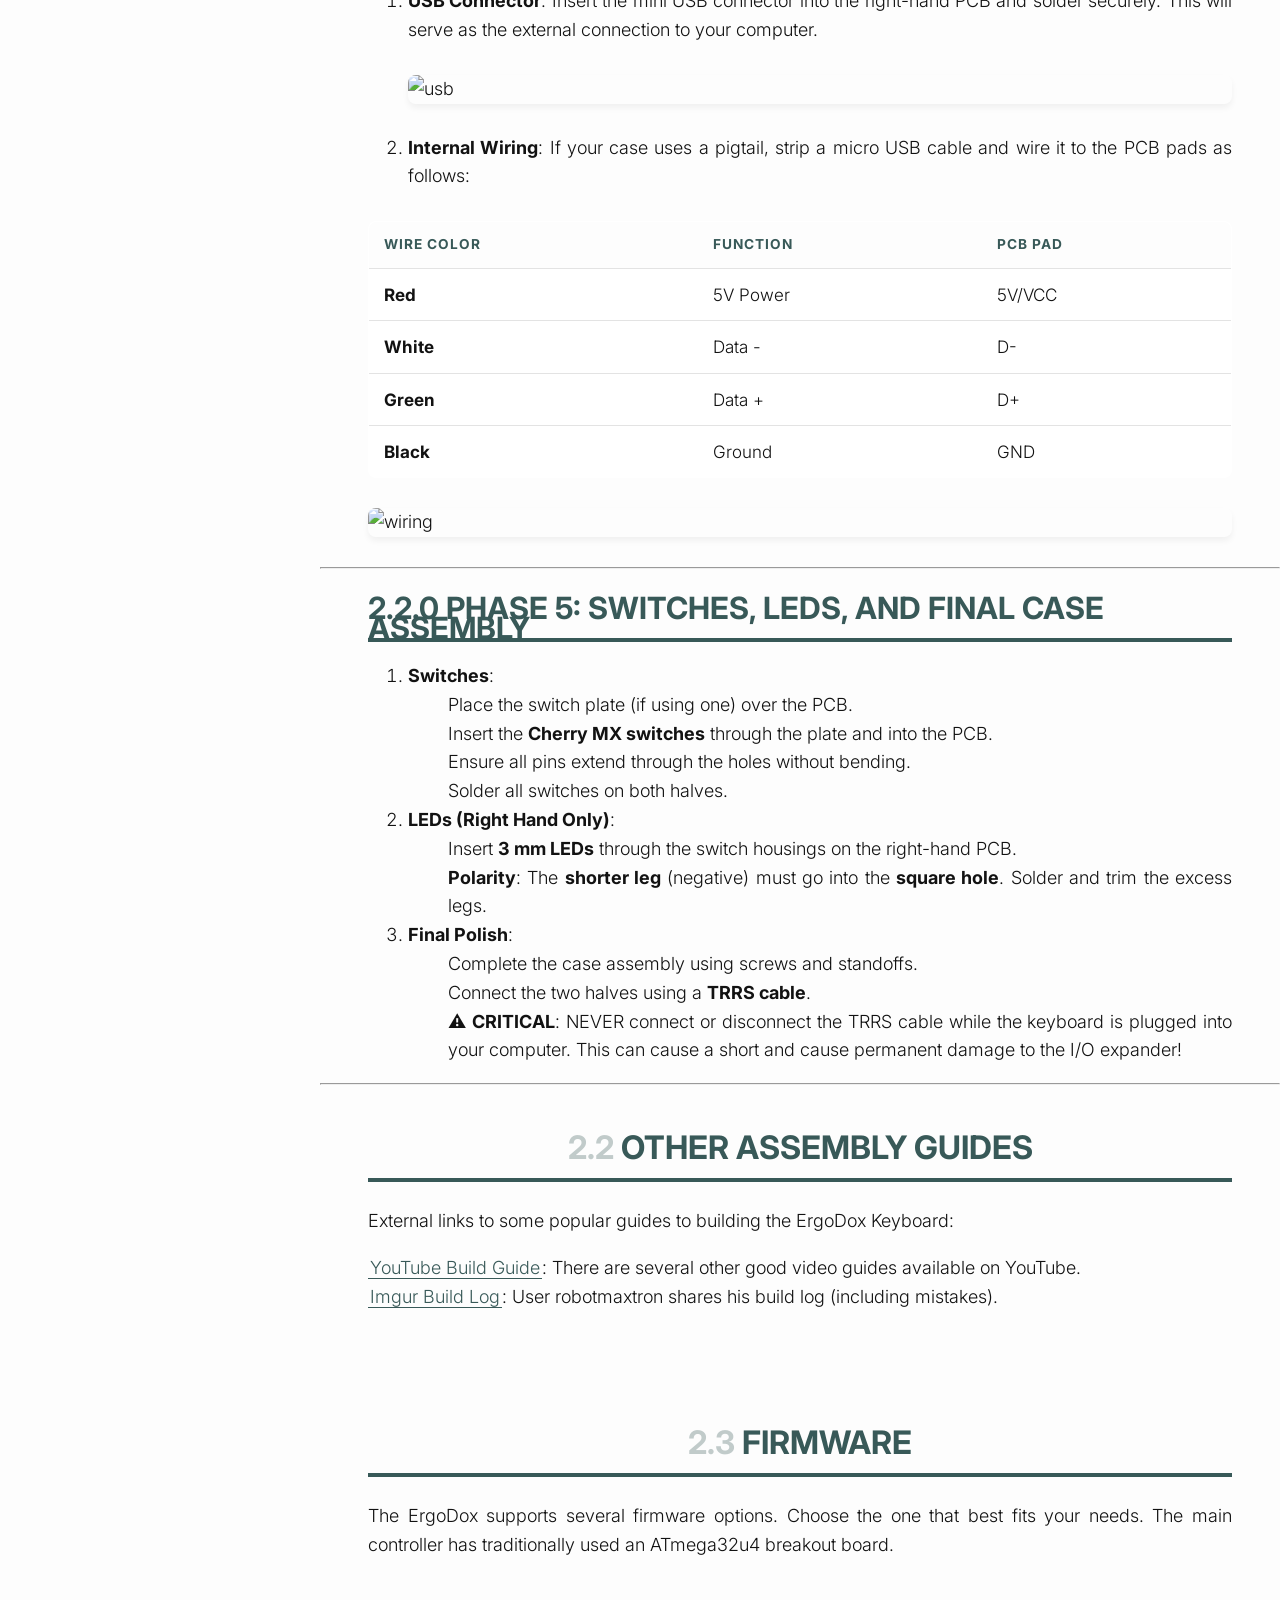
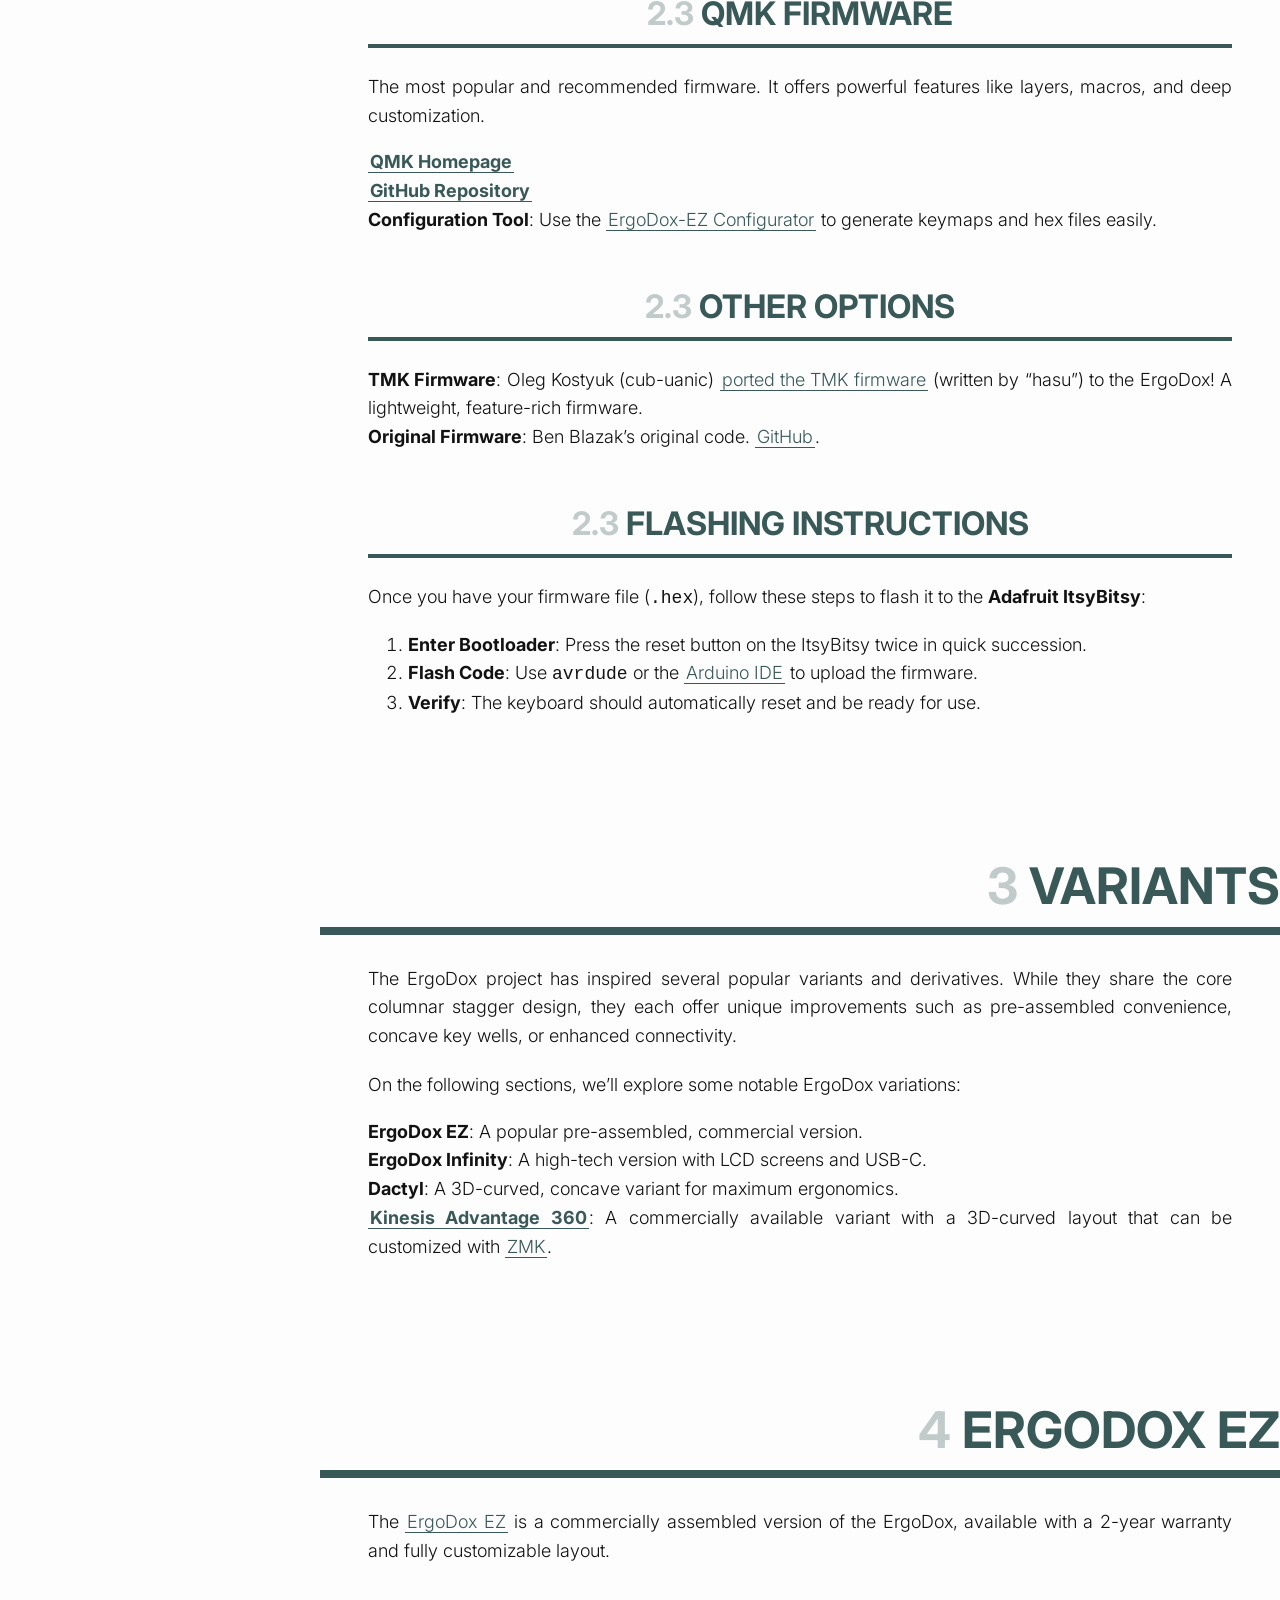
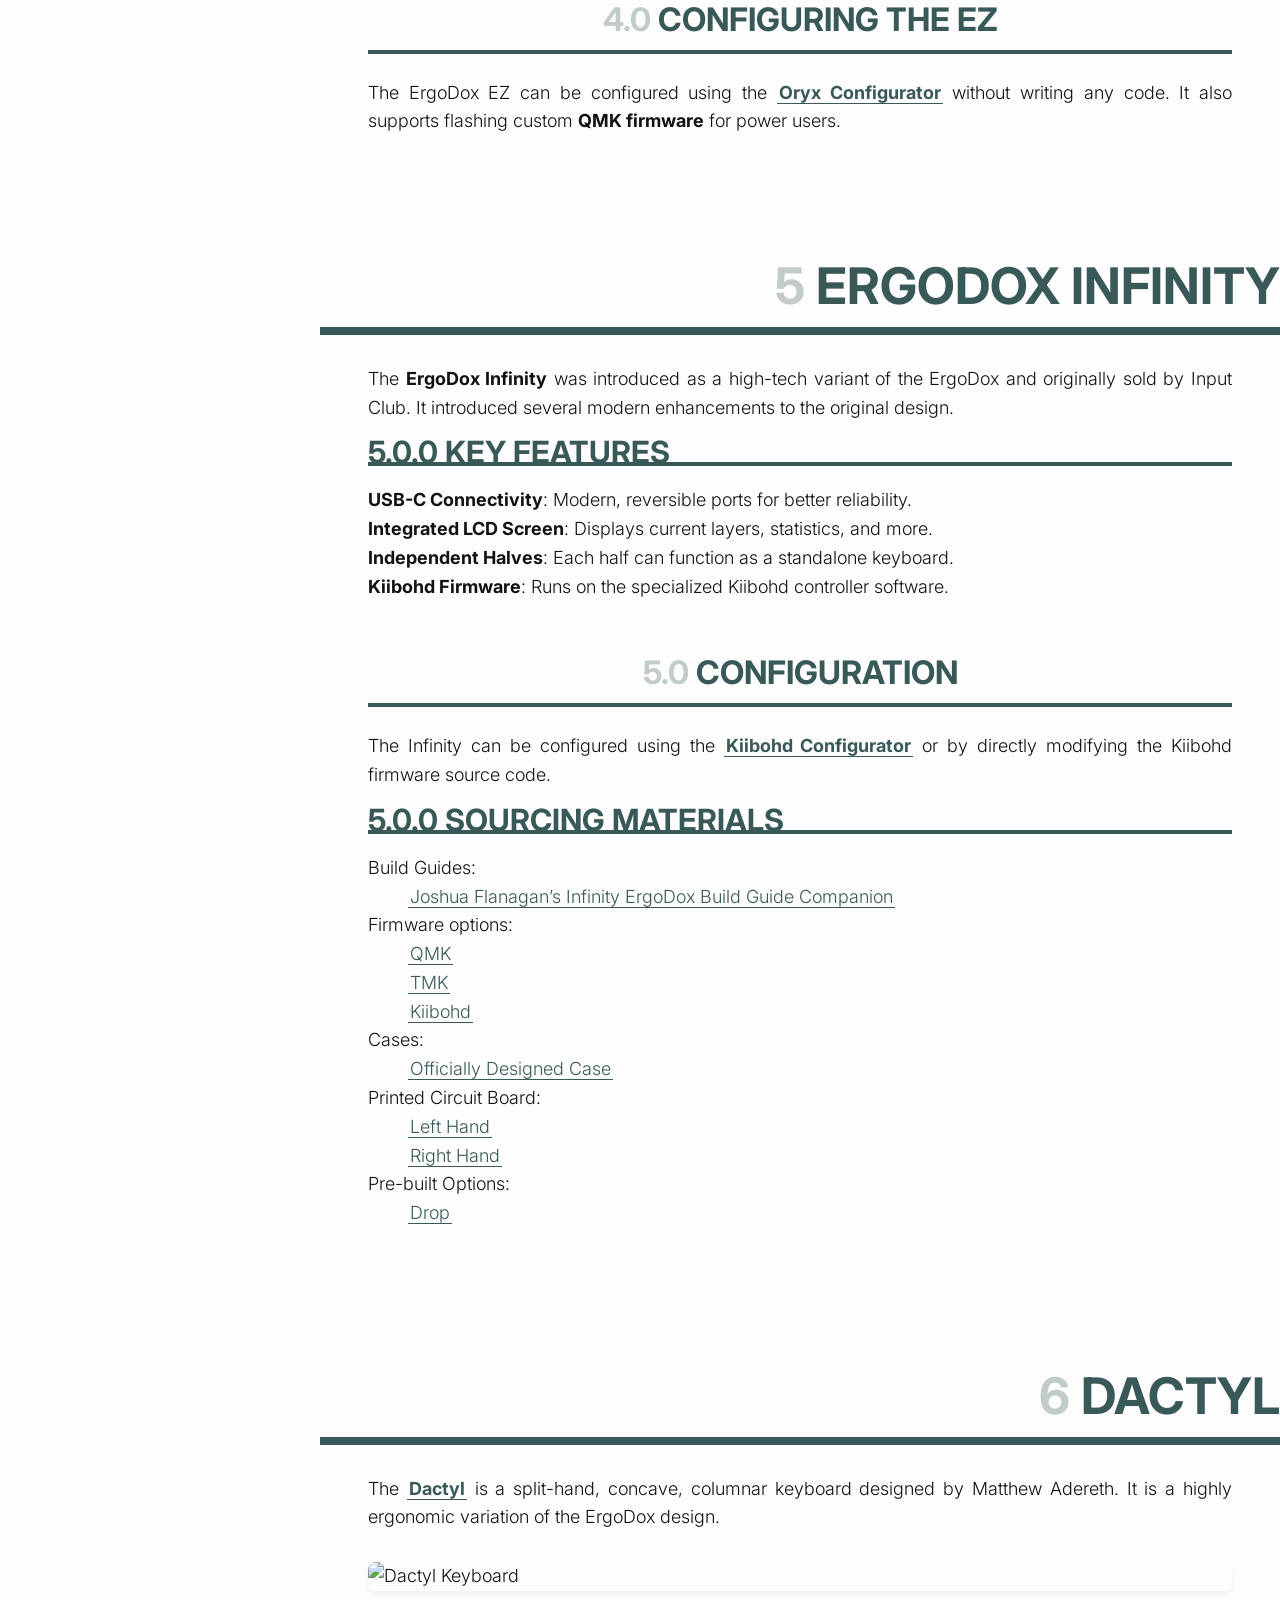
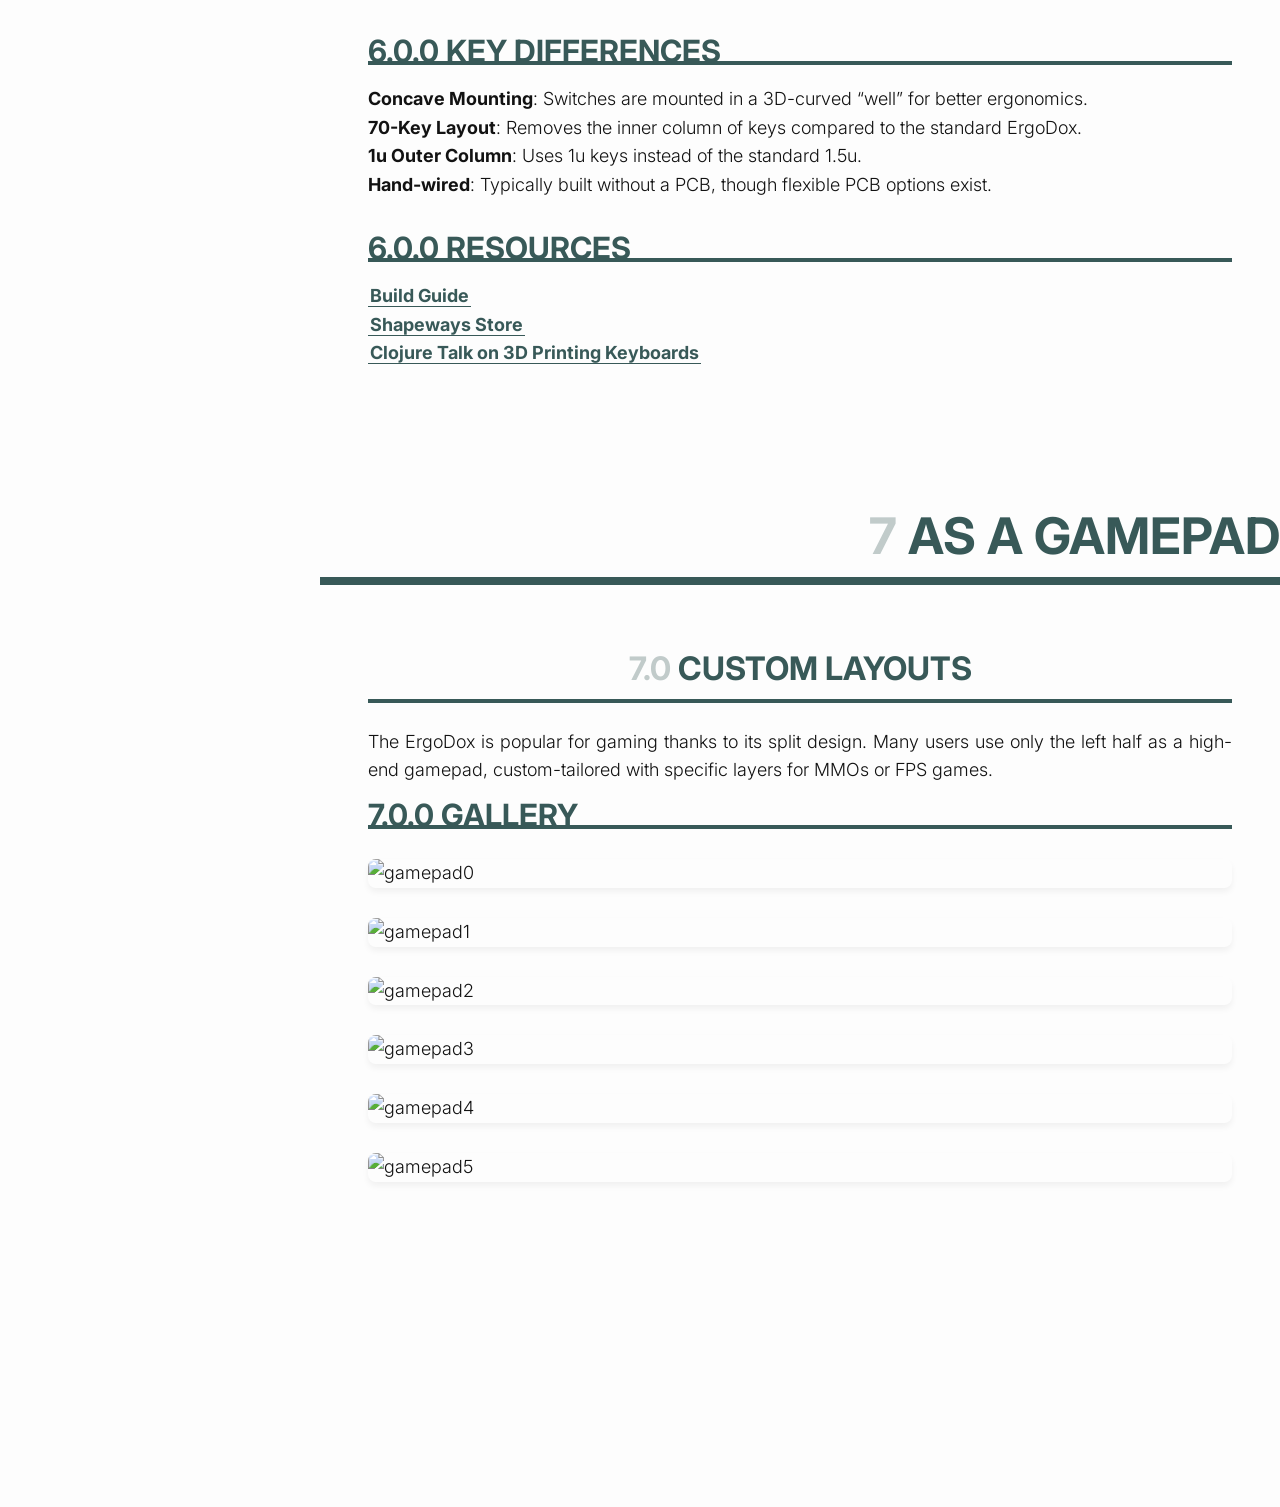
==== commit a6f2e421: "fix: removed a bad key64 link, rm short headers from parts list" ====
--- a/index.html
+++ b/index.html
@@ -140,7 +140,7 @@
 <h2 id="who-built-this">Who built this?</h2>
 <p>The ErgoDox project is the result of many real, human contributors:</p>
 <ul>
-<li><strong>Dominic Beauchamp (&ldquo;Dox&rdquo;)</strong>: Original developer, inspired by the <a href="https://www.key64.org">Key64 Keyboard</a>.</li>
+<li><strong>Dominic Beauchamp (&ldquo;Dox&rdquo;)</strong>: Original developer, inspired by the Key64 Keyboard.</li>
 <li><strong>Fredrik Atmer (&ldquo;bpiphany&rdquo;)</strong>: Designer of the printed circuit board (PCB).</li>
 <li><strong>Litster</strong>: Designer of the popular layered acrylic case.</li>
 <li><strong>Ben Blazak</strong>: Author of the original firmware.</li>
@@ -190,8 +190,10 @@
             <p>A complete ErgoDox build requires sourcing the following components. Most parts are available from common electronics
 suppliers such as Mouser, Digikey, or through community group buys.</p>
 <h2 id="pcbs">PCBs</h2>
-<p>PCBs can be ordered with files from the <a href="https://github.com/robotmaxtron/ErgoDox">ErgoDox GitHub repo</a> using the provided Gerber files. Common PCB
-manufacturers include OSHPark, Seeed Studio, and JLCPCB.</p>
+<p>PCBs can be ordered with files from the <a href="https://github.com/robotmaxtron/ErgoDox">ErgoDox GitHub repo</a> using the
+provided Gerber files. Common PCB manufacturers include OSHPark, Seeed Studio, and JLCPCB. Costs will vary depending on
+the quantity ordered, options chosen, etc. JLCPCB has historically had the lowest prices, and several users have had
+PCBs printed by them.</p>
 <h3 id="vendors">Vendors</h3>
 <ul>
 <li><a href="https://jlcpcb.com/">JLCPCB</a></li>
@@ -219,11 +221,6 @@
           <td style="text-align: left"><strong>Adafruit ItsyBitsy 32u4 - 5V 16MHz</strong></td>
           <td style="text-align: center">1</td>
           <td style="text-align: left"><a href="https://www.adafruit.com/product/3677">3677</a></td>
-      </tr>
-      <tr>
-          <td style="text-align: left"><strong>Short male headers</strong></td>
-          <td style="text-align: center">1</td>
-          <td style="text-align: left"><a href="https://www.adafruit.com/product/4173">4173</a></td>
       </tr>
       <tr>
           <td style="text-align: left"><strong>MCP23018 I/O Expander (DIP-28)</strong></td>
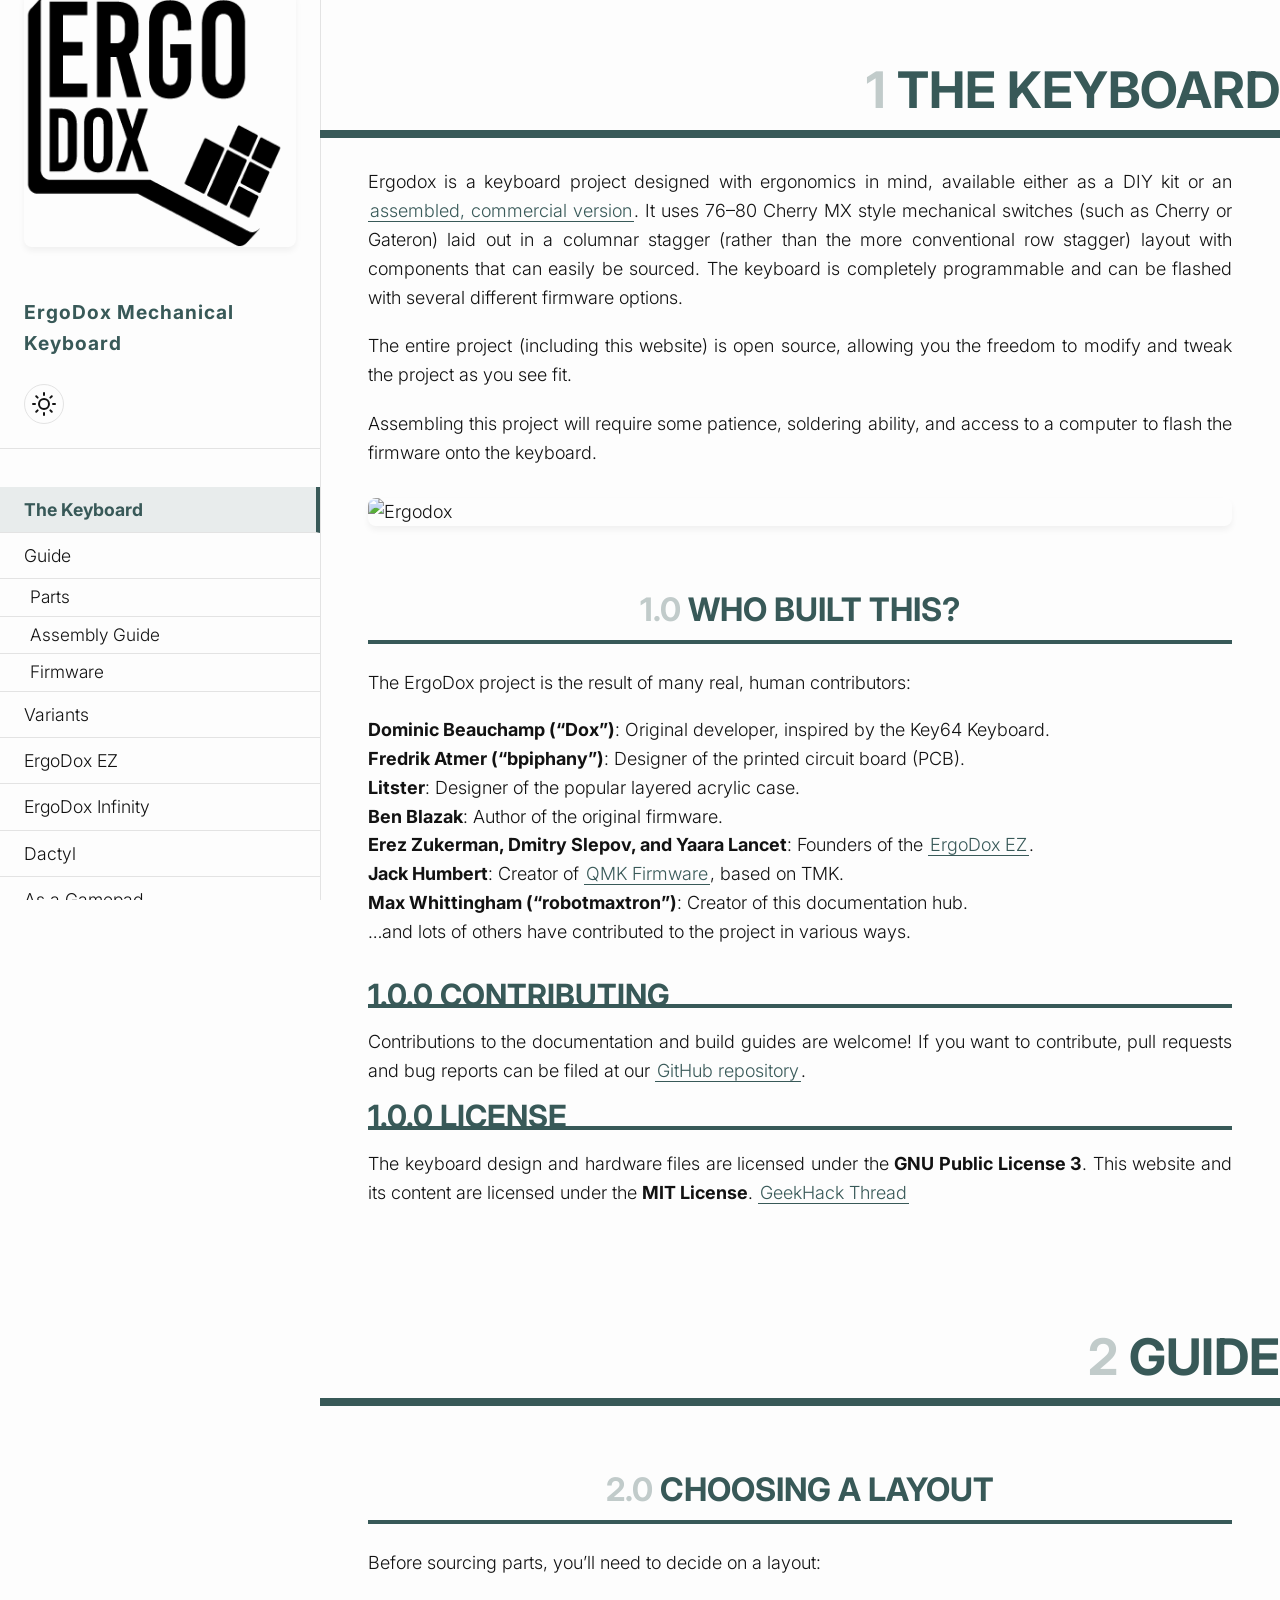
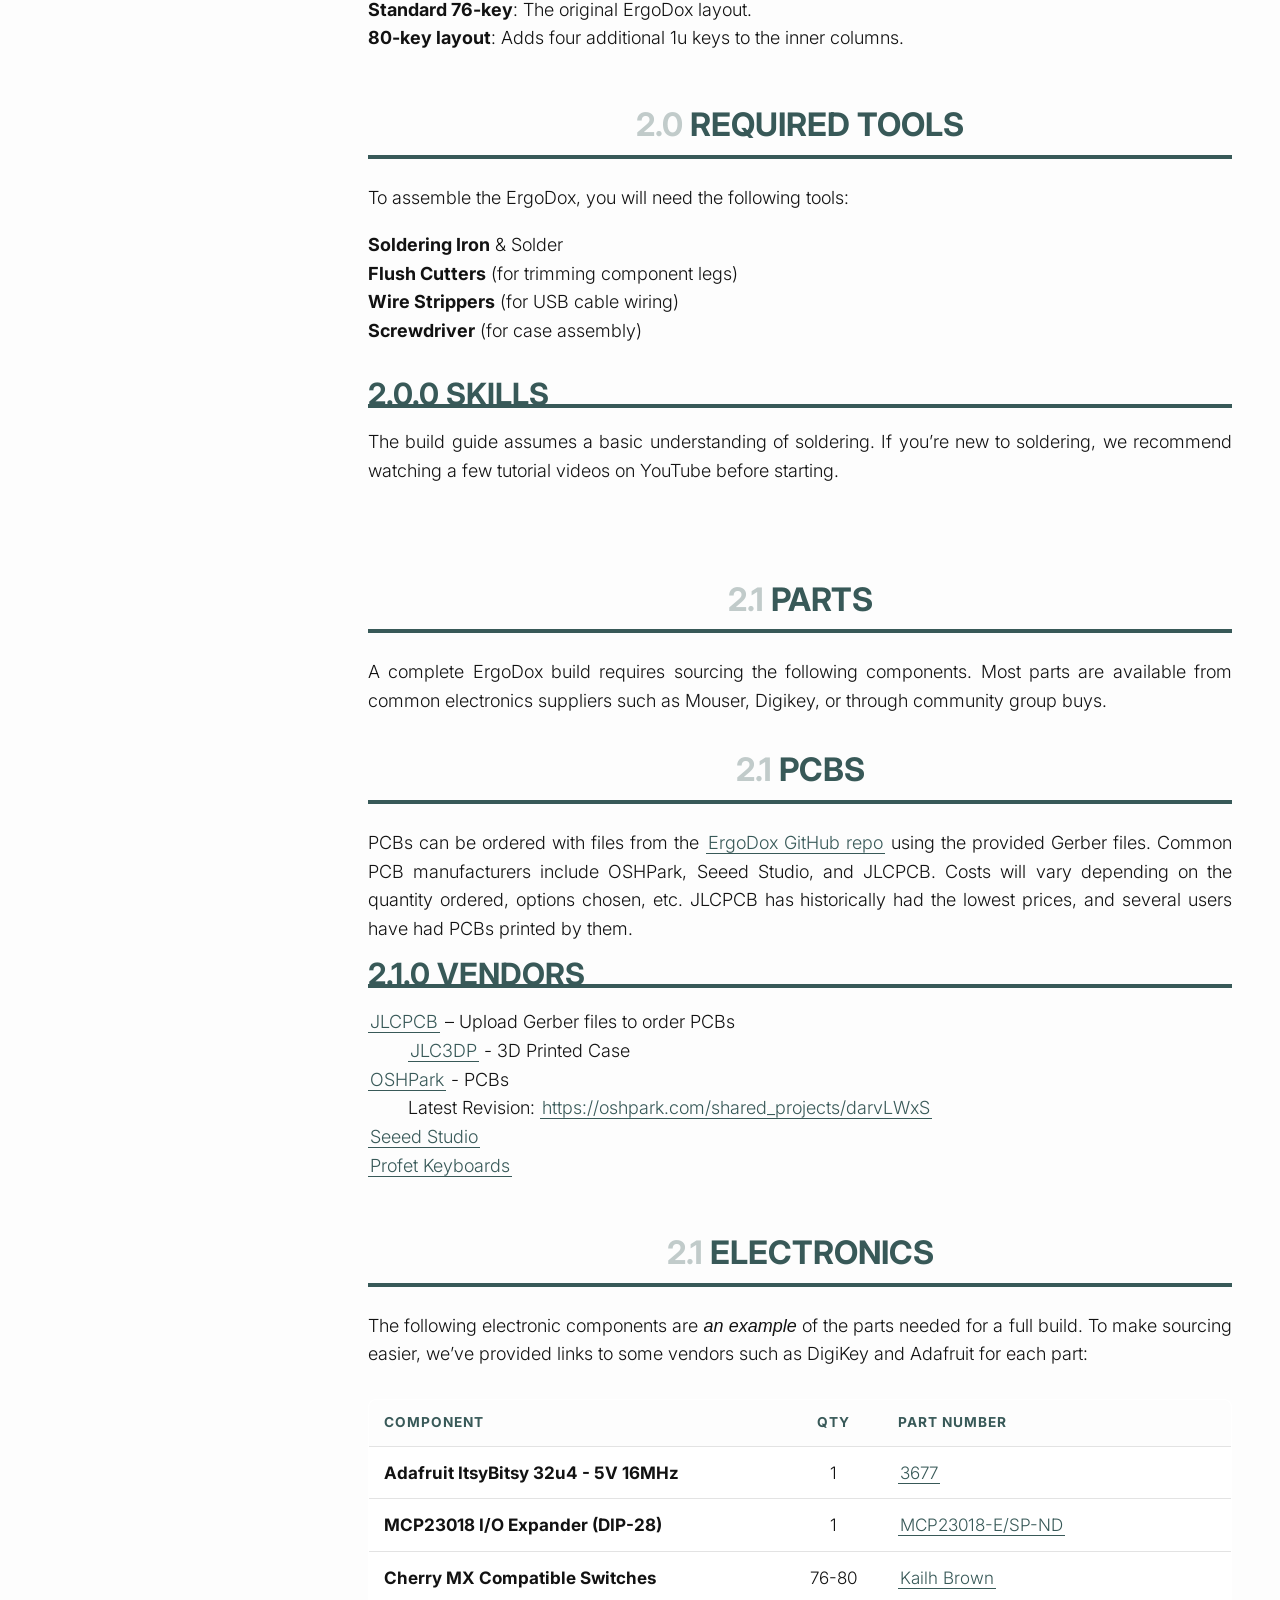
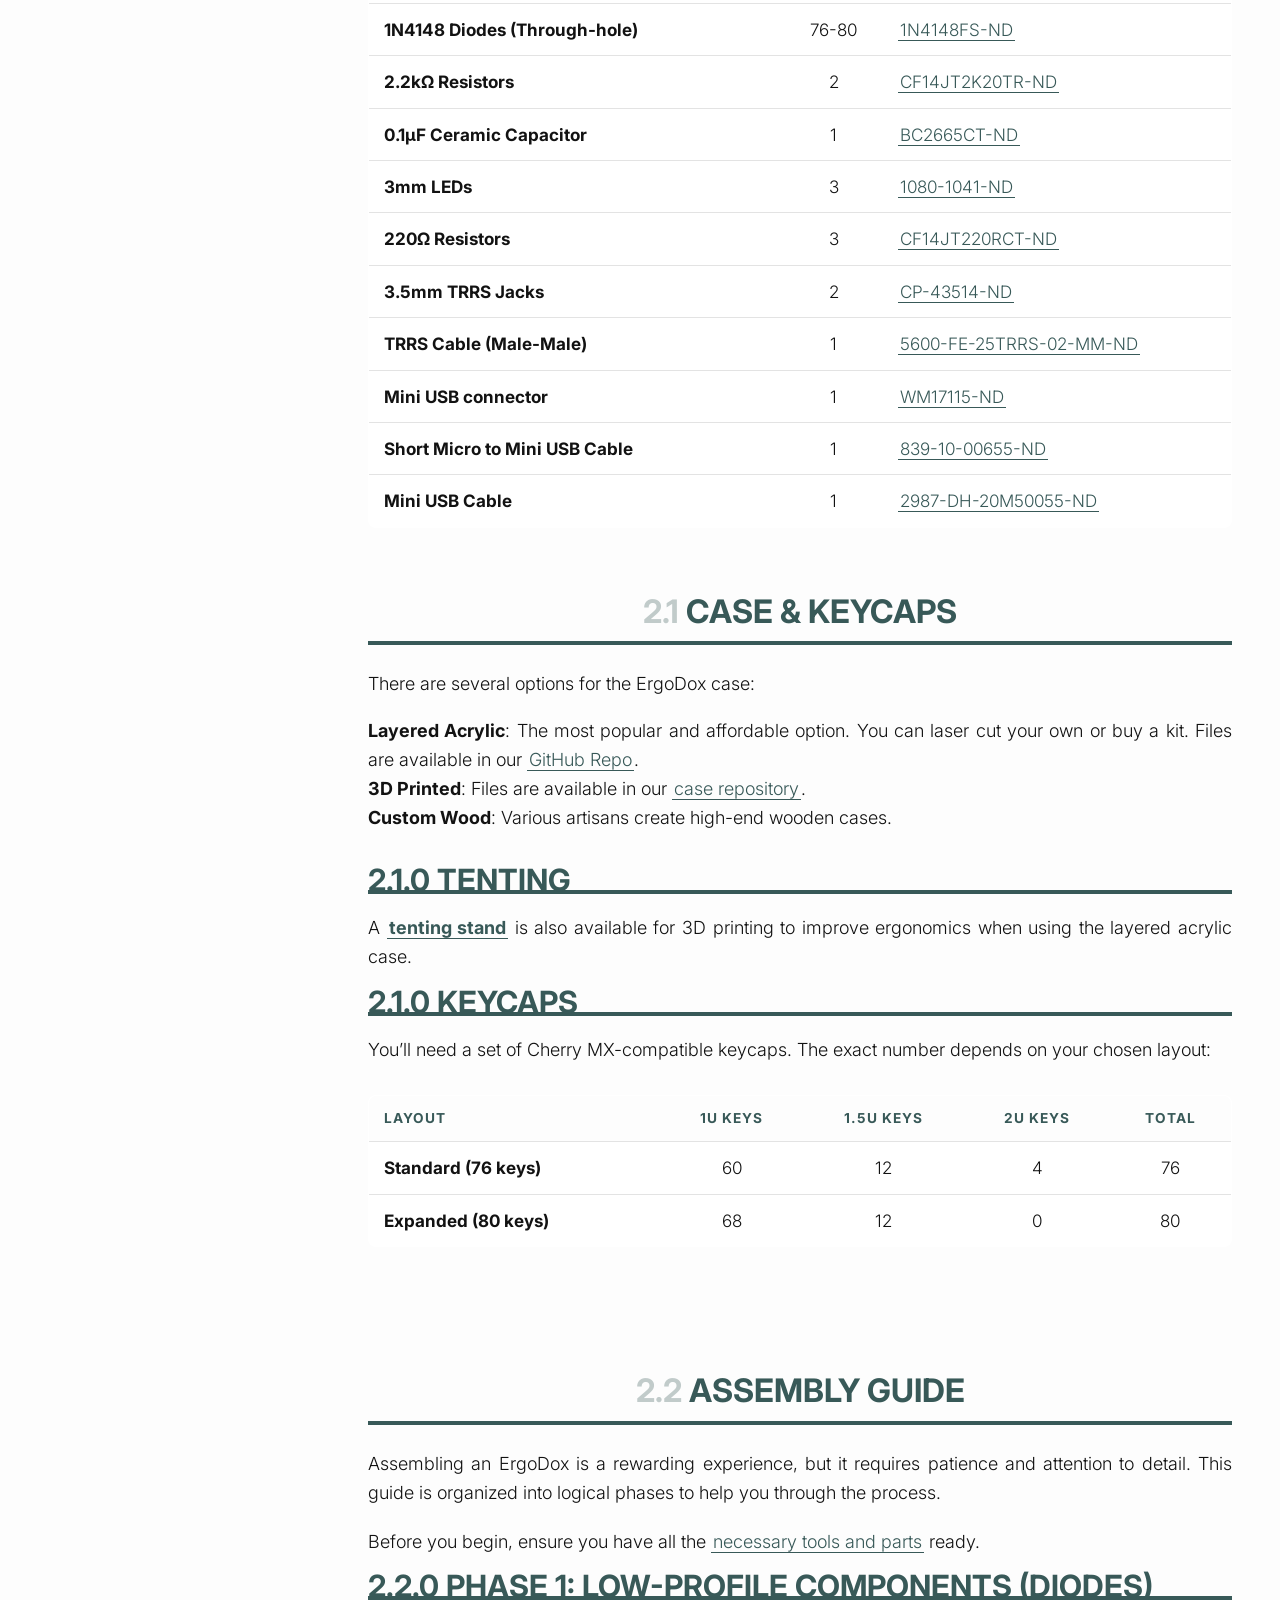
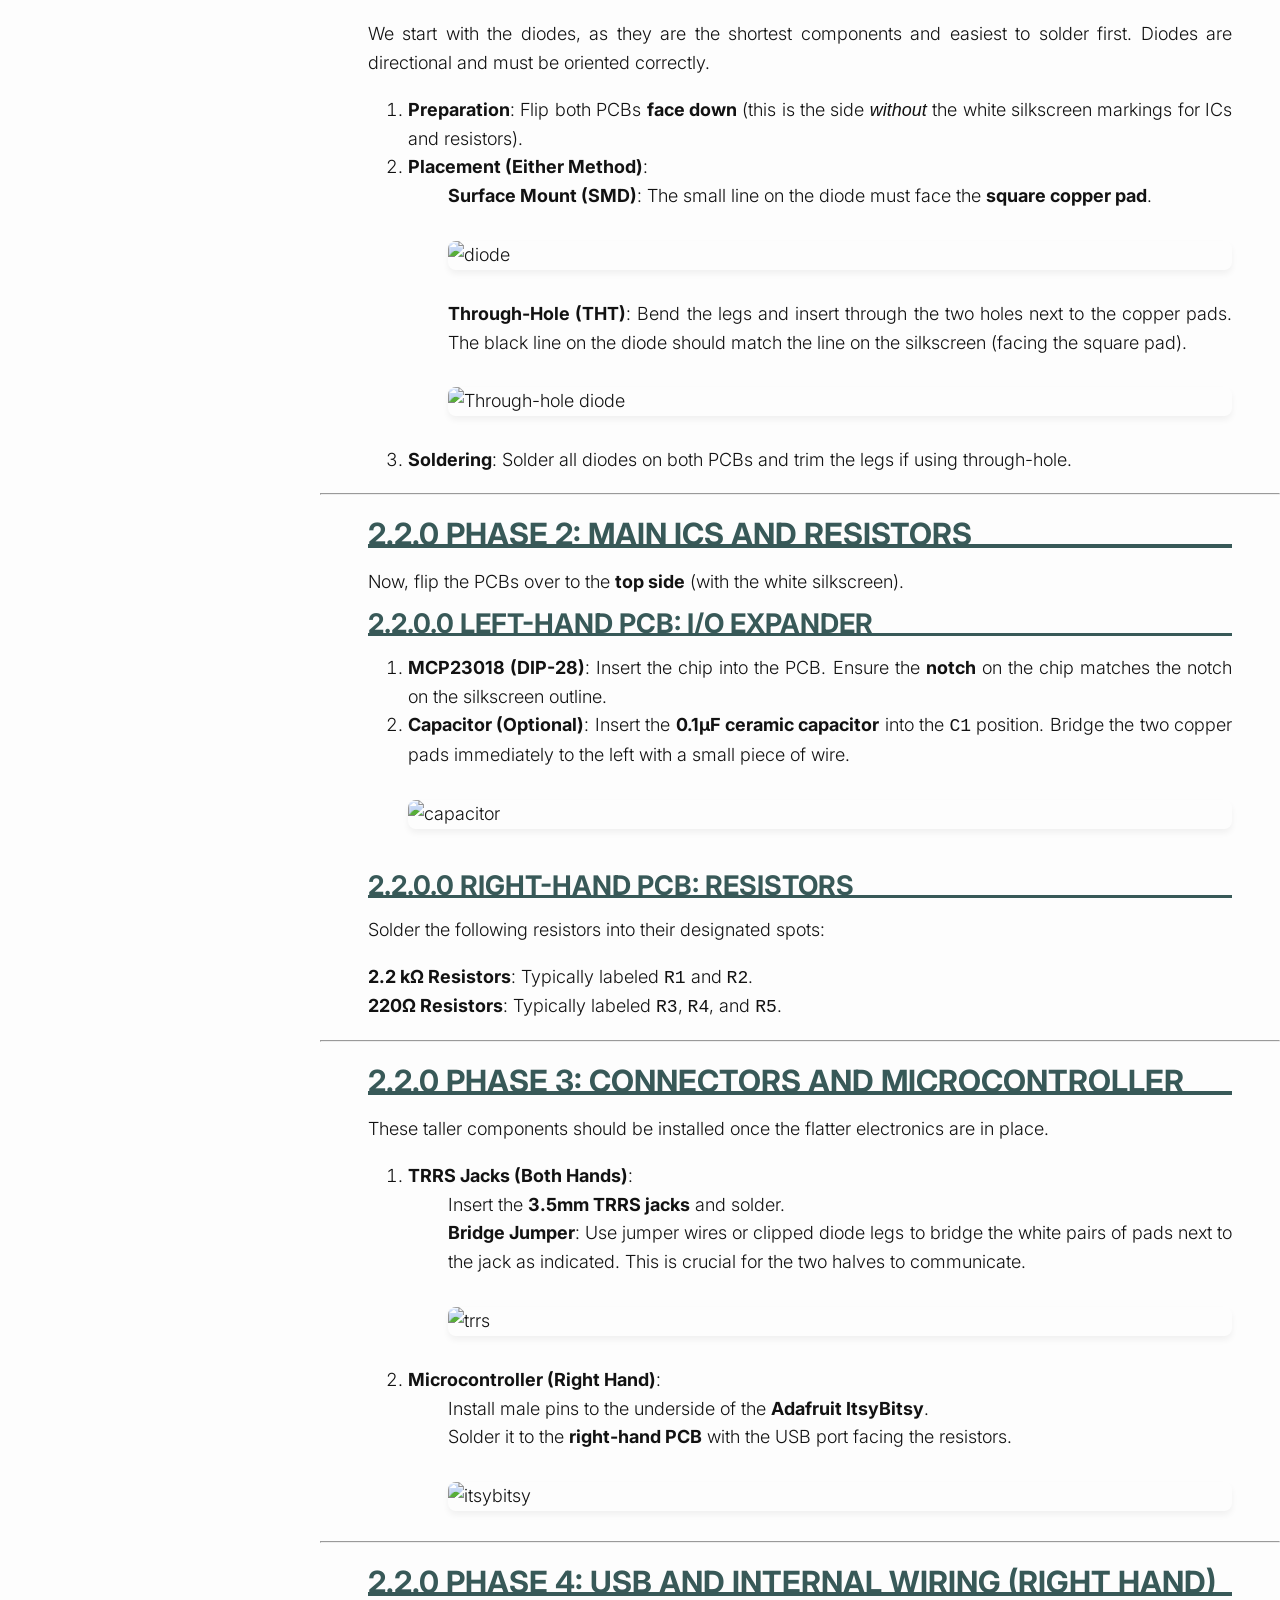
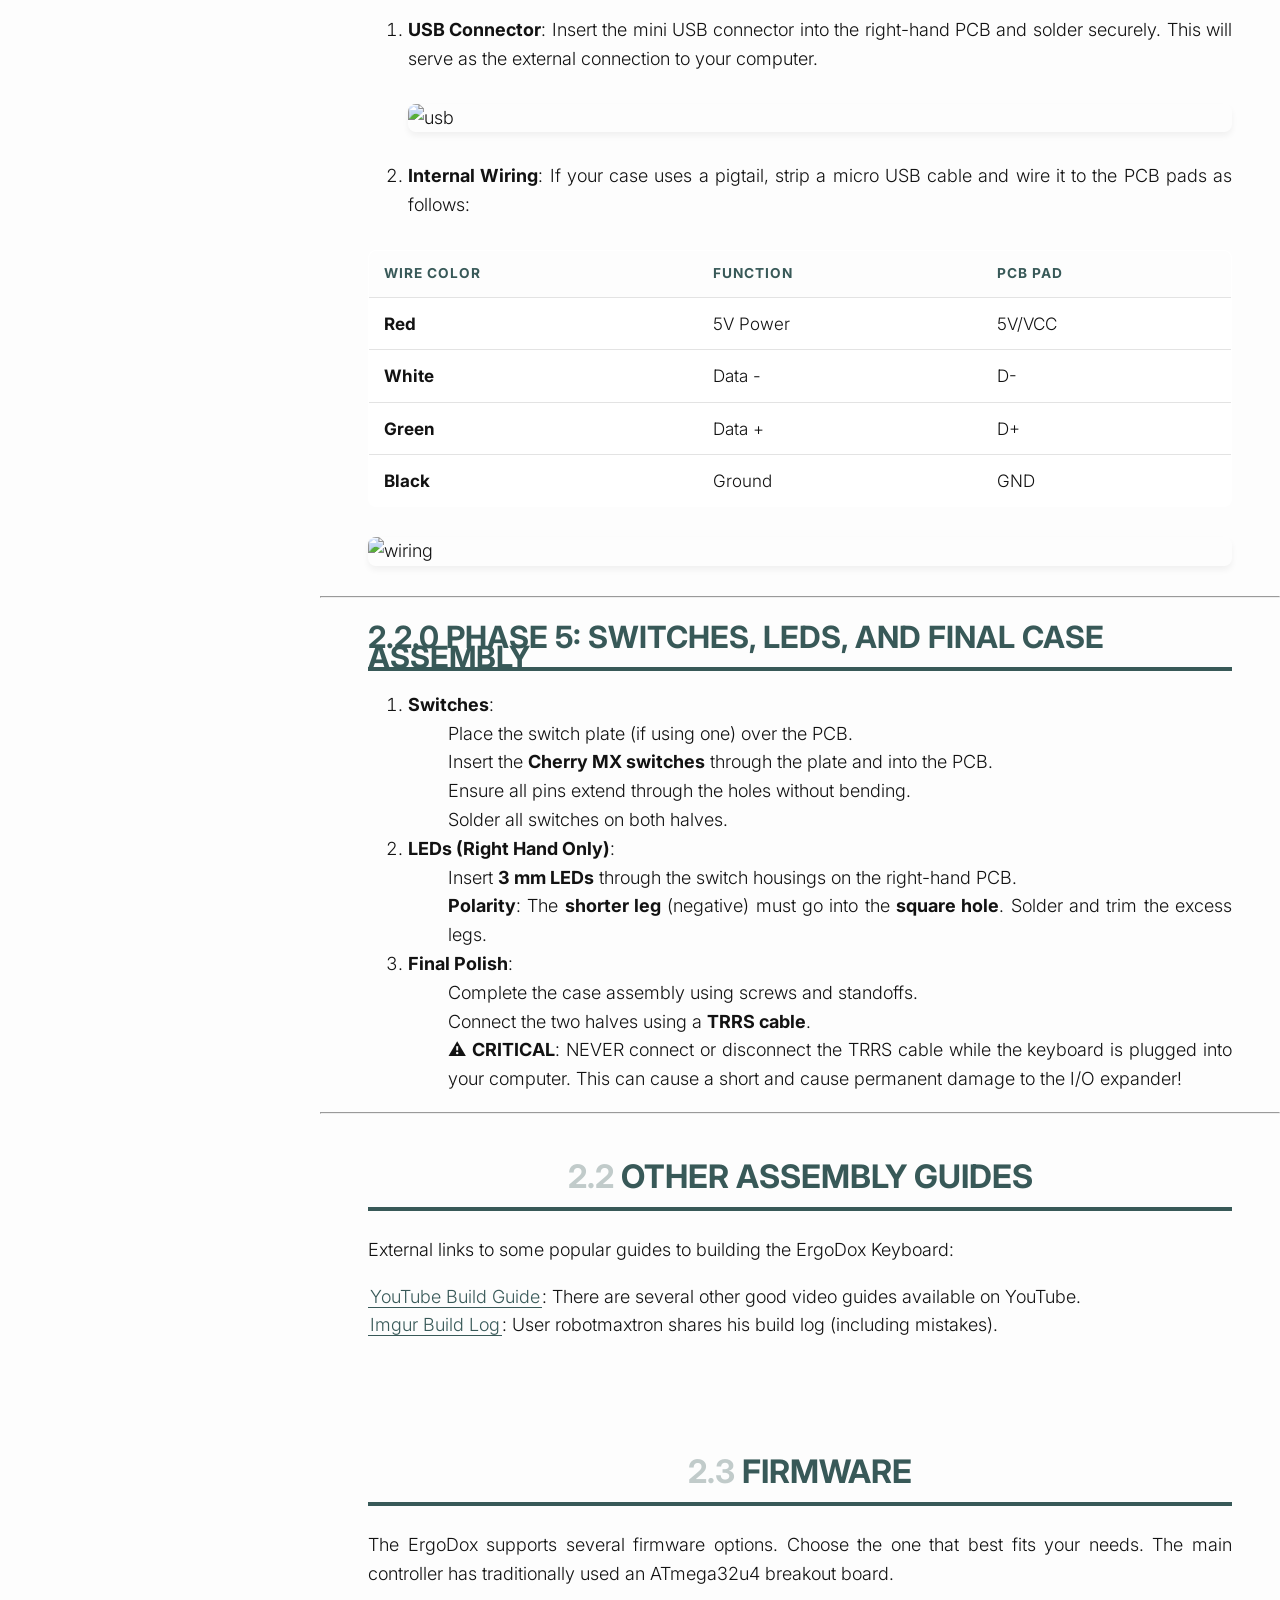
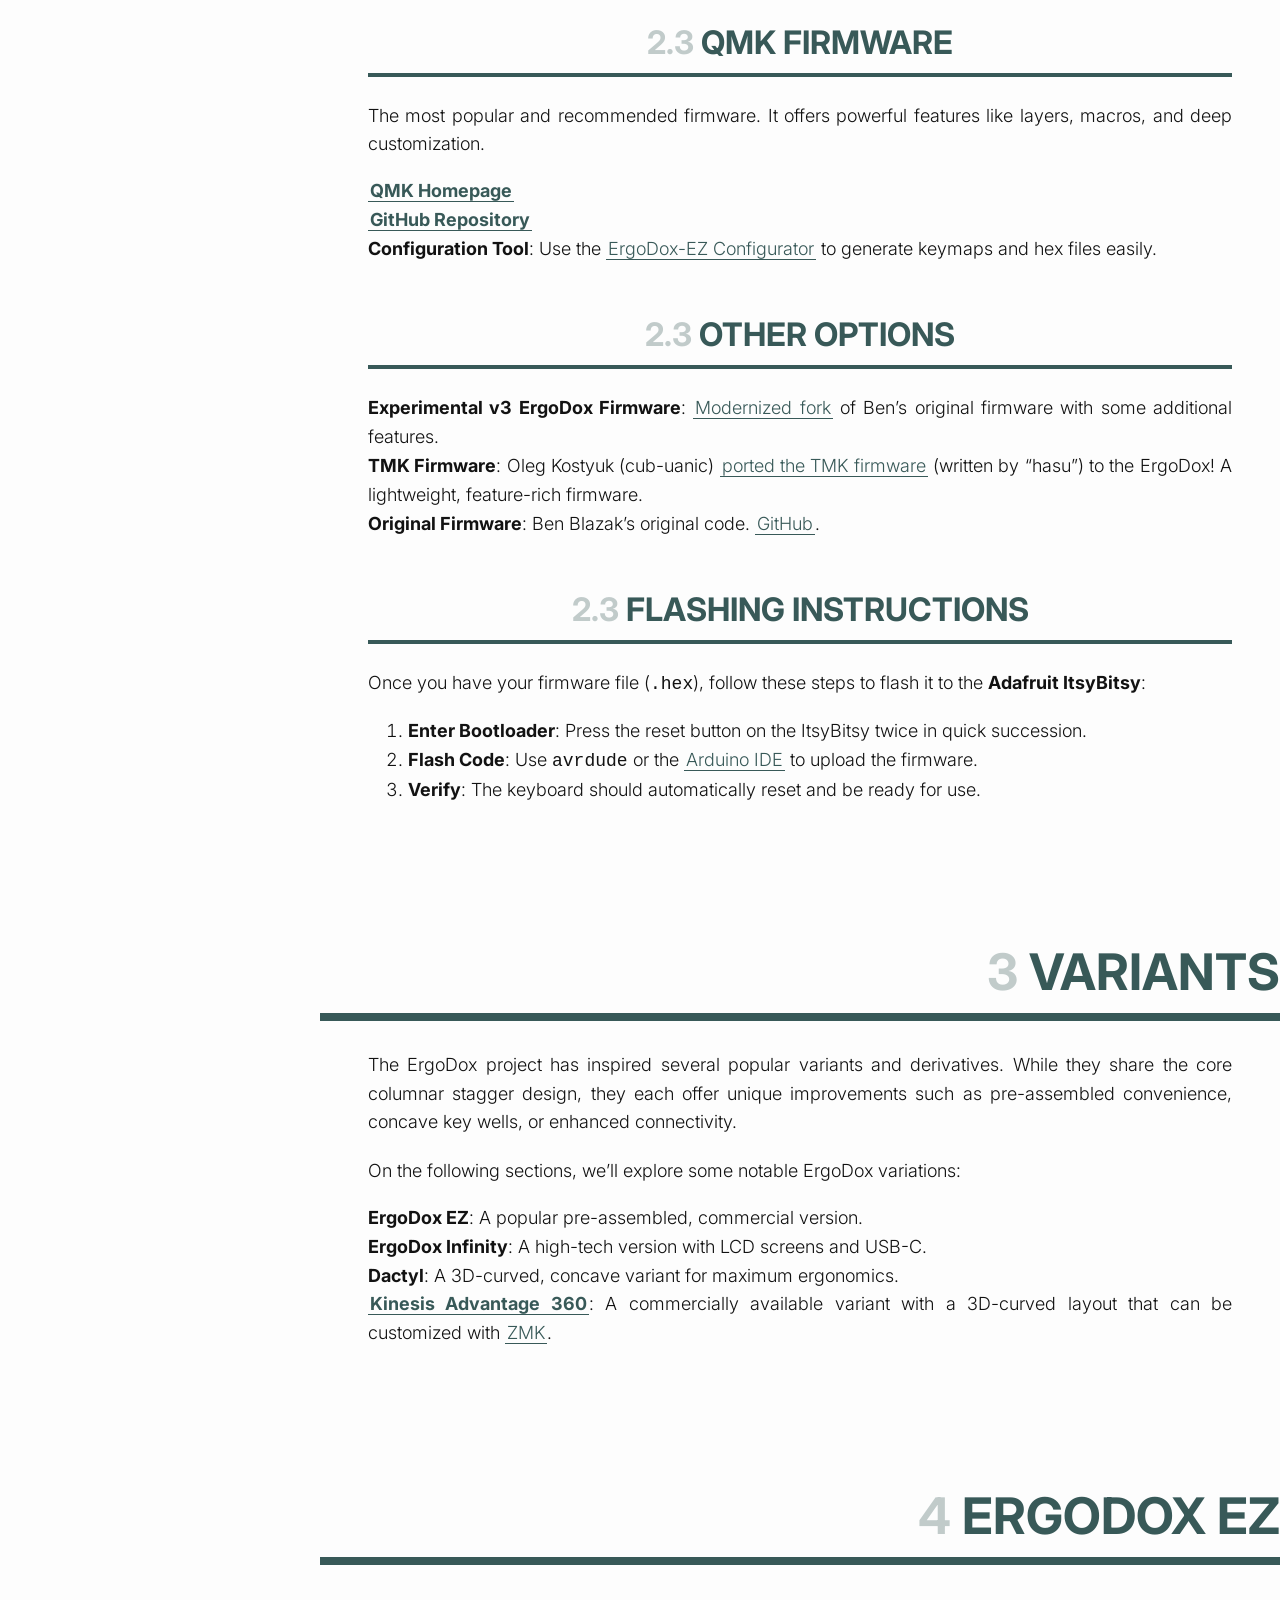
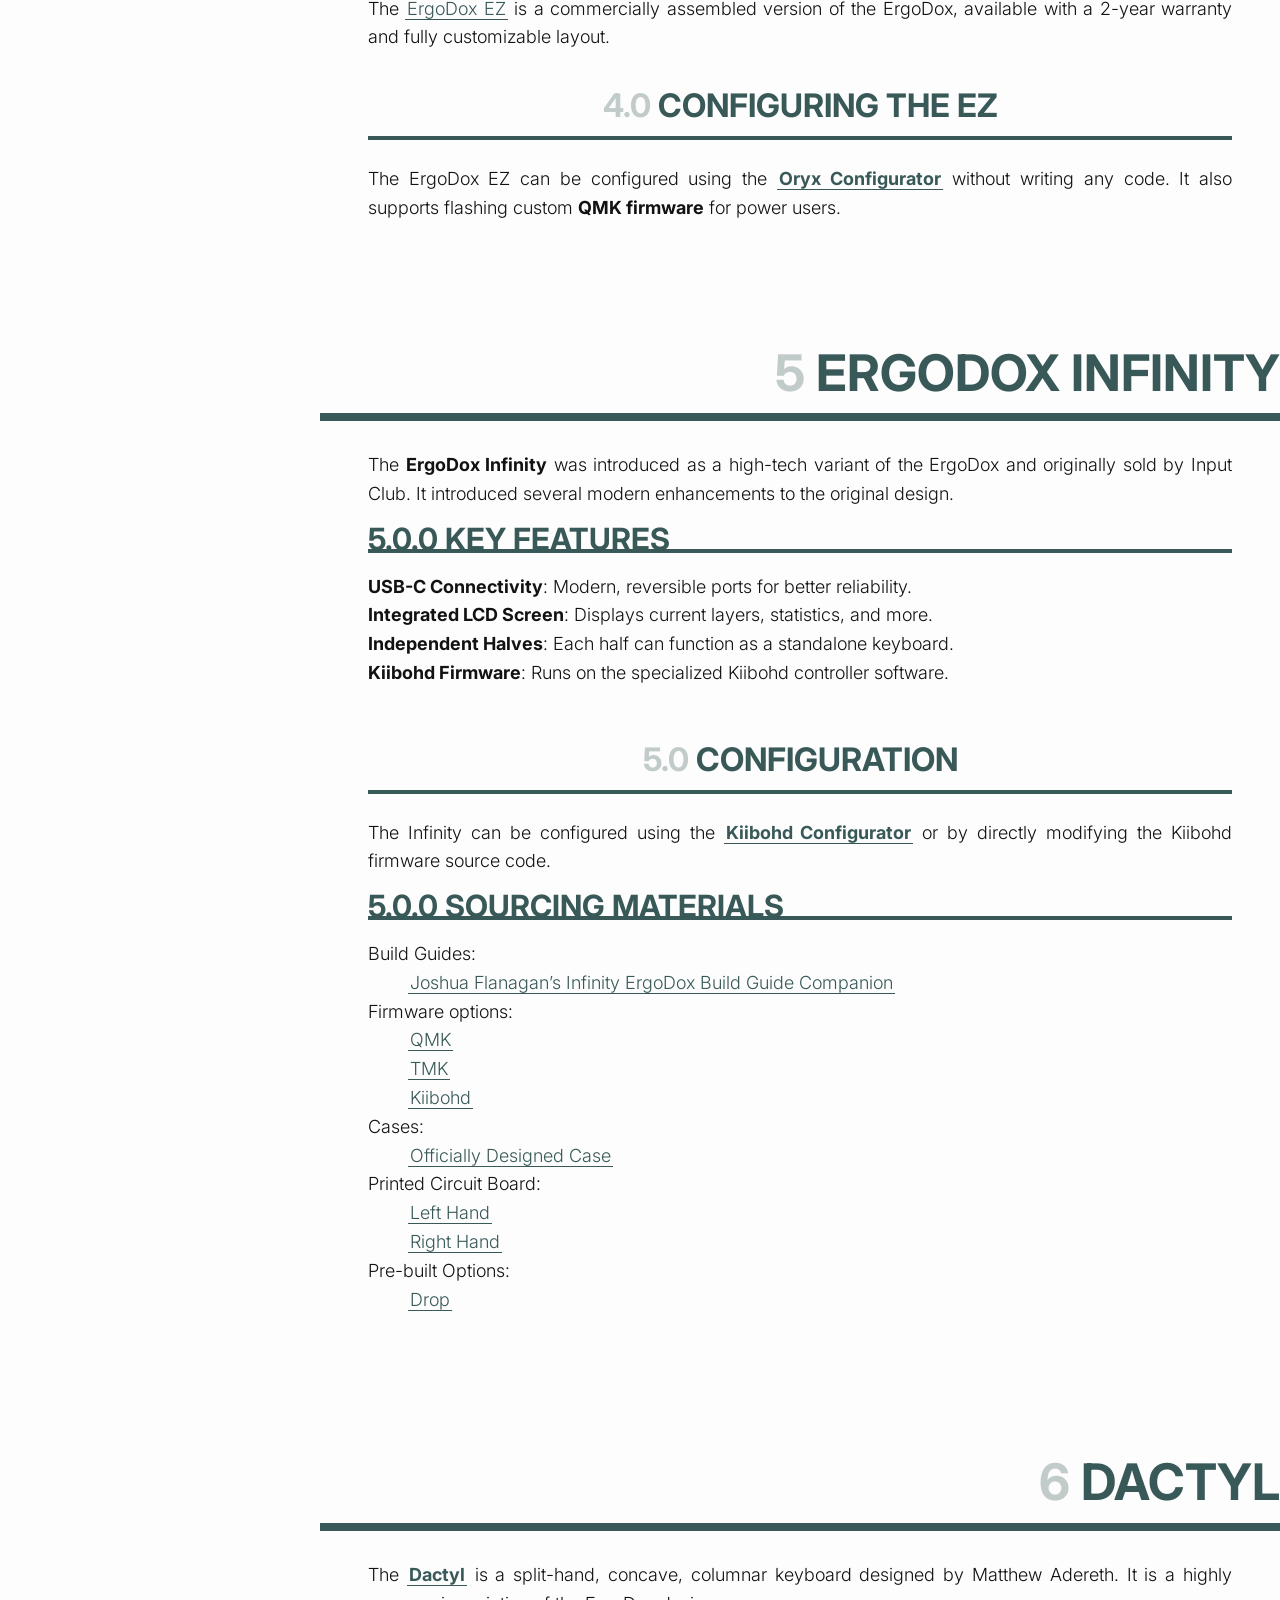
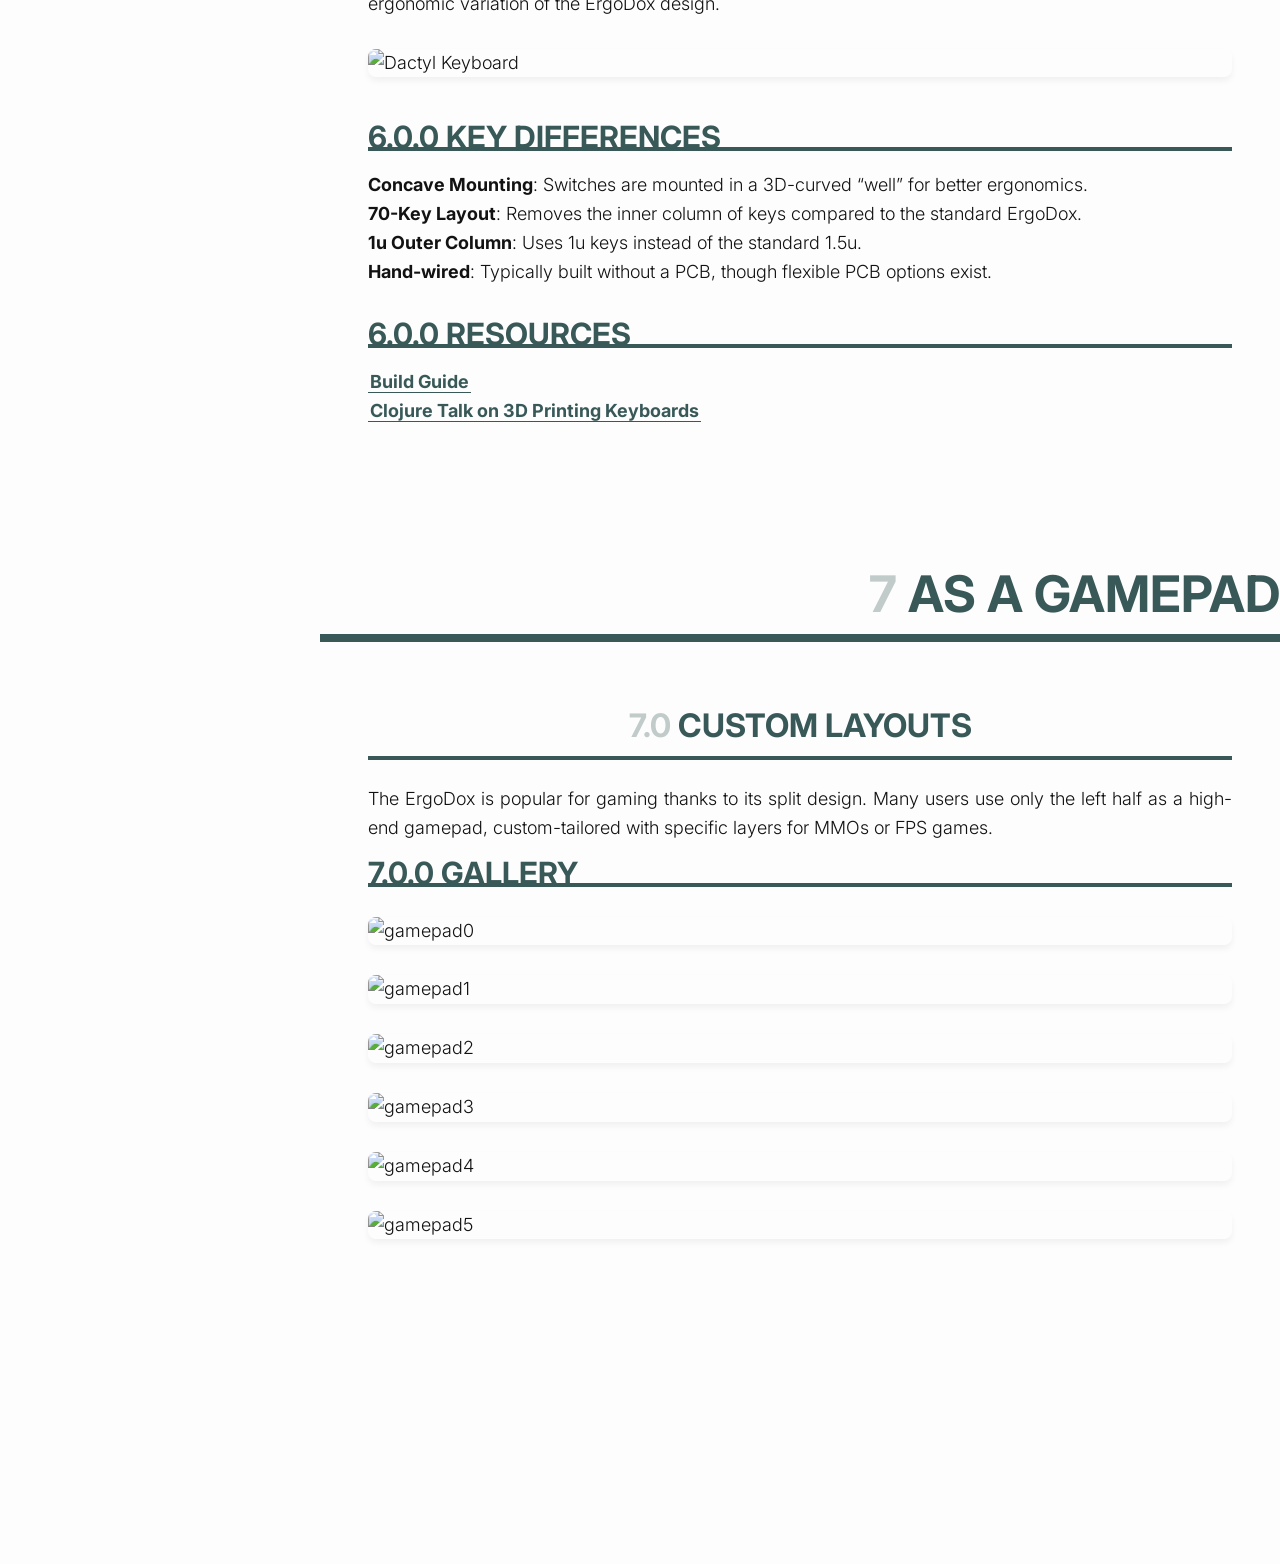
==== commit 2bb61413: "removed a dead shapeways link, added v3 firmware, removed duplicate headers from parts list" ====
--- a/index.html
+++ b/index.html
@@ -196,8 +196,12 @@
 PCBs printed by them.</p>
 <h3 id="vendors">Vendors</h3>
 <ul>
-<li><a href="https://jlcpcb.com/">JLCPCB</a></li>
-<li><a href="https://oshpark.com/">OSHPark</a>
+<li><a href="https://jlcpcb.com/">JLCPCB</a> – Upload Gerber files to order PCBs
+<ul>
+<li><a href="https://jlc3dp.com/">JLC3DP</a> - 3D Printed Case</li>
+</ul>
+</li>
+<li><a href="https://oshpark.com/">OSHPark</a> - PCBs
 <ul>
 <li>Latest Revision: <a href="https://oshpark.com/shared_projects/darvLWxS">https://oshpark.com/shared_projects/darvLWxS</a></li>
 </ul>
@@ -483,6 +487,7 @@
 </ul>
 <h2 id="other-options">Other Options</h2>
 <ul>
+<li><strong>Experimental v3 ErgoDox Firmware</strong>: <a href="https://github.com/robotmaxtron/ergodox-firmware">Modernized fork</a> of Ben&rsquo;s original firmware with some additional features.</li>
 <li><strong>TMK Firmware</strong>: Oleg Kostyuk (cub-uanic) <a href="https://github.com/cub-uanic/tmk_keyboard">ported the TMK firmware</a>
 (written by &ldquo;hasu&rdquo;) to the ErgoDox! A lightweight, feature-rich firmware.</li>
 <li><strong>Original Firmware</strong>: Ben Blazak&rsquo;s original code. <a href="https://github.com/benblazak/ergodox-firmware">GitHub</a>.</li>
@@ -599,7 +604,6 @@
 <h3 id="resources">Resources</h3>
 <ul>
 <li><strong><a href="https://github.com/adereth/dactyl-keyboard/blob/master/guide/README.org#wiring">Build Guide</a></strong></li>
-<li><strong><a href="https://www.shapeways.com/shops/bespokeys">Shapeways Store</a></strong></li>
 <li><strong><a href="http://adereth.github.io/blog/2015/11/19/clojure-slash-conj-talk-on-3d-printing-keyboards/">Clojure Talk on 3D Printing Keyboards</a></strong></li>
 </ul>
 
